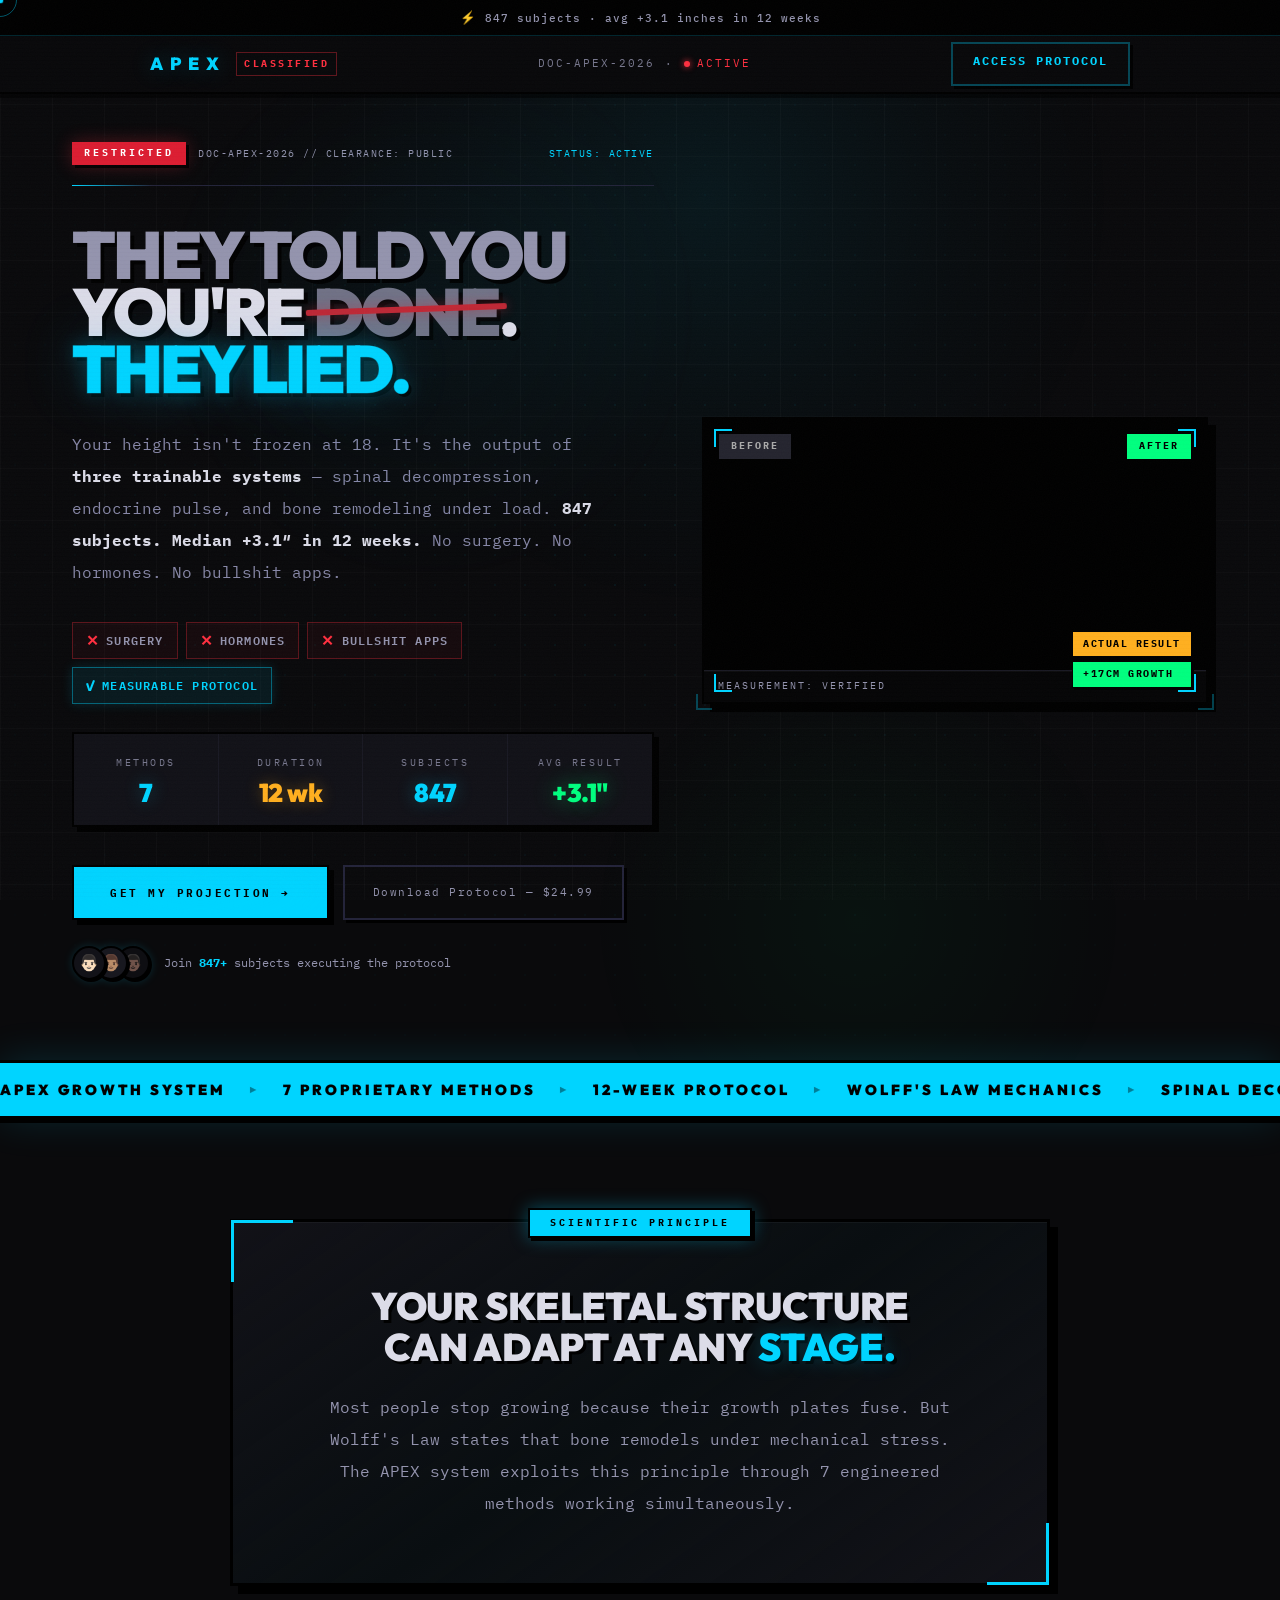
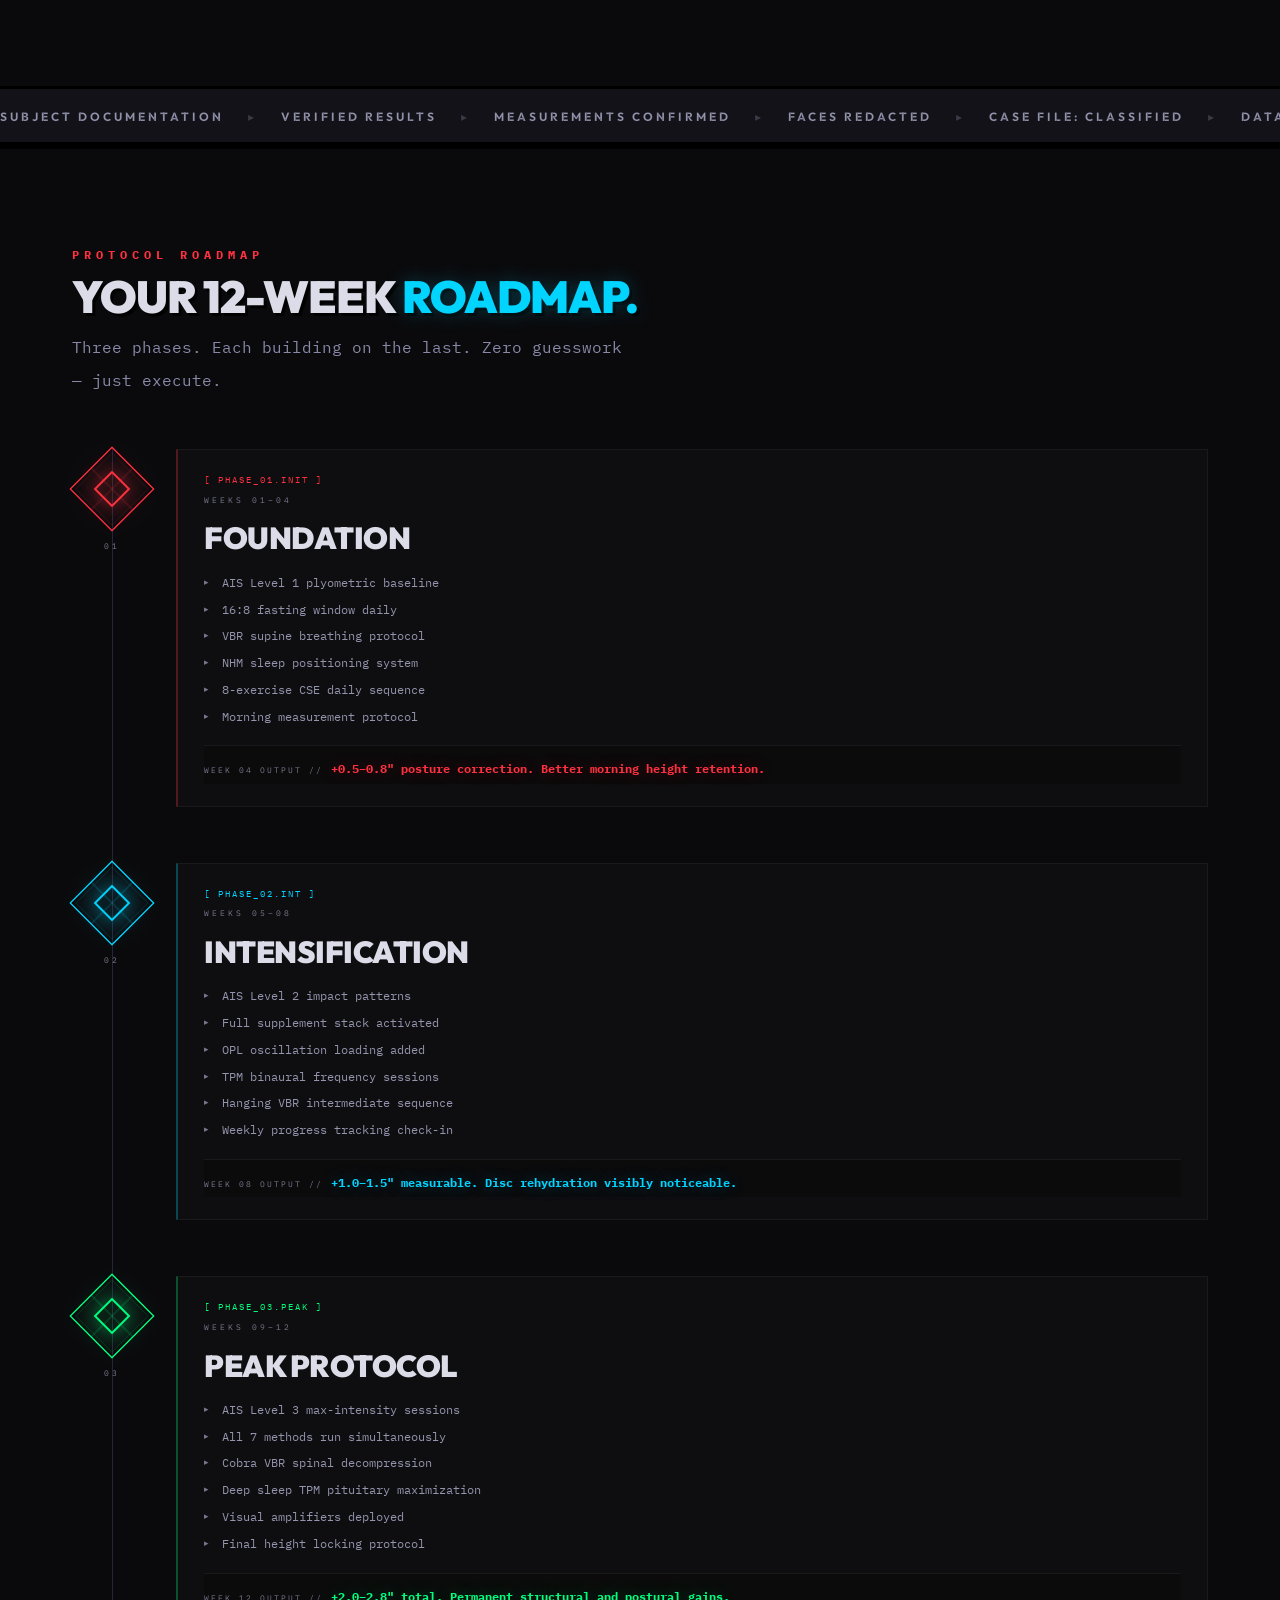
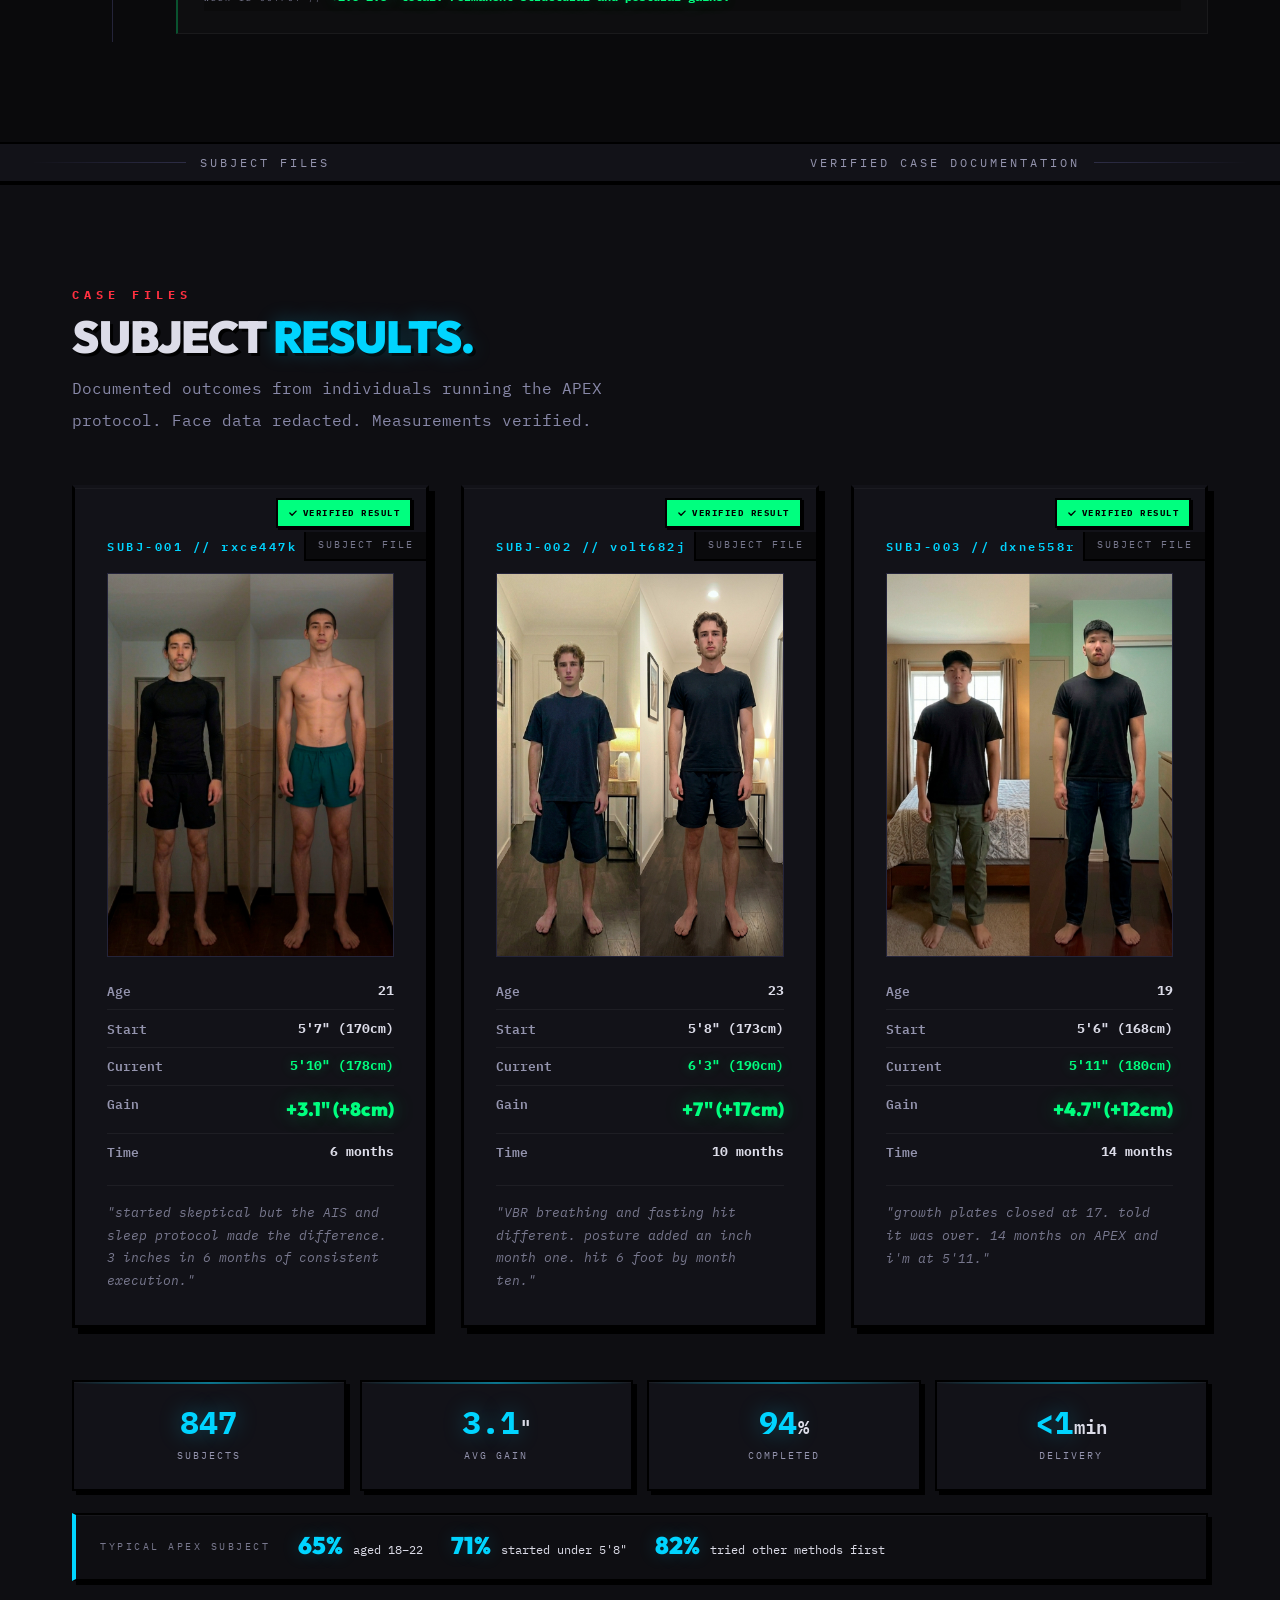
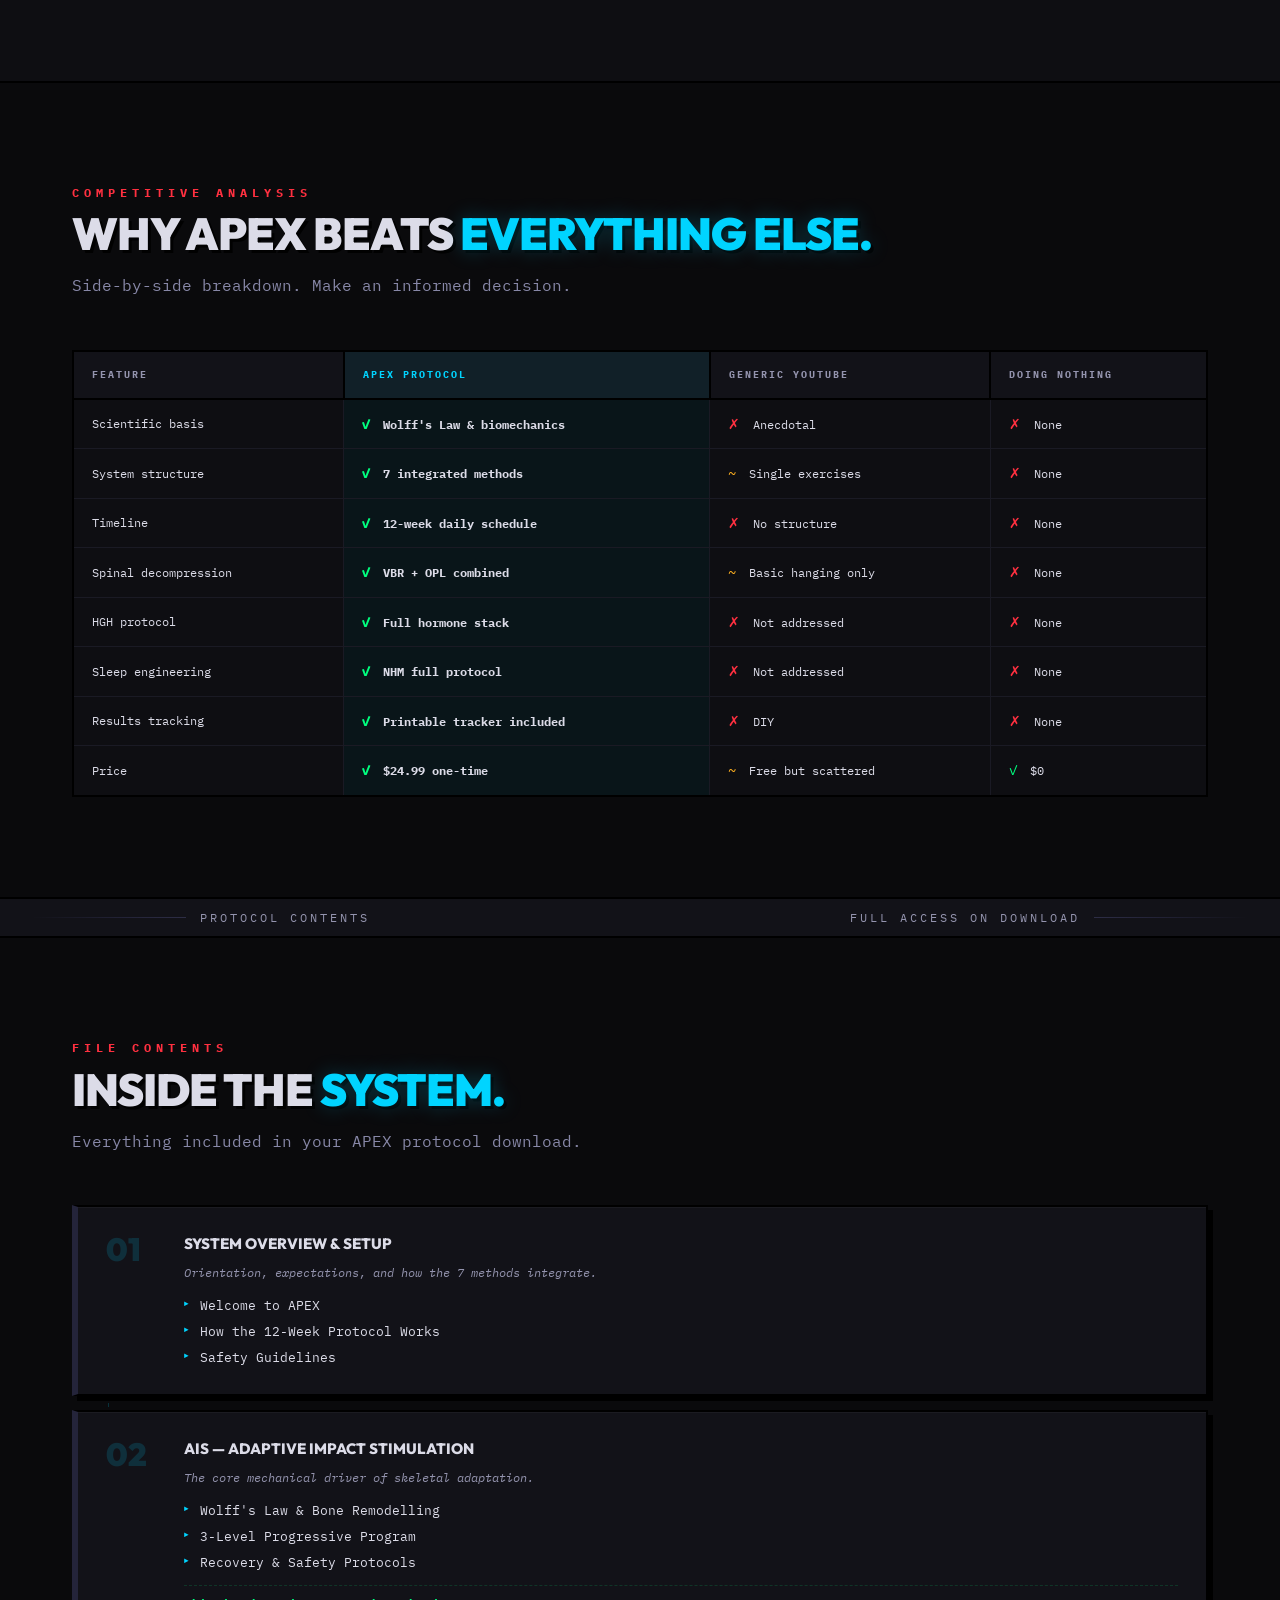
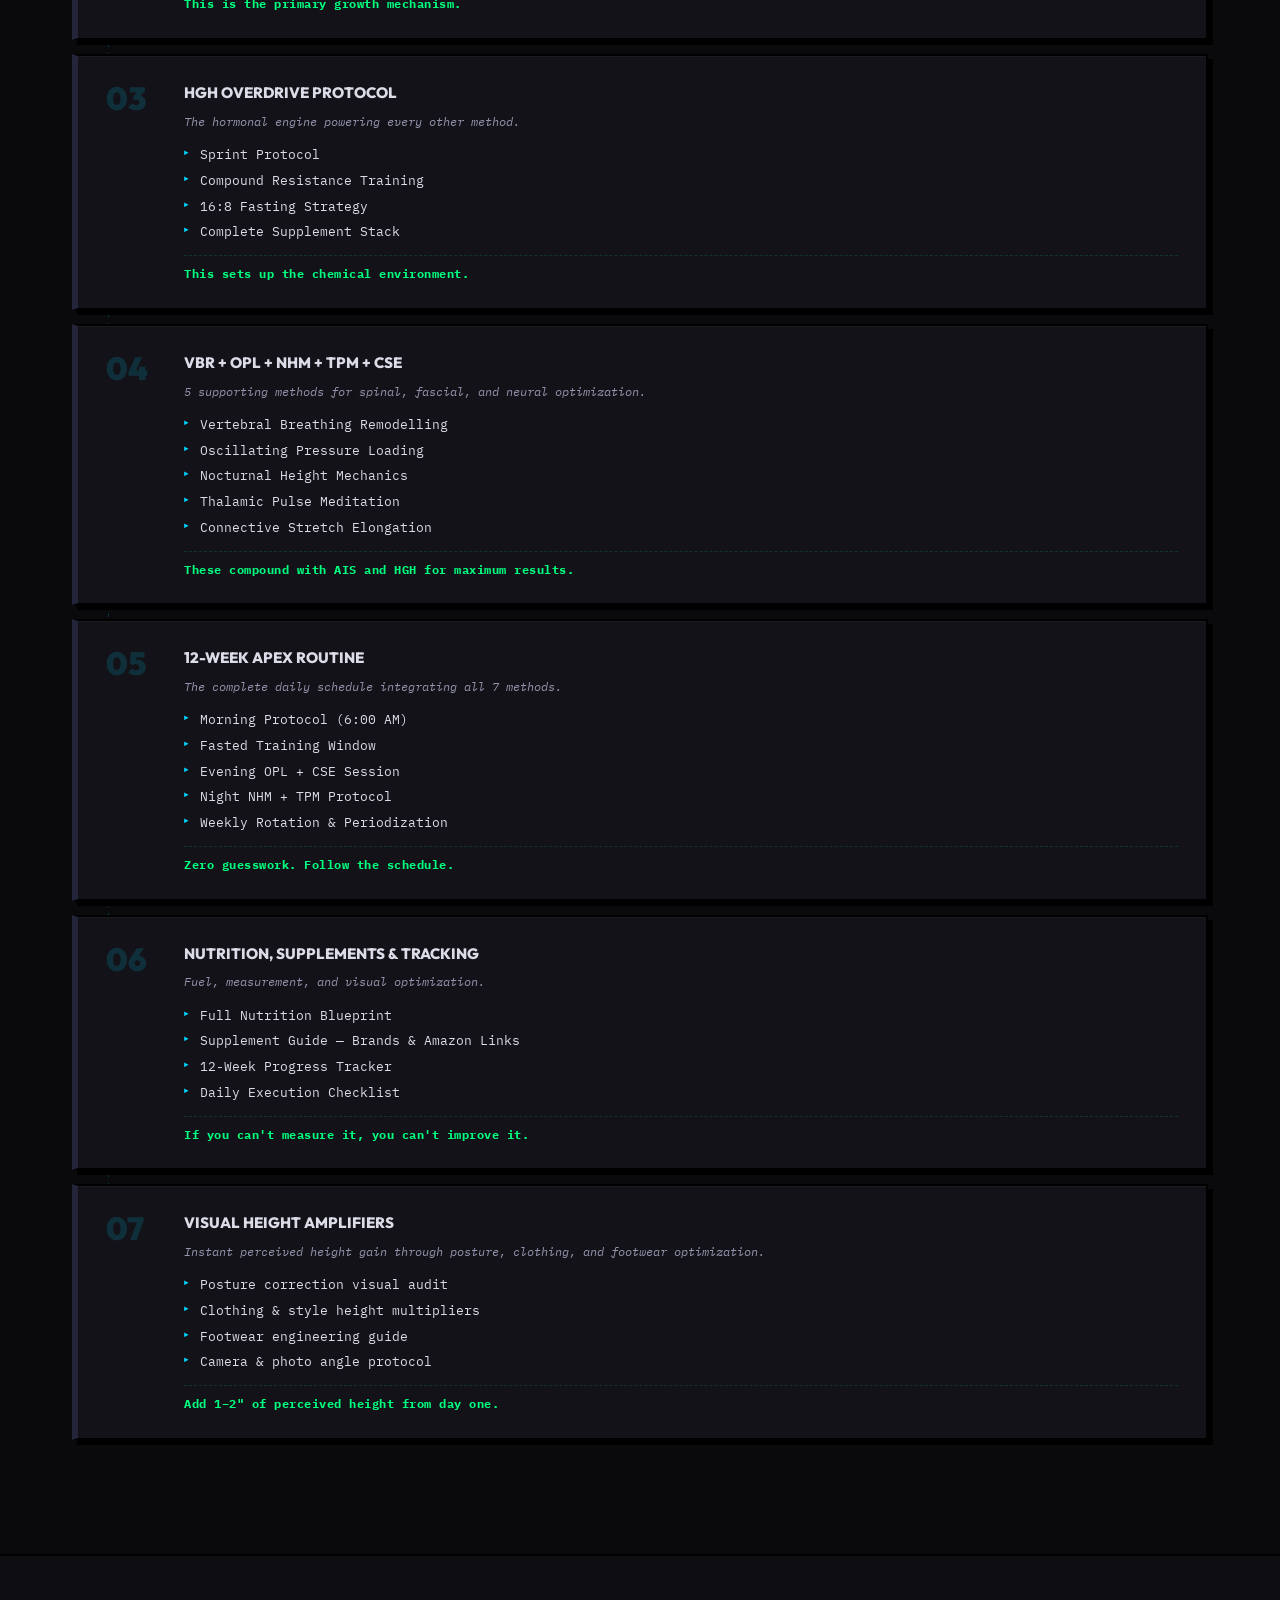
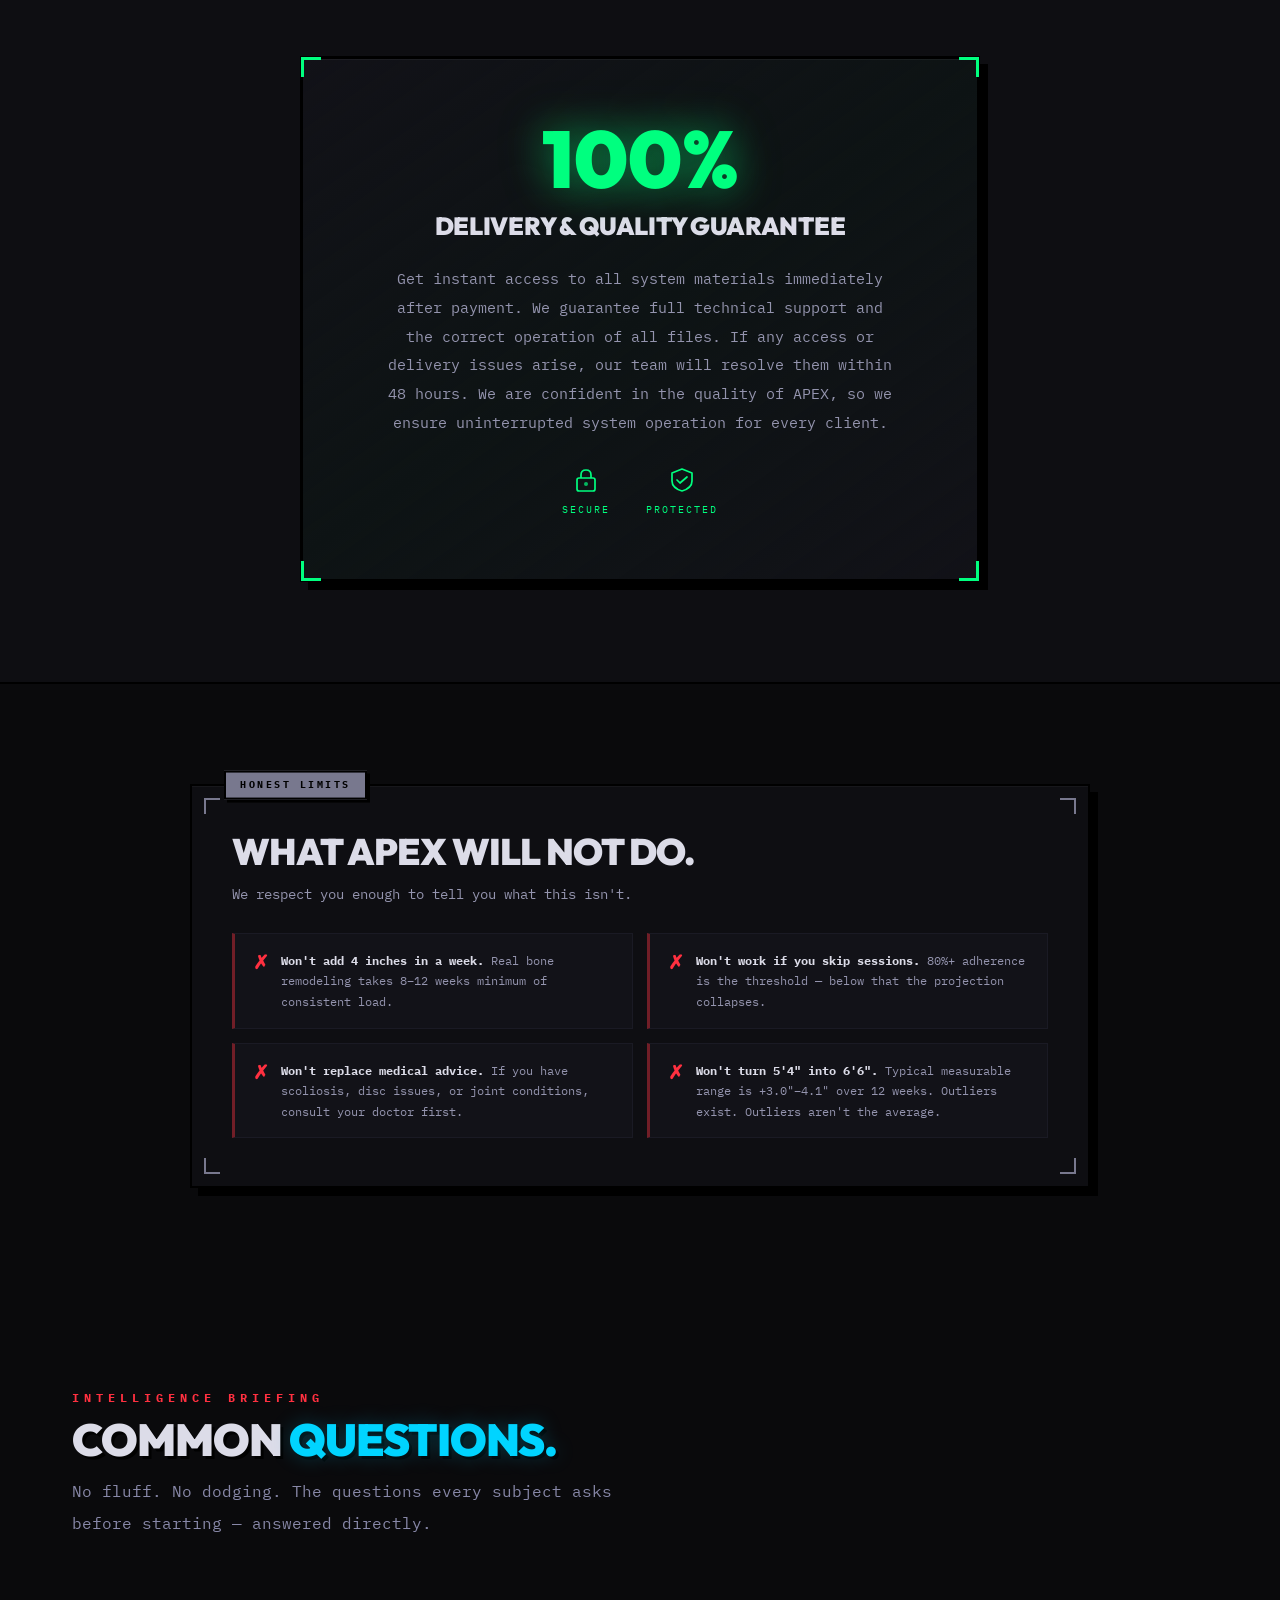
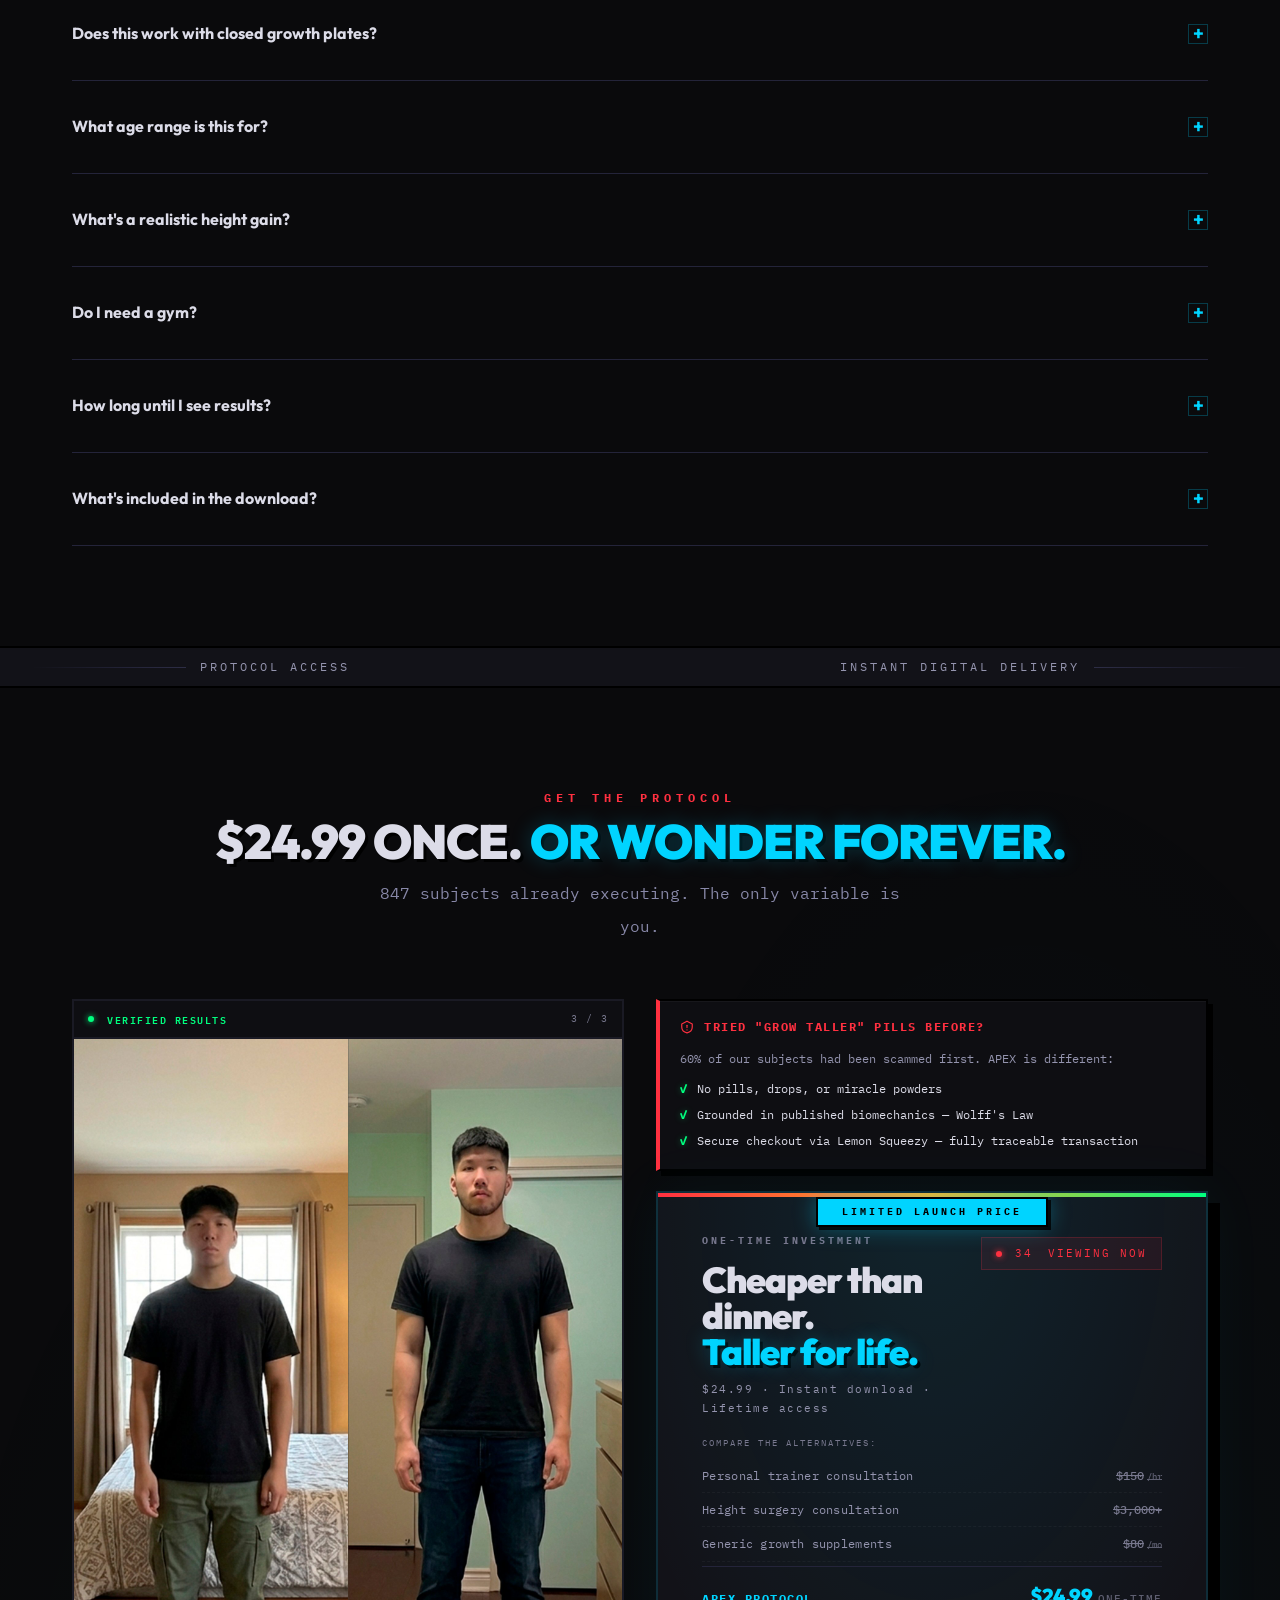
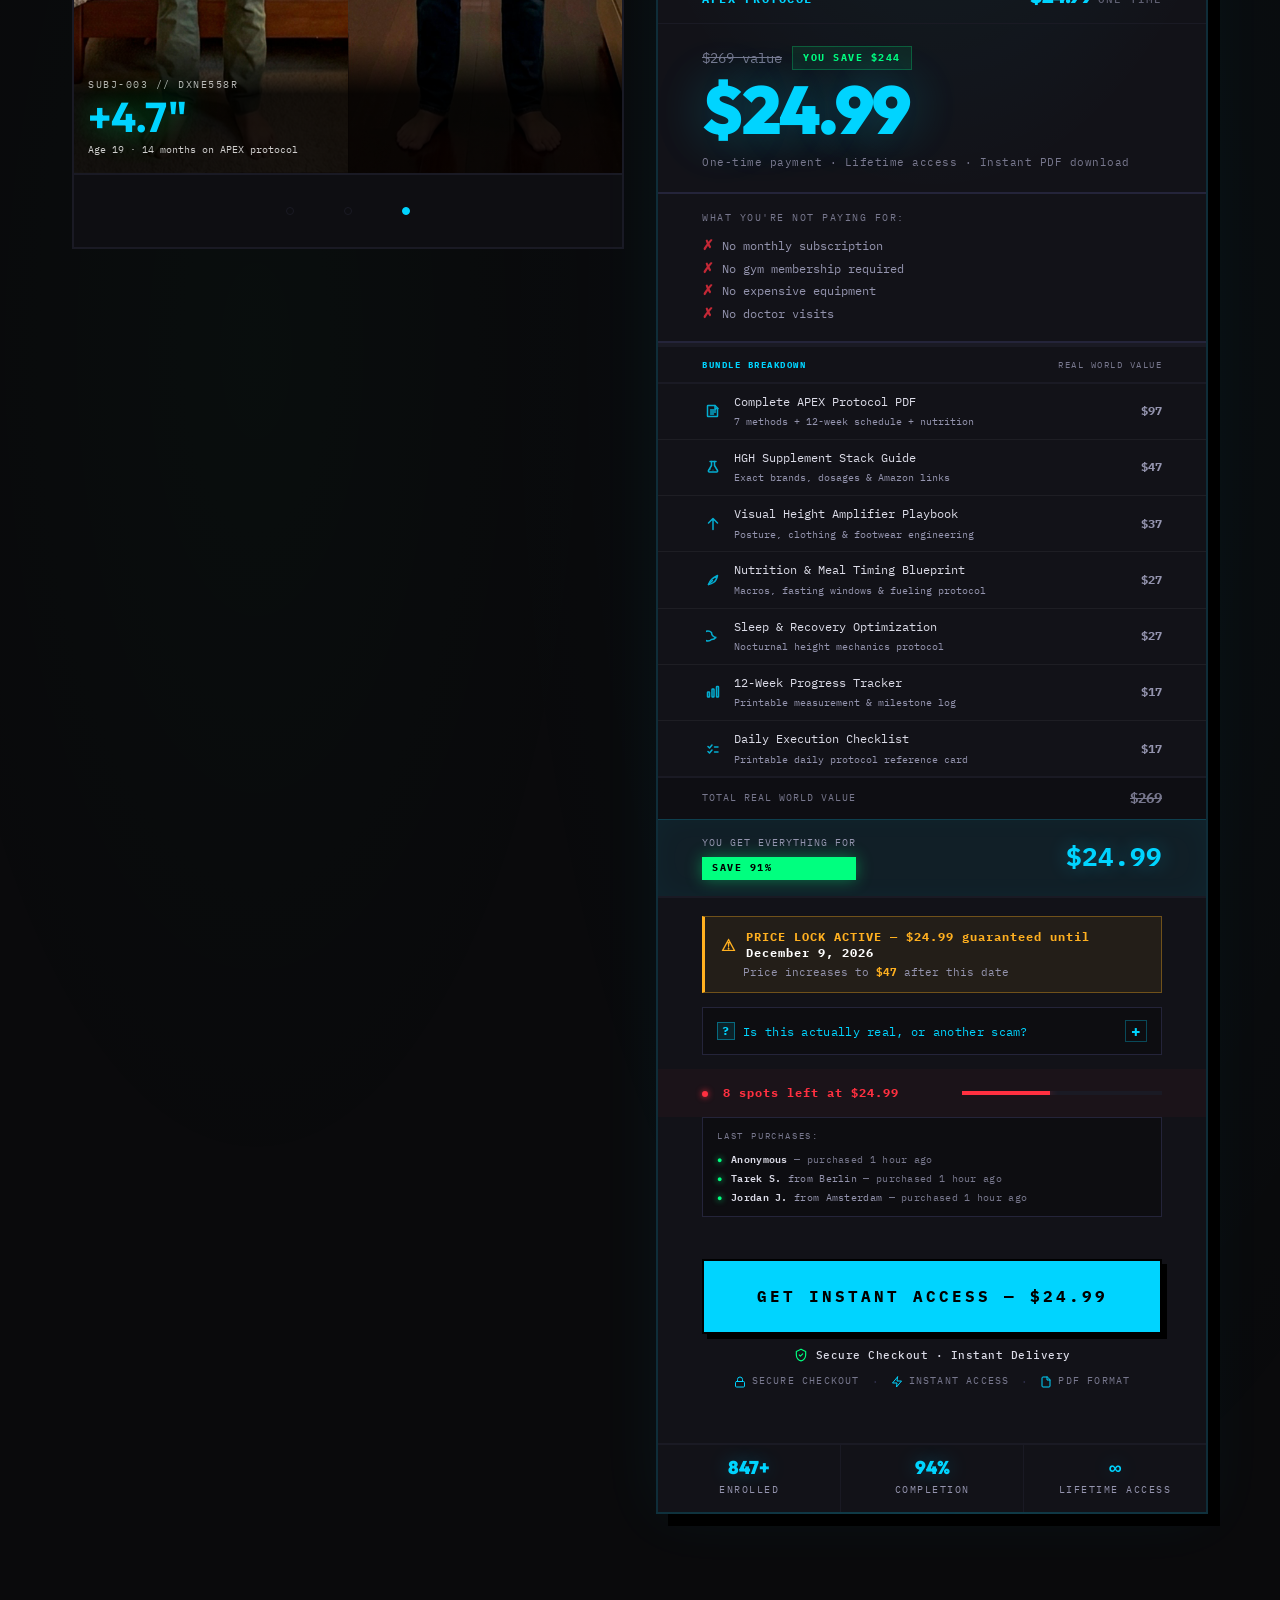
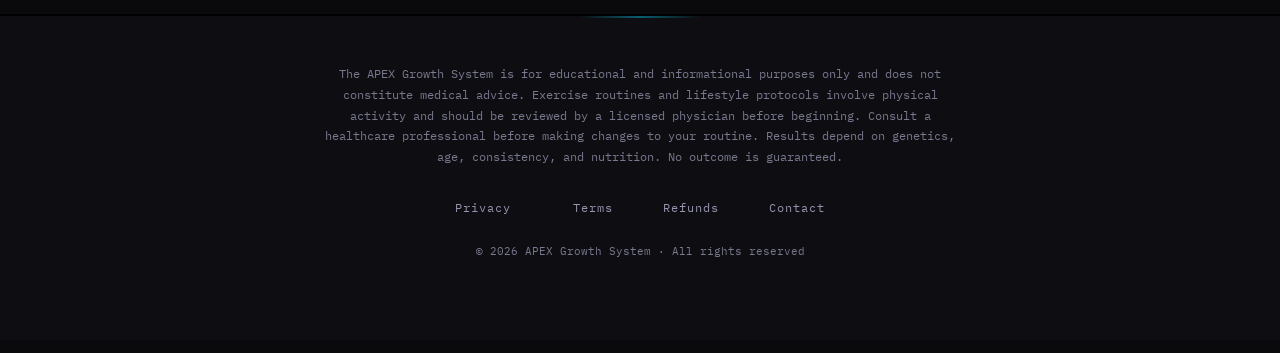
==== index.html @ 4fb5810c "Add files via upload" ====
<!DOCTYPE html>
<html lang="en">
<head>
<meta charset="UTF-8">
<meta name="viewport" content="width=device-width, initial-scale=1.0">
<title>APEX Growth System — Height Optimization Protocol</title>
<meta name="description" content="The most advanced height optimization system. 7 proprietary methods. 12-week protocol. Real results.">
<meta property="og:title" content="APEX Growth System">
<meta property="og:description" content="7 proprietary methods. 12 weeks. Measurable height results.">
<meta property="og:type" content="website">
<meta name="twitter:card" content="summary_large_image">
<meta property="og:image" content="https://apexgrowthsystem.com/og-image.jpg">
<meta property="og:site_name" content="APEX Growth System">
<meta property="og:locale" content="en_US">
<meta name="theme-color" content="#020810">
<meta name="robots" content="index, follow">
<link rel="canonical" href="https://apexgrowthsystem.com/">
<link rel="icon" href="favicon.svg" type="image/svg+xml">
<script type="application/ld+json">
{
  "@context": "https://schema.org/",
  "@type": "Product",
  "name": "APEX Growth System",
  "description": "The most advanced height optimization system. 7 proprietary methods. 12-week protocol. Real results.",
  "brand": { "@type": "Brand", "name": "APEX Growth System" },
  "offers": {
    "@type": "Offer",
    "priceCurrency": "USD",
    "price": "24.99",
    "availability": "https://schema.org/InStock",
    "url": "https://apexgrowthsystem.com/#acquire"
  }
}
</script>
<script type="application/ld+json">
{
  "@context": "https://schema.org",
  "@type": "FAQPage",
  "mainEntity": [
    {
      "@type": "Question",
      "name": "Does this work with closed growth plates?",
      "acceptedAnswer": {
        "@type": "Answer",
        "text": "Yes. Posture correction, disc decompression, connective tissue lengthening, and bone remodelling from mechanical loading all work regardless of growth plate status. Under-25 may see additional benefits."
      }
    },
    {
      "@type": "Question",
      "name": "What age range is this for?",
      "acceptedAnswer": {
        "@type": "Answer",
        "text": "Designed for 16-35. Over 35 still benefits significantly from posture optimization and spinal decompression."
      }
    },
    {
      "@type": "Question",
      "name": "What's a realistic height gain?",
      "acceptedAnswer": {
        "@type": "Answer",
        "text": "1-2\" measurable over 12 weeks from posture and decompression. With visual amplifiers: 2-4\" total perceived increase. Results depend on consistency, genetics, and full protocol adherence."
      }
    },
    {
      "@type": "Question",
      "name": "Do I need a gym?",
      "acceptedAnswer": {
        "@type": "Answer",
        "text": "Pull-up bar is essential. Gym recommended but alternatives provided: calisthenics, resistance bands, outdoor sprints."
      }
    },
    {
      "@type": "Question",
      "name": "How long until I see results?",
      "acceptedAnswer": {
        "@type": "Answer",
        "text": "Most subjects report noticeable posture improvement within 2-3 weeks. Measurable height changes typically appear by weeks 6-8 with consistent daily execution."
      }
    },
    {
      "@type": "Question",
      "name": "What's included in the download?",
      "acceptedAnswer": {
        "@type": "Answer",
        "text": "Complete APEX Protocol PDF (20+ pages, includes daily schedule, nutrition blueprint & visual amplifiers), Supplement Guide with exact brands and links, Printable Daily Checklist, 12-Week Progress Tracker. 4 files, instant download."
      }
    }
  ]
}
</script>
<link rel="preconnect" href="https://fonts.googleapis.com">
<link rel="preconnect" href="https://fonts.gstatic.com" crossorigin>
<link rel="stylesheet" href="https://fonts.googleapis.com/css2?family=IBM+Plex+Mono:ital,wght@0,400;0,500;0,600;0,700;1,400&family=Outfit:wght@400;500;600;700;800;900&display=swap" media="print" onload="this.media='all'">
<noscript><link rel="stylesheet" href="https://fonts.googleapis.com/css2?family=IBM+Plex+Mono:ital,wght@0,400;0,500;0,600;0,700;1,400&family=Outfit:wght@400;500;600;700;800;900&display=swap"></noscript>
<link rel="stylesheet" href="style.css">
</head>
<body>

<!-- Skip navigation for keyboard users -->
<a href="#hero" class="skip-link">Skip to content</a>

<!-- Animated background grid (GPU-composited) -->
<div class="bg-grid" aria-hidden="true"></div>

<!-- Noise overlay -->
<div class="noise" aria-hidden="true"></div>

<!-- Scroll progress bar -->
<div class="scroll-progress" id="scrollProgress" aria-hidden="true"></div>

<!-- Custom cursor -->
<div class="cursor" id="cursor" aria-hidden="true"></div>
<div class="cursor-ring" id="cursorRing" aria-hidden="true"></div>

<!-- PROOF BAR — rotating ticker above navbar (CRO v7) -->
<div class="proof-bar" id="proofBar" role="status" aria-live="polite">
  <div class="pb-inner">
    <span class="pb-msg pb-active" data-msg="0"><span class="pb-full"><span class="pb-ico">⚡</span>847 subjects · avg +3.1 inches in 12 weeks</span><span class="pb-short"><span class="pb-ico">⚡</span>+3.1 inches avg</span></span>
    <span class="pb-msg" data-msg="1"><span class="pb-full"><span class="pb-ico">🔒</span>Instant download · Works at any age · Secure checkout</span><span class="pb-short"><span class="pb-ico">🔒</span>Secure checkout</span></span>
    <span class="pb-msg" data-msg="2"><span class="pb-full"><span class="pb-ico">📍</span>New subject joined from <span id="pbCity">London</span> <span id="pbTime">3 minutes ago</span></span><span class="pb-short"><span class="pb-ico">📍</span><span id="pbCityShort">London</span> just joined</span></span>
  </div>
</div>

<!-- NAVBAR -->
<nav class="nav" id="nav">
  <div class="nav-inner">
    <div class="nav-logo">
      <span class="nav-logo-text">APEX</span>
      <span class="nav-logo-badge">CLASSIFIED</span>
    </div>
    <div class="nav-center">
      <span class="nav-doc">DOC-APEX-2026</span>
      <span class="nav-sep">·</span>
      <span class="nav-status"><i class="blink-dot"></i>ACTIVE</span>
    </div>
    <a href="#acquire" class="nav-cta">Access Protocol</a>
  </div>
</nav>

<!-- HERO -->
<section class="hero" id="hero">
  <div class="hero-grid" aria-hidden="true"></div>
  <div class="hero-glow" aria-hidden="true"></div>
  <div class="hero-glow-2" aria-hidden="true"></div>
  <div class="hero-scan" aria-hidden="true"></div>

  <div class="wrap hero-wrap">
    <!-- Left column -->
    <div class="hero-left">
      <div class="h-doc-bar rv">
        <span class="stamp stamp-red">RESTRICTED</span>
        <span class="h-meta">DOC-APEX-2026 // CLEARANCE: PUBLIC</span>
        <span class="h-meta ml-auto accent">STATUS: ACTIVE</span>
      </div>

      <h1 class="h-title rv d1">
        <span class="h-title-glow" aria-hidden="true"></span>
        <span class="t-line t1">They Told You</span>
        <span class="t-line t2">You're <span class="t-strike">Done</span>.</span>
        <span class="t-line t3">They Lied<span class="t-dot">.</span></span>
      </h1>

      <p class="h-sub rv d2">Your height isn't frozen at 18. It's the output of <strong>three trainable systems</strong> — spinal decompression, endocrine pulse, and bone remodeling under load. <strong>847 subjects. Median +3.1″ in 12 weeks.</strong> No surgery. No hormones. No bullshit apps.</p>

      <!-- V3-inspired contrast chips: what it's NOT vs what it IS -->
      <div class="h-chips rv d2">
        <span class="h-chip h-chip-neg"><span class="h-chip-icon">✕</span> Surgery</span>
        <span class="h-chip h-chip-neg"><span class="h-chip-icon">✕</span> Hormones</span>
        <span class="h-chip h-chip-neg"><span class="h-chip-icon">✕</span> Bullshit apps</span>
        <span class="h-chip h-chip-pos"><span class="h-chip-icon">✓</span> Measurable protocol</span>
      </div>

      <div class="d-strip rv d2">
        <div class="d-cell">
          <div class="d-lbl">Methods</div>
          <div class="d-val" data-countup="7">7</div>
        </div>
        <div class="d-cell">
          <div class="d-lbl">Duration</div>
          <div class="d-val amber" data-countup="12" data-suffix=" wk">12 wk</div>
        </div>
        <div class="d-cell">
          <div class="d-lbl">Subjects</div>
          <div class="d-val" id="sCount" data-countup="847">847</div>
        </div>
        <div class="d-cell">
          <div class="d-lbl">Avg Result</div>
          <div class="d-val green" data-countup="3.1" data-prefix="+" data-suffix="&quot;" data-decimals="1">+3.1"</div>
        </div>
      </div>

      <div class="h-btns rv d3">
        <button id="open-calculator-btn" class="b-main">Get My Projection →</button>
        <a href="#acquire" class="b-ghost">Download Protocol — $24.99</a>
      </div>

      <div class="h-social rv d3">
        <div class="avatars">
          <span class="av av1">👨🏻</span>
          <span class="av av2">👨🏽</span>
          <span class="av av3">👨🏿</span>
        </div>
        <span class="h-social-txt">Join <strong>847+</strong> subjects executing the protocol</span>
      </div>
    </div>

    <!-- Right column -->
    <div class="hero-right rv d2">
      <div class="h-visual">
        <div class="h-vis-corner tl" aria-hidden="true"></div>
        <div class="h-vis-corner tr" aria-hidden="true"></div>
        <div class="h-vis-corner bl" aria-hidden="true"></div>
        <div class="h-vis-corner br" aria-hidden="true"></div>
        <span class="h-lbl bef">BEFORE</span>
        <span class="h-lbl aft">AFTER</span>
        <video id="hero-video" class="h-video" autoplay muted loop playsinline disablepictureinpicture preload="auto">
          <source src="0411.mp4" type="video/mp4">
        </video>
        <div class="h-badges">
          <span class="bdg-y">ACTUAL RESULT</span>
          <span class="bdg-g">+17CM GROWTH</span>
        </div>
        <div class="h-vis-bottom" aria-hidden="true">
          <span>MEASUREMENT: VERIFIED</span>
        </div>
      </div>
    </div>
  </div>
</section>

<!-- TICKER 1 -->
<div class="ticker-wrap" aria-hidden="true">
  <div class="ticker-track">
    <span>APEX GROWTH SYSTEM</span><span class="t-bull">▸</span>
    <span>7 PROPRIETARY METHODS</span><span class="t-bull">▸</span>
    <span>12-WEEK PROTOCOL</span><span class="t-bull">▸</span>
    <span>WOLFF'S LAW MECHANICS</span><span class="t-bull">▸</span>
    <span>SPINAL DECOMPRESSION</span><span class="t-bull">▸</span>
    <span>HGH AMPLIFICATION</span><span class="t-bull">▸</span>
    <span>CLASSIFIED RESEARCH</span><span class="t-bull">▸</span>
    <span>847 SUBJECTS</span><span class="t-bull">▸</span>
    <span>APEX GROWTH SYSTEM</span><span class="t-bull">▸</span>
    <span>7 PROPRIETARY METHODS</span><span class="t-bull">▸</span>
    <span>12-WEEK PROTOCOL</span><span class="t-bull">▸</span>
    <span>WOLFF'S LAW MECHANICS</span><span class="t-bull">▸</span>
    <span>SPINAL DECOMPRESSION</span><span class="t-bull">▸</span>
    <span>HGH AMPLIFICATION</span><span class="t-bull">▸</span>
    <span>CLASSIFIED RESEARCH</span><span class="t-bull">▸</span>
    <span>847 SUBJECTS</span><span class="t-bull">▸</span>
  </div>
</div>

<!-- CLINICAL FACT -->
<section class="sec">
  <div class="wrap">
    <div class="fact-box rv">
      <div class="fact-tab">Scientific Principle</div>
      <h2 class="fact-title">Your skeletal structure can adapt at any <span class="ac">stage.</span></h2>
      <p class="fact-body">Most people stop growing because their growth plates fuse. But Wolff's Law states that bone remodels under mechanical stress. The APEX system exploits this principle through 7 engineered methods working simultaneously.</p>
    </div>
  </div>
</section>


<!-- TICKER 2 -->
<div class="ticker-wrap ticker-dark" aria-hidden="true">
  <div class="ticker-track ticker-reverse">
    <span>SUBJECT DOCUMENTATION</span><span class="t-bull">▸</span>
    <span>VERIFIED RESULTS</span><span class="t-bull">▸</span>
    <span>MEASUREMENTS CONFIRMED</span><span class="t-bull">▸</span>
    <span>FACES REDACTED</span><span class="t-bull">▸</span>
    <span>CASE FILE: CLASSIFIED</span><span class="t-bull">▸</span>
    <span>DATA: AUTHENTICATED</span><span class="t-bull">▸</span>
    <span>SUBJECT DOCUMENTATION</span><span class="t-bull">▸</span>
    <span>VERIFIED RESULTS</span><span class="t-bull">▸</span>
    <span>MEASUREMENTS CONFIRMED</span><span class="t-bull">▸</span>
    <span>FACES REDACTED</span><span class="t-bull">▸</span>
    <span>CASE FILE: CLASSIFIED</span><span class="t-bull">▸</span>
    <span>DATA: AUTHENTICATED</span><span class="t-bull">▸</span>
  </div>
</div>

<!-- 12-WEEK PROGRESS TIMELINE -->
<section class="sec" id="timeline">
  <div class="wrap">
    <div class="rv">
      <div class="s-lbl">Protocol Roadmap</div>
      <h2 class="s-title">Your 12-Week <span class="ac">Roadmap.</span></h2>
      <p class="s-desc">Three phases. Each building on the last. Zero guesswork — just execute.</p>
    </div>

    <!-- BIOMETRIC BLUEPRINT TIMELINE -->
    <div class="blueprint-timeline rv" id="blueprint-timeline">

      <!-- Central vertical spine that fills on scroll -->
      <div class="bp-spine" aria-hidden="true">
        <div class="bp-spine-fill" id="bp-spine-fill"></div>
      </div>

      <!-- PHASE 01 -->
      <div class="bp-phase bp-right bp-ph-01 rv">
        <div class="bp-node-wrap">
          <div class="bp-node" aria-hidden="true">
            <div class="bp-diamond">
              <span class="bp-cross-h"></span>
              <span class="bp-cross-v"></span>
            </div>
            <div class="bp-pulse"></div>
            <div class="bp-pulse bp-pulse-2"></div>
          </div>
          <div class="bp-num">01</div>
        </div>
        <div class="bp-content">
          <div class="bp-tag">[ PHASE_01.INIT ]</div>
          <div class="bp-weeks">WEEKS 01–04</div>
          <h3 class="bp-title">Foundation</h3>
          <ul class="bp-list">
            <li>AIS Level 1 plyometric baseline</li>
            <li>16:8 fasting window daily</li>
            <li>VBR supine breathing protocol</li>
            <li>NHM sleep positioning system</li>
            <li>8-exercise CSE daily sequence</li>
            <li>Morning measurement protocol</li>
          </ul>
          <div class="bp-result">
            <span class="bp-result-label">WEEK 04 OUTPUT //</span>
            <span class="bp-result-val">+0.5–0.8" posture correction. Better morning height retention.</span>
          </div>
        </div>
      </div>

      <!-- PHASE 02 -->
      <div class="bp-phase bp-right bp-ph-02 rv">
        <div class="bp-node-wrap">
          <div class="bp-node" aria-hidden="true">
            <div class="bp-diamond">
              <span class="bp-cross-h"></span>
              <span class="bp-cross-v"></span>
            </div>
            <div class="bp-pulse"></div>
            <div class="bp-pulse bp-pulse-2"></div>
          </div>
          <div class="bp-num">02</div>
        </div>
        <div class="bp-content">
          <div class="bp-tag">[ PHASE_02.INT ]</div>
          <div class="bp-weeks">WEEKS 05–08</div>
          <h3 class="bp-title">Intensification</h3>
          <ul class="bp-list">
            <li>AIS Level 2 impact patterns</li>
            <li>Full supplement stack activated</li>
            <li>OPL oscillation loading added</li>
            <li>TPM binaural frequency sessions</li>
            <li>Hanging VBR intermediate sequence</li>
            <li>Weekly progress tracking check-in</li>
          </ul>
          <div class="bp-result">
            <span class="bp-result-label">WEEK 08 OUTPUT //</span>
            <span class="bp-result-val">+1.0–1.5" measurable. Disc rehydration visibly noticeable.</span>
          </div>
        </div>
      </div>

      <!-- PHASE 03 — node left of center, content right -->
      <div class="bp-phase bp-right bp-ph-03 rv">
        <div class="bp-node-wrap">
          <div class="bp-node" aria-hidden="true">
            <div class="bp-diamond">
              <span class="bp-cross-h"></span>
              <span class="bp-cross-v"></span>
            </div>
            <div class="bp-pulse"></div>
            <div class="bp-pulse bp-pulse-2"></div>
          </div>
          <div class="bp-num">03</div>
        </div>
        <div class="bp-content">
          <div class="bp-tag">[ PHASE_03.PEAK ]</div>
          <div class="bp-weeks">WEEKS 09–12</div>
          <h3 class="bp-title">Peak Protocol</h3>
          <ul class="bp-list">
            <li>AIS Level 3 max-intensity sessions</li>
            <li>All 7 methods run simultaneously</li>
            <li>Cobra VBR spinal decompression</li>
            <li>Deep sleep TPM pituitary maximization</li>
            <li>Visual amplifiers deployed</li>
            <li>Final height locking protocol</li>
          </ul>
          <div class="bp-result">
            <span class="bp-result-label">WEEK 12 OUTPUT //</span>
            <span class="bp-result-val">+2.0–2.8" total. Permanent structural and postural gains.</span>
          </div>
        </div>
      </div>

    </div>
  </div>
</section>

<div class="sep"><span>SUBJECT FILES</span><span>VERIFIED CASE DOCUMENTATION</span></div>

<!-- CASE STUDIES -->
<section class="sec sec-dark" id="evidence">
  <div class="wrap">
    <div class="rv">
      <div class="s-lbl">Case Files</div>
      <h2 class="s-title">Subject <span class="ac">Results.</span></h2>
      <p class="s-desc">Documented outcomes from individuals running the APEX protocol. Face data redacted. Measurements verified.</p>
    </div>
    <div class="c-grid rv">
      <div class="c-card">
        <div class="c-verified"><svg viewBox="0 0 16 16" fill="none" aria-hidden="true"><path d="M3 8l3.5 3.5L13 5" stroke="currentColor" stroke-width="2.2" stroke-linecap="round" stroke-linejoin="round"/></svg>VERIFIED RESULT</div>
        <div class="c-stamp">SUBJECT FILE</div>
        <div class="c-id">SUBJ-001 // rxce447k</div>
        <div class="c-img"><img src="SUBJ-001  rxce447k.png" alt="SUBJ-001 result" loading="lazy"></div>
        <div class="c-data">
          <div class="c-row"><span>Age</span><span class="v">21</span></div>
          <div class="c-row"><span>Start</span><span class="v">5'7" (170cm)</span></div>
          <div class="c-row"><span>Current</span><span class="v pos">5'10" (178cm)</span></div>
          <div class="c-row"><span>Gain</span><span class="v pos big">+3.1" (+8cm)</span></div>
          <div class="c-row"><span>Time</span><span class="v">6 months</span></div>
        </div>
        <div class="c-quote">"started skeptical but the AIS and sleep protocol made the difference. 3 inches in 6 months of consistent execution."</div>
      </div>
      <div class="c-card">
        <div class="c-verified"><svg viewBox="0 0 16 16" fill="none" aria-hidden="true"><path d="M3 8l3.5 3.5L13 5" stroke="currentColor" stroke-width="2.2" stroke-linecap="round" stroke-linejoin="round"/></svg>VERIFIED RESULT</div>
        <div class="c-stamp">SUBJECT FILE</div>
        <div class="c-id">SUBJ-002 // volt682j</div>
        <div class="c-img"><img src="SUBJ-002  volt682j.png" alt="SUBJ-002 result" loading="lazy"></div>
        <div class="c-data">
          <div class="c-row"><span>Age</span><span class="v">23</span></div>
          <div class="c-row"><span>Start</span><span class="v">5'8" (173cm)</span></div>
          <div class="c-row"><span>Current</span><span class="v pos">6'3" (190cm)</span></div>
          <div class="c-row"><span>Gain</span><span class="v pos big">+7" (+17cm)</span></div>
          <div class="c-row"><span>Time</span><span class="v">10 months</span></div>
        </div>
        <div class="c-quote">"VBR breathing and fasting hit different. posture added an inch month one. hit 6 foot by month ten."</div>
      </div>
      <div class="c-card">
        <div class="c-verified"><svg viewBox="0 0 16 16" fill="none" aria-hidden="true"><path d="M3 8l3.5 3.5L13 5" stroke="currentColor" stroke-width="2.2" stroke-linecap="round" stroke-linejoin="round"/></svg>VERIFIED RESULT</div>
        <div class="c-stamp">SUBJECT FILE</div>
        <div class="c-id">SUBJ-003 // dxne558r</div>
        <div class="c-img"><img src="SUBJ-003  dxne558r.png" alt="SUBJ-003 result" loading="lazy"></div>
        <div class="c-data">
          <div class="c-row"><span>Age</span><span class="v">19</span></div>
          <div class="c-row"><span>Start</span><span class="v">5'6" (168cm)</span></div>
          <div class="c-row"><span>Current</span><span class="v pos">5'11" (180cm)</span></div>
          <div class="c-row"><span>Gain</span><span class="v pos big">+4.7" (+12cm)</span></div>
          <div class="c-row"><span>Time</span><span class="v">14 months</span></div>
        </div>
        <div class="c-quote">"growth plates closed at 17. told it was over. 14 months on APEX and i'm at 5'11."</div>
      </div>
    </div>

    <!-- SUBJECT METRICS — 4-stat mini-dashboard (CRO v7) -->
    <div class="subject-metrics rv">
      <div class="sm-card">
        <div class="sm-val">847</div>
        <div class="sm-lbl">Subjects</div>
      </div>
      <div class="sm-card">
        <div class="sm-val">3.1<span class="sm-unit">"</span></div>
        <div class="sm-lbl">Avg Gain</div>
      </div>
      <div class="sm-card">
        <div class="sm-val">94<span class="sm-unit">%</span></div>
        <div class="sm-lbl">Completed</div>
      </div>
      <div class="sm-card">
        <div class="sm-val">&lt;1<span class="sm-unit">min</span></div>
        <div class="sm-lbl">Delivery</div>
      </div>
    </div>

    <!-- DEMOGRAPHIC MIRROR — in-group identification (CRO v7 · Creative #3) -->
    <div class="demo-mirror rv">
      <div class="dm-label">Typical APEX subject</div>
      <div class="dm-rows">
        <div class="dm-row"><span class="dm-pct">65%</span><span class="dm-desc">aged 18–22</span></div>
        <div class="dm-row"><span class="dm-pct">71%</span><span class="dm-desc">started under 5'8"</span></div>
        <div class="dm-row"><span class="dm-pct">82%</span><span class="dm-desc">tried other methods first</span></div>
      </div>
    </div>
  </div>
</section>

<!-- COMPARISON TABLE -->
<section class="sec">
  <div class="wrap">
    <div class="rv">
      <div class="s-lbl">Competitive Analysis</div>
      <h2 class="s-title">Why APEX beats <span class="ac">everything else.</span></h2>
      <p class="s-desc">Side-by-side breakdown. Make an informed decision.</p>
    </div>
    <div class="ct-outer">
    <div class="comparison-wrap rv">
      <table class="comparison-table">
        <thead>
          <tr>
            <th class="ct-feat">Feature</th>
            <th class="ct-apex">APEX Protocol</th>
            <th>Generic YouTube</th>
            <th>Doing Nothing</th>
          </tr>
        </thead>
        <tbody>
          <tr>
            <td>Scientific basis</td>
            <td class="ct-apex"><span class="ct-check">✓</span> Wolff's Law &amp; biomechanics</td>
            <td><span class="ct-x">✗</span> Anecdotal</td>
            <td><span class="ct-x">✗</span> None</td>
          </tr>
          <tr>
            <td>System structure</td>
            <td class="ct-apex"><span class="ct-check">✓</span> 7 integrated methods</td>
            <td><span class="ct-part">~</span> Single exercises</td>
            <td><span class="ct-x">✗</span> None</td>
          </tr>
          <tr>
            <td>Timeline</td>
            <td class="ct-apex"><span class="ct-check">✓</span> 12-week daily schedule</td>
            <td><span class="ct-x">✗</span> No structure</td>
            <td><span class="ct-x">✗</span> None</td>
          </tr>
          <tr>
            <td>Spinal decompression</td>
            <td class="ct-apex"><span class="ct-check">✓</span> VBR + OPL combined</td>
            <td><span class="ct-part">~</span> Basic hanging only</td>
            <td><span class="ct-x">✗</span> None</td>
          </tr>
          <tr>
            <td>HGH protocol</td>
            <td class="ct-apex"><span class="ct-check">✓</span> Full hormone stack</td>
            <td><span class="ct-x">✗</span> Not addressed</td>
            <td><span class="ct-x">✗</span> None</td>
          </tr>
          <tr>
            <td>Sleep engineering</td>
            <td class="ct-apex"><span class="ct-check">✓</span> NHM full protocol</td>
            <td><span class="ct-x">✗</span> Not addressed</td>
            <td><span class="ct-x">✗</span> None</td>
          </tr>
          <tr>
            <td>Results tracking</td>
            <td class="ct-apex"><span class="ct-check">✓</span> Printable tracker included</td>
            <td><span class="ct-x">✗</span> DIY</td>
            <td><span class="ct-x">✗</span> None</td>
          </tr>
          <tr>
            <td>Price</td>
            <td class="ct-apex"><span class="ct-check">✓</span> $24.99 one-time</td>
            <td><span class="ct-part">~</span> Free but scattered</td>
            <td><span class="ct-check">✓</span> $0</td>
          </tr>
        </tbody>
      </table>
    </div>
    </div><!-- /.ct-outer -->
  </div>
</section>


<div class="sep"><span>PROTOCOL CONTENTS</span><span>FULL ACCESS ON DOWNLOAD</span></div>

<!-- MODULES -->
<section class="sec" id="modules">
  <div class="wrap">
    <div class="rv">
      <div class="s-lbl">File Contents</div>
      <h2 class="s-title">Inside The <span class="ac">System.</span></h2>
      <p class="s-desc">Everything included in your APEX protocol download.</p>
    </div>
    <div class="mod-list">
      <div class="mod-item rv">
        <div class="mod-num">01</div>
        <div class="mod-body">
          <h3>System Overview &amp; Setup</h3>
          <div class="purpose">Orientation, expectations, and how the 7 methods integrate.</div>
          <ul>
            <li>Welcome to APEX</li>
            <li>How the 12-Week Protocol Works</li>
            <li>Safety Guidelines</li>
          </ul>
        </div>
      </div>
      <div class="mod-item rv">
        <div class="mod-num">02</div>
        <div class="mod-body">
          <h3>AIS — Adaptive Impact Stimulation</h3>
          <div class="purpose">The core mechanical driver of skeletal adaptation.</div>
          <ul>
            <li>Wolff's Law &amp; Bone Remodelling</li>
            <li>3-Level Progressive Program</li>
            <li>Recovery &amp; Safety Protocols</li>
          </ul>
          <div class="mod-note">This is the primary growth mechanism.</div>
        </div>
      </div>
      <div class="mod-item rv">
        <div class="mod-num">03</div>
        <div class="mod-body">
          <h3>HGH Overdrive Protocol</h3>
          <div class="purpose">The hormonal engine powering every other method.</div>
          <ul>
            <li>Sprint Protocol</li>
            <li>Compound Resistance Training</li>
            <li>16:8 Fasting Strategy</li>
            <li>Complete Supplement Stack</li>
          </ul>
          <div class="mod-note">This sets up the chemical environment.</div>
        </div>
      </div>
      <div class="mod-item rv">
        <div class="mod-num">04</div>
        <div class="mod-body">
          <h3>VBR + OPL + NHM + TPM + CSE</h3>
          <div class="purpose">5 supporting methods for spinal, fascial, and neural optimization.</div>
          <ul>
            <li>Vertebral Breathing Remodelling</li>
            <li>Oscillating Pressure Loading</li>
            <li>Nocturnal Height Mechanics</li>
            <li>Thalamic Pulse Meditation</li>
            <li>Connective Stretch Elongation</li>
          </ul>
          <div class="mod-note">These compound with AIS and HGH for maximum results.</div>
        </div>
      </div>
      <div class="mod-item rv">
        <div class="mod-num">05</div>
        <div class="mod-body">
          <h3>12-Week APEX Routine</h3>
          <div class="purpose">The complete daily schedule integrating all 7 methods.</div>
          <ul>
            <li>Morning Protocol (6:00 AM)</li>
            <li>Fasted Training Window</li>
            <li>Evening OPL + CSE Session</li>
            <li>Night NHM + TPM Protocol</li>
            <li>Weekly Rotation &amp; Periodization</li>
          </ul>
          <div class="mod-note">Zero guesswork. Follow the schedule.</div>
        </div>
      </div>
      <div class="mod-item rv">
        <div class="mod-num">06</div>
        <div class="mod-body">
          <h3>Nutrition, Supplements &amp; Tracking</h3>
          <div class="purpose">Fuel, measurement, and visual optimization.</div>
          <ul>
            <li>Full Nutrition Blueprint</li>
            <li>Supplement Guide — Brands &amp; Amazon Links</li>
            <li>12-Week Progress Tracker</li>
            <li>Daily Execution Checklist</li>
          </ul>
          <div class="mod-note">If you can't measure it, you can't improve it.</div>
        </div>
      </div>
      <div class="mod-item rv">
        <div class="mod-num">07</div>
        <div class="mod-body">
          <h3>Visual Height Amplifiers</h3>
          <div class="purpose">Instant perceived height gain through posture, clothing, and footwear optimization.</div>
          <ul>
            <li>Posture correction visual audit</li>
            <li>Clothing &amp; style height multipliers</li>
            <li>Footwear engineering guide</li>
            <li>Camera &amp; photo angle protocol</li>
          </ul>
          <div class="mod-note">Add 1–2" of perceived height from day one.</div>
        </div>
      </div>
    </div>
  </div>
</section>

<!-- GUARANTEE SECTION -->
<section class="sec sec-dark">
  <div class="wrap">
    <div class="guarantee-box rv">
      <div class="gb-corners" aria-hidden="true">
        <span class="gb-c tl"></span><span class="gb-c tr"></span>
        <span class="gb-c bl"></span><span class="gb-c br"></span>
      </div>
      <div class="gb-number">100%</div>
      <h2 class="gb-title">Delivery & Quality Guarantee</h2>
      <p class="gb-body">Get instant access to all system materials immediately after payment. We guarantee full technical support and the correct operation of all files. If any access or delivery issues arise, our team will resolve them within 48 hours. We are confident in the quality of APEX, so we ensure uninterrupted system operation for every client.</p>
      <div class="gb-icons">
        <div class="gb-icon-item">
          <svg width="26" height="26" viewBox="0 0 26 26" fill="none" xmlns="http://www.w3.org/2000/svg">
            <rect x="4" y="11" width="18" height="13" rx="2" stroke="currentColor" stroke-width="1.7"/>
            <path d="M8 11 V8 Q8 3 13 3 Q18 3 18 8 V11" stroke="currentColor" stroke-width="1.7" fill="none"/>
            <circle cx="13" cy="17" r="2" fill="currentColor" opacity="0.7"/>
          </svg>
          <span>Secure</span>
        </div>
        <div class="gb-icon-item">
          <svg width="26" height="26" viewBox="0 0 26 26" fill="none" xmlns="http://www.w3.org/2000/svg">
            <path d="M13 2 L3 6 L3 14 Q3 21 13 24 Q23 21 23 14 L23 6 Z" stroke="currentColor" stroke-width="1.7" stroke-linejoin="round" fill="none"/>
            <polyline points="8,13 11,16 18,10" stroke="currentColor" stroke-width="1.7" stroke-linecap="round" stroke-linejoin="round"/>
          </svg>
          <span>Protected</span>
        </div>
      </div>
    </div>
  </div>
</section>

<!-- HONEST LIMITS — transparency block (CRO v7 · Creative #2) -->
<section class="sec">
  <div class="wrap">
    <div class="limits-box rv">
      <div class="lb-tab">Honest Limits</div>
      <div class="lb-corners" aria-hidden="true">
        <span class="lb-c tl"></span><span class="lb-c tr"></span>
        <span class="lb-c bl"></span><span class="lb-c br"></span>
      </div>
      <h3 class="lb-title">What APEX will <span class="ac">NOT</span> do.</h3>
      <p class="lb-intro">We respect you enough to tell you what this isn't.</p>
      <div class="lb-grid">
        <div class="lb-item">
          <span class="lb-x">✗</span>
          <div><strong>Won't add 4 inches in a week.</strong> Real bone remodeling takes 8–12 weeks minimum of consistent load.</div>
        </div>
        <div class="lb-item">
          <span class="lb-x">✗</span>
          <div><strong>Won't work if you skip sessions.</strong> 80%+ adherence is the threshold — below that the projection collapses.</div>
        </div>
        <div class="lb-item">
          <span class="lb-x">✗</span>
          <div><strong>Won't replace medical advice.</strong> If you have scoliosis, disc issues, or joint conditions, consult your doctor first.</div>
        </div>
        <div class="lb-item">
          <span class="lb-x">✗</span>
          <div><strong>Won't turn 5'4" into 6'6".</strong> Typical measurable range is +3.0"–4.1" over 12 weeks. Outliers exist. Outliers aren't the average.</div>
        </div>
      </div>
    </div>
  </div>
</section>

<!-- FAQ -->
<section class="sec" id="faq">
  <div class="wrap">
    <div class="rv">
      <div class="s-lbl">Intelligence Briefing</div>
      <h2 class="s-title">Common <span class="ac">Questions.</span></h2>
      <p class="s-desc">No fluff. No dodging. The questions every subject asks before starting — answered directly.</p>
    </div>
    <div class="faq-list">
      <div class="faq-item rv">
        <div class="faq-q" role="button" aria-expanded="false">Does this work with closed growth plates?<span class="arr">+</span></div>
        <div class="faq-a">Yes. Posture correction, disc decompression, connective tissue lengthening, and bone remodelling from mechanical loading all work regardless of growth plate status. Under-25 may see additional benefits.</div>
      </div>
      <div class="faq-item rv">
        <div class="faq-q" role="button" aria-expanded="false">What age range is this for?<span class="arr">+</span></div>
        <div class="faq-a">Designed for 16-35. Over 35 still benefits significantly from posture optimization and spinal decompression.</div>
      </div>
      <div class="faq-item rv">
        <div class="faq-q" role="button" aria-expanded="false">What's a realistic height gain?<span class="arr">+</span></div>
        <div class="faq-a">2-3.5" measurable over 12 weeks from posture and decompression. With visual amplifiers: 3-4.5" total perceived increase. Results depend on consistency, genetics, and full protocol adherence.</div>
      </div>
      <div class="faq-item rv">
        <div class="faq-q" role="button" aria-expanded="false">Do I need a gym?<span class="arr">+</span></div>
        <div class="faq-a">Pull-up bar is essential. Gym recommended but alternatives provided: calisthenics, resistance bands, outdoor sprints.</div>
      </div>
      <div class="faq-item rv">
        <div class="faq-q" role="button" aria-expanded="false">How long until I see results?<span class="arr">+</span></div>
        <div class="faq-a">Most subjects report noticeable posture improvement within 2-3 weeks. Measurable height changes typically appear by weeks 6-8 with consistent daily execution.</div>
      </div>
      <div class="faq-item rv">
        <div class="faq-q" role="button" aria-expanded="false">What's included in the download?<span class="arr">+</span></div>
        <div class="faq-a">Complete APEX Protocol PDF (20+ pages, includes daily schedule, nutrition blueprint &amp; visual amplifiers), Supplement Guide with exact brands and links, Printable Daily Checklist, 12-Week Progress Tracker. 4 files, instant download.</div>
      </div>
    </div>
  </div>
</section>

<div class="sep"><span>PROTOCOL ACCESS</span><span>INSTANT DIGITAL DELIVERY</span></div>

<!-- PRICING / CHECKOUT -->
<section class="sec sec-acquire" id="acquire">
  <div class="wrap">
    <div class="rv" style="text-align:center; margin-bottom:56px">
      <div class="s-lbl" style="justify-content:center;display:flex">Get The Protocol</div>
      <h2 class="s-title" style="font-size:clamp(2rem,4vw,3rem)">$24.99 Once. <span class="ac">Or Wonder Forever.</span></h2>
      <p class="s-desc" style="margin:0 auto">847 subjects already executing. The only variable is you.</p>
    </div>

    <div class="checkout-grid-v3">

      <!-- LEFT: Results carousel -->
      <div class="result-carousel rv">
        <div class="rc-header" aria-hidden="true">
          <span class="rc-badge"><i class="blink-dot" style="background:var(--green);box-shadow:0 0 6px var(--green)"></i>VERIFIED RESULTS</span>
          <span class="rc-pos"><span id="rc-cur">1</span><span class="rc-sep"> / </span>3</span>
        </div>
        <div class="rc-track" aria-live="polite">
          <div class="rc-slide rc-active" role="img" aria-label="Subject 001 — +3.1 inches in 6 months">
            <img src="SUBJ-001  rxce447k.png" alt="SUBJ-001 height transformation result" loading="lazy">
            <div class="rc-data">
              <div class="rc-subj">SUBJ-001 // rxce447k</div>
              <div class="rc-gain-num">+3.1"</div>
              <div class="rc-meta">Age 21 · 6 months on APEX protocol</div>
            </div>
          </div>
          <div class="rc-slide" role="img" aria-label="Subject 002 — +7 inches in 10 months">
            <img src="SUBJ-002  volt682j.png" alt="SUBJ-002 height transformation result" loading="lazy">
            <div class="rc-data">
              <div class="rc-subj">SUBJ-002 // volt682j</div>
              <div class="rc-gain-num">+7"</div>
              <div class="rc-meta">Age 23 · 10 months on APEX protocol</div>
            </div>
          </div>
          <div class="rc-slide" role="img" aria-label="Subject 003 — +4.7 inches in 14 months">
            <img src="SUBJ-003  dxne558r.png" alt="SUBJ-003 height transformation result" loading="lazy">
            <div class="rc-data">
              <div class="rc-subj">SUBJ-003 // dxne558r</div>
              <div class="rc-gain-num">+4.7"</div>
              <div class="rc-meta">Age 19 · 14 months on APEX protocol</div>
            </div>
          </div>
        </div>
        <div class="rc-nav">
          <button class="rc-dot rc-dot-on" data-rc="0" aria-label="Subject 1" aria-pressed="true"></button>
          <button class="rc-dot" data-rc="1" aria-label="Subject 2" aria-pressed="false"></button>
          <button class="rc-dot" data-rc="2" aria-label="Subject 3" aria-pressed="false"></button>
        </div>
      </div>

      <!-- RIGHT: Pricing card -->
      <div class="rv">

        <!-- SCAM INOCULATION — inoculation theory (CRO v7 · Creative #1) -->
        <div class="scam-inoc">
          <div class="si-head">
            <svg width="14" height="14" viewBox="0 0 24 24" fill="none" stroke="currentColor" stroke-width="2" stroke-linecap="round" stroke-linejoin="round" aria-hidden="true"><path d="M12 2L3 7v5c0 5 4 9 9 10 5-1 9-5 9-10V7l-9-5z"/><line x1="12" y1="9" x2="12" y2="13"/><line x1="12" y1="17" x2="12.01" y2="17"/></svg>
            <span>TRIED "GROW TALLER" PILLS BEFORE?</span>
          </div>
          <div class="si-body">
            60% of our subjects had been scammed first. APEX is different:
            <ul class="si-list">
              <li><span class="si-check">✓</span>No pills, drops, or miracle powders</li>
              <li><span class="si-check">✓</span>Grounded in published biomechanics — Wolff's Law</li>
              <li><span class="si-check">✓</span>Secure checkout via Lemon Squeezy — fully traceable transaction</li>
            </ul>
          </div>
        </div>

        <div class="pricing-card">
          <div class="pricing-label">LIMITED LAUNCH PRICE</div>

          <div class="pricing-top">
            <div class="pricing-head">
              <div class="pricing-kicker">ONE-TIME INVESTMENT</div>
              <div class="pricing-headline">Cheaper than dinner.<br><span class="ph-accent">Taller for life.</span></div>
              <div class="pricing-subline">$24.99 · Instant download · Lifetime access</div>
            </div>
            <div class="pricing-live"><i class="blink-dot"></i><span id="vCount">31</span>&nbsp;viewing now</div>
          </div>

          <!-- COMPETITOR COMPARISON — external price anchoring (CRO v7 · Task 2C) -->
          <div class="pricing-compare">
            <div class="pc-label-hdr">Compare the alternatives:</div>
            <div class="pc-row"><span class="pc-label">Personal trainer consultation</span><span class="pc-price">$150<span class="pc-unit">/hr</span></span></div>
            <div class="pc-row"><span class="pc-label">Height surgery consultation</span><span class="pc-price">$3,000+</span></div>
            <div class="pc-row"><span class="pc-label">Generic growth supplements</span><span class="pc-price">$80<span class="pc-unit">/mo</span></span></div>
            <div class="pc-row pc-row-apex"><span class="pc-label">APEX Protocol</span><span class="pc-apex-price">$24.99<span class="pc-unit">one-time</span></span></div>
          </div>

          <div class="pricing-price-row">
            <div class="pricing-price-meta">
              <span class="pricing-old">$269 value</span>
              <span class="pricing-save-pill">YOU SAVE $244</span>
            </div>
            <span class="pricing-now">$24.99</span>
            <span class="pricing-note">One-time payment · Lifetime access · Instant PDF download</span>
          </div>

          <!-- WHAT YOU'RE NOT PAYING FOR — hidden-cost reassurance (CRO v7 · Task 2C) -->
          <div class="pricing-not">
            <div class="pn-label">What you're NOT paying for:</div>
            <div class="pn-list">
              <span class="pn-item"><span class="pn-x">✗</span>No monthly subscription</span>
              <span class="pn-item"><span class="pn-x">✗</span>No gym membership required</span>
              <span class="pn-item"><span class="pn-x">✗</span>No expensive equipment</span>
              <span class="pn-item"><span class="pn-x">✗</span>No doctor visits</span>
            </div>
          </div>

          <!-- Bundle Breakdown inside pricing card -->
          <div class="trv-box">
            <div class="trv-head">
              <span class="trv-tag">BUNDLE BREAKDOWN</span>
              <span class="trv-label-right">Real World Value</span>
            </div>
            <div class="trv-list">
              <div class="trv-row">
                <span class="trv-icon"><svg width="14" height="14" viewBox="0 0 14 14" fill="none" stroke="currentColor" stroke-width="1.5" stroke-linecap="round" stroke-linejoin="round"><path d="M2 1.5h7l2.5 2.5V12a.5.5 0 01-.5.5H2a.5.5 0 01-.5-.5V2a.5.5 0 01.5-.5z"/><path d="M9 1.5v3h3M4.5 6h5M4.5 8h5M4.5 10h3"/></svg></span>
                <div class="trv-row-name">
                  <span>Complete APEX Protocol PDF</span>
                  <span class="trv-row-sub">7 methods + 12-week schedule + nutrition</span>
                </div>
                <span class="trv-price">$97</span>
              </div>
              <div class="trv-row">
                <span class="trv-icon"><svg width="14" height="14" viewBox="0 0 14 14" fill="none" stroke="currentColor" stroke-width="1.5" stroke-linecap="round" stroke-linejoin="round"><path d="M5.5 1.5V5.5l-3 5a1 1 0 001 1.5h7a1 1 0 001-1.5l-3-5V1.5"/><path d="M4 1.5h6"/><circle cx="4.5" cy="9" r=".5" fill="currentColor" stroke="none"/><circle cx="7" cy="10" r=".5" fill="currentColor" stroke="none"/></svg></span>
                <div class="trv-row-name">
                  <span>HGH Supplement Stack Guide</span>
                  <span class="trv-row-sub">Exact brands, dosages &amp; Amazon links</span>
                </div>
                <span class="trv-price">$47</span>
              </div>
              <div class="trv-row">
                <span class="trv-icon"><svg width="14" height="14" viewBox="0 0 14 14" fill="none" stroke="currentColor" stroke-width="1.5" stroke-linecap="round" stroke-linejoin="round"><path d="M7 12.5V1.5M2.5 6L7 1.5 11.5 6"/></svg></span>
                <div class="trv-row-name">
                  <span>Visual Height Amplifier Playbook</span>
                  <span class="trv-row-sub">Posture, clothing &amp; footwear engineering</span>
                </div>
                <span class="trv-price">$37</span>
              </div>
              <div class="trv-row">
                <span class="trv-icon"><svg width="14" height="14" viewBox="0 0 14 14" fill="none" stroke="currentColor" stroke-width="1.5" stroke-linecap="round" stroke-linejoin="round"><path d="M11.5 2.5s-1 5-4 7c-2 1.5-5 2-5 2s1-3 3-5c2-2 6-4 6-4z"/><path d="M2.5 11.5l4-4"/></svg></span>
                <div class="trv-row-name">
                  <span>Nutrition &amp; Meal Timing Blueprint</span>
                  <span class="trv-row-sub">Macros, fasting windows &amp; fueling protocol</span>
                </div>
                <span class="trv-price">$27</span>
              </div>
              <div class="trv-row">
                <span class="trv-icon"><svg width="14" height="14" viewBox="0 0 14 14" fill="none" stroke="currentColor" stroke-width="1.5" stroke-linecap="round"><path d="M10.5 8.5A5 5 0 015.5 3.5a5 5 0 100 7 5 5 0 004.25-2z"/></svg></span>
                <div class="trv-row-name">
                  <span>Sleep &amp; Recovery Optimization</span>
                  <span class="trv-row-sub">Nocturnal height mechanics protocol</span>
                </div>
                <span class="trv-price">$27</span>
              </div>
              <div class="trv-row">
                <span class="trv-icon"><svg width="14" height="14" viewBox="0 0 14 14" fill="none" stroke="currentColor" stroke-width="1.5" stroke-linecap="round"><rect x="1.5" y="7" width="2" height="5" rx=".5"/><rect x="6" y="4" width="2" height="8" rx=".5"/><rect x="10.5" y="1.5" width="2" height="10.5" rx=".5"/></svg></span>
                <div class="trv-row-name">
                  <span>12-Week Progress Tracker</span>
                  <span class="trv-row-sub">Printable measurement &amp; milestone log</span>
                </div>
                <span class="trv-price">$17</span>
              </div>
              <div class="trv-row trv-row-last">
                <span class="trv-icon"><svg width="14" height="14" viewBox="0 0 14 14" fill="none" stroke="currentColor" stroke-width="1.5" stroke-linecap="round" stroke-linejoin="round"><path d="M2 4.5l1.5 1.5L6 3M2 9.5l1.5 1.5L6 8"/><path d="M8.5 5h3.5M8.5 10h3.5"/></svg></span>
                <div class="trv-row-name">
                  <span>Daily Execution Checklist</span>
                  <span class="trv-row-sub">Printable daily protocol reference card</span>
                </div>
                <span class="trv-price">$17</span>
              </div>
            </div>
            <div class="trv-total-row">
              <span class="trv-total-label">Total real world value</span>
              <span class="trv-total-strike">$269</span>
            </div>
            <div class="trv-deal-row">
              <div class="trv-deal-left">
                <span class="trv-deal-label">You get everything for</span>
                <span class="trv-save-badge">SAVE 91%</span>
              </div>
              <span class="trv-deal-price">$24.99</span>
            </div>
          </div>

          <!-- PRICE LOCK WARNING — urgency + loss aversion (CRO v7 · Task 2D) -->
          <div class="price-lock">
            <div class="pl-head">
              <span class="pl-icon" aria-hidden="true">⚠</span>
              <span class="pl-text">PRICE LOCK ACTIVE — $24.99 guaranteed until <span id="priceLockDate">—</span></span>
            </div>
            <div class="pl-sub">Price increases to <strong>$47</strong> after this date</div>
          </div>

          <!-- REALITY CHECK — pattern-interrupt on skepticism (CRO v7 · Creative #5) -->
          <div class="reality-check">
            <button type="button" class="rc-toggle" aria-expanded="false" id="realityToggle" aria-controls="realityAnswer">
              <span class="rc-q"><span class="rc-qmark">?</span>Is this actually real, or another scam?</span>
              <span class="rc-arr" aria-hidden="true">+</span>
            </button>
            <div class="rc-answer" id="realityAnswer" role="region">
              <p class="rc-intro"><strong>Fair question.</strong> Here's how to verify before buying:</p>
              <ul>
                <li><span class="rc-bul">→</span>Checkout is processed by <strong>Lemon Squeezy</strong> — a Stripe-backed merchant of record. Every transaction is traceable and verifiable.</li>
                <li><span class="rc-bul">→</span><strong>Delivery guarantee</strong> — if technical issues prevent access, our team resolves them within 48 hours (see our <a href="refunds.html" style="color:var(--accent)">Refund Policy</a> for details).</li>
                <li><span class="rc-bul">→</span>Instant PDF delivery — you'll see the download link within <strong>60 seconds</strong>.</li>
                <li><span class="rc-bul">→</span>Case file photos show real subjects with <strong>names redacted for privacy</strong> — not because we're hiding.</li>
              </ul>
            </div>
          </div>

          <div class="pricing-urgency">
            <span class="pu-text"><i class="blink-dot" style="background:var(--red)"></i>&nbsp;<span id="spots-left-count">8</span> spots left at $24.99</span>
            <div class="pu-bar"><div class="pu-fill" id="spots-bar-fill"></div></div>
          </div>

          <!-- LAST 3 PURCHASES — social proof at click point (CRO v7 · Task 2D) -->
          <div class="purchase-feed-wrap">
            <div class="pf-label">Last purchases:</div>
            <div class="purchase-feed" id="purchaseFeed" aria-live="polite"></div>
          </div>

          <div class="pricing-cta">
            <a href="https://apex-growth.lemonsqueezy.com/checkout/buy/ad8413ac-8ba9-4b4f-a45b-e08e76596f09?embed=1" class="lemonsqueezy-button b-buy">Get Instant Access — $24.99</a>

            <!-- DELIVERY MICRO-BADGE directly below CTA -->
            <div class="cta-guarantee">
              <svg width="14" height="14" viewBox="0 0 24 24" fill="none" stroke="currentColor" stroke-width="2" stroke-linecap="round" stroke-linejoin="round" aria-hidden="true"><path d="M12 2L4 6v6c0 5 3.5 9.5 8 10 4.5-0.5 8-5 8-10V6l-8-4z"/><path d="M9 12l2 2 4-4"/></svg>
              <span>Secure Checkout · Instant Delivery</span>
            </div>

            <!-- 3 TRUST ICONS below CTA (CRO v7 · Task 2E) -->
            <div class="cta-trust-icons">
              <div class="cti-item">
                <svg width="12" height="12" viewBox="0 0 24 24" fill="none" stroke="currentColor" stroke-width="2" stroke-linecap="round" stroke-linejoin="round" aria-hidden="true"><rect x="3" y="11" width="18" height="11" rx="2"/><path d="M7 11V7a5 5 0 0 1 10 0v4"/></svg>
                <span>Secure checkout</span>
              </div>
              <span class="cti-sep" aria-hidden="true">·</span>
              <div class="cti-item">
                <svg width="12" height="12" viewBox="0 0 24 24" fill="none" stroke="currentColor" stroke-width="2" stroke-linecap="round" stroke-linejoin="round" aria-hidden="true"><polygon points="13 2 3 14 12 14 11 22 21 10 12 10 13 2"/></svg>
                <span>Instant access</span>
              </div>
              <span class="cti-sep" aria-hidden="true">·</span>
              <div class="cti-item">
                <svg width="12" height="12" viewBox="0 0 24 24" fill="none" stroke="currentColor" stroke-width="2" stroke-linecap="round" stroke-linejoin="round" aria-hidden="true"><path d="M14 2H6a2 2 0 0 0-2 2v16a2 2 0 0 0 2 2h12a2 2 0 0 0 2-2V8z"/><polyline points="14 2 14 8 20 8"/></svg>
                <span>PDF format</span>
              </div>
            </div>
          </div>

          <!-- Trust stats inside card -->
          <div class="pricing-trust-strip">
            <div class="pts-item">
              <div class="pts-val">847+</div>
              <div class="pts-lbl">Enrolled</div>
            </div>
            <div class="pts-item">
              <div class="pts-val">94%</div>
              <div class="pts-lbl">Completion</div>
            </div>
            <div class="pts-item">
              <div class="pts-val">∞</div>
              <div class="pts-lbl">Lifetime Access</div>
            </div>
          </div>
        </div>
      </div>

    </div>

  </div>
</section>

<!-- FOOTER -->
<footer>
  <p class="f-disc">The APEX Growth System is for educational and informational purposes only and does not constitute medical advice. Exercise routines and lifestyle protocols involve physical activity and should be reviewed by a licensed physician before beginning. Consult a healthcare professional before making changes to your routine. Results depend on genetics, age, consistency, and nutrition. No outcome is guaranteed.</p>
  <div class="f-links">
    <a href="privacy.html">Privacy</a>
    <a href="terms.html">Terms</a>
    <a href="refunds.html">Refunds</a>
    <a href="contact.html">Contact</a>
  </div>
  <p class="f-copy">© 2026 APEX Growth System · All rights reserved</p>
</footer>

<!-- Sticky mobile CTA -->
<a href="#acquire" class="sticky-bar">
  <span class="sb-main">Access Protocol — $24.99</span>
  <span class="sb-sub">
    <svg width="10" height="10" viewBox="0 0 24 24" fill="none" stroke="currentColor" stroke-width="2.2" stroke-linecap="round" stroke-linejoin="round" aria-hidden="true"><path d="M13 2L3 14h9l-1 8 10-12h-9l1-8z"/></svg>
    Secure checkout · Instant download
  </span>
</a>

<!-- Live notification toast -->
<div class="live-toast" id="liveToast" role="status" aria-live="polite" aria-atomic="true"></div>

<!-- HEIGHT ASSESSMENT MODAL — 6 steps, biometric projection terminal -->
<div class="modal-overlay" id="prediction-modal" aria-hidden="true">
  <div class="modal-content acx-modal">

    <!-- Terminal header bar -->
    <div class="modal-terminal-bar">
      <span class="mtb-badge">APEX // HEIGHT ASSESSMENT v5.0</span>
      <span class="mtb-id">SUBJ-<span id="modal-subj-id">----</span></span>
      <span class="mtb-status"><i class="blink-dot"></i>SECURE</span>
      <button class="modal-close" id="modal-close" aria-label="Close">×</button>
    </div>

    <div class="modal-body">
      <div class="acx">

        <!-- Stepper -->
        <div class="acx-stepper" id="acx-stepper">
          <div class="acx-st-node acx-on" data-step="1"><span class="acx-st-num"><span>01</span></span><span class="acx-st-lbl">IDENTITY</span></div>
          <span class="acx-st-conn"></span>
          <div class="acx-st-node" data-step="2"><span class="acx-st-num"><span>02</span></span><span class="acx-st-lbl">BASELINE</span></div>
          <span class="acx-st-conn"></span>
          <div class="acx-st-node" data-step="3"><span class="acx-st-num"><span>03</span></span><span class="acx-st-lbl">GENETICS</span></div>
          <span class="acx-st-conn"></span>
          <div class="acx-st-node" data-step="4"><span class="acx-st-num"><span>04</span></span><span class="acx-st-lbl">LIFESTYLE</span></div>
          <span class="acx-st-conn"></span>
          <div class="acx-st-node" data-step="5"><span class="acx-st-num"><span>05</span></span><span class="acx-st-lbl">ANALYSIS</span></div>
          <span class="acx-st-conn"></span>
          <div class="acx-st-node" data-step="6"><span class="acx-st-num"><span>06</span></span><span class="acx-st-lbl">RESULT</span></div>
        </div>

        <!-- ========== STEP 1 — Identity ========== -->
        <div class="acx-step acx-live" data-step="1">
          <div class="acx-proof-chip"><i></i>847 assessments completed this week</div>
          <div class="acx-kicker">Step 01 · Identity Lock</div>
          <h3 class="acx-head">Height Projection <span class="acx-ac">Terminal.</span></h3>
          <p class="acx-lede">6 calibration steps. ~60 seconds. Our biometric model cross-references your parameters against 847 subject files to project a realistic 12-week delta.</p>

          <div class="acx-intro-grid">
            <div>
              <div class="acx-intro-stats">
                <div class="acx-is-cell"><div class="acx-is-val">847</div><div class="acx-is-lbl">Subjects</div></div>
                <div class="acx-is-cell"><div class="acx-is-val acx-g">+3.1"</div><div class="acx-is-lbl">Avg Gain</div></div>
                <div class="acx-is-cell"><div class="acx-is-val acx-a">12w</div><div class="acx-is-lbl">Protocol</div></div>
              </div>
              <ul class="acx-intro-bullets">
                <li><b>Bone remodeling analysis</b> via Wolff's Law response model</li>
                <li><b>Endocrine ceiling estimate</b> from sleep, fasting &amp; activity inputs</li>
                <li><b>Postural reserve</b> — instant height you're losing today</li>
                <li><b>Projected trajectory</b> plotted week-by-week for 12 weeks</li>
              </ul>
              <div class="acx-fields" style="margin-top:22px;margin-bottom:0">
                <div class="acx-field">
                  <label class="acx-field-lbl" for="acx-f-name"><span class="acx-param">[ID-01]</span>FIRST NAME<span class="acx-opt">required</span></label>
                  <input class="acx-input" id="acx-f-name" placeholder="e.g. Marcus" autocomplete="given-name">
                </div>
                <div class="acx-field">
                  <label class="acx-field-lbl" for="acx-f-email"><span class="acx-param">[ID-02]</span>EMAIL<span class="acx-opt">for projection</span></label>
                  <input class="acx-input" id="acx-f-email" type="email" placeholder="you@domain.com" autocomplete="email" inputmode="email">
                </div>
              </div>
            </div>
            <div class="acx-intro-fig">
              <div class="acx-intro-fig-grid"></div>
              <svg class="acx-intro-fig-svg" viewBox="0 0 320 380" preserveAspectRatio="xMidYMid meet" aria-hidden="true">
                <defs>
                  <linearGradient id="acxTrackGrad" x1="0" x2="1" y1="0" y2="0">
                    <stop offset="0%" stop-color="#00d4ff" stop-opacity="0.1"/>
                    <stop offset="60%" stop-color="#00d4ff" stop-opacity="0.9"/>
                    <stop offset="100%" stop-color="#00ff7f" stop-opacity="1"/>
                  </linearGradient>
                  <linearGradient id="acxAreaGrad" x1="0" x2="0" y1="0" y2="1">
                    <stop offset="0%" stop-color="#00d4ff" stop-opacity="0.25"/>
                    <stop offset="100%" stop-color="#00d4ff" stop-opacity="0"/>
                  </linearGradient>
                </defs>
                <g font-family="IBM Plex Mono" font-size="7" fill="rgba(148,148,174,.55)" letter-spacing="0.5">
                  <text x="26" y="56">190</text>
                  <text x="26" y="116">183</text>
                  <text x="26" y="176">176</text>
                  <text x="26" y="236">172</text>
                  <text x="26" y="296">165</text>
                </g>
                <g font-family="IBM Plex Mono" font-size="7" fill="rgba(148,148,174,.55)" letter-spacing="0.5" text-anchor="middle">
                  <text x="60" y="348">NOW</text>
                  <text x="120" y="348">W4</text>
                  <text x="180" y="348">W8</text>
                  <text x="240" y="348">W12</text>
                  <text x="290" y="348">W16</text>
                </g>
                <g stroke="rgba(148,148,174,.12)" stroke-width="0.5">
                  <line x1="55" y1="52" x2="305" y2="52"/>
                  <line x1="55" y1="112" x2="305" y2="112"/>
                  <line x1="55" y1="172" x2="305" y2="172"/>
                  <line x1="55" y1="232" x2="305" y2="232"/>
                  <line x1="55" y1="292" x2="305" y2="292"/>
                </g>
                <g stroke="rgba(148,148,174,.08)" stroke-width="0.5">
                  <line x1="60" y1="40" x2="60" y2="330"/>
                  <line x1="120" y1="40" x2="120" y2="330"/>
                  <line x1="180" y1="40" x2="180" y2="330"/>
                  <line x1="240" y1="40" x2="240" y2="330"/>
                  <line x1="290" y1="40" x2="290" y2="330"/>
                </g>
                <rect x="55" y="48" width="250" height="14" fill="rgba(0,212,255,.08)" stroke="rgba(0,212,255,.35)" stroke-width="0.5" stroke-dasharray="3 3"/>
                <text x="300" y="46" font-family="IBM Plex Mono" font-size="7" fill="rgba(0,212,255,.75)" letter-spacing="0.8" text-anchor="end">TARGET ZONE</text>
                <line x1="55" y1="232" x2="305" y2="232" stroke="rgba(148,148,174,.5)" stroke-width="0.8" stroke-dasharray="1 3"/>
                <text x="60" y="226" font-family="IBM Plex Mono" font-size="7" fill="rgba(148,148,174,.6)" letter-spacing="0.5">BASELINE · 172CM</text>
                <path d="M60,232 C100,228 130,210 150,178 C170,146 195,112 240,76 C270,62 290,60 290,60 L290,232 Z" fill="url(#acxAreaGrad)"/>
                <path d="M60,232 C100,228 130,210 150,178 C170,146 195,112 240,76 C270,62 290,60 290,60"
                      fill="none" stroke="url(#acxTrackGrad)" stroke-width="2.2" stroke-linecap="round"/>
                <g>
                  <circle cx="60" cy="232" r="3.5" fill="#0a0a0c" stroke="#94949a" stroke-width="1.2"/>
                  <circle cx="120" cy="216" r="2.5" fill="#00d4ff" opacity="0.6"/>
                  <circle cx="180" cy="162" r="2.5" fill="#00d4ff" opacity="0.8"/>
                  <circle cx="240" cy="76" r="3" fill="#00ff7f"/>
                  <circle cx="240" cy="76" r="6" fill="none" stroke="#00ff7f" stroke-width="1" opacity="0.5">
                    <animate attributeName="r" values="6;11;6" dur="2.2s" repeatCount="indefinite"/>
                    <animate attributeName="opacity" values="0.6;0;0.6" dur="2.2s" repeatCount="indefinite"/>
                  </circle>
                </g>
                <text x="60" y="30" font-family="IBM Plex Mono" font-size="7" fill="rgba(148,148,174,.7)" letter-spacing="0.6">HEIGHT (CM)</text>
                <text x="290" y="370" font-family="IBM Plex Mono" font-size="7" fill="rgba(148,148,174,.7)" letter-spacing="0.6" text-anchor="end">TIMELINE →</text>
                <g font-family="Outfit" letter-spacing="0.4">
                  <rect x="196" y="82" width="84" height="22" fill="#0a0a0c" stroke="#00ff7f" stroke-width="1"/>
                  <text x="238" y="97" font-size="10" font-weight="800" fill="#00ff7f" text-anchor="middle">+18CM · 190</text>
                </g>
                <line x1="240" y1="104" x2="240" y2="76" stroke="#00ff7f" stroke-width="0.8" stroke-dasharray="1 2"/>
                <g font-family="Outfit" letter-spacing="0.4">
                  <rect x="48" y="238" width="70" height="18" fill="#0a0a0c" stroke="rgba(148,148,174,.5)" stroke-width="0.8"/>
                  <text x="83" y="250" font-size="8" font-weight="700" fill="#94949a" text-anchor="middle">START · 172</text>
                </g>
              </svg>
              <div class="acx-intro-fig-tag">GROWTH PROJECTION · 16W</div>
              <div class="acx-intro-fig-corner acx-tl"></div>
              <div class="acx-intro-fig-corner acx-tr"></div>
              <div class="acx-intro-fig-corner acx-bl"></div>
              <div class="acx-intro-fig-corner acx-br"></div>
            </div>
          </div>

          <div class="acx-nav-row">
            <button class="acx-btn acx-primary" data-acx-go="2" type="button">Begin Assessment →</button>
            <span class="acx-nav-meta">ESTIMATED TIME · 60s</span>
          </div>
        </div>

        <!-- ========== STEP 2 — Baseline ========== -->
        <div class="acx-step" data-step="2">
          <div class="acx-kicker">Step 02 · Baseline Metrics</div>
          <h3 class="acx-head">Your Current <span class="acx-ac">Readings.</span></h3>
          <p class="acx-lede">These anchor your projection. Be accurate — morning height (within 15 min of waking) is ~0.4" taller than evening.</p>

          <div class="acx-fields">
            <div class="acx-field">
              <label class="acx-field-lbl" for="acx-f-age"><span class="acx-param">[BL-01]</span>AGE</label>
              <input class="acx-input" id="acx-f-age" type="number" min="14" max="60" placeholder="e.g. 21" inputmode="numeric" pattern="[0-9]*">
            </div>
            <div class="acx-field">
              <label class="acx-field-lbl" for="acx-f-height"><span class="acx-param">[BL-02]</span>CURRENT HEIGHT (CM)</label>
              <input class="acx-input" id="acx-f-height" type="number" min="140" max="220" placeholder="e.g. 172" inputmode="numeric" pattern="[0-9]*">
            </div>
            <div class="acx-field">
              <label class="acx-field-lbl" for="acx-f-weight"><span class="acx-param">[BL-03]</span>WEIGHT (KG)</label>
              <input class="acx-input" id="acx-f-weight" type="number" min="35" max="200" placeholder="e.g. 68" inputmode="numeric" pattern="[0-9]*">
            </div>
            <div class="acx-field">
              <label class="acx-field-lbl" for="acx-f-sex"><span class="acx-param">[BL-04]</span>BIOLOGICAL SEX</label>
              <select class="acx-select" id="acx-f-sex">
                <option value="">Select...</option>
                <option value="m">Male</option>
                <option value="f">Female</option>
              </select>
            </div>
          </div>

          <div class="acx-slider-wrap">
            <div class="acx-slider-row">
              <span class="acx-slider-name">POSTURE SELF-RATING</span>
              <span class="acx-slider-val" id="acx-posture-val">5</span>
            </div>
            <input type="range" class="acx-slider" id="acx-f-posture" min="1" max="10" value="5">
            <div class="acx-slider-scale"><span>Very Slouched</span><span>Average</span><span>Perfect</span></div>
            <div class="acx-slider-hint">Lower rating = more "hidden height" you'll recover in Phase 01.</div>
          </div>

          <div class="acx-live-proj">
            <span class="acx-lp-lbl">LIVE PROJECTION</span>
            <span class="acx-lp-val" id="acx-lp-val-2">—</span>
            <div class="acx-lp-bar"><div class="acx-lp-bar-fill" id="acx-lp-bar-2"></div></div>
          </div>

          <div class="acx-nav-row">
            <button class="acx-btn acx-ghost" data-acx-go="1" type="button">← Back</button>
            <button class="acx-btn acx-primary" data-acx-go="3" type="button">Continue →</button>
            <span class="acx-nav-meta">02 / 06</span>
          </div>
        </div>

        <!-- ========== STEP 3 — Genetics ========== -->
        <div class="acx-step" data-step="3">
          <div class="acx-kicker">Step 03 · Genetic Baseline</div>
          <h3 class="acx-head">Inherited <span class="acx-ac">Parameters.</span></h3>
          <p class="acx-lede">Parental heights set your genetic ceiling. APEX compensates for under-expression — most males end up 2–3" below their theoretical max due to posture, sleep, and endocrine inefficiency.</p>

          <div class="acx-fields">
            <div class="acx-field">
              <label class="acx-field-lbl" for="acx-f-dad"><span class="acx-param">[GN-01]</span>FATHER'S HEIGHT (CM)</label>
              <input class="acx-input" id="acx-f-dad" type="number" min="140" max="220" placeholder="e.g. 178" inputmode="numeric" pattern="[0-9]*">
            </div>
            <div class="acx-field">
              <label class="acx-field-lbl" for="acx-f-mom"><span class="acx-param">[GN-02]</span>MOTHER'S HEIGHT (CM)</label>
              <input class="acx-input" id="acx-f-mom" type="number" min="130" max="210" placeholder="e.g. 165" inputmode="numeric" pattern="[0-9]*">
            </div>
          </div>

          <div class="acx-field-lbl" style="margin-bottom:10px;display:block"><span class="acx-param">[GN-03]</span>GROWTH PLATE STATUS (self-assessed)</div>
          <div class="acx-tiles acx-c3" id="acx-t-plate">
            <button class="acx-tile" data-val="open" data-acx-pick="plate" type="button">
              <span class="acx-tile-ico">◆</span>
              <span class="acx-tile-k">Open</span>
              <span class="acx-tile-s">Under 18 &amp; still growing</span>
            </button>
            <button class="acx-tile" data-val="fusing" data-acx-pick="plate" type="button">
              <span class="acx-tile-ico">◇</span>
              <span class="acx-tile-k">Fusing</span>
              <span class="acx-tile-s">18–22 · slowed recently</span>
            </button>
            <button class="acx-tile" data-val="closed" data-acx-pick="plate" type="button">
              <span class="acx-tile-ico">◊</span>
              <span class="acx-tile-k">Closed</span>
              <span class="acx-tile-s">23+ · stopped growing</span>
            </button>
          </div>

          <div class="acx-live-proj">
            <span class="acx-lp-lbl">LIVE PROJECTION</span>
            <span class="acx-lp-val" id="acx-lp-val-3">—</span>
            <div class="acx-lp-bar"><div class="acx-lp-bar-fill" id="acx-lp-bar-3"></div></div>
          </div>

          <div class="acx-nav-row">
            <button class="acx-btn acx-ghost" data-acx-go="2" type="button">← Back</button>
            <button class="acx-btn acx-primary" data-acx-go="4" type="button">Continue →</button>
            <span class="acx-nav-meta">03 / 06</span>
          </div>
        </div>

        <!-- ========== STEP 4 — Lifestyle ========== -->
        <div class="acx-step" data-step="4">
          <div class="acx-kicker">Step 04 · Lifestyle Signals</div>
          <h3 class="acx-head">Execution <span class="acx-ac">Capacity.</span></h3>
          <p class="acx-lede">This determines the hormonal environment your body will work in. Each lever below has measurable HGH &amp; bone-density impact. Projection recalculates as you select.</p>

          <div class="acx-field-lbl" style="margin-bottom:10px;display:block"><span class="acx-param">[LS-01]</span>CURRENT ACTIVITY LEVEL</div>
          <div class="acx-tiles acx-c3" id="acx-t-activity">
            <button class="acx-tile" data-val="sed" data-acx-pick="activity" type="button">
              <span class="acx-tile-k">Sedentary</span>
              <span class="acx-tile-s">Desk job, &lt;2 workouts/wk</span>
            </button>
            <button class="acx-tile" data-val="mod" data-acx-pick="activity" type="button">
              <span class="acx-tile-k">Moderate</span>
              <span class="acx-tile-s">Gym 2–3x/wk, light cardio</span>
            </button>
            <button class="acx-tile" data-val="ath" data-acx-pick="activity" type="button">
              <span class="acx-tile-k">Athletic</span>
              <span class="acx-tile-s">Sprints, jumps, 4x+/wk</span>
            </button>
          </div>

          <div class="acx-slider-wrap">
            <div class="acx-slider-row">
              <span class="acx-slider-name">AVG SLEEP DURATION</span>
              <span class="acx-slider-val acx-g" id="acx-sleep-val">7.0 hrs</span>
            </div>
            <input type="range" class="acx-slider" id="acx-f-sleep" min="40" max="100" value="70">
            <div class="acx-slider-scale"><span>4h</span><span>7h</span><span>10h</span></div>
            <div class="acx-slider-hint">Deep sleep = 70% of daily HGH release. Under 7h = significant penalty.</div>
          </div>

          <div class="acx-field-lbl" style="margin:18px 0 10px;display:block"><span class="acx-param">[LS-03]</span>CONSISTENCY COMMITMENT</div>
          <div class="acx-tiles acx-c4" id="acx-t-commit">
            <button class="acx-tile" data-val="40" data-acx-pick="commit" type="button">
              <span class="acx-tile-k">Casual</span>
              <span class="acx-tile-s">~3 days/wk</span>
            </button>
            <button class="acx-tile" data-val="60" data-acx-pick="commit" type="button">
              <span class="acx-tile-k">Solid</span>
              <span class="acx-tile-s">~5 days/wk</span>
            </button>
            <button class="acx-tile acx-on" data-val="80" data-acx-pick="commit" type="button">
              <span class="acx-tile-k">Locked-in</span>
              <span class="acx-tile-s">6 days/wk</span>
            </button>
            <button class="acx-tile" data-val="95" data-acx-pick="commit" type="button">
              <span class="acx-tile-k">Obsessive</span>
              <span class="acx-tile-s">Daily · no miss</span>
            </button>
          </div>

          <div class="acx-live-proj">
            <span class="acx-lp-lbl">LIVE PROJECTION · 12-WEEK DELTA</span>
            <span class="acx-lp-val" id="acx-lp-val-4">—</span>
            <div class="acx-lp-bar"><div class="acx-lp-bar-fill" id="acx-lp-bar-4"></div></div>
          </div>

          <div class="acx-nav-row">
            <button class="acx-btn acx-ghost" data-acx-go="3" type="button">← Back</button>
            <button class="acx-btn acx-go" id="acx-run-analysis" type="button">Analyze Potential →</button>
            <span class="acx-nav-meta">04 / 06</span>
          </div>
        </div>

        <!-- ========== STEP 5 — Analysis ========== -->
        <div class="acx-step" data-step="5">
          <div class="acx-kicker">Step 05 · Biometric Analysis</div>
          <h3 class="acx-head">Running <span class="acx-ac">Projection Model.</span></h3>
          <p class="acx-lede">Cross-referencing your parameters with the APEX subject database (N=847). Please hold.</p>

          <div class="acx-prog-wrap">
            <div class="acx-prog-row">
              <span class="acx-prog-label" id="acx-prog-label">Initializing...</span>
              <span class="acx-prog-pct" id="acx-prog-pct">0%</span>
            </div>
            <div class="acx-prog-bar"><div class="acx-prog-fill" id="acx-prog-fill"></div></div>
          </div>

          <div class="acx-term" id="acx-term-window"></div>
        </div>

        <!-- ========== STEP 6 — Result ========== -->
        <div class="acx-step" data-step="6">
          <div class="acx-result-head">
            <span class="acx-result-stamp">✓ ASSESSMENT COMPLETE · FILE #<span id="acx-file-id">—</span></span>
            <div class="acx-result-title"><span id="acx-r-name">SUBJECT</span>, Your 12-Week <span class="acx-ac">Projection.</span></div>
            <div class="acx-result-sub">Profile match confidence: <span style="color:var(--green);font-weight:700" id="acx-r-conf">—</span></div>
          </div>

          <div class="acx-result-grid">
            <!-- Left: comparison bars -->
            <div class="acx-bars">
              <div class="acx-bars-head">
                <span class="acx-bars-tag">HEIGHT DELTA</span>
                <span class="acx-bars-delta" id="acx-r-delta">+—</span>
              </div>
              <div class="acx-bars-body">
                <div class="acx-bar-col">
                  <span class="acx-bar-num" id="acx-r-cur-h">—</span>
                  <div class="acx-bar acx-cur" id="acx-r-bar-cur" style="height:0"></div>
                  <span class="acx-bar-lbl">CURRENT</span>
                </div>
                <div class="acx-bar-col">
                  <span class="acx-bar-num acx-g" id="acx-r-proj-h">—</span>
                  <div class="acx-bar acx-proj" id="acx-r-bar-proj" style="height:0"></div>
                  <span class="acx-bar-lbl">WEEK 12</span>
                </div>
              </div>
            </div>

            <!-- Right: weekly chart -->
            <div class="acx-chart">
              <div class="acx-chart-head">
                <span class="acx-chart-title">12-Week Trajectory</span>
                <div class="acx-chart-legend">
                  <span><i></i>Baseline</span>
                  <span class="acx-g"><i></i>Projected</span>
                </div>
              </div>
              <svg class="acx-chart-svg" id="acx-chart-svg" viewBox="0 0 400 200" preserveAspectRatio="none"></svg>
              <div class="acx-chart-phase-lbl">
                <span>P1 · FOUNDATION</span>
                <span>P2 · INTENSIFY</span>
                <span>P3 · PEAK</span>
              </div>
            </div>
          </div>

          <!-- Readout metrics -->
          <div class="acx-readout">
            <div class="acx-ro-cell"><div class="acx-ro-lbl">Posture Reserve</div><div class="acx-ro-val acx-ac" id="acx-m-posture">—</div></div>
            <div class="acx-ro-cell"><div class="acx-ro-lbl">Bone Response</div><div class="acx-ro-val acx-g" id="acx-m-bone">—</div></div>
            <div class="acx-ro-cell"><div class="acx-ro-lbl">HGH Ceiling</div><div class="acx-ro-val acx-a" id="acx-m-hgh">—</div></div>
            <div class="acx-ro-cell"><div class="acx-ro-lbl">Genetic Gap</div><div class="acx-ro-val acx-ac" id="acx-m-gap">—</div></div>
          </div>

          <!-- Breakdown of factors -->
          <div class="acx-breakdown">
            <div class="acx-bd-title">FACTOR BREAKDOWN <small>contribution to projection</small></div>
            <div id="acx-bd-list"></div>
          </div>

          <!-- CTA -->
          <div class="acx-cta-box">
            <div>
              <div class="acx-cta-title">Your projection is saved.<br>Unlock the 12-week protocol.</div>
              <div class="acx-cta-sub">Full PDF + supplement stack + daily checklist + progress tracker. <s>$269 value</s> · <b>$24.99</b> one-time · instant download.</div>
            </div>
            <a href="https://apex-growth.lemonsqueezy.com/checkout/buy/ad8413ac-8ba9-4b4f-a45b-e08e76596f09?embed=1" class="acx-cta-btn lemonsqueezy-button b-buy" id="modal-cta-btn">
              <span>Get Protocol · $24.99</span>
              <small>90-day delivery guarantee</small>
            </a>
          </div>

          <a class="acx-retake" id="acx-retake" type="button">↺ Run assessment again</a>

          <p class="acx-disclaimer">
            Projection based on APEX subject response model. Individual results vary by adherence, genetics, and full protocol execution. Not a substitute for medical advice.
          </p>
        </div>

      </div><!-- /.acx -->
    </div><!-- /.modal-body -->
  </div><!-- /.modal-content -->
</div><!-- /#prediction-modal -->

<!-- EXIT INTENT POPUP -->
<div class="exit-popup-overlay" id="exit-popup" aria-hidden="true">
  <div class="exit-popup-card">
    <div class="exit-stamp">WAIT</div>
    <h3 class="exit-title">Still thinking about it?</h3>
    <p class="exit-body">Most subjects who don't start today never do. One decision separates your current height from your potential.</p>
    <a href="https://apex-growth.lemonsqueezy.com/checkout/buy/ad8413ac-8ba9-4b4f-a45b-e08e76596f09?embed=1" class="lemonsqueezy-button b-buy exit-cta">Acquire Protocol — $24.99</a>
    <button class="exit-dismiss" id="exit-dismiss">No thanks, I'll stay short</button>
  </div>
</div>

<script src="https://assets.lemonsqueezy.com/lemon.js" defer></script>
<script src="main.js"></script>
</body>
</html>
---- style.css ----
:root { --bg: #0a0a0c; --surface: #0e0e12; --surface2: #121218; --surface3: #18181f; --border: #1a1a24; --border2: #24243a; --border3: #30304a; --accent: #00d4ff; --accent-dim: rgba(0,212,255,0.07); --accent-glow: rgba(0,212,255,0.18); --green: #00ff7f; --green-dim: rgba(0,255,127,0.07); --red: #ff3040; --red-dim: rgba(255,48,64,0.07); --amber: #ffb020; --purple: #a06eff; --text: #dcdce8; --text-mid: #9494ae; --text-dim: #78788e; --mono: 'IBM Plex Mono', monospace; --sans: 'Outfit', sans-serif; --shadow-sm: 3px 3px 0px #000; --shadow-md: 5px 5px 0px #000; --shadow-lg: 8px 8px 0px #000; --shadow-hover: 7px 7px 0px #000; }
*, *::before, *::after { margin: 0; padding: 0; box-sizing: border-box; }
html, body { overflow-x: clip; }
html { scroll-behavior: smooth; -webkit-font-smoothing: antialiased; overflow-x: clip; }
body { background: var(--bg); color: var(--text); font-family: var(--mono); font-size: 16px; line-height: 1.7; overflow-x: clip; }
.bg-grid { position: fixed; inset: 0; z-index: 0; pointer-events: none; background-image:
  linear-gradient(rgba(255,255,255,0.022) 1px, transparent 1px),
  linear-gradient(90deg, rgba(255,255,255,0.022) 1px, transparent 1px); background-size: 52px 52px; will-change: transform; animation: gridDrift 12s linear infinite; }
@keyframes gridDrift {
  0% { transform: translateY(0); }
  100% { transform: translateY(52px); }
}
@media (max-width: 768px) {
.bg-grid { display: none; }
.noise { display: none; }
body::after { display: none; }
.nav { backdrop-filter: none; background: rgba(10,10,12,0.99); }
.faq-item { padding: 14px 0; }
.ct-outer::after { display: block; }
.bp-spine { display: none; }
.bp-phase { display: flex; flex-direction: row; gap: 18px; padding-bottom: 56px; align-items: start; position: relative; }
.bp-spacer { display: none; }
.bp-node-wrap { order: 1; flex-shrink: 0; width: 56px; position: relative; z-index: 2; margin-left: 16px; }
/* Vertical spine drawn on .bp-phase::before (not .bp-node-wrap::before).
   Why: flex `align-self: stretch` only stretches a child to the parent's CONTENT-box height,
   so a line in a stretched wrap stops short of phase's padding-bottom — leaving a gap between phases.
   Putting the line on .bp-phase::before (position:absolute inside position:relative phase) makes
   `bottom:0` reach the full padding-edge of the phase, so adjacent phases butt together with zero gap.
   left: 16px margin-left + 28px (half of 56px wrap) = 44px center of node column. */
.bp-phase::before { content: ''; position: absolute; left: 26px; transform: translateX(-0.5px); width: 1px; top: 0; bottom: 0; background: var(--border2); z-index: 0; pointer-events: none; }
.bp-ph-01::before { top: 20px; }
.bp-content { order: 2; flex: 1; text-align: left !important; }
.bp-left .bp-list li { padding-left: 18px; padding-right: 0; }
.bp-left .bp-list li::before { display: block; }
.bp-left .bp-list li::after { display: none; }
.bp-left .bp-result { flex-direction: row; }
.bp-node { width: 56px; height: 56px; }
.bp-diamond { width: 20px; height: 20px; }
.bp-node::before { width: 38px; height: 38px; }
.bp-pulse { inset: 8px; }
.bp-cross-h { left: -14px; right: -14px; }
.bp-cross-v { top: -14px; bottom: -14px; }
.bp-title { font-size: 1.4rem; margin-bottom: 12px; }
.bp-list li { font-size: 0.68rem; }
.bp-result-val { font-size: 0.66rem; }
.modal-overlay, .exit-popup-overlay { backdrop-filter: none; background: rgba(0,0,0,.96); }
.faq-q { padding: 8px 0; }
.b-main, .b-ghost, .b-buy { font-size: 0.85rem; }
.mod-item:hover { transform: none; box-shadow: var(--shadow-md); }
.sec { padding: 56px 0; }
.d-strip { flex-wrap: wrap; }
.d-cell { min-width: calc(50% - 8px); }
.hero-right { order: -1; width: 100%; }
.hero-wrap { gap: 24px; }
.hero-glow { width: 400px; height: 400px; left: 0; top: -100px; }
.hero-grid { display: none; }
.sec { overflow-x: clip; }
.sec-dark { overflow-x: clip; }
.blueprint-timeline { overflow-x: clip; }
.c-grid { overflow-x: hidden; }
.ticker-wrap { position: relative !important; bottom: auto !important; left: auto !important; right: auto !important; }
.sec { padding: 64px 0; }
.d-cell::after { display: none; }
.sep::after { display: none; }
.hero-glow-2 { display: none; }
.bp-node-wrap { width: 56px; }
.bp-content { padding: 16px 18px; }
.bp-left .bp-content { border-left: 2px solid rgba(0,212,255,0.28); border-right: 1px solid rgba(255,255,255,0.05); }
.proof-bar { height: 32px; }
.pb-msg { font-size: 0.6rem; letter-spacing: 0.5px; padding: 0 14px; }
.pb-msg[data-msg="1"], .pb-msg[data-msg="2"] { display: none; }
.pb-msg[data-msg="0"] { opacity: 1 !important; transform: none !important; }
.nav { top: 32px; }
.hero { padding-top: 124px; }
.lb-grid { grid-template-columns: 1fr; gap: 10px; }
.limits-box { padding: 40px 24px; }
.lb-item { padding: 14px 14px; font-size: 0.74rem; }
.lb-tab { left: 18px; font-size: 0.56rem; padding: 3px 10px; }
.pricing-cta .b-buy { animation: mobilePulse 3s ease-in-out infinite; }
@keyframes mobilePulse {
  0%, 100% {
  transform: scale(1);
  opacity: 1;
  box-shadow: var(--shadow-md);
  }
  50% {
  transform: scale(1.02);
  opacity: 0.92;
  box-shadow: var(--shadow-md), 0 0 28px rgba(0,212,255,0.3);
  }
  }
.pricing-cta .b-buy:hover, .pricing-cta .b-buy:active { animation: none; }
#scrollProgress { top: 32px; }
}
a { text-decoration: none; color: inherit; }
img { max-width: 100%; display: block; }
::selection { background: var(--accent); color: #000; }
.skip-link { position: absolute; top: -100%; left: 16px; background: var(--accent); color: #000; font-weight: 700; font-size: 0.8rem; letter-spacing: 1px; text-transform: uppercase; padding: 8px 16px; z-index: 999999; border: 2px solid #000; transition: top 0.2s ease; text-decoration: none; }
.skip-link:focus { top: 4px; outline: 3px solid var(--accent); outline-offset: 2px; }
:focus-visible { outline: 2px solid var(--accent); outline-offset: 3px; }
button:focus-visible, a:focus-visible, input:focus-visible, select:focus-visible, [role="button"]:focus-visible { outline: 2px solid var(--accent); outline-offset: 3px; border-radius: 2px; }
.noise { position: fixed; inset: 0; z-index: 99997; pointer-events: none; opacity: 0.022; background-image: url("data:image/svg+xml,%3Csvg xmlns='http://www.w3.org/2000/svg' width='300' height='300'%3E%3Cfilter id='n'%3E%3CfeTurbulence type='fractalNoise' baseFrequency='0.85' numOctaves='4' stitchTiles='stitch'/%3E%3C/filter%3E%3Crect width='300' height='300' filter='url(%23n)'/%3E%3C/svg%3E"); }
body::after { content: ''; position: fixed; inset: 0; z-index: 99996; pointer-events: none; background: repeating-linear-gradient(0deg, transparent, transparent 3px, rgba(0,0,0,0.006) 3px, rgba(0,0,0,0.006) 4px); }
@media (hover: hover) and (pointer: fine) {
body { cursor: none; }
.cursor { position: fixed; width: 7px; height: 7px; background: var(--accent); border-radius: 50%; pointer-events: none; z-index: 99999; transform: translate(-50%,-50%); transition: width .18s, height .18s, background .18s; mix-blend-mode: exclusion; will-change: transform; }
.cursor-ring { position: fixed; width: 34px; height: 34px; border: 1px solid rgba(0,212,255,0.4); border-radius: 50%; pointer-events: none; z-index: 99998; transform: translate(-50%,-50%); transition: width .25s, height .25s, border-color .25s; will-change: transform; }
.cursor.hover { width: 14px; height: 14px; }
.cursor-ring.hover { width: 54px; height: 54px; border-color: rgba(0,212,255,0.18); }
a, button, .faq-q, .nav-cta, .b-main, .b-ghost, .b-buy, .c-card { cursor: none; }
}
.wrap { max-width: 1200px; margin: 0 auto; padding: 0 32px; }
.blink-dot { display: inline-block; width: 6px; height: 6px; border-radius: 50%; background: var(--red); margin-right: 7px; vertical-align: middle; box-shadow: 0 0 6px var(--red); animation: blinkDot 1.4s ease-in-out infinite; }
@keyframes blinkDot { 0%,100%{opacity:1;transform:scale(1)} 50%{opacity:.2;transform:scale(.7)} }
.nav { position: fixed; top: 0; left: 0; right: 0; z-index: 1000; height: 58px; display: flex; align-items: center; padding: 0 32px; background: rgba(10,10,12,0.97); backdrop-filter: blur(12px); border-bottom: 2px solid #000; box-shadow: 0 4px 0px rgba(0,0,0,0.5); transition: transform .3s ease; }
.nav-inner { display: flex; justify-content: space-between; align-items: center; width: 100%; max-width: 980px; margin: 0 auto; }
.nav-logo { display: flex; align-items: center; gap: 10px; }
.nav-logo-text { font-family: var(--sans); font-weight: 900; font-size: 1.1rem; letter-spacing: 7px; color: var(--accent); }
.nav-logo-badge { font-size: 0.6rem; font-weight: 700; letter-spacing: 2.5px; color: var(--red); border: 1px solid rgba(255,48,64,0.35); padding: 2px 7px; text-transform: uppercase; }
.nav-center { display: flex; align-items: center; gap: 10px; font-size: 0.7rem; letter-spacing: 2px; color: var(--text-dim); text-transform: uppercase; }
.nav-sep { color: var(--text-dim); }
.nav-status { display: flex; align-items: center; color: var(--red); font-size: 0.7rem; letter-spacing: 2px; }
.nav-cta { font-size: 0.75rem; font-weight: 700; letter-spacing: 2px; text-transform: uppercase; color: var(--accent); border: 2px solid rgba(0,212,255,.3); padding: 7px 20px; transition: all .2s ease; box-shadow: var(--shadow-sm); white-space: nowrap; position: relative; overflow: hidden; }
.nav-cta::before { content: ''; position: absolute; top: 0; left: -100%; width: 100%; height: 100%; background: linear-gradient(90deg, transparent, rgba(0,212,255,0.08), transparent); animation: sweep 4s ease-in-out infinite 2.5s; }
.nav-cta:hover { background: var(--accent); color: #000; border-color: var(--accent); transform: translate(-2px,-2px); box-shadow: var(--shadow-hover), 0 0 20px rgba(0,212,255,0.3); }
.nav-cta:active { transform: translate(3px,3px); box-shadow: 0 0 0 #000; }
.hero { padding: 106px 0 80px; position: relative; min-height: 100vh; display: flex; align-items: center; overflow: hidden; }
.hero-grid { position: absolute; inset: 0; pointer-events: none; background-image: radial-gradient(circle, rgba(0,212,255,0.06) 1px, transparent 1px); background-size: 30px 30px; mask-image: radial-gradient(ellipse 75% 75% at 50% 50%, black 0%, transparent 100%); }
.hero-glow { position: absolute; top: -250px; left: 20%; width: 900px; height: 900px; background: radial-gradient(circle, rgba(0,212,255,0.07) 0%, rgba(0,212,255,0.02) 40%, transparent 65%); pointer-events: none; }
.hero-wrap { display: grid; grid-template-columns: 1.15fr 1fr; gap: 48px; align-items: center; width: 100%; }
.hero-left { position: relative; z-index: 2; }
.h-doc-bar { display: flex; align-items: center; gap: 12px; flex-wrap: wrap; padding-bottom: 20px; margin-bottom: 40px; border-bottom: 1px solid var(--border2); position: relative; }
.h-doc-bar::after { content: ''; position: absolute; bottom: -1px; left: 0; width: 80px; height: 1px; background: linear-gradient(90deg, var(--accent), transparent); }
.stamp { font-size: 0.62rem; font-weight: 800; padding: 3px 12px; letter-spacing: 3px; text-transform: uppercase; }
.stamp-red { background: #dc1e32; color: #fff; box-shadow: var(--shadow-sm); }
.h-meta { font-size: 0.65rem; color: var(--text-mid); letter-spacing: 1.5px; text-transform: uppercase; }
.ml-auto { margin-left: auto; }
.accent { color: var(--accent) !important; }
.h-title { font-family: var(--sans); font-weight: 900; line-height: .86; text-transform: uppercase; letter-spacing: -3px; margin-bottom: 30px; text-shadow: 4px 4px 0 rgba(0,0,0,0.8); }
.t-line { display: block; }
.t1 { font-size: clamp(2.6rem, 5.2vw, 4.6rem); color: var(--text-mid); }
.t2 { font-size: clamp(2.6rem, 5.2vw, 4.6rem); color: var(--text); }
.t3 { font-size: clamp(2.6rem, 5.2vw, 4.6rem); color: var(--accent); -webkit-text-stroke: 1px rgba(0,212,255,.4); text-shadow: 0 0 60px rgba(0,212,255,0.15); }
.t-dot { color: var(--accent); }
@media (hover: hover) {
/* Glitch animation disabled — conflicted with v8 titleLineIn animation
   and caused .t3 ("Finished") to disappear on hover. */
.h-title:hover .t3 { animation: none; }
}
@keyframes glitch {
  0% {transform:translate(0)} 20% {transform:translate(-3px,1px) skewX(-2deg)}
  40% {transform:translate(3px,-1px) skewX(2deg)} 60% {transform:translate(-2px,2px)}
  80% {transform:translate(2px,-2px)} 100%{transform:translate(0)}
}
.h-sub { font-size: 1rem; color: var(--text-mid); line-height: 1.9; max-width: 520px; margin-bottom: 34px; }
.h-sub strong { color: var(--text); }
.d-strip { display: grid; grid-template-columns: repeat(4,1fr); gap: 1px; background: var(--border); border: 2px solid #000; box-shadow: var(--shadow-md); margin-bottom: 38px; }
.d-cell { background: var(--surface2); padding: 20px 10px; text-align: center; transition: background .25s, transform .15s; }
.d-cell:hover { background: var(--surface3); }
.d-lbl { font-size: 0.6rem; color: var(--text-dim); letter-spacing: 2.5px; text-transform: uppercase; margin-bottom: 8px; }
.d-val { font-family: var(--sans); font-size: 1.6rem; font-weight: 900; color: var(--accent); line-height: 1; letter-spacing: -0.5px; }
.d-val.green { color: var(--green); text-shadow: 0 0 20px rgba(0,255,127,.3); }
.d-val.amber { color: var(--amber); }
.h-btns { display: flex; gap: 14px; flex-wrap: wrap; margin-bottom: 26px; }
button.b-main, button.b-ghost, button.b-buy { border-style: solid; cursor: pointer; font-family: inherit; appearance: none; -webkit-appearance: none; }
.b-main { display: inline-block; padding: 16px 36px; background: var(--accent); color: #000; font-family: var(--mono); font-weight: 700; font-size: 0.7rem; letter-spacing: 2.5px; text-transform: uppercase; border: 2px solid #000; box-shadow: var(--shadow-md); position: relative; overflow: hidden; transition: transform .18s ease, box-shadow .18s ease; }
.b-main::after { content: ''; position: absolute; top: 0; left: -100%; width: 100%; height: 100%; background: linear-gradient(90deg,transparent,rgba(255,255,255,.18),transparent); animation: sweep 3.5s ease-in-out infinite; }
@keyframes sweep { 0%{left:-100%} 45%,100%{left:120%} }
.b-main:hover { transform: translate(-3px,-3px); box-shadow: var(--shadow-hover); }
.b-main:active { transform: translate(4px,4px); box-shadow: 0 0 0 #000; }
.b-ghost { display: inline-block; padding: 16px 28px; background: transparent; color: var(--text-mid); font-family: var(--mono); font-size: 0.68rem; letter-spacing: 1.5px; border: 2px solid var(--border2); box-shadow: var(--shadow-sm); transition: transform .18s ease, box-shadow .18s ease, border-color .18s, color .18s; }
.b-ghost:hover { border-color: var(--text-mid); color: var(--text); transform: translate(-2px,-2px); box-shadow: var(--shadow-hover); }
.b-ghost:active { transform: translate(3px,3px); box-shadow: 0 0 0 #000; }
.h-social { display: flex; align-items: center; gap: 14px; }
.avatars { display: flex; }
.av { width: 34px; height: 34px; border-radius: 50%; display: flex; align-items: center; justify-content: center; font-size: 1rem; border: 2px solid #000; box-shadow: 2px 2px 0px #000; }
.av1 { background: var(--surface2); z-index: 3; }
.av2 { background: var(--surface3); z-index: 2; margin-left: -12px; }
.av3 { background: var(--surface); z-index: 1; margin-left: -12px; }
.avatars { filter: drop-shadow(0 0 4px rgba(0,212,255,0.15)); }
.h-social-txt { font-size: 0.62rem; color: var(--text-mid); }
.h-social-txt strong { color: var(--accent); }
.hero-right { position: relative; z-index: 2; }
.h-visual { position: relative; border: 2px solid #000; box-shadow: var(--shadow-lg); background: var(--surface); overflow: hidden; }
.h-vis-corner { position: absolute; width: 18px; height: 18px; z-index: 5; }
.h-vis-corner.tl { top: 10px; left: 10px; border-top: 2px solid var(--accent); border-left: 2px solid var(--accent); }
.h-vis-corner.tr { top: 10px; right: 10px; border-top: 2px solid var(--accent); border-right: 2px solid var(--accent); }
.h-vis-corner.bl { bottom: 10px; left: 10px; border-bottom: 2px solid var(--accent); border-left: 2px solid var(--accent); }
.h-vis-corner.br { bottom: 10px; right: 10px; border-bottom: 2px solid var(--accent); border-right: 2px solid var(--accent); }
.h-lbl { position: absolute; font-size: 0.62rem; font-weight: 800; padding: 4px 12px; letter-spacing: 2px; text-transform: uppercase; z-index: 5; border: 1px solid #000; box-shadow: 2px 2px 0px #000; }
.h-lbl.bef { top: 14px; left: 14px; background: rgba(40,40,50,0.95); color: #aaa; }
.h-lbl.aft { top: 14px; right: 14px; background: var(--green); color: #000; }
.h-badges { position: absolute; bottom: 14px; right: 14px; display: flex; flex-direction: column; gap: 4px; z-index: 5; }
.h-badges span { font-size: 0.62rem; font-weight: 800; padding: 4px 10px; letter-spacing: 1.5px; text-transform: uppercase; border: 1px solid #000; box-shadow: 2px 2px 0px #000; }
.bdg-y { background: var(--amber); color: #000; }
.bdg-g { background: var(--green); color: #000; }
.h-vis-bottom { display: flex; justify-content: space-between; padding: 7px 14px; background: rgba(0,0,0,.6); border-top: 1px solid var(--border); font-size: 0.6rem; color: var(--text-mid); letter-spacing: 2px; text-transform: uppercase; }
.h-video { width: 100%; height: auto; display: block; background: #000; pointer-events: none; }
.ticker-wrap { overflow: hidden; background: var(--accent); border-top: 3px solid #000; border-bottom: 3px solid #000; box-shadow: 0 4px 0px #000, 0 0 40px rgba(0,212,255,0.15); padding: 13px 0; white-space: nowrap; position: relative; z-index: 2; width: 100%; }
.ticker-wrap.ticker-dark { background: var(--surface2); border-color: #000; box-shadow: 0 4px 0px #000; }
.ticker-track { display: inline-flex; gap: 24px; align-items: center; animation: tickerScroll 24s linear infinite; font-family: var(--sans); font-size: 0.9rem; font-weight: 900; letter-spacing: 3px; text-transform: uppercase; color: #000; -webkit-text-stroke: 0.5px rgba(0,0,0,0.3); }
.ticker-dark .ticker-track { color: var(--text-mid); -webkit-text-stroke: none; font-size: 0.75rem; font-weight: 700; }
.ticker-reverse { animation-direction: reverse !important; }
@keyframes tickerScroll { 0%{transform:translateX(0)} 100%{transform:translateX(-50%)} }
.t-bull { font-size: 0.7rem; opacity: 0.4; }
.ticker-dark .t-bull { color: var(--text-dim); }
.sec { padding: 80px 0; overflow-x: clip; }
.sec-dark { background: var(--surface); border-top: 2px solid #000; border-bottom: 2px solid #000; }
.sep { padding: 9px 32px; background: var(--surface2); border-top: 2px solid #000; border-bottom: 2px solid #000; display: flex; justify-content: space-between; font-size: 0.68rem; color: var(--text-mid); letter-spacing: 3px; text-transform: uppercase; }
.s-lbl { font-size: 0.7rem; color: var(--red); letter-spacing: 4px; text-transform: uppercase; margin-bottom: 8px; }
.s-title { font-family: var(--sans); font-size: clamp(1.8rem,3.5vw,2.8rem); font-weight: 900; text-transform: uppercase; margin-bottom: 12px; line-height: 1.0; letter-spacing: -0.5px; text-shadow: 3px 3px 0 rgba(0,0,0,0.9); }
.s-title .ac { color: var(--accent); }
.s-desc { color: var(--text-mid); font-size: 1rem; line-height: 1.85; max-width: 560px; margin-bottom: 48px; }
.fact-box { background: var(--surface2); border: 3px solid #000; box-shadow: var(--shadow-lg); padding: 64px 52px; max-width: 820px; margin: 0 auto; text-align: center; position: relative; }
.fact-box::before, .fact-box::after { content: ''; position: absolute; width: 56px; height: 56px; }
.fact-box::before { top: -2px; left: -2px; border-top: 3px solid var(--accent); border-left: 3px solid var(--accent); }
.fact-box::after { bottom: -2px; right: -2px; border-bottom: 3px solid var(--accent); border-right: 3px solid var(--accent); }
.fact-tab { position: absolute; top: -14px; left: 50%; transform: translateX(-50%); background: var(--accent); color: #000; font-size: 0.55rem; font-weight: 800; padding: 4px 20px; letter-spacing: 3px; text-transform: uppercase; white-space: nowrap; border: 2px solid #000; box-shadow: var(--shadow-sm), 0 0 18px rgba(0,212,255,0.35); }
.fact-title { font-family: var(--sans); font-size: clamp(1.6rem,3.2vw,2.4rem); font-weight: 900; text-transform: uppercase; margin-bottom: 22px; line-height: 1.08; letter-spacing: -.3px; text-shadow: 3px 3px 0 rgba(0,0,0,0.9); }
.fact-title .ac { color: var(--accent); }
.fact-body { font-size: 0.84rem; color: var(--text-mid); max-width: 620px; margin: 0 auto; line-height: 1.9; }
.c-grid { display: grid; grid-template-columns: repeat(3,1fr); gap: 2rem; }
.c-card { background: var(--surface2); padding: 2rem; position: relative; border: 3px solid #000; box-shadow: 6px 6px 0px #000; transition: transform .2s, box-shadow .2s; }
.c-card:hover { transform: translate(-3px,-3px); box-shadow: 9px 9px 0px #000; }
.c-stamp { position: absolute; top: 0; right: 0; font-size: 0.6rem; color: var(--text-dim); letter-spacing: 2px; padding: 5px 12px; background: rgba(10,10,12,0.95); border-left: 2px solid #000; border-bottom: 2px solid #000; text-transform: uppercase; font-family: var(--mono); }
.c-id { font-size: 0.72rem; color: var(--accent); letter-spacing: 2.5px; margin-bottom: 16px; padding-top: 4px; font-weight: 600; }
.c-img { width: 100%; background: var(--bg); border: 1px solid var(--border2); margin-bottom: 16px; overflow: hidden; position: relative; transition: border-color 0.3s; }
.c-card:hover .c-img { border-color: rgba(0,212,255,0.25); }
.c-img::after { content: ''; position: absolute; inset: 0; pointer-events: none; background: linear-gradient(180deg, rgba(0,229,255,0.04) 0%, transparent 40%, rgba(0,0,0,0.3) 100%); }
.c-img img { width: 100%; height: auto; display: block; transition: transform 0.4s ease; }
.c-card:hover .c-img img { transform: scale(1.02); }
.c-data { margin-bottom: 14px; }
.c-row { display: flex; justify-content: space-between; padding: 0.45rem 0; border-bottom: 1px solid rgba(255,255,255,0.05); font-size: 0.82rem; font-weight: 600; color: var(--text-mid); }
.c-row:last-child { border-bottom: none; }
.c-row .v { font-weight: 700; color: var(--text); }
.c-row .v.pos { color: var(--green); text-shadow: 0 0 12px rgba(0,255,127,0.3); }
.c-row .v.big { font-family: var(--sans); font-size: 1.2rem; font-weight: 900; color: var(--green); text-shadow: 0 0 20px rgba(0,255,127,0.4); }
.c-quote { font-size: 0.82rem; color: var(--text-dim); font-style: italic; line-height: 1.75; padding-top: 1rem; border-top: 1px solid rgba(255,255,255,0.05); }
.mod-list { margin-top: 36px; }
.mod-item { background: var(--surface2); border: 2px solid #000; box-shadow: var(--shadow-md); padding: 24px 28px; margin-bottom: 14px; display: grid; grid-template-columns: 60px 1fr; gap: 18px; align-items: start; border-left: 6px solid var(--accent); transition: transform .2s ease, box-shadow .2s ease, background .2s; }
.mod-item:hover { transform: translate(-4px,-4px); box-shadow: var(--shadow-hover); background: var(--surface3); }
.mod-item:active { transform: translate(3px,3px); box-shadow: var(--shadow-sm); }
.mod-num { font-family: var(--sans); font-size: 2rem; font-weight: 900; color: var(--accent); opacity: .15; line-height: 1; padding-top: 2px; }
.mod-body h3 { font-family: var(--sans); font-size: 0.94rem; font-weight: 800; text-transform: uppercase; margin-bottom: 5px; }
.mod-body .purpose { font-size: 0.68rem; color: var(--text-mid); font-style: italic; margin-bottom: 10px; }
.mod-body ul { list-style: none; padding: 0; }
.mod-body li { font-size: 0.72rem; color: var(--text); padding: 2px 0 2px 16px; position: relative; }
.mod-body li::before { content: '►'; position: absolute; left: 0; color: var(--accent); font-size: 0.48rem; top: 4px; }
.mod-note { font-size: 0.65rem; color: var(--green); border-top: 1px dashed rgba(0,255,127,.15); padding-top: 8px; margin-top: 10px; font-weight: 700; letter-spacing: .5px; }
.faq-list { margin-top: 36px; }
.faq-item { border-bottom: 1px solid var(--border2); padding: 22px 0; }
.faq-q { display: flex; justify-content: space-between; align-items: center; font-family: var(--sans); font-size: 1.0rem; font-weight: 700; transition: color .2s; line-height: 1.35; cursor: pointer; min-height: 48px; padding: 12px 0; }
.faq-q:hover { color: var(--accent); }
.faq-q .arr { color: var(--accent); font-size: 1.2rem; transition: transform .35s cubic-bezier(.175,.885,.32,1.275), color .2s; flex-shrink: 0; margin-left: 16px; width: 20px; height: 20px; border: 1px solid rgba(0,212,255,0.25); display: flex; align-items: center; justify-content: center; font-style: normal; }
.faq-q .arr.open { transform: rotate(45deg); border-color: rgba(0,212,255,0.5); background: rgba(0,212,255,0.05); }
.faq-a { max-height: 0; overflow: hidden; transition: max-height .45s ease, padding .45s ease; font-size: 0.84rem; color: var(--text-mid); line-height: 1.9; }
.faq-a.open { max-height: 320px; padding-top: 14px; }
.b-buy { display: block; width: 100%; padding: 17px; background: var(--accent); color: #000; font-family: var(--mono); font-weight: 700; font-size: 0.8rem; letter-spacing: 3px; text-transform: uppercase; border: 2px solid #000; text-align: center; margin-top: 24px; position: relative; overflow: hidden; box-shadow: var(--shadow-md); animation: ctaPulse 2.8s ease-in-out infinite; transition: transform .18s ease, box-shadow .18s ease; }
.b-buy::after { content:''; position:absolute; top:0; left:-100%; width:100%; height:100%; background:linear-gradient(90deg,transparent,rgba(255,255,255,.18),transparent); animation: sweep 3.5s ease-in-out infinite; }
@keyframes ctaPulse {
  0% { box-shadow: var(--shadow-md); }
  50% { box-shadow: var(--shadow-md), 0 0 32px rgba(0,212,255,.3); }
  100%{ box-shadow: var(--shadow-md); }
}
.b-buy:hover { transform: translate(-3px,-3px); box-shadow: var(--shadow-hover), 0 0 40px rgba(0,212,255,.25); animation: none; }
.b-buy:active { transform: translate(4px,4px); box-shadow: 0 0 0 #000; animation: none; }
.live-toast { position: fixed; bottom: 96px; left: 20px; z-index: 999; background: var(--surface2); border: 2px solid #000; border-left: 3px solid var(--green); box-shadow: var(--shadow-md); padding: 12px 18px; max-width: 295px; font-size: 0.64rem; color: var(--text-mid); opacity: 0; transform: translateY(12px); transition: all .4s ease; pointer-events: none; will-change: transform; }
.live-toast.show { opacity: 1; transform: translateY(0); }
.live-toast .city { color: var(--accent); font-weight: 600; }
.live-toast .dot { display: inline-block; width: 6px; height: 6px; border-radius: 50%; background: var(--green); margin-right: 6px; vertical-align: middle; box-shadow: 0 0 6px var(--green); animation: blinkDot 1.4s infinite; }
footer { border-top: 2px solid #000; padding: 48px 28px 80px; text-align: center; background: var(--surface); position: relative; }
footer::before { content: ''; position: absolute; top: 0; left: 50%; transform: translateX(-50%); width: 120px; height: 2px; background: linear-gradient(90deg, transparent, var(--accent), transparent); opacity: 0.4; }
.f-disc { max-width: 650px; margin: 0 auto 18px; font-size: 0.65rem; color: var(--text-dim); line-height: 1.8; }
.f-links { margin-bottom: 12px; }
.f-links a { color: var(--text-mid); font-size: 0.68rem; margin: 0 12px; letter-spacing: 1px; transition: color .2s; }
.f-links a:hover { color: var(--text); }
.f-copy { font-size: 0.62rem; color: var(--text-dim); }
.sticky-bar { display: none; position: fixed; bottom: 0; left: 0; right: 0; z-index: 999; background: var(--accent); color: #000; text-align: center; padding: 14px; font-weight: 800; font-size: 0.72rem; letter-spacing: 3px; text-transform: uppercase; border-top: 2px solid #000; box-shadow: 0 -4px 0px #000; }
@media (max-width: 660px) {
.sticky-bar.visible { display: block; }
.h-title { letter-spacing: -1.5px; }
.d-strip { grid-template-columns: 1fr 1fr; }
.c-grid { grid-template-columns: 1fr; gap: 2px; }
.mod-item { grid-template-columns: 1fr; gap: 4px; border-left-width: 4px; }
.mod-num { font-size: 1.5rem; }
.h-btns { flex-direction: column; }
.b-main, .b-ghost { width: 100%; text-align: center; }
footer { padding-bottom: 72px; }
.nav-center { display: none; }
.sep { flex-direction: column; gap: 2px; text-align: center; padding: 8px 18px; }
.s-title { font-size: 1.55rem; }
.fact-box { padding: 52px 30px; }
.live-toast { bottom: 72px; left: 10px; right: 10px; max-width: none; }
.ticker-track { font-size: 0.78rem; }
.h-vis-bottom { font-size: 0.6rem; padding: 6px 10px; }
.h-lbl { font-size: 0.6rem; padding: 3px 8px; }
.h-badges span { font-size: 0.6rem; padding: 3px 8px; }
.comparison-table th, .comparison-table td { padding: 10px 12px; font-size: 0.65rem; }
.guarantee-box { padding: 40px 26px; }
.gb-number { font-size: 3.5rem; }
.pricing-top, .pricing-price-row, .pricing-urgency, .pricing-cta { padding-left: 24px; padding-right: 24px; }
.pricing-now { font-size: 3rem; }
.trv-head { padding-left: 24px; padding-right: 24px; }
.trv-row { padding-left: 24px; padding-right: 24px; grid-template-columns: 18px 1fr auto; gap: 8px; }
.trv-total-row { padding-left: 24px; padding-right: 24px; }
.trv-deal-row { padding-left: 24px; padding-right: 24px; }
.sec { padding: 60px 0; }
.faq-q { min-height: 52px; padding: 14px 18px; }
.faq-a { font-size: 0.8rem; line-height: 1.78; }
.faq-a.open { padding-top: 14px; }
#scrollProgress { height: 2px; }
.s-desc { font-size: 0.88rem; max-width: 100%; margin-bottom: 36px; }
.s-lbl { font-size: 0.58rem; }
.s-title { margin-bottom: 12px; }
.subject-metrics { grid-template-columns: repeat(2, 1fr) !important; gap: 10px; margin-top: 38px; }
.sm-val { font-size: 1.55rem; }
.sm-val .sm-unit { font-size: 1rem; }
.sm-lbl { font-size: 0.55rem; letter-spacing: 1.4px; margin-top: 8px; }
.sm-card { padding: 18px 10px; }
.demo-mirror { flex-direction: column; align-items: flex-start; gap: 14px; padding: 16px 18px; }
.dm-rows { gap: 16px; width: 100%; }
.dm-row { gap: 8px; }
.dm-pct { font-size: 1.2rem; }
.dm-desc { font-size: 0.72rem; }
.pricing-compare, .pricing-not, .price-lock, .reality-check, .purchase-feed-wrap { margin-left: 24px; margin-right: 24px; padding-left: 18px; padding-right: 18px; }
.pricing-compare { margin-left: 0; margin-right: 0; padding-left: 24px; padding-right: 24px; }
.pricing-not { margin-left: 0; margin-right: 0; padding-left: 24px; padding-right: 24px; }
.pc-row { font-size: 0.72rem; }
.pc-apex-price { font-size: 1.1rem; }
.pl-head { font-size: 0.66rem; letter-spacing: 0.5px; }
.pl-sub { font-size: 0.62rem; padding-left: 18px; }
.rc-toggle { font-size: 0.68rem; padding: 11px 12px; }
.sticky-bar.visible { display: flex !important; flex-direction: column; align-items: center; gap: 2px; }
}
.rv { opacity: 0; transform: translateY(20px); transition: opacity .55s ease, transform .55s cubic-bezier(.175,.885,.32,1.275); will-change: opacity, transform; }
.rv.vis { opacity: 1; transform: translateY(0); will-change: auto; }
.rv.d1 { transition-delay: .08s; }
.rv.d2 { transition-delay: .16s; }
.rv.d3 { transition-delay: .24s; }
@media (max-width: 900px) {
.hero-wrap { grid-template-columns: 1fr; gap: 36px; min-height: auto; }
.hero { min-height: auto; }
.hero-right { order: -1; }
.bp-pulse { animation-name: bpPulseMobile; }
.checkout-grid-v3 { grid-template-columns: 1fr; }
}
.scroll-progress { position: fixed; top: 0; left: 0; height: 3px; z-index: 100000; background: var(--accent); width: 0%; transition: width .1s linear; box-shadow: 0 0 8px rgba(0,212,255,.5); will-change: transform; }
.ct-outer { position: relative; }
.ct-outer::after { content: ''; position: absolute; top: 0; right: 0; bottom: 0; width: 64px; pointer-events: none; z-index: 2; background: linear-gradient(90deg, transparent, var(--bg)); display: none; }
.comparison-wrap { overflow-x: auto; overscroll-behavior-x: contain; max-width: 100%; position: relative; }
.comparison-table { width: 100%; min-width: 580px; border-collapse: collapse; border: 2px solid #000; box-shadow: var(--shadow-lg); font-size: 0.72rem; }
.comparison-table thead tr { background: var(--surface2); }
.comparison-table th { padding: 14px 18px; text-align: left; font-size: 0.65rem; letter-spacing: 2px; text-transform: uppercase; border: 2px solid #000; color: var(--text-mid); }
.comparison-table th.ct-apex { color: var(--accent); background: var(--accent-dim); }
.comparison-table td { padding: 12px 18px; border: 1px solid var(--border); vertical-align: middle; background: var(--surface); transition: background .2s; }
.comparison-table tr:hover td { background: var(--surface2); }
.comparison-table td.ct-apex { background: var(--accent-dim); font-weight: 700; }
.ct-feat { color: var(--text-mid); }
.ct-check { color: var(--green); font-size: 0.9rem; margin-right: 6px; }
.ct-x { color: var(--red); font-size: 0.9rem; margin-right: 6px; }
.ct-part { color: var(--amber); font-size: 0.9rem; margin-right: 6px; }
.guarantee-box { max-width: 680px; margin: 0 auto; text-align: center; background: var(--surface2); border: 3px solid #000; box-shadow: var(--shadow-lg); padding: 60px 52px; position: relative; }
.gb-corners { position: absolute; inset: 0; pointer-events: none; }
.gb-c { position: absolute; width: 20px; height: 20px; }
.gb-c.tl { top: -2px; left: -2px; border-top: 3px solid var(--green); border-left: 3px solid var(--green); }
.gb-c.tr { top: -2px; right: -2px; border-top: 3px solid var(--green); border-right: 3px solid var(--green); }
.gb-c.bl { bottom: -2px; left: -2px; border-bottom: 3px solid var(--green); border-left: 3px solid var(--green); }
.gb-c.br { bottom: -2px; right: -2px; border-bottom: 3px solid var(--green); border-right: 3px solid var(--green); }
.gb-number { font-family: var(--sans); font-size: 5rem; font-weight: 900; color: var(--green); line-height: 1; text-shadow: 0 0 40px rgba(0,255,127,.28); margin-bottom: 6px; }
.gb-title { font-family: var(--sans); font-size: 1.55rem; font-weight: 900; text-transform: uppercase; margin-bottom: 18px; letter-spacing: -0.3px; }
.gb-body { font-size: 0.82rem; color: var(--text-mid); max-width: 520px; margin: 0 auto 30px; line-height: 1.95; }
.gb-icons { display: flex; justify-content: center; gap: 36px; }
.gb-icon-item { display: flex; flex-direction: column; align-items: center; gap: 8px; color: var(--green); font-size: 0.62rem; letter-spacing: 2px; text-transform: uppercase; transition: color 0.2s, filter 0.2s; }
.gb-icon-item:hover { filter: drop-shadow(0 0 6px rgba(0,255,127,0.4)); }
.modal-overlay { position: fixed; inset: 0; z-index: 10000; background: rgba(0,0,0,.92); backdrop-filter: blur(10px); display: none; align-items: center; justify-content: center; padding: 16px; }
.modal-overlay.open { display: flex; }
.modal-content { background: var(--bg); border: 3px solid #000; box-shadow: 12px 12px 0 #000; max-width: 540px; width: 100%; position: relative; overflow: hidden; animation: modalIn .32s cubic-bezier(.175,.885,.32,1.275) both; }
@keyframes modalIn {
  from { opacity: 0; transform: translateY(28px) scale(.96); }
  to { opacity: 1; transform: translateY(0) scale(1); }
}
.modal-terminal-bar { display: flex; align-items: center; gap: 10px; background: #000; padding: 9px 16px; border-bottom: 2px solid var(--accent); }
.mtb-badge { font-family: var(--mono); font-size: 0.62rem; letter-spacing: 2px; color: var(--accent); font-weight: 700; text-transform: uppercase; }
.mtb-id { font-family: var(--mono); font-size: 0.6rem; letter-spacing: 1.5px; color: var(--text-mid); margin-left: auto; }
.mtb-status { display: flex; align-items: center; gap: 5px; font-family: var(--mono); font-size: 0.6rem; letter-spacing: 1.5px; color: var(--green); }
.modal-close { background: none; border: none; color: var(--text-dim); font-size: 1.3rem; line-height: 1; cursor: pointer; transition: color .2s; padding: 0; margin-left: 8px; }
.modal-close:hover { color: var(--text); }
.modal-body { padding: 26px 30px 30px; overflow-y: auto; overscroll-behavior: contain; }
@media (max-width: 480px) {
.modal-body { padding: 18px 16px 22px; }
.exit-popup-card { padding: 36px 24px; }
.wrap { padding: 0 18px; }
.h-title { letter-spacing: -2px; }
.d-strip { grid-template-columns: 1fr 1fr; }
.c-grid { grid-template-columns: 1fr; }
.nav-cta { font-size: 0.62rem; letter-spacing: 1px; padding: 5px 10px; }
.sep { font-size: 0.52rem; letter-spacing: 1.5px; padding: 10px 14px; flex-direction: column; gap: 2px; text-align: center; }
.h-sub { font-size: 0.88rem; line-height: 1.7; }
.h-btns { gap: 10px; }
.b-main, .b-ghost { font-size: 0.72rem; padding: 12px 20px; letter-spacing: 1.5px; }
.d-strip { gap: 1px; }
.d-cell { padding: 18px 14px; }
.d-val { font-size: 1.3rem; }
.d-lbl { font-size: 0.58rem; }
.guarantee-box { padding: 40px 22px; }
.gb-title { font-size: 1.1rem; }
footer { padding: 40px 0 80px; }
.f-disc { font-size: 0.6rem; }
.scam-inoc { padding: 14px 16px; box-shadow: 3px 3px 0 #000; }
.si-head { font-size: 0.66rem; letter-spacing: 1px; gap: 8px; }
.si-body { font-size: 0.72rem; }
.si-list li { font-size: 0.7rem; }
}
.exit-popup-overlay { position: fixed; inset: 0; z-index: 20000; background: rgba(0,0,0,.9); backdrop-filter: blur(6px); display: none; align-items: center; justify-content: center; padding: 20px; }
.exit-popup-overlay.open { display: flex; }
.exit-popup-card { background: var(--surface2); border: 3px solid #000; box-shadow: var(--shadow-lg); padding: 52px 44px; max-width: 420px; width: 100%; text-align: center; position: relative; animation: modalIn .32s cubic-bezier(.175,.885,.32,1.275) both; }
.exit-stamp { display: inline-block; font-size: 0.62rem; letter-spacing: 3px; font-weight: 900; color: var(--red); border: 2px solid var(--red); padding: 4px 16px; margin-bottom: 16px; text-transform: uppercase; }
.exit-title { font-family: var(--sans); font-size: 1.5rem; font-weight: 900; text-transform: uppercase; margin-bottom: 12px; letter-spacing: -.3px; }
.exit-body { font-size: 0.74rem; color: var(--text-mid); line-height: 1.85; margin-bottom: 24px; }
.exit-cta { display: block; margin-top: 0; }
.exit-dismiss { display: block; width: 100%; background: none; border: none; color: var(--text-dim); font-family: var(--mono); font-size: 0.5rem; letter-spacing: 1px; cursor: pointer; margin-top: 14px; text-decoration: underline; text-underline-offset: 3px; transition: color .2s; }
.exit-dismiss:hover { color: var(--text-mid); }
.s-lbl { font-size: 0.72rem; }
.sep span { font-size: 0.72rem; }
.nav-logo-badge { font-size: 0.65rem; }
.nav-center, .nav-status { font-size: 0.7rem; }
.s-desc { font-size: 1rem; }
.h-sub { font-size: 1rem; }
.fact-body { font-size: 1rem; }
.mod-body .purpose { font-size: 0.78rem; }
.mod-body li { font-size: 0.8rem; }
.mod-note { font-size: 0.73rem; }
.faq-a { font-size: 0.88rem; }
.f-disc { font-size: 0.72rem; }
.f-links a { font-size: 0.72rem; }
.f-copy { font-size: 0.68rem; }
.exit-stamp { font-size: 0.65rem; }
.exit-body { font-size: 0.88rem; }
.exit-dismiss { font-size: 0.7rem; }
.live-toast { font-size: 0.78rem; }
.gb-body { font-size: 0.92rem; }
.gb-icon-item { font-size: 0.65rem; }
.fact-tab { font-size: 0.65rem; }
.h-vis-bottom { font-size: 0.62rem; }
.h-social-txt { font-size: 0.78rem; }
.d-lbl { font-size: 0.65rem; }
.blueprint-timeline { position: relative; margin-top: 72px; padding-bottom: 8px; }
/* Spine runs through the center of the diamond column on the left */
.bp-spine { position: absolute; top: 0; bottom: 0; left: 40px; width: 1px; background: var(--border2); z-index: 1; overflow: hidden; }
.bp-spine-fill { position: absolute; top: 0; left: 0; width: 100%; height: 0%; background: linear-gradient(180deg,
  var(--red) 0%,
  var(--accent) 50%,
  var(--green) 100%
  ); box-shadow: 0 0 14px rgba(0,212,255,.4); transition: height .35s ease; }
.bp-phase { display: flex; flex-direction: row; gap: 24px; padding-bottom: 56px; position: relative; z-index: 2; align-items: start; }
.bp-phase:last-child { padding-bottom: 0; }
.bp-spacer { display: none; }
.bp-node-wrap { display: flex; flex-direction: column; align-items: center; gap: 10px; padding-top: 0; position: relative; flex: 0 0 80px; }
.bp-node { position: relative; width: 80px; height: 80px; display: flex; align-items: center; justify-content: center; }
.bp-diamond { width: 26px; height: 26px; transform: rotate(45deg); border: 2px solid; position: relative; z-index: 3; }
.bp-cross-h { position: absolute; top: 50%; left: -18px; right: -18px; height: 1px; background: currentColor; transform: translateY(-50%); opacity: 0.28; }
.bp-cross-v { position: absolute; left: 50%; top: -18px; bottom: -18px; width: 1px; background: currentColor; transform: translateX(-50%); opacity: 0.28; }
.bp-node::before { content: ''; position: absolute; width: 52px; height: 52px; transform: rotate(45deg); border: 1px solid; opacity: 0.12; z-index: 2; pointer-events: none; }
.bp-pulse { position: absolute; inset: 10px; border: 1px solid; transform: rotate(45deg); z-index: 1; animation: bpPulse 3s ease-out infinite; }
.bp-pulse-2 { animation-delay: 1.5s; }
@keyframes bpPulse {
  0% { opacity: 0.55; transform: rotate(45deg) scale(1); }
  100% { opacity: 0; transform: rotate(45deg) scale(2.8); }
}
@keyframes bpPulseMobile {
  0% { opacity: 0.45; transform: rotate(45deg) scale(1); }
  100% { opacity: 0; transform: rotate(45deg) scale(1.7); }
}
.bp-ph-01 .bp-diamond { border-color: var(--red); color: var(--red); background: rgba(255,71,71,.12); box-shadow: 0 0 16px rgba(255,71,71,.55), inset 0 0 8px rgba(255,71,71,.08); }
.bp-ph-01 .bp-node::before { border-color: var(--red); }
.bp-ph-01 .bp-pulse { border-color: var(--red); }
.bp-ph-02 .bp-diamond { border-color: var(--accent); color: var(--accent); background: rgba(0,212,255,.08); box-shadow: 0 0 16px rgba(0,212,255,.55), inset 0 0 8px rgba(0,212,255,.06); }
.bp-ph-02 .bp-node::before { border-color: var(--accent); }
.bp-ph-02 .bp-pulse { border-color: var(--accent); }
.bp-ph-03 .bp-diamond { border-color: var(--green); color: var(--green); background: rgba(0,255,127,.08); box-shadow: 0 0 16px rgba(0,255,127,.55), inset 0 0 8px rgba(0,255,127,.06); }
.bp-ph-03 .bp-node::before { border-color: var(--green); }
.bp-ph-03 .bp-pulse { border-color: var(--green); }
.bp-num { font-family: var(--mono); font-size: 0.52rem; letter-spacing: 3px; color: var(--text-dim); text-align: center; text-transform: uppercase; }
.bp-content { padding-top: 8px; flex: 1 1 auto; min-width: 0; }
/* Force all phases to render identically — always text on right of the diamond,
   no more left/right zigzag. */
.bp-left .bp-content,
.bp-right .bp-content { text-align: left; }
.bp-left .bp-list li,
.bp-right .bp-list li { padding-left: 18px; padding-right: 0; }
.bp-left .bp-list li::before,
.bp-right .bp-list li::before { display: block; content: '▸'; position: absolute; left: 0; right: auto; color: var(--text-dim); font-size: 0.58rem; top: 3px; }
.bp-left .bp-list li::after,
.bp-right .bp-list li::after { display: none; }
.bp-left .bp-result,
.bp-right .bp-result { flex-direction: row; }
.bp-tag { font-family: var(--mono); font-size: 0.58rem; letter-spacing: 2px; margin-bottom: 6px; text-transform: uppercase; }
.bp-ph-01 .bp-tag { color: var(--red); }
.bp-ph-02 .bp-tag { color: var(--accent); }
.bp-ph-03 .bp-tag { color: var(--green); }
.bp-weeks { font-family: var(--mono); font-size: 0.5rem; letter-spacing: 3px; color: var(--text-dim); margin-bottom: 16px; text-transform: uppercase; }
.bp-title { font-family: var(--sans); font-size: 1.9rem; font-weight: 900; text-transform: uppercase; letter-spacing: -0.5px; margin-bottom: 18px; line-height: 1; }
.bp-list { list-style: none; padding: 0; margin: 0 0 18px; display: flex; flex-direction: column; gap: 5px; }
.bp-list li { font-family: var(--mono); font-size: 0.74rem; color: var(--text-mid); padding: 2px 0 2px 18px; position: relative; line-height: 1.5; }
.bp-list li::before { content: '▸'; position: absolute; left: 0; top: 3px; font-size: 0.58rem; color: var(--text-dim); }
.bp-result { display: flex; gap: 8px; flex-wrap: wrap; align-items: baseline; padding-top: 14px; border-top: 1px dashed rgba(255,255,255,0.07); margin-top: 4px; }
.bp-result-label { font-family: var(--mono); font-size: 0.5rem; letter-spacing: 2px; color: var(--text-dim); text-transform: uppercase; flex-shrink: 0; }
.bp-result-val { font-family: var(--mono); font-size: 0.78rem; font-weight: 700; }
.bp-ph-01 .bp-result-val { color: var(--red); text-shadow: 0 0 16px rgba(255,48,64,0.4); }
.bp-ph-02 .bp-result-val { color: var(--accent); text-shadow: 0 0 16px rgba(0,212,255,0.4); }
.bp-ph-03 .bp-result-val { color: var(--green); text-shadow: 0 0 16px rgba(0,255,127,0.4); }
.pricing-card { background: var(--surface2); border: 3px solid #000; box-shadow: 10px 10px 0px #000; position: relative; overflow: hidden; background-image: radial-gradient(ellipse 80% 40% at 50% 0%, rgba(0,212,255,0.07) 0%, transparent 70%); }
.pricing-card::before { content: ''; position: absolute; top: 0; left: 0; right: 0; height: 4px; background: linear-gradient(90deg, var(--red), var(--amber), var(--green)); }
.pricing-label { position: absolute; top: -1px; left: 50%; transform: translateX(-50%); background: var(--accent); color: #000; font-size: 0.65rem; font-weight: 900; padding: 4px 24px; letter-spacing: 3px; text-transform: uppercase; white-space: nowrap; border: 2px solid #000; box-shadow: var(--shadow-sm); top: 4px; }
.pricing-top { padding: 40px 44px 0; display: flex; justify-content: space-between; align-items: flex-start; flex-wrap: wrap; gap: 12px; }
.pricing-live { font-size: 0.68rem; color: var(--red); letter-spacing: 2px; text-transform: uppercase; display: flex; align-items: center; gap: 6px; background: rgba(255,48,64,0.08); padding: 6px 14px; border: 1px solid rgba(255,48,64,0.2); white-space: nowrap; margin-top: 4px; }
.pricing-price-row { padding: 22px 44px 20px; display: flex; flex-direction: column; gap: 4px; border-bottom: 2px solid var(--border2); }
.pricing-price-meta { display: flex; align-items: center; gap: 10px; margin-bottom: 2px; }
.pricing-old { font-size: 0.9rem; color: var(--text-dim); text-decoration: line-through; }
.pricing-save-pill { font-family: var(--mono); font-size: 0.6rem; font-weight: 900; color: var(--green); letter-spacing: 1.5px; text-transform: uppercase; background: rgba(0,255,127,0.08); border: 1px solid rgba(0,255,127,0.25); padding: 3px 10px; }
.pricing-now { font-family: var(--sans); font-size: 4.2rem; font-weight: 900; color: var(--accent); line-height: 1; letter-spacing: -2px; text-shadow: 0 0 50px rgba(0,212,255,.32), 0 0 100px rgba(0,212,255,0.1); }
.pricing-note { font-size: 0.7rem; color: var(--text-dim); margin-top: 6px; letter-spacing: 0.5px; }
.pricing-urgency { padding: 14px 44px; background: rgba(255,48,64,0.04); display: flex; align-items: center; justify-content: space-between; gap: 16px; }
.pu-text { font-size: 0.72rem; color: var(--red); font-weight: 700; letter-spacing: 1px; }
.pu-bar { flex: 1; height: 4px; background: var(--border); overflow: hidden; max-width: 200px; }
.pu-fill { height: 100%; background: var(--red); width: 20%; }
.pricing-cta { padding: 28px 44px 36px; }
.pricing-cta .b-buy { margin-top: 0; font-size: 1rem; letter-spacing: 3px; padding: 22px; font-weight: 900; }
@media (max-width: 380px) {
.pricing-top, .pricing-price-row, .pricing-urgency, .pricing-cta { padding-left: 16px; padding-right: 16px; }
.pricing-now { font-size: 2.5rem; }
.trv-head { padding-left: 16px; padding-right: 16px; }
.trv-row { padding-left: 16px; padding-right: 16px; }
.trv-total-row, .trv-deal-row { padding-left: 16px; padding-right: 16px; }
.fact-box { padding: 36px 16px; }
.guarantee-box { padding: 36px 16px; }
.wrap { padding: 0 14px; }
.pricing-compare, .pricing-not, .price-lock, .reality-check, .purchase-feed-wrap { margin-left: 16px; margin-right: 16px; padding-left: 14px; padding-right: 14px; }
.pricing-compare { margin-left: 0; margin-right: 0; padding-left: 16px; padding-right: 16px; }
.pricing-not { margin-left: 0; margin-right: 0; padding-left: 16px; padding-right: 16px; }
}
@media (max-width: 600px) {
.d-strip { grid-template-columns: 1fr 1fr; }
.d-val { font-size: 1.2rem; }
}
@media (max-width: 560px) {
.modal-overlay { padding: 12px; align-items: center; }
.modal-content { max-width: 100%; width: 100%; }
.bp-phase { padding-bottom: 44px; gap: 12px; }
.bp-title { font-size: 1.25rem; margin-bottom: 10px; }
.bp-tag { font-size: 0.5rem; }
.bp-weeks { font-size: 0.46rem; margin-bottom: 10px; }
.bp-list { gap: 3px; }
.bp-list li { font-size: 0.65rem; }
.bp-result { padding-top: 10px; }
.bp-result-val { font-size: 0.63rem; }
.bp-content { padding: 14px 15px; }
.c-card { padding: 22px 18px; }
.c-quote { font-size: 0.72rem; line-height: 1.6; padding: 10px 14px; }
.c-data { gap: 6px; }
.b-buy { min-height: 52px; display: flex; align-items: center; justify-content: center; }
.c-verified { right: 10px; font-size: 0.52rem; padding: 4px 8px; }
.c-card .c-stamp { top: 18px; }
}
.checkout-grid-v3 { display: grid; grid-template-columns: 1fr 1fr; gap: 32px; align-items: start; }
.result-carousel { border: 2px solid var(--border); background: var(--surface); position: relative; overflow: hidden; }
.rc-header { display: flex; align-items: center; justify-content: space-between; padding: 10px 14px 9px; border-bottom: 2px solid var(--border); font-family: var(--mono); font-size: 0.62rem; letter-spacing: 1.5px; text-transform: uppercase; }
.rc-badge { display: flex; align-items: center; gap: 6px; color: var(--green); font-weight: 600; }
.rc-pos { color: var(--text-dim); }
.rc-sep { color: var(--text-dim); }
.rc-track { position: relative; width: 100%; }
.rc-slide { display: none; position: relative; width: 100%; }
.rc-slide.rc-active { display: block; }
.rc-slide img { width: 100%; display: block; object-fit: contain; background: #000; }
.rc-data { position: absolute; bottom: 0; left: 0; right: 0; background: linear-gradient(transparent, rgba(0,0,0,0.88) 40%); padding: 36px 14px 14px; font-family: var(--mono); }
.rc-subj { font-size: 0.62rem; color: rgba(255,255,255,0.7); letter-spacing: 1.5px; text-transform: uppercase; margin-bottom: 2px; }
.rc-gain-num { font-size: 2.6rem; font-weight: 700; color: var(--accent); font-family: var(--sans); line-height: 1; margin-bottom: 4px; text-shadow: 0 0 20px rgba(0,212,255,0.5); }
.rc-meta { font-size: 0.65rem; color: rgba(255,255,255,0.8); }
.rc-nav { display: flex; gap: 6px; justify-content: center; padding: 10px 0; border-top: 2px solid var(--border); }
.rc-dot { width: 8px; height: 8px; border-radius: 50%; border: 1.5px solid var(--border); background: transparent; cursor: pointer; padding: 0; transition: background 0.2s, border-color 0.2s; }
.rc-dot.rc-dot-on { background: var(--accent); border-color: var(--accent); }
.rc-dot:hover:not(.rc-dot-on) { border-color: var(--text-mid); }
.trv-box { border: 2px solid var(--border); background: var(--surface); }
.pricing-card .trv-box { border-left: none; border-right: none; background: transparent; }
.trv-head { display: flex; align-items: center; justify-content: space-between; padding: 10px 44px 9px; border-bottom: 2px solid var(--border); border-top: 2px solid var(--border); font-family: var(--mono); font-size: 0.58rem; text-transform: uppercase; letter-spacing: 1.5px; }
.trv-tag { color: var(--accent); font-weight: 700; }
.trv-label-right { color: var(--text-dim); }
.trv-list { display: flex; flex-direction: column; }
.trv-row { display: grid; grid-template-columns: 22px 1fr auto; align-items: center; gap: 10px; padding: 8px 44px; border-bottom: 1px solid rgba(255,255,255,0.05); font-size: 0.72rem; transition: background 0.15s; }
.trv-row:hover { background: rgba(0,212,255,0.03); }
.trv-row-last { border-bottom: none; }
.trv-icon { color: var(--accent); display: flex; align-items: center; justify-content: center; opacity: 0.8; flex-shrink: 0; }
.trv-row-name { display: flex; flex-direction: column; gap: 1px; color: var(--text); min-width: 0; }
.trv-row-sub { color: var(--text-mid); font-size: 0.65rem; margin-top: 1px; }
.trv-price { font-family: var(--mono); font-size: 0.75rem; font-weight: 700; color: var(--text-mid); white-space: nowrap; flex-shrink: 0; }
.trv-total-row { display: flex; align-items: center; justify-content: space-between; padding: 9px 44px; border-top: 2px solid var(--border); background: rgba(0,0,0,0.2); font-size: 0.72rem; }
.trv-total-label { text-transform: uppercase; letter-spacing: 1px; font-size: 0.62rem; color: var(--text-dim); font-family: var(--mono); }
.trv-total-strike { font-family: var(--mono); font-weight: 700; font-size: 0.85rem; text-decoration: line-through; color: var(--text-dim); }
.trv-deal-row { display: flex; align-items: center; justify-content: space-between; padding: 14px 44px 16px; background: rgba(0,212,255,0.065); border-top: 1px solid rgba(0,212,255,0.18); box-shadow: inset 0 0 30px rgba(0,212,255,0.03); }
.trv-deal-left { display: flex; flex-direction: column; gap: 5px; }
.trv-deal-label { font-size: 0.65rem; color: var(--text-mid); text-transform: uppercase; letter-spacing: 1px; font-family: var(--mono); }
.trv-save-badge { display: inline-block; background: var(--green); color: #000; font-family: var(--mono); font-size: 0.62rem; font-weight: 900; padding: 3px 10px; letter-spacing: 1.5px; text-transform: uppercase; box-shadow: 0 0 16px rgba(0,255,127,0.4); }
.trv-deal-price { font-family: var(--mono); font-size: 1.6rem; font-weight: 900; color: var(--accent); line-height: 1; text-shadow: 0 0 20px rgba(0,212,255,0.3); }
.pricing-trust-strip { display: flex; gap: 0; border-top: 2px solid var(--border); margin-top: 16px; }
.pts-item { flex: 1; text-align: center; padding: 10px 6px; border-right: 1px solid var(--border); }
.pts-item:last-child { border-right: none; }
.pts-val { font-family: var(--mono); font-size: 0.95rem; font-weight: 700; color: var(--accent); line-height: 1; }
.pts-lbl { font-size: 0.65rem; color: var(--text-mid); text-transform: uppercase; letter-spacing: 1px; margin-top: 3px; }
@media print {
.nav, .sticky-bar, .live-toast, .modal-overlay, .exit-popup-overlay, .bg-grid, .noise, .scroll-progress, .cursor, .cursor-ring, .ticker-wrap, .ticker-dark, .blink-dot, .b-buy, .b-main, .b-ghost, .nav-cta, .pricing-cta, .h-btns { display: none !important; }
*, *::before, *::after { animation: none !important; transition: none !important; }
body { background: #fff !important; color: #000 !important; font-size: 11pt; }
.wrap { max-width: 100%; padding: 0; }
.sec, section { padding: 20px 0 !important; }
.hero { min-height: auto; padding: 20px 0; }
.hero-wrap { grid-template-columns: 1fr; }
.hero-right { display: none; }
footer { padding-bottom: 20px !important; }
a[href]::after { content: ' (' attr(href) ')'; font-size: 8pt; color: #666; }
a[href^="#"]::after, a[href^="javascript"]::after { content: ''; }
.proof-bar, .hero-scan, .scam-inoc, .reality-check, .price-lock, .purchase-feed-wrap, .cta-guarantee, .cta-trust-icons, .demo-mirror, .subject-metrics, .limits-box { display: none !important; }
}
@media (prefers-reduced-motion: reduce) {
*, *::before, *::after { animation-duration: 0.01ms !important; animation-iteration-count: 1 !important; transition-duration: 0.01ms !important; }
.rv { opacity: 1; transform: none; }
.rv.vis { opacity: 1; transform: none; }
.bg-grid { animation: none; }
.ticker-track { animation: none; }
.b-main::after, .b-buy::after { animation: none; }
.hero-scan.scan-run { animation: none; opacity: 0; }
.pricing-cta .b-buy { animation: none !important; }
}
::-webkit-scrollbar { width: 5px; height: 5px; }
::-webkit-scrollbar-track { background: var(--bg); }
::-webkit-scrollbar-thumb { background: var(--border3); }
::-webkit-scrollbar-thumb:hover { background: var(--accent); }
.scroll-progress { height: 2px; background: linear-gradient(90deg, var(--accent) 0%, var(--green) 100%); box-shadow: 0 0 16px rgba(0,212,255,0.6); }
.hero-glow-2 { position: absolute; bottom: -180px; right: 8%; width: 640px; height: 640px; background: radial-gradient(circle, rgba(0,255,127,0.04) 0%, transparent 60%); pointer-events: none; z-index: 0; }
.t3 { text-shadow:
  0 0 60px rgba(0,212,255,0.28),
  0 0 130px rgba(0,212,255,0.1),
  4px 4px 0 rgba(0,0,0,0.85); }
.d-cell { position: relative; overflow: hidden; }
.d-cell::after { content: ''; position: absolute; top: 0; left: -150%; width: 80%; height: 100%; background: linear-gradient(90deg, transparent, rgba(255,255,255,0.03), transparent); animation: cellGlint 7s ease-in-out infinite; pointer-events: none; }
.d-cell:nth-child(2)::after { animation-delay: 1.75s; }
.d-cell:nth-child(3)::after { animation-delay: 3.5s; }
.d-cell:nth-child(4)::after { animation-delay: 5.25s; }
@keyframes cellGlint { 0%,100%{left:-150%} 40%{left:130%} }
.d-val { text-shadow: 0 0 18px rgba(0,212,255,0.28); }
.d-val.green { text-shadow: 0 0 22px rgba(0,255,127,0.42); }
.d-val.amber { text-shadow: 0 0 16px rgba(255,176,32,0.3); }
.sec { padding: 100px 0; }
.s-lbl { letter-spacing: 5px; font-weight: 700; margin-bottom: 10px; }
@media (min-width: 769px) {
.s-title { letter-spacing: -1px; }
.s-desc { line-height: 2.05; color: #8888a8; }
.h-sub { line-height: 2.0; color: #8888a8; }
.fact-body { line-height: 2.0; }
}
.stamp-red { box-shadow: 3px 3px 0 rgba(0,0,0,0.8), 0 0 18px rgba(255,48,64,0.28); }
.nav-logo-text { text-shadow: 0 0 22px rgba(0,212,255,0.28); }
.rv { opacity: 0; transform: translateY(22px); transition: opacity .65s ease, transform .65s cubic-bezier(.215,.61,.355,1); will-change: opacity, transform; }
.fact-box { background: linear-gradient(145deg, var(--surface2) 0%, rgba(0,212,255,0.022) 50%, var(--surface2) 100%); }
.fact-box::before, .fact-box::after { width: 62px; height: 62px; }
.c-card { transition: transform .25s ease, box-shadow .25s ease, border-top-color .3s ease; border-top: 3px solid transparent; }
.c-card:hover { border-top-color: var(--accent); transform: translate(-3px,-4px); box-shadow: 9px 10px 0 #000, 0 0 32px rgba(0,212,255,0.05); }
.mod-item { border-left-color: var(--border2); transition: transform .2s ease, box-shadow .2s ease, background .2s, border-left-color .25s; }
.mod-item:hover { border-left-color: var(--accent); transform: translate(-4px,-4px); box-shadow: var(--shadow-hover), 0 0 22px rgba(0,212,255,0.06); background: var(--surface3); }
.faq-item { transition: box-shadow 0.25s, padding-left 0.25s; }
.faq-item:has(.faq-a.open) { box-shadow: inset 3px 0 0 var(--accent); padding-left: 14px; }
.faq-a.open { padding-top: 12px; }
.guarantee-box { background: linear-gradient(145deg, var(--surface2) 0%, rgba(0,255,127,0.022) 50%, var(--surface2) 100%); }
.gb-number { filter: drop-shadow(0 0 22px rgba(0,255,127,0.28)); }
.pricing-card { border: 2px solid rgba(0,212,255,0.14) !important; box-shadow: 12px 12px 0 #000, 0 0 60px rgba(0,212,255,0.055); background-image: radial-gradient(ellipse 90% 45% at 50% 0%, rgba(0,212,255,0.092) 0%, transparent 70%); }
.pricing-label { box-shadow: 3px 3px 0 rgba(0,0,0,0.8), 0 0 22px rgba(0,212,255,0.38); }
.pricing-now { text-shadow: 0 0 50px rgba(0,212,255,0.32), 0 0 100px rgba(0,212,255,0.1); }
@keyframes ctaPulse {
  0%,100% { box-shadow: var(--shadow-md), 0 0 0 transparent; }
  50% { box-shadow: var(--shadow-md), 0 0 52px rgba(0,212,255,0.48), 0 0 100px rgba(0,212,255,0.16); }
}
.b-buy { animation: ctaPulse 2.4s ease-in-out infinite; }
.b-buy:hover { animation: none; transform: translate(-3px,-3px); box-shadow: var(--shadow-hover), 0 0 50px rgba(0,212,255,0.3); }
.pu-fill { box-shadow: 0 0 10px rgba(255,48,64,0.6); animation: puFillIn 1.6s cubic-bezier(0.175,0.885,0.32,1.275) 0.6s both; }
@keyframes puFillIn { from { width: 0%; } }
.pts-val { font-family: var(--sans); font-size: 1.15rem; font-weight: 900; color: var(--accent); line-height: 1; text-shadow: 0 0 20px rgba(0,212,255,0.32); }
.pts-lbl { font-size: 0.6rem; letter-spacing: 1.5px; margin-top: 4px; }
.pts-item { padding: 14px 8px; }
.bp-spine-fill { box-shadow: 0 0 18px rgba(0,212,255,0.5); }
.bp-ph-01 .bp-diamond { box-shadow: 0 0 26px rgba(255,48,64,0.65), inset 0 0 10px rgba(255,48,64,0.1); }
.bp-ph-02 .bp-diamond { box-shadow: 0 0 26px rgba(0,212,255,0.65), inset 0 0 10px rgba(0,212,255,0.08); }
.bp-ph-03 .bp-diamond { box-shadow: 0 0 26px rgba(0,255,127,0.65), inset 0 0 10px rgba(0,255,127,0.06); }
.h-vis-corner { transition: border-color 0.3s ease, box-shadow 0.3s ease; }
.h-visual:hover .h-vis-corner { border-color: rgba(0,212,255,0.75); box-shadow: 0 0 14px rgba(0,212,255,0.45); }
.h-visual { transition: box-shadow 0.35s ease; }
.h-visual:hover { box-shadow: var(--shadow-lg), 0 0 50px rgba(0,212,255,0.07); }
.rc-gain-num { text-shadow: 0 0 30px rgba(0,255,127,0.5), 0 0 65px rgba(0,255,127,0.16); }
.sep { overflow: hidden; position: relative; }
.sep::after { content: ''; position: absolute; inset-block: 0; left: -60%; width: 50%; background: linear-gradient(90deg, transparent, rgba(0,212,255,0.05), transparent); animation: sepScan 8s ease-in-out infinite; pointer-events: none; }
@keyframes sepScan { 0%,100%{left:-60%} 55%{left:130%} }
.comparison-table tr:hover td { background: var(--surface3); }
.comparison-table td.ct-apex { background: rgba(0,212,255,0.055); }
.sec-acquire { position: relative; }
.sec-acquire::before { content: ''; position: absolute; inset: 0; pointer-events: none; z-index: 0; background:
  radial-gradient(ellipse 60% 70% at 80% 50%, rgba(0,212,255,0.03) 0%, transparent 70%),
  radial-gradient(ellipse 40% 50% at 20% 50%, rgba(0,255,127,0.02) 0%, transparent 70%); }
.sec-acquire .wrap { position: relative; z-index: 1; }
.live-toast.show { box-shadow: var(--shadow-md), 0 0 20px rgba(0,255,127,0.1); }
#radarCanvas { position: absolute; inset: 0; width: 100% !important; height: 100% !important; display: block; }
@media (max-width: 360px) {
:root { font-size: 15px; }
.h-title { font-size: 2.1rem !important; letter-spacing: -2px !important; }
.s-title { font-size: 1.3rem; }
.ticker-track { font-size: 0.72rem; gap: 14px; }
}
.bp-content { background: rgba(255,255,255,0.018); border: 1px solid rgba(255,255,255,0.05); padding: 22px 26px; }
.bp-ph-01 .bp-content { border-left: 2px solid rgba(255,48,64,0.28); }
.bp-ph-02 .bp-content { border-left: 2px solid rgba(0,212,255,0.28); }
.bp-ph-03 .bp-content { border-left: 2px solid rgba(0,255,127,0.28); }
.bp-left .bp-content { border-left: 1px solid rgba(255,255,255,0.05); border-right: 2px solid rgba(0,212,255,0.28); }
.bp-result { background: rgba(0,0,0,0.25); border: none; border-top: 1px solid rgba(255,255,255,0.06); padding: 12px 0 4px; margin-top: 16px; }
.blueprint-timeline { margin-top: 52px; }
@media (max-width: 375px) {
.bp-node-wrap { width: 48px; }
.bp-node { width: 48px; height: 48px; }
.bp-diamond { width: 17px; height: 17px; }
.bp-node::before { width: 32px; height: 32px; }
.bp-cross-h { left: -12px; right: -12px; }
.bp-cross-v { top: -12px; bottom: -12px; }
.bp-phase { gap: 10px; }
/* Spine aligned with real diamond center:
   v11-K override sets bp-node-wrap margin-left: 4px, width: 44px → center at 26px */
.bp-phase::before { left: 26px; }
.bp-ph-01::before { top: 20px; }
}
@media (max-width: 480px) and (min-width: 361px) {
.h-title { font-size: 2.4rem !important; letter-spacing: -2.5px; }
}
.proof-bar { position: fixed; top: 0; left: 0; right: 0; z-index: 1001; height: 36px; background: #000; border-bottom: 1px solid rgba(0,212,255,0.18); overflow: hidden; }
.pb-inner { position: relative; width: 100%; height: 100%; max-width: 1200px; margin: 0 auto; display: flex; align-items: center; justify-content: center; }
.pb-msg { position: absolute; inset: 0; display: flex; align-items: center; justify-content: center; font-family: var(--mono); font-size: 0.68rem; font-weight: 500; color: var(--text-mid); letter-spacing: 1px; opacity: 0; transform: translateY(8px); transition: opacity .45s ease, transform .45s ease; padding: 0 20px; white-space: nowrap; overflow: hidden; text-overflow: ellipsis; pointer-events: none; }
.pb-msg.pb-active { opacity: 1; transform: translateY(0); }
.pb-ico { margin-right: 8px; font-size: 0.78rem; }
#pbCity, #pbTime { color: var(--accent); font-weight: 600; }
.nav { top: 36px; }
.hero { padding-top: 142px; }
.hero-scan { position: absolute; top: 0; left: 0; right: 0; height: 3px; background: rgba(0,212,255,0.15); box-shadow: 0 0 14px rgba(0,212,255,0.5); pointer-events: none; z-index: 3; opacity: 0; }
.hero-scan.scan-run { animation: heroScanSweep 800ms ease-out forwards; }
@keyframes heroScanSweep {
  0% { top: 0; opacity: 0; }
  15% { opacity: 1; }
  85% { opacity: 1; }
  100% { top: 100%; opacity: 0; }
}
.c-card { padding-top: 2.8rem; }
/* Don't let the "VERIFIED RESULT" badge stick out above the card — parent
   .c-grid has overflow-x:hidden which clips it. Anchor it inside instead. */
.c-verified { position: absolute; top: 10px; right: 14px; z-index: 7; display: inline-flex; align-items: center; gap: 5px; background: var(--green); color: #000; font-family: var(--mono); font-size: 0.56rem; font-weight: 800; letter-spacing: 1.5px; text-transform: uppercase; padding: 5px 10px; border: 2px solid #000; box-shadow: 2px 2px 0 #000; white-space: nowrap; }
.c-verified svg { width: 10px; height: 10px; stroke: #000; flex-shrink: 0; }
.c-card .c-stamp { top: 44px; }

/* Mobile: smaller verified badge + shorter "VERIFIED" text, stamp pushed down */
@media (max-width: 660px) {
  .c-verified { font-size: 0.5rem !important; padding: 4px 7px !important; letter-spacing: 1px !important; top: 8px !important; right: 10px !important; }
  .c-verified svg { width: 9px !important; height: 9px !important; }
  .c-card .c-stamp { top: 38px !important; font-size: 0.52rem !important; padding: 4px 9px !important; }
  .c-card { padding-top: 3.2rem !important; }
}
.subject-metrics { display: grid; grid-template-columns: repeat(4, 1fr); gap: 14px; margin-top: 52px; }
.sm-card { background: var(--surface2); border: 2px solid #000; box-shadow: 4px 4px 0 #000; padding: 24px 14px; text-align: center; position: relative; overflow: hidden; transition: transform .2s ease, box-shadow .2s ease; }
.sm-card::before { content: ''; position: absolute; top: 0; left: 0; right: 0; height: 2px; background: linear-gradient(90deg, transparent, var(--accent), transparent); opacity: 0.5; }
.sm-card:hover { transform: translate(-2px,-2px); box-shadow: 6px 6px 0 #000; }
.sm-val { font-family: var(--mono); font-size: 2rem; font-weight: 700; color: var(--accent); line-height: 1; text-shadow: 0 0 22px rgba(0,212,255,0.35); }
.sm-val .sm-unit { font-size: 1.2rem; color: var(--text); font-weight: 600; margin-left: 1px; text-shadow: none; }
.sm-lbl { font-size: 0.62rem; color: var(--text-mid); text-transform: uppercase; letter-spacing: 2px; margin-top: 10px; }
.demo-mirror { margin-top: 22px; padding: 18px 24px; background: var(--surface); border: 2px solid #000; border-left: 4px solid var(--accent); box-shadow: 4px 4px 0 #000; display: flex; align-items: center; gap: 28px; flex-wrap: wrap; }
.dm-label { font-family: var(--mono); font-size: 0.64rem; color: var(--text-dim); letter-spacing: 2.5px; text-transform: uppercase; flex-shrink: 0; }
.dm-rows { display: flex; gap: 28px; flex-wrap: wrap; flex: 1; }
.dm-row { display: flex; align-items: baseline; gap: 10px; }
.dm-pct { font-family: var(--sans); font-size: 1.5rem; font-weight: 900; color: var(--accent); line-height: 1; text-shadow: 0 0 18px rgba(0,212,255,0.22); }
.dm-desc { font-size: 0.76rem; color: var(--text); }
.limits-box { background: var(--surface); border: 2px solid #000; box-shadow: var(--shadow-lg); padding: 48px 40px; position: relative; max-width: 900px; margin: 0 auto; }
.lb-corners { position: absolute; inset: 0; pointer-events: none; }
.lb-c { position: absolute; width: 16px; height: 16px; border: 2px solid var(--text-dim); }
.lb-c.tl { top: 12px; left: 12px; border-right: none; border-bottom: none; }
.lb-c.tr { top: 12px; right: 12px; border-left: none; border-bottom: none; }
.lb-c.bl { bottom: 12px; left: 12px; border-right: none; border-top: none; }
.lb-c.br { bottom: 12px; right: 12px; border-left: none; border-top: none; }
.lb-tab { position: absolute; top: -1px; left: 32px; background: var(--text-dim); color: #000; font-family: var(--mono); font-size: 0.62rem; font-weight: 800; letter-spacing: 2.5px; text-transform: uppercase; padding: 4px 14px; border: 2px solid #000; box-shadow: var(--shadow-sm); transform: translateY(-50%); }
.lb-title { font-family: var(--sans); font-size: clamp(1.6rem, 3vw, 2.3rem); font-weight: 900; text-transform: uppercase; margin-bottom: 12px; letter-spacing: -1px; line-height: 1; }
.lb-intro { font-size: 0.88rem; color: var(--text-mid); margin-bottom: 26px; }
.lb-grid { display: grid; grid-template-columns: 1fr 1fr; gap: 14px; }
.lb-item { display: flex; gap: 12px; padding: 16px 18px; background: var(--surface2); border: 1px solid var(--border); border-left: 3px solid rgba(255,48,64,0.4); font-size: 0.78rem; line-height: 1.65; color: var(--text-mid); }
.lb-item strong { color: var(--text); display: inline; }
.lb-x { color: var(--red); font-family: var(--sans); font-size: 1.2rem; font-weight: 900; line-height: 1.3; flex-shrink: 0; }
.scam-inoc { margin-bottom: 20px; padding: 16px 20px; background: var(--surface); border: 2px solid #000; border-left: 4px solid var(--red); box-shadow: 5px 5px 0 #000; position: relative; }
.si-head { display: flex; align-items: center; gap: 10px; font-family: var(--mono); font-size: 0.72rem; font-weight: 700; color: var(--red); letter-spacing: 1.5px; margin-bottom: 12px; text-transform: uppercase; }
.si-head svg { color: var(--red); flex-shrink: 0; }
.si-body { font-size: 0.76rem; color: var(--text-mid); line-height: 1.6; }
.si-list { list-style: none; padding: 8px 0 0; margin: 0; }
.si-list li { padding: 4px 0; font-size: 0.74rem; color: var(--text); display: flex; align-items: flex-start; gap: 10px; line-height: 1.5; }
.si-check { color: var(--green); font-weight: 900; flex-shrink: 0; font-family: var(--mono); text-shadow: 0 0 6px rgba(0,255,127,0.35); }
.pricing-compare { padding: 18px 44px 4px; border-bottom: 1px solid var(--border); }
.pc-label-hdr { font-family: var(--mono); font-size: 0.58rem; color: var(--text-dim); letter-spacing: 2px; text-transform: uppercase; margin-bottom: 8px; }
.pc-row { display: flex; justify-content: space-between; align-items: baseline; padding: 6px 0; font-size: 0.78rem; color: var(--text-mid); border-bottom: 1px dashed rgba(255,255,255,0.04); }
.pc-row:last-child { border-bottom: none; }
.pc-label { letter-spacing: 0.3px; }
.pc-price { text-decoration: line-through; color: var(--text-dim); font-family: var(--mono); font-weight: 500; }
.pc-unit { font-size: 0.7em; opacity: 0.75; margin-left: 3px; }
.pc-row-apex { padding-top: 12px; margin-top: 4px; border-top: 1px solid var(--border2); border-bottom: none; color: var(--text); font-weight: 700; }
.pc-row-apex .pc-label { color: var(--accent); font-family: var(--mono); letter-spacing: 1.5px; text-transform: uppercase; font-size: 0.76rem; }
.pc-apex-price { text-decoration: none; color: var(--accent); font-family: var(--sans); font-size: 1.25rem; font-weight: 900; letter-spacing: -0.5px; }
.pc-apex-price .pc-unit { color: var(--text-dim); font-family: var(--mono); font-weight: 500; font-size: 0.55em; text-transform: uppercase; letter-spacing: 1px; margin-left: 6px; }
.pricing-not { padding: 16px 44px 18px; border-bottom: 2px solid var(--border2); }
.pn-label { font-family: var(--mono); font-size: 0.62rem; color: var(--text-dim); letter-spacing: 1.5px; text-transform: uppercase; margin-bottom: 10px; }
.pn-list { display: flex; flex-direction: column; gap: 5px; }
.pn-item { font-size: 0.74rem; color: var(--text-mid); display: flex; align-items: flex-start; gap: 8px; line-height: 1.45; }
.pn-x { color: rgba(255,48,64,0.75); font-weight: 900; flex-shrink: 0; font-family: var(--mono); font-size: 0.85rem; line-height: 1.3; }
.price-lock { margin: 18px 44px 14px; background: rgba(255,176,32,0.07); border: 1px solid rgba(255,176,32,0.35); border-left: 3px solid var(--amber); padding: 12px 16px; }
.pl-head { display: flex; align-items: center; gap: 10px; font-family: var(--mono); font-size: 0.72rem; font-weight: 700; color: var(--amber); letter-spacing: 1px; line-height: 1.35; }
.pl-icon { font-size: 1rem; line-height: 1; flex-shrink: 0; }
.pl-text { flex: 1; }
#priceLockDate { color: #fff; font-weight: 800; }
.pl-sub { font-size: 0.68rem; color: var(--text-mid); margin-top: 5px; padding-left: 22px; line-height: 1.4; }
.pl-sub strong { color: var(--amber); font-weight: 800; }
.reality-check { margin: 0 44px 14px; background: rgba(0,0,0,0.3); border: 1px solid var(--border2); }
.rc-toggle { width: 100%; display: flex; justify-content: space-between; align-items: center; background: transparent; border: none; padding: 12px 14px; font-family: var(--mono); font-size: 0.74rem; color: var(--accent); letter-spacing: 0.3px; cursor: pointer; text-align: left; transition: background .2s; }
.rc-toggle:hover { background: rgba(0,212,255,0.04); }
.rc-q { line-height: 1.3; display: flex; align-items: center; gap: 8px; }
.rc-qmark { width: 18px; height: 18px; display: inline-flex; align-items: center; justify-content: center; background: rgba(0,212,255,0.1); border: 1px solid rgba(0,212,255,0.4); font-weight: 900; font-size: 0.72rem; color: var(--accent); flex-shrink: 0; }
.rc-arr { width: 22px; height: 22px; display: flex; align-items: center; justify-content: center; border: 1px solid rgba(0,212,255,0.3); color: var(--accent); font-size: 1rem; line-height: 1; font-weight: 700; transition: transform 0.35s cubic-bezier(.175,.885,.32,1.275); flex-shrink: 0; margin-left: 10px; }
.rc-answer { max-height: 0; overflow: hidden; transition: max-height .45s ease, padding .45s ease; font-size: 0.72rem; color: var(--text-mid); line-height: 1.65; padding: 0 14px; }
.rc-answer.open { max-height: 340px; padding: 10px 14px 16px; border-top: 1px solid var(--border2); }
.rc-intro { color: var(--text); margin-bottom: 6px; font-size: 0.74rem; }
.rc-answer ul { list-style: none; padding: 6px 0 0; margin: 0; }
.rc-answer li { padding: 4px 0; font-size: 0.72rem; color: var(--text); display: flex; align-items: flex-start; gap: 8px; line-height: 1.55; }
.rc-bul { color: var(--accent); flex-shrink: 0; font-weight: 700; }
.rc-answer strong { color: var(--accent); font-weight: 700; }
.rc-toggle[aria-expanded="true"] .rc-arr { transform: rotate(45deg); background: rgba(0,212,255,0.08); border-color: rgba(0,212,255,0.5); }
.purchase-feed-wrap { margin: 0 44px 14px; padding: 10px 14px; background: rgba(0,0,0,0.3); border: 1px solid var(--border2); }
.pf-label { font-family: var(--mono); font-size: 0.58rem; color: var(--text-dim); letter-spacing: 1.8px; text-transform: uppercase; margin-bottom: 7px; }
.purchase-feed { display: flex; flex-direction: column; gap: 3px; }
.pf-row { font-family: var(--mono); font-size: 0.64rem; color: var(--text-mid); letter-spacing: 0.3px; text-align: left; line-height: 1.5; }
.pf-dot { color: var(--green); font-size: 0.56rem; margin-right: 6px; text-shadow: 0 0 6px var(--green); display: inline-block; width: 8px; }
.pf-name { color: var(--text); font-weight: 600; }
.pf-city { color: var(--text-mid); }
.pf-time { color: var(--text-dim); }
.cta-guarantee { display: flex; align-items: center; justify-content: center; gap: 8px; margin-top: 14px; font-family: var(--mono); font-size: 0.7rem; color: var(--text-mid); letter-spacing: 0.5px; line-height: 1.3; }
.cta-guarantee svg { color: var(--green); flex-shrink: 0; }
.cta-guarantee span { color: var(--text); font-weight: 500; }
.cta-trust-icons { display: flex; justify-content: center; align-items: center; gap: 12px; margin-top: 10px; flex-wrap: wrap; }
.cti-item { display: inline-flex; align-items: center; gap: 6px; font-size: 0.62rem; color: var(--text-dim); text-transform: uppercase; letter-spacing: 1.2px; }
.cti-item svg { color: var(--accent); flex-shrink: 0; }
.cti-sep { color: var(--border3); font-size: 0.7rem; }
@media (max-width: 420px) {
.cta-trust-icons { gap: 8px; }
.cti-item { gap: 4px; font-size: 0.55rem; letter-spacing: 0.8px; }
.cti-sep { display: none; }
}
.sticky-bar { padding: 9px 14px 7px; line-height: 1.2; }
.sb-main { font-size: 0.78rem; font-weight: 800; letter-spacing: 2.5px; line-height: 1.2; }
.sb-sub { font-size: 0.55rem; font-weight: 600; letter-spacing: 0.3px; text-transform: none; display: flex; align-items: center; gap: 5px; opacity: 0.82; line-height: 1.2; }
.sb-sub svg { stroke: #000; flex-shrink: 0; }
@media (max-width: 400px) {
.sm-val { font-size: 1.4rem; }
.sm-val .sm-unit { font-size: 0.9rem; }
.sm-card { padding: 16px 8px; box-shadow: 3px 3px 0 #000; }
.sm-lbl { font-size: 0.52rem; letter-spacing: 1px; }
}
#scrollProgress { top: 36px; z-index: 1000; }

/* Fix 1: pricing headline */
.pricing-head{flex:1;min-width:0}
.pricing-kicker{font-family:var(--mono);font-size:.62rem;font-weight:700;color:var(--text-dim);letter-spacing:3px;text-transform:uppercase;margin-bottom:12px}
.pricing-headline{font-family:var(--sans);font-size:clamp(1.6rem,3.2vw,2.25rem);font-weight:900;line-height:1;letter-spacing:-1px;color:var(--text);margin-bottom:10px}
.pricing-headline .ph-accent{color:var(--accent);text-shadow:0 0 40px rgba(0,212,255,.25)}
.pricing-subline{font-family:var(--mono);font-size:.68rem;color:var(--text-mid);letter-spacing:1.5px}
@media (max-width:660px){.pricing-headline{font-size:1.5rem;letter-spacing:-.5px}.pricing-kicker{font-size:.56rem;letter-spacing:2px;margin-bottom:8px}.pricing-subline{font-size:.62rem;letter-spacing:1px}}

/* ═════════════════════════════════════════════════════════
   APEX v8 — VISUAL POLISH LAYER
   Micro-interactions · depth · typography · mobile · creative
   ═════════════════════════════════════════════════════════ */

/* ── 1A · MODULE CARDS (method cards) hover state ──
   Each mod-item gets its own accent color via nth-child,
   with spring-eased lift + icon rotation. The 7 modules
   are the "7 proprietary methods" — mapped 1:1 to colors. */
.mod-list { position: relative; }
.mod-item {
  position: relative;
  transition:
    transform .28s cubic-bezier(0.175, 0.885, 0.32, 1.275),
    box-shadow .28s cubic-bezier(0.175, 0.885, 0.32, 1.275),
    background .2s ease,
    border-left-color .28s cubic-bezier(0.175, 0.885, 0.32, 1.275);
  /* Inner top-edge highlight (2D) to lift off the flat shadow */
  box-shadow: var(--shadow-md), inset 0 1px 0 rgba(255,255,255,0.04);
}
.mod-item:hover {
  transform: translate(-2px, -2px);
  box-shadow: var(--shadow-hover), inset 0 1px 0 rgba(255,255,255,0.06), 0 0 22px var(--mod-glow, rgba(0,212,255,0.08));
}
/* Icon/number rotate on hover — the "mc-svg-icon" equivalent is .mod-num */
.mod-num { transition: transform .3s cubic-bezier(0.175, 0.885, 0.32, 1.275), opacity .25s ease, color .25s ease; transform-origin: center; }
.mod-item:hover .mod-num { transform: rotate(8deg); opacity: 0.35; }

/* Per-card accent colors (mapping 7 methods → palette)
   01=red (Impact)    02=red (AIS)      03=purple (HGH)
   04=accent (VBR+)   05=accent (Routine) 06=amber (Nutrition)  07=green (Visual) */
.mod-item:nth-child(1) { --mod-accent: var(--red);    --mod-glow: rgba(255,48,64,0.12); }
.mod-item:nth-child(2) { --mod-accent: var(--red);    --mod-glow: rgba(255,48,64,0.12); }
.mod-item:nth-child(3) { --mod-accent: var(--purple); --mod-glow: rgba(160,110,255,0.14); }
.mod-item:nth-child(4) { --mod-accent: var(--accent); --mod-glow: rgba(0,212,255,0.12); }
.mod-item:nth-child(5) { --mod-accent: var(--accent); --mod-glow: rgba(0,212,255,0.12); }
.mod-item:nth-child(6) { --mod-accent: var(--amber);  --mod-glow: rgba(255,176,32,0.12); }
.mod-item:nth-child(7) { --mod-accent: var(--green);  --mod-glow: rgba(0,255,127,0.14); }
.mod-item:hover { border-left-color: var(--mod-accent, var(--accent)); }
.mod-item:hover .mod-num { color: var(--mod-accent, var(--accent)); }

/* ── 1B · SHIMMER on CTAs (refined spec) ──
   Diagonal 20deg skewed sweep, 40% width, rgba(255,255,255,0.08),
   3s interval. Subtle, like light catching a surface. */
.b-main::after,
.b-buy::after {
  content: '';
  position: absolute;
  top: -50%;
  left: -60%;
  width: 40%;
  height: 200%;
  background: linear-gradient(90deg,
    rgba(255,255,255,0) 0%,
    rgba(255,255,255,0.08) 50%,
    rgba(255,255,255,0) 100%);
  transform: skewX(-20deg);
  animation: shimmerSweep 3s ease-in-out infinite;
  pointer-events: none;
}
@keyframes shimmerSweep {
  0%   { left: -60%; }
  55%  { left: 120%; }
  100% { left: 120%; }
}
@media (prefers-reduced-motion: reduce) {
  .b-main::after, .b-buy::after { animation: none; opacity: 0; }
}

/* ── 1D · FAQ arrow hover-preview rotation ──
   On hover, the + previews a ~18deg rotation (hint at coming 45).
   Reverts on mouseleave if not actually opened. */
.faq-q:hover .arr:not(.open) {
  transform: rotate(18deg);
  border-color: rgba(0,212,255,0.4);
  background: rgba(0,212,255,0.03);
}

/* ── 2A · HERO HEADLINE RADIAL GLOW ──
   Subtle glow behind h1 text only, not entire hero. */
.h-title { position: relative; z-index: 1; }
.h-title-glow {
  position: absolute;
  top: 50%;
  left: 10%;
  width: 600px;
  height: 600px;
  max-width: 120%;
  background: radial-gradient(circle, rgba(0,212,255,0.04) 0%, rgba(0,212,255,0.015) 40%, transparent 65%);
  transform: translateY(-50%);
  pointer-events: none;
  z-index: 0;
  filter: blur(4px);
}
.h-title > .t-line,
.h-title > .t-dot { position: relative; z-index: 1; }

/* ── 2B · SECTION SEPARATORS with decorative lines ──
   Thin gradient lines extending left/right of the text spans. */
.sep { align-items: center; gap: 20px; }
.sep span { position: relative; display: inline-flex; align-items: center; flex-shrink: 0; }
.sep span:first-of-type::before,
.sep span:last-of-type::after {
  content: '';
  display: inline-block;
  height: 1px;
  width: clamp(40px, 12vw, 180px);
  background: linear-gradient(90deg, transparent, var(--border2) 60%, var(--border3));
  opacity: 0.9;
  vertical-align: middle;
}
.sep span:first-of-type::before { margin-right: 14px; }
.sep span:last-of-type::after {
  margin-left: 14px;
  background: linear-gradient(90deg, var(--border3), var(--border2) 40%, transparent);
}
@media (max-width: 660px) {
  .sep span:first-of-type::before,
  .sep span:last-of-type::after { display: none; }
}

/* ── 2C · "MONITOR PANEL" corner brackets ──
   The hero visual (.h-visual) is the closest analog to a monitor
   panel (terminal before/after display). The existing .h-vis-corner
   sits INSIDE the panel; we add outer brackets reinforcing the
   "terminal display" aesthetic. */
.h-visual::before,
.h-visual::after {
  content: '';
  position: absolute;
  width: 16px;
  height: 16px;
  pointer-events: none;
  z-index: 6;
}
.h-visual::before {
  top: -6px;
  left: -6px;
  border-top: 2px solid rgba(0,212,255,0.3);
  border-left: 2px solid rgba(0,212,255,0.3);
}
.h-visual::after {
  top: -6px;
  right: -6px;
  border-top: 2px solid rgba(0,212,255,0.3);
  border-right: 2px solid rgba(0,212,255,0.3);
}
/* Bottom brackets via wrapping corners */
.h-visual { position: relative; }
.hero-right::before,
.hero-right::after {
  content: '';
  position: absolute;
  width: 16px;
  height: 16px;
  pointer-events: none;
  z-index: 6;
  bottom: -6px;
}
.hero-right::before {
  left: -6px;
  border-bottom: 2px solid rgba(0,212,255,0.3);
  border-left: 2px solid rgba(0,212,255,0.3);
}
.hero-right::after {
  right: -6px;
  border-bottom: 2px solid rgba(0,212,255,0.3);
  border-right: 2px solid rgba(0,212,255,0.3);
}
.hero-right { position: relative; }
@media (max-width: 900px) {
  .h-visual::before, .h-visual::after,
  .hero-right::before, .hero-right::after { display: none; }
}

/* ── 2D · INNER TOP-EDGE HIGHLIGHT on all brutal-shadow cards ──
   Adds: inset 0 1px 0 rgba(255,255,255,0.04) to lift cards
   off the flat 8x8 shadow. Cards feel slightly embossed. */
.fact-box     { box-shadow: var(--shadow-lg), inset 0 1px 0 rgba(255,255,255,0.04); }
.h-visual     { box-shadow: var(--shadow-lg), inset 0 1px 0 rgba(255,255,255,0.04); }
.guarantee-box { box-shadow: var(--shadow-lg), inset 0 1px 0 rgba(255,255,255,0.05); }
.limits-box   { box-shadow: var(--shadow-lg), inset 0 1px 0 rgba(255,255,255,0.04); }
.exit-popup-card { box-shadow: var(--shadow-lg), inset 0 1px 0 rgba(255,255,255,0.06); }
.comparison-table { box-shadow: var(--shadow-lg), inset 0 1px 0 rgba(255,255,255,0.04); }
.c-card { box-shadow: 6px 6px 0px #000, inset 0 1px 0 rgba(255,255,255,0.04); }
.c-card:hover { box-shadow: 9px 10px 0 #000, inset 0 1px 0 rgba(255,255,255,0.06), 0 0 32px rgba(0,212,255,0.05); }
.sm-card { box-shadow: 4px 4px 0 #000, inset 0 1px 0 rgba(255,255,255,0.04); }
.sm-card:hover { box-shadow: 6px 6px 0 #000, inset 0 1px 0 rgba(255,255,255,0.06); }
.scam-inoc { box-shadow: 5px 5px 0 #000, inset 0 1px 0 rgba(255,255,255,0.04); }
.demo-mirror { box-shadow: 4px 4px 0 #000, inset 0 1px 0 rgba(255,255,255,0.04); }
.pricing-card { box-shadow: 12px 12px 0 #000, 0 0 60px rgba(0,212,255,0.055), inset 0 1px 0 rgba(255,255,255,0.05) !important; }
.modal-content { box-shadow: 12px 12px 0 #000, inset 0 1px 0 rgba(255,255,255,0.05); }
.h-vis-bottom { box-shadow: inset 0 1px 0 rgba(255,255,255,0.03); }
.hover\:fixed { } /* placeholder for preserving spec format */
.hero-right:hover .h-visual { box-shadow: var(--shadow-lg), inset 0 1px 0 rgba(255,255,255,0.06), 0 0 50px rgba(0,212,255,0.07); }

/* ── 3A · SEQUENTIAL HERO HEADLINE ENTRY ──
   Each .t-line appears sequentially: t1@0ms, t2@120ms, t3@240ms.
   Override .rv so the h1 itself is always visible; only the child
   t-lines run the fade-in. If CSS fails to load, text stays readable. */
.h-title.rv {
  opacity: 1 !important;
  transform: none !important;
}
@keyframes titleLineIn {
  from { opacity: 0; transform: translateY(14px); filter: blur(4px); }
  to   { opacity: 1; transform: translateY(0);    filter: blur(0); }
}
.h-title .t-line {
  opacity: 0;
  transform: translateY(14px);
  filter: blur(4px);
  animation: titleLineIn 0.7s cubic-bezier(0.215, 0.61, 0.355, 1) forwards;
  /* Don't use will-change — it creates a layer that can re-composit on hover
     and trigger visual glitches / re-animation. */
}
.h-title .t1 { animation-delay: 0.05s; }
.h-title .t2 { animation-delay: 0.17s; }
.h-title .t3 { animation-delay: 0.29s; }

/* Once animation is done (JS adds .t-done), lock the final state and strip
   the animation entirely so it can NEVER replay on hover/unhover. */
.h-title .t-line.t-done,
.h-title:hover .t-line.t-done {
  opacity: 1 !important;
  transform: none !important;
  filter: none !important;
  animation: none !important;
}

@media (prefers-reduced-motion: reduce) {
  .h-title .t-line { opacity: 1; transform: none; filter: none; animation: none; }
}

/* ── 3B · TEXT-WRAP: BALANCE on headings ──
   Modern CSS for more even line breaks. Supported browsers only;
   unsupported browsers use the native fallback silently. */
@supports (text-wrap: balance) {
  .s-title, .fact-title, .bp-title, .lb-title,
  .gb-title, .exit-title, .pricing-headline, .h-title { text-wrap: balance; }
}

/* ── 3C · ACCENT-TEXT GLOW on headings ──
   Very subtle cyan inner glow on .ac / accent spans within headings. */
.s-title .ac,
.fact-title .ac,
.h-title .t3,
.h-title .t-dot,
.pricing-headline .ph-accent {
  text-shadow:
    0 0 20px rgba(0,212,255,0.25),
    3px 3px 0 rgba(0,0,0,0.85);
}
.h-title .t3 {
  /* Compose with existing hero-specific shadow */
  text-shadow:
    0 0 20px rgba(0,212,255,0.25),
    0 0 60px rgba(0,212,255,0.28),
    0 0 130px rgba(0,212,255,0.1),
    4px 4px 0 rgba(0,0,0,0.85);
}

/* ── 4A · MOBILE PROOF BAR TRUNCATION ──
   .pb-short visible only on <480px; full text hidden.
   Also re-enable rotation of all 3 messages on mobile (JS does this). */
.pb-short { display: none; }
.pb-full  { display: inline; }
@media (max-width: 480px) {
  .pb-full  { display: none; }
  .pb-short { display: inline; }
  /* Override earlier rule that hides messages 1 & 2 on mobile */
  .pb-msg[data-msg="1"], .pb-msg[data-msg="2"] { display: flex; }
  .pb-msg[data-msg="0"] { opacity: 0; transition: opacity .45s ease, transform .45s ease; }
  .pb-msg.pb-active { opacity: 1 !important; }
}

/* ── 4B · CONNECTING DASHED LINE between module cards ──
   A vertical dashed line runs through the center-left of the
   .mod-list column, visually threading the 7 methods together. */
.mod-list::before {
  content: '';
  position: absolute;
  top: 28px;
  bottom: 28px;
  left: 36px;
  width: 1px;
  background-image: linear-gradient(to bottom,
    transparent 0%,
    rgba(0,212,255,0.18) 8%,
    rgba(0,212,255,0.18) 92%,
    transparent 100%);
  /* Dashed via CSS background-size trick for cross-browser dashed vertical */
  background-image: repeating-linear-gradient(
    to bottom,
    rgba(0,212,255,0.2) 0 4px,
    transparent 4px 10px
  );
  mask-image: linear-gradient(to bottom, transparent 0, #000 10%, #000 90%, transparent 100%);
  -webkit-mask-image: linear-gradient(to bottom, transparent 0, #000 10%, #000 90%, transparent 100%);
  pointer-events: none;
  z-index: 0;
}
.mod-item { position: relative; z-index: 1; }
@media (max-width: 660px) {
  .mod-list::before { left: 18px; }
}

/* ── 4C · STICKY BAR SPRING ENTRANCE ──
   Slide from translateY(100%) → translateY(0) with spring curve. */
@media (max-width: 660px) {
  .sticky-bar {
    display: flex !important;          /* present in DOM, just translated off */
    flex-direction: column;
    align-items: center;
    gap: 2px;
    transform: translateY(110%);
    opacity: 0;
    transition:
      transform 0.35s cubic-bezier(0.34, 1.56, 0.64, 1),
      opacity 0.28s ease;
    will-change: transform;
  }
  .sticky-bar.visible {
    transform: translateY(0);
    opacity: 1;
  }
}

/* ── 5 · CREATIVE CALL: MAGNETIC CTA BUTTONS ──
   Desktop-only. Primary CTAs (.b-buy, .b-main, .nav-cta) gently
   translate toward the cursor when it's within ~90px of the button.
   Uses the `translate` CSS property so it composes with the existing
   hover `transform: translate(-3px,-3px)` — both offsets apply.
   See main.js for implementation. */
@media (hover: hover) and (pointer: fine) {
  .b-buy, .b-main, .nav-cta {
    /* Smooth return-to-rest when the JS stops animating */
    transition:
      transform .2s cubic-bezier(0.2, 0.9, 0.25, 1.1),
      box-shadow .18s ease,
      translate .35s cubic-bezier(0.34, 1.56, 0.64, 1);
  }
  .b-buy.magnet-active,
  .b-main.magnet-active,
  .nav-cta.magnet-active {
    /* While actively tracking the cursor, use fast linear interpolation —
       the rAF loop is already doing smoothing, no need for transition easing */
    transition: transform .18s ease, box-shadow .18s ease, translate .08s linear;
  }
}

/* ── MOBILE HARMONIZATION for module cards on small screens ── */
@media (max-width: 660px) {
  .mod-item:hover { transform: none; box-shadow: var(--shadow-md), inset 0 1px 0 rgba(255,255,255,0.04); }
  .mod-item:hover .mod-num { transform: none; }
}

/* ── EXTRA POLISH: modal-content top-edge highlight ── */
.modal-content { position: relative; }

/* ── EXTRA POLISH: fact-tab subtle conic glow ── */
.fact-tab { position: absolute; }

/* ═════════════════════════════════════════════════════════
   APEX v9 — IN-APP BROWSER WARNING BANNER
   ═════════════════════════════════════════════════════════ */
#inapp-banner {
  position: fixed;
  left: 12px;
  right: 12px;
  bottom: 12px;
  z-index: 10001;
  background: var(--surface2);
  border: 2px solid var(--accent);
  box-shadow: 4px 4px 0 #000, 0 0 28px rgba(0, 212, 255, 0.25);
  padding: 14px 16px;
  font-family: var(--mono);
  transform: translateY(calc(100% + 24px));
  opacity: 0;
  transition:
    transform 0.35s cubic-bezier(0.34, 1.56, 0.64, 1),
    opacity 0.28s ease;
  max-width: 460px;
  margin: 0 auto;
}
#inapp-banner.iab-visible {
  transform: translateY(0);
  opacity: 1;
}
#inapp-banner.iab-hidden {
  transform: translateY(calc(100% + 24px));
  opacity: 0;
  pointer-events: none;
}
#inapp-banner .iab-inner {
  display: flex;
  gap: 12px;
  align-items: flex-start;
}
#inapp-banner .iab-icon {
  color: var(--accent);
  flex-shrink: 0;
  margin-top: 2px;
}
#inapp-banner .iab-body {
  flex: 1;
  min-width: 0;
}
#inapp-banner .iab-title {
  font-size: 0.78rem;
  font-weight: 700;
  color: var(--accent);
  letter-spacing: 1px;
  text-transform: uppercase;
  margin-bottom: 4px;
}
#inapp-banner .iab-sub {
  font-size: 0.68rem;
  color: var(--text-mid);
  line-height: 1.5;
  margin-bottom: 6px;
}
#inapp-banner .iab-how {
  font-size: 0.66rem;
  color: var(--text);
  line-height: 1.45;
  padding: 6px 8px;
  background: rgba(0, 212, 255, 0.06);
  border-left: 2px solid var(--accent);
}
#inapp-banner .iab-how strong {
  color: var(--accent);
  font-weight: 700;
}
#inapp-banner .iab-close {
  background: none;
  border: none;
  color: var(--text-dim);
  font-size: 1.4rem;
  line-height: 1;
  cursor: pointer;
  padding: 0 4px;
  margin: -4px -4px 0 0;
  flex-shrink: 0;
  transition: color 0.2s;
}
#inapp-banner .iab-close:hover {
  color: var(--text);
}

/* Prevent banner from overlapping the sticky mobile CTA */
@media (max-width: 660px) {
  #inapp-banner {
    bottom: 64px;
  }
  .sticky-bar.visible + #inapp-banner,
  body:has(.sticky-bar.visible) #inapp-banner {
    bottom: 76px;
  }
}

/* ═════════════════════════════════════════════════════════
   APEX v10 — MOBILE LAYOUT FIXES (from automated audit)
   Fixes discovered by iPhone 13 / iPhone SE / Pixel 7 test:
   · Proof bar: messages overlapped instead of rotating
   · Roadmap (bp-content): zero inner width, text broke 1-word-per-line
   · Honest limits: 2-column grid on mobile
   · Pricing card: 44px padding + 3rem sticky-bar height left no room
   · Navbar: "ACCESS PROTOCOL" button clipped on iPhone SE
   · Hero video: empty black block after src removal
   · Tap targets: footer links 40×14 (unreachable)
   · Result carousel dots: 2×8 (invisible)
   · Tiny text (<11px): too many to list, scale base up on small screens
   ═════════════════════════════════════════════════════════ */

/* ── Fix A (REMOVED in v15): Mobile hero video was hidden.
   User requested showing it. See v15 rule at end of file. */

/* ── Fix B: Proof bar — fix overlap during rotation ──
   Desktop JS rotates messages by toggling .pb-active, but on mobile
   our v9 initMobileProofBar forces display:flex on all 3 simultaneously,
   and the fade-out isn't instant, so messages overlap visibly. */
@media (max-width: 480px) {
  .pb-msg {
    display: flex !important;   /* keep all 3 in DOM for rotation */
    visibility: hidden;
    opacity: 0;
    transition: opacity 0.35s ease;
  }
  .pb-msg.pb-active {
    visibility: visible;
    opacity: 1 !important;
  }
  /* Reduce font + icon size so truncated text fits */
  .pb-short { font-size: 0.62rem; letter-spacing: 0.3px; }
  .pb-short .pb-ico { font-size: 0.72rem; margin-right: 5px; }
}

/* ── Fix C: Navbar — make "ACCESS PROTOCOL" fit on small screens ── */
@media (max-width: 420px) {
  .nav { padding: 0 14px; }
  .nav-logo-badge { display: none !important; }   /* drop "CLASSIFIED" stamp on ≤iPhone 14 */
  .nav-cta {
    font-size: 0.64rem !important;
    letter-spacing: 1px !important;
    padding: 8px 12px !important;
  }
  .nav-logo-text { font-size: 1rem !important; letter-spacing: 4px !important; }
}
@media (max-width: 340px) {
  .nav-cta {
    /* Shorten visible text while keeping screen-reader label full */
    font-size: 0 !important;
    letter-spacing: 0 !important;
  }
  .nav-cta::before {
    content: 'GET ACCESS';
    font-size: 0.62rem;
    letter-spacing: 1.2px;
  }
}

/* ── Fix D: Roadmap (bp-content) — give it actual width to work with ──
   Original CSS sets .bp-node-wrap { width: 56px; margin-left: 16px; }
   plus .bp-content { padding: 16px 18px } and flex gap: 18px, leaving
   ~200px for text on a 390px screen. That's why "VBR supine breathing
   protocol" broke to 1 word per line. */
@media (max-width: 768px) {
  .bp-phase {
    gap: 10px !important;
    padding-bottom: 40px !important;
  }
  .bp-node-wrap {
    width: 40px !important;
    margin-left: 8px !important;
    flex-shrink: 0;
  }
  .bp-node {
    width: 40px !important;
    height: 40px !important;
  }
  .bp-diamond {
    width: 14px !important;
    height: 14px !important;
  }
  .bp-node::before {
    width: 26px !important;
    height: 26px !important;
  }
  .bp-content {
    padding: 14px 12px !important;
    min-width: 0;
    flex: 1 1 auto;
  }
  .bp-list li {
    font-size: 0.72rem !important;
    padding: 2px 0 2px 14px !important;
    line-height: 1.45;
  }
  .bp-result {
    gap: 6px;
    padding: 10px 0 4px;
  }
  .bp-result-label {
    font-size: 0.52rem !important;
    letter-spacing: 1.5px;
  }
  .bp-result-val {
    font-size: 0.72rem !important;
    line-height: 1.45;
  }
  .bp-weeks {
    font-size: 0.5rem;
    margin-bottom: 8px;
  }
  .bp-tag {
    font-size: 0.54rem;
    white-space: nowrap;       /* keep "[ PHASE_01.INIT ]" on one line */
  }
  .bp-title {
    font-size: 1.2rem !important;
    letter-spacing: -0.5px;
  }
}

/* ── Fix E: Honest Limits — single column on mobile ── */
@media (max-width: 660px) {
  .lb-grid {
    grid-template-columns: 1fr !important;
    gap: 10px !important;
  }
  .lb-item {
    padding: 14px 16px !important;
    font-size: 0.78rem !important;
    line-height: 1.55;
  }
  .limits-box {
    padding: 36px 20px !important;
  }
}

/* ── Fix F: Pricing card — reduce padding so content fits ── */
@media (max-width: 480px) {
  .pricing-top,
  .pricing-price-row,
  .pricing-urgency,
  .pricing-cta,
  .pricing-compare,
  .pricing-not,
  .price-lock,
  .reality-check,
  .purchase-feed-wrap {
    padding-left: 18px !important;
    padding-right: 18px !important;
    margin-left: 0 !important;
    margin-right: 0 !important;
  }
  .trv-head,
  .trv-row,
  .trv-total-row,
  .trv-deal-row {
    padding-left: 18px !important;
    padding-right: 18px !important;
  }
  .pricing-live {
    font-size: 0.6rem !important;
    padding: 5px 10px !important;
    white-space: nowrap;
  }
  .pricing-headline {
    font-size: 1.4rem !important;
    letter-spacing: -0.3px;
  }
  .pricing-now {
    font-size: 2.8rem !important;
    letter-spacing: -1.2px;
  }
  .pricing-old { font-size: 0.78rem; }
  .pc-row {
    font-size: 0.7rem !important;
    padding: 5px 0;
  }
  .pc-apex-price { font-size: 1.05rem !important; }
  .trv-row {
    font-size: 0.68rem !important;
    gap: 8px !important;
    grid-template-columns: 16px 1fr auto !important;
  }
  .trv-row-sub { font-size: 0.58rem !important; }
  .trv-price { font-size: 0.68rem !important; }
  .trv-deal-price { font-size: 1.35rem !important; }
  .trv-total-strike { font-size: 0.75rem; }
}

/* ── Fix G: Footer links — make them tappable (min 44×44) up to iPad ── */
@media (max-width: 900px) {
  .f-links { display: flex; flex-wrap: wrap; justify-content: center; gap: 0; margin-bottom: 16px; }
  .f-links a {
    display: inline-flex;
    align-items: center;
    justify-content: center;
    min-height: 44px;
    min-width: 80px;
    padding: 10px 14px;
    margin: 0;
    font-size: 0.75rem;
  }
}

/* ── Fix H: Result carousel dots — make them real tap targets ── */
.rc-nav { padding: 14px 0 !important; gap: 14px !important; }
.rc-dot {
  width: 28px !important;
  height: 28px !important;
  border-radius: 50%;
  position: relative;
  background: transparent !important;
  border: none !important;
}
.rc-dot::after {
  content: '';
  position: absolute;
  top: 50%;
  left: 50%;
  transform: translate(-50%, -50%);
  width: 8px;
  height: 8px;
  border-radius: 50%;
  border: 1.5px solid var(--border);
  background: transparent;
  transition: background 0.2s, border-color 0.2s;
}
.rc-dot.rc-dot-on::after {
  background: var(--accent);
  border-color: var(--accent);
}
.rc-dot:hover:not(.rc-dot-on)::after {
  border-color: var(--text-mid);
}

/* ── Fix I: Global small-screen font baseline ──
   iPhone SE is 320px wide. With the current tiny letter-spacing on
   mono fonts, 9-10px sizes become unreadable. Bump everything up. */
@media (max-width: 480px) {
  :root { font-size: 16px; }
  .s-lbl            { font-size: 0.64rem; letter-spacing: 2.5px; }
  .stamp-red        { font-size: 0.56rem; letter-spacing: 2px; padding: 3px 10px; }
  .h-meta           { font-size: 0.58rem; letter-spacing: 1px; }
  .d-lbl            { font-size: 0.6rem !important; }
  .h-lbl            { font-size: 0.56rem; padding: 3px 8px; letter-spacing: 1.5px; }
  .h-badges span    { font-size: 0.56rem; padding: 3px 7px; letter-spacing: 1px; }
  .h-vis-bottom     { font-size: 0.56rem; padding: 6px 10px; letter-spacing: 1.5px; }
  .b-main, .b-buy, .b-ghost { font-size: 0.74rem !important; letter-spacing: 1.8px !important; }
  .nav-logo-text    { font-size: 1rem; letter-spacing: 5px; }
  .t-bull           { font-size: 0.65rem; }
  .ticker-track     { font-size: 0.74rem; letter-spacing: 2px; }
}

/* ── Fix J: Hero headline — bring closer to top on mobile ──
   Currently hero-right { order: -1 } shows video first, then the
   document strip, THEN the headline. User scrolls past the empty
   poster before seeing "YOUR BONES AREN'T FINISHED". Reorder. */
@media (max-width: 900px) {
  .hero-wrap {
    display: flex;
    flex-direction: column;
    gap: 24px;
  }
  .hero-left  { order: 1; }
  .hero-right { order: 2; }
  .h-doc-bar  { order: 0; padding-bottom: 14px; margin-bottom: 20px; }
  .h-title    { order: 1; }
  .h-sub      { order: 2; }
  .h-chips    { order: 3; }
  .d-strip    { order: 4; }
  .h-btns     { order: 5; }
  .h-social   { order: 6; }
  .hero-left  { display: flex; flex-direction: column; }
}

/* ── Fix K: Sticky bar — reduce height so it doesn't eat too much ── */
@media (max-width: 660px) {
  .sticky-bar {
    padding: 8px 14px 7px !important;
  }
  .sb-main {
    font-size: 0.74rem !important;
    letter-spacing: 2px !important;
  }
  .sb-sub {
    font-size: 0.52rem !important;
  }
  /* Push footer up so sticky bar doesn't overlap it */
  footer { padding-bottom: 88px !important; }
}

/* ── Fix L: Hero glow decorations — contain on mobile ── */
@media (max-width: 768px) {
  .hero-glow, .hero-glow-2, .h-title-glow {
    display: none;    /* these are 600-900px circles that overflow tiny screens */
  }
}

/* ── Fix M: Calculator modal — safer widths + bigger input fields ── */
@media (max-width: 480px) {
  .modal-content {
    max-width: calc(100vw - 16px);
  }
  .modal-body { padding: 20px 18px 22px; }
  #inapp-banner {
    font-size: inherit;
  }
}

/* ── Fix N: Prevent iOS form-zoom everywhere ── */
@media (max-width: 768px) {
  input[type="text"],
  input[type="email"],
  input[type="number"],
  input[type="tel"],
  select,
  textarea {
    font-size: 16px !important;
  }
}

/* ── Fix O: Subject cards grid — cleaner single column on mobile ── */
@media (max-width: 660px) {
  .c-grid { gap: 20px !important; }
  .c-card { padding: 20px 18px 22px !important; }
  .c-quote { padding: 14px 14px !important; font-size: 0.74rem; line-height: 1.65; }
}

/* ── Fix P: Comparison table — already has horizontal scroll;
           improve scroll hint shadow visibility on mobile ── */
@media (max-width: 660px) {
  .ct-outer::after {
    display: block !important;
    width: 40px;
  }
  .comparison-table {
    font-size: 0.68rem !important;
  }
  .comparison-table th,
  .comparison-table td {
    padding: 8px 10px !important;
  }
}

/* ── Fix Q: Exit popup — make dismissable button actually tappable ── */
@media (max-width: 660px) {
  .exit-dismiss {
    min-height: 44px;
    padding: 10px;
    font-size: 0.72rem !important;
  }
  .exit-popup-card {
    padding: 40px 22px 28px !important;
    max-width: calc(100vw - 32px);
  }
}

/* ── Fix R: Sep separator lines — hide on tiny, they already stack vertical ── */
@media (max-width: 480px) {
  .sep { padding: 10px 14px; }
  .sep span { font-size: 0.58rem; letter-spacing: 1.2px; }
}

/* ── Fix S: Bundle-breakdown (trv) — slightly shorter sub-text on mobile ── */
@media (max-width: 480px) {
  .trv-row-sub { display: none; }   /* keep main row clean, remove subtitle */
  .trv-head { padding: 9px 18px !important; font-size: 0.54rem !important; }
}

/* ── Fix T: Module cards — reduce left padding on mobile, they had too much ── */
@media (max-width: 480px) {
  .mod-item {
    padding: 18px 18px 18px 22px !important;
    border-left-width: 4px !important;
  }
  .mod-num {
    font-size: 1.4rem !important;
    padding-top: 0;
    opacity: 0.2;
  }
  .mod-body h3 { font-size: 0.9rem; }
  .mod-body .purpose { font-size: 0.7rem; }
  .mod-body li { font-size: 0.74rem; padding: 2px 0 2px 14px; }
  .mod-note { font-size: 0.68rem; }
  /* Hide the dashed connector line we added in v8 on very small screens —
     it was positioned for wider layouts and looks off here */
  .mod-list::before { display: none; }
}

/* ═════════════════════════════════════════════════════════
   APEX v11 — MOBILE FIX ROUND 2 (from second audit pass)
   Remaining issues after v10:
   · v10 Fix I font bumps not winning specificity battle
   · nav-cta height < 44px (tap target)
   · hero-glow still overflowing on some viewports
   · proof-bar messages occasionally overlap during rotation
   ═════════════════════════════════════════════════════════ */

/* ── v11-A: Force-bump tiny text everywhere on mobile (768px breakpoint) ──
   Fonts need to be ≥0.75rem (12px) to be comfortably readable on mobile.
   Previous v10 used 0.56-0.62rem which rendered at 9-10px. Bumped here. */
@media (max-width: 768px) {
  .stamp-red { font-size: 0.72rem !important; letter-spacing: 1.8px !important; padding: 4px 12px !important; }
  .h-meta { font-size: 0.72rem !important; letter-spacing: 0.8px !important; }
  .h-lbl { font-size: 0.72rem !important; padding: 5px 10px !important; letter-spacing: 1.3px !important; }
  .h-lbl.bef, .h-lbl.aft { font-size: 0.72rem !important; }
  .h-badges span { font-size: 0.72rem !important; padding: 5px 10px !important; letter-spacing: 1px !important; }
  .bdg-y, .bdg-g { font-size: 0.72rem !important; letter-spacing: 1px !important; }
  .h-vis-bottom { font-size: 0.72rem !important; padding: 8px 12px !important; letter-spacing: 1.2px !important; }
  .d-lbl { font-size: 0.72rem !important; letter-spacing: 1.8px !important; }
  .nav-logo-badge { font-size: 0.72rem !important; letter-spacing: 1.8px !important; padding: 3px 8px !important; }
  .nav-cta { font-size: 0.76rem !important; letter-spacing: 1.4px !important; }
  .nav-logo-text { font-size: 1.15rem !important; letter-spacing: 4.5px !important; }
  .s-lbl { font-size: 0.76rem !important; letter-spacing: 2.5px !important; }
  .sep span { font-size: 0.72rem !important; letter-spacing: 1.3px !important; }
  .t-bull { font-size: 0.78rem !important; }
  .ticker-track { font-size: 0.9rem !important; letter-spacing: 2.5px !important; }
  .pb-msg { font-size: 0.72rem !important; }
  .pb-short { font-size: 0.72rem !important; }
  .fact-tab { font-size: 0.72rem !important; letter-spacing: 2px !important; padding: 5px 14px !important; }
  /* Menu meta text (DOC-APEX-2026 etc.) */
  .nav-doc { font-size: 0.72rem !important; letter-spacing: 1px !important; }
  /* City names in proof-bar rotation */
  #pbCity, #pbTime, #pbCityShort { font-size: inherit !important; }
}

/* ── v11-A2: On REALLY narrow phones (≤360px) keep some micro text compact
   but never below 11px — accept 0.72rem (≈11.5px) as the absolute floor. */
@media (max-width: 360px) {
  .ticker-track { letter-spacing: 2px !important; }
  .stamp-red { padding: 3px 10px !important; }
  .nav-logo-text { font-size: 1rem !important; letter-spacing: 4px !important; }
}
V11_EOF_REPLACE

/* ── v11-B: nav-cta — guarantee 44px tap height ── */
@media (max-width: 768px) {
  .nav-cta {
    min-height: 40px;
    display: inline-flex !important;
    align-items: center;
    justify-content: center;
    padding: 8px 16px !important;
  }
  .nav { height: 56px; }
  /* Adjust hero padding to match new nav height */
  body .hero { padding-top: 120px; }
}

/* ── v11-C: Kill overflowing decorative glows on all mobile ── */
@media (max-width: 900px) {
  .hero-glow,
  .hero-glow-2,
  .h-title-glow {
    display: none !important;
  }
}

/* ── v11-D: Proof bar — absolute positioning with hard opacity toggle ──
   Force messages to stack perfectly and only one visible at a time. */
@media (max-width: 768px) {
  .proof-bar { height: 36px; overflow: hidden; }
  .pb-inner { position: relative; height: 100%; }
  .pb-msg {
    position: absolute !important;
    inset: 0 !important;
    display: flex !important;
    align-items: center !important;
    justify-content: center !important;
    opacity: 0 !important;
    transition: opacity 0.35s ease !important;
    pointer-events: none !important;
    padding: 0 16px !important;
    white-space: nowrap !important;
    overflow: hidden !important;
    text-overflow: ellipsis !important;
  }
  .pb-msg.pb-active {
    opacity: 1 !important;
  }
}

/* ── v11-E: Skip-link minimum height (a11y + tap target) ── */
.skip-link {
  min-height: 44px;
  display: inline-flex;
  align-items: center;
}

/* ── v11-F: Pricing-card — more aggressive space reclaim on narrow phones ── */
@media (max-width: 380px) {
  .pricing-top,
  .pricing-price-row,
  .pricing-urgency,
  .pricing-cta,
  .pricing-compare,
  .pricing-not,
  .price-lock,
  .reality-check,
  .purchase-feed-wrap,
  .trv-head,
  .trv-row,
  .trv-total-row,
  .trv-deal-row {
    padding-left: 14px !important;
    padding-right: 14px !important;
  }
  .pricing-headline { font-size: 1.25rem !important; }
  .pricing-now { font-size: 2.3rem !important; }
  .pc-apex-price { font-size: 0.95rem !important; }
  .trv-deal-price { font-size: 1.2rem !important; }
  .pricing-live { font-size: 0.56rem !important; padding: 4px 8px !important; }
}

/* ── v15: Hero video SHOWS on mobile (user requested) ──
   Put it right after headline/stats so user sees BEFORE/AFTER transformation. */
@media (max-width: 768px) {
  .hero-right { display: block !important; order: 99; margin-top: 28px; }
  .h-visual { display: block !important; min-height: auto; background: #000 !important; }
  .h-video { display: block !important; max-height: 70vh; object-fit: cover; }
}

/* ── v11-H: Section separator — reduce min-height on narrow screens ── */
@media (max-width: 480px) {
  .sep { padding: 8px 14px !important; font-size: 0.58rem !important; letter-spacing: 1.3px !important; }
}

/* ── v11-I: Tap targets ≥44px minimum (WCAG / Apple HIG) ── */
@media (max-width: 768px) {
  .nav-cta { min-height: 44px !important; padding: 10px 16px !important; }
  .b-main { min-height: 48px !important; }
  .sticky-bar { min-height: 48px !important; padding: 10px 14px 8px !important; }
}

/* ── v11-J: Remaining tiny-text holdouts from final audit pass ── */
@media (max-width: 768px) {
  .bp-num { font-size: 0.72rem !important; letter-spacing: 2px !important; }
  .bp-tag { font-size: 0.76rem !important; letter-spacing: 1.3px !important; }
  .bp-weeks { font-size: 0.72rem !important; letter-spacing: 1.8px !important; }
  .bp-result-label { font-size: 0.76rem !important; letter-spacing: 1.2px !important; }
  .c-stamp { font-size: 0.76rem !important; letter-spacing: 1.2px !important; padding: 6px 12px !important; }
  .sm-lbl { font-size: 0.76rem !important; letter-spacing: 1.2px !important; margin-top: 8px !important; }
  .dm-label { font-size: 0.76rem !important; letter-spacing: 1.6px !important; }
  /* Comparison table */
  .ct-feat, .comparison-table td, .comparison-table th { font-size: 0.72rem !important; }
  /* Catch-all: any inline-computed tiny text that slips through
     (the Bangkok/Tokyo proof-bar city names etc.) */
  .pb-msg span { font-size: inherit !important; }
}

/* ── v11-K: Roadmap bp-content MUST expand to fill available space ── */
@media (max-width: 768px) {
  .blueprint-timeline .bp-phase {
    display: flex !important;
    flex-direction: row !important;
    align-items: flex-start;
  }
  .blueprint-timeline .bp-phase > .bp-spacer {
    display: none !important;
    width: 0 !important;
    flex: 0 0 0 !important;
  }
  .blueprint-timeline .bp-phase > .bp-node-wrap {
    flex: 0 0 44px !important;
    width: 44px !important;
    margin-left: 4px !important;
  }
  .blueprint-timeline .bp-phase > .bp-content {
    flex: 1 1 auto !important;
    min-width: 0 !important;
    width: auto !important;
    max-width: none !important;
    padding: 14px 14px !important;
  }
  /* All phases render identically: diamond left, content right */
  .blueprint-timeline .bp-phase > .bp-node-wrap { order: 1; }
  .blueprint-timeline .bp-phase > .bp-content { order: 2; }
  .blueprint-timeline .bp-left .bp-content,
  .blueprint-timeline .bp-right .bp-content {
    text-align: left !important;
  }
  .blueprint-timeline .bp-left .bp-list li,
  .blueprint-timeline .bp-right .bp-list li {
    padding-left: 14px !important;
    padding-right: 0 !important;
  }
  .blueprint-timeline .bp-left .bp-list li::before,
  .blueprint-timeline .bp-right .bp-list li::before {
    display: block !important;
    left: 0 !important;
    right: auto !important;
  }
  .blueprint-timeline .bp-left .bp-list li::after,
  .blueprint-timeline .bp-right .bp-list li::after {
    display: none !important;
  }
  /* Vertical bar line between cards */
  .blueprint-timeline .bp-phase { padding-bottom: 36px !important; }
}

/* ── v11-L: Remove blur filter from title animation on mobile ──
   On some devices the blur(4px) → blur(0) transition leaves a ghost/double-image.
   Drop the blur, keep the translateY+opacity fade. */
@media (max-width: 768px) {
  @keyframes titleLineIn {
    from { opacity: 0; transform: translateY(10px); }
    to   { opacity: 1; transform: translateY(0); }
  }
  .h-title .t-line {
    filter: none !important;
    will-change: opacity, transform;
  }
}

/* ═════════════════════════════════════════════════════════
   APEX v12 — V3 HEADLINE HOOK INTEGRATION
   New aggressive hook replaces "Your Bones Aren't Finished"
   with "They Told You You're [Done]. They Lied." pattern.
   "Done" gets a red strikethrough in the style of V3 design.
   ═════════════════════════════════════════════════════════ */

/* Strikethrough on "Done" — red slash across the word */
.t-strike {
  position: relative;
  display: inline-block;
  color: var(--text-mid);
  opacity: 0.75;
}
.t-strike::after {
  content: '';
  position: absolute;
  left: -4%;
  right: -4%;
  top: 52%;
  height: 6px;
  background: var(--red);
  transform: rotate(-2deg) translateY(-50%);
  transform-origin: center;
  box-shadow: 0 0 12px rgba(255, 48, 64, 0.5);
  border-radius: 2px;
  /* Animate in with the t2 line */
  animation: strikeIn 0.6s cubic-bezier(0.65, 0, 0.35, 1) 0.5s both;
  transform-origin: left center;
}
@keyframes strikeIn {
  0%   { transform: rotate(-2deg) translateY(-50%) scaleX(0); }
  100% { transform: rotate(-2deg) translateY(-50%) scaleX(1); }
}

/* Mobile — thinner strike, same effect */
@media (max-width: 768px) {
  .t-strike::after {
    height: 4px;
    left: -2%;
    right: -2%;
  }
}
@media (max-width: 480px) {
  .t-strike::after {
    height: 3px;
  }
}

/* ── v12 Contrast chips (negative/positive comparison from V3) ── */
.h-chips {
  display: flex;
  flex-wrap: wrap;
  gap: 8px;
  margin: 8px 0 28px;
  font-family: var(--mono);
}
.h-chip {
  display: inline-flex;
  align-items: center;
  gap: 6px;
  padding: 7px 13px;
  font-size: 0.78rem;
  font-weight: 600;
  letter-spacing: 1.2px;
  text-transform: uppercase;
  border: 1px solid;
  white-space: nowrap;
  transition: transform 0.2s ease, box-shadow 0.2s ease;
}
.h-chip-icon {
  font-size: 0.95rem;
  line-height: 1;
  display: inline-block;
}
.h-chip-neg {
  color: var(--text-mid);
  border-color: rgba(255, 48, 64, 0.3);
  background: rgba(255, 48, 64, 0.05);
}
.h-chip-neg .h-chip-icon {
  color: var(--red);
  font-weight: 900;
}
.h-chip-pos {
  color: var(--accent);
  border-color: rgba(0, 212, 255, 0.4);
  background: rgba(0, 212, 255, 0.08);
  box-shadow: 0 0 12px rgba(0, 212, 255, 0.15);
}
.h-chip-pos .h-chip-icon {
  color: var(--accent);
  font-weight: 900;
}
.h-chip:hover {
  transform: translateY(-2px);
}

@media (max-width: 768px) {
  .h-chips {
    margin: 6px 0 22px;
    gap: 6px;
  }
  .h-chip {
    padding: 7px 11px !important;
    font-size: 0.74rem !important;
    letter-spacing: 1px !important;
  }
  .h-chip-icon {
    font-size: 0.9rem !important;
  }
}
@media (max-width: 380px) {
  .h-chip {
    padding: 6px 9px !important;
    font-size: 0.72rem !important;
  }
  .h-chip-icon {
    font-size: 0.85rem !important;
  }
}

/* ═════════════════════════════════════════════════════════
   APEX v13 FINAL — TAP TARGETS ON ALL VIEWPORTS
   Previous fixes used mobile-only media queries. These rules
   ensure 44×44 minimums on tablet and desktop too, per
   WCAG 2.2 Level AA (Target Size Minimum 2.5.8).
   ═════════════════════════════════════════════════════════ */

/* Footer links on every viewport */
.f-links a {
  display: inline-flex !important;
  align-items: center;
  justify-content: center;
  min-height: 44px !important;
  min-width: 44px !important;
  padding: 10px 14px;
}

/* Nav CTA min height */
.nav-cta {
  min-height: 44px;
}

/* Result carousel dots — enlarge click area (kept visual dot small) */
.rc-dot {
  width: 44px !important;
  height: 44px !important;
}

/* The "Refund Policy" inline link in refund body (.reality-check/exit-popup) */
a[href*="refunds.html"] {
  display: inline-block;
  padding: 4px 2px;
  min-height: 32px;  /* inline link, not a button — 32px is generous for text link */
}

/* ═════════════════════════════════════════════════════════
   APEX v15 — User-reported fixes
   ═════════════════════════════════════════════════════════ */

/* Fix 1: Hide Results carousel on mobile — looked compressed/broken */
@media (max-width: 900px) {
  .result-carousel { display: none !important; }
  .checkout-grid-v3 { grid-template-columns: 1fr !important; }
}

/* ═══════════════════════════════════════════════════════════════
   APEX Height Assessment Modal — .acx namespace
   All classes and keyframes prefixed to avoid conflicts with the
   rest of the site. Uses existing CSS variables from :root above.
   ═══════════════════════════════════════════════════════════════ */

/* ── Open-button enhancement (pulse + glow halo) ───────────── */
#open-calculator-btn {
  position: relative;
  z-index: 1;
  animation: acx-cta-pulse 2.6s ease-in-out infinite;
}
#open-calculator-btn::before {
  content: '';
  position: absolute;
  inset: -4px;
  background: radial-gradient(ellipse at center, rgba(0,212,255,0.55) 0%, rgba(0,212,255,0) 70%);
  filter: blur(10px);
  z-index: -1;
  opacity: 0.8;
  animation: acx-cta-glow 2.6s ease-in-out infinite;
  pointer-events: none;
}
@keyframes acx-cta-pulse {
  0%, 100% { box-shadow: var(--shadow-md), 0 0 0 0 rgba(0,212,255,0.55); }
  50%      { box-shadow: var(--shadow-md), 0 0 0 14px rgba(0,212,255,0); }
}
@keyframes acx-cta-glow {
  0%, 100% { opacity: 0.55; transform: scale(0.98); }
  50%      { opacity: 0.95; transform: scale(1.04); }
}
#open-calculator-btn:hover {
  animation-play-state: paused;
}
#open-calculator-btn:hover::before {
  animation-play-state: paused;
  opacity: 1;
}
/* Give the button a tiny bounce when it first scrolls into view */
#open-calculator-btn.acx-attention {
  animation: acx-cta-pulse 2.6s ease-in-out infinite, acx-cta-pop 0.7s cubic-bezier(.175,.885,.32,1.275);
}
@keyframes acx-cta-pop {
  0%   { transform: scale(0.88); }
  55%  { transform: scale(1.06); }
  100% { transform: scale(1); }
}
@media (prefers-reduced-motion: reduce) {
  #open-calculator-btn,
  #open-calculator-btn::before { animation: none !important; }
  #open-calculator-btn::before { opacity: 0.6; }
}

/* ── Modal height & scroll normalization ──
   .modal-content stays overflow:hidden (chrome), .modal-body is the sole
   scroll container with explicit max-height on every viewport. On iOS
   Safari, `document.body.style.overflow='hidden'` (set by openModal) would
   otherwise defeat nested scroll when multiple containers had overflow:auto
   without a bounded height. Using 100dvh so address-bar collapse doesn't clip. */
.modal-content { max-width: 880px; }
.modal-body {
  overflow-y: auto;
  overscroll-behavior: contain;
  -webkit-overflow-scrolling: touch;
  touch-action: pan-y;
}
@media (min-width: 720px) {
  .modal-content { max-height: 92vh; max-height: 92dvh; }
  .modal-body {
    max-height: calc(92vh - 48px);
    max-height: calc(92dvh - 48px);
  }
}
@media (max-width: 719px) {
  .modal-content { max-height: 92vh; max-height: 92dvh; }
  .modal-body {
    max-height: calc(92vh - 48px);
    max-height: calc(92dvh - 48px);
  }
}

/* ── .acx root: background texture scoped to modal body ─────── */
.acx {
  position: relative;
  color: var(--text);
  font-family: var(--mono);
  font-size: 14px;
  line-height: 1.6;
}
.acx::before {
  content: '';
  position: absolute;
  inset: 0;
  pointer-events: none;
  z-index: 0;
  background-image:
    linear-gradient(rgba(255,255,255,0.022) 1px, transparent 1px),
    linear-gradient(90deg, rgba(255,255,255,0.022) 1px, transparent 1px);
  background-size: 40px 40px;
  opacity: 0.7;
}
.acx::after {
  content: '';
  position: absolute;
  inset: 0;
  pointer-events: none;
  z-index: 0;
  background: radial-gradient(ellipse 70% 55% at 50% 35%, rgba(0,212,255,0.05) 0%, transparent 60%);
}
.acx > * { position: relative; z-index: 1; }

.acx button {
  font-family: inherit;
  cursor: pointer;
  appearance: none;
  -webkit-appearance: none;
  border: none;
  background: none;
  color: inherit;
}
.acx input, .acx select {
  font-family: inherit;
  color: inherit;
  outline: none;
}

/* ── Stepper ───────────────────────────────────────────────── */
.acx-stepper {
  display: flex; align-items: center; justify-content: center; gap: 6px;
  padding: 0 0 18px; flex-wrap: wrap;
}
.acx-st-node {
  display: flex; align-items: center; gap: 10px;
  font-size: 0.58rem; letter-spacing: 2px; text-transform: uppercase; color: var(--text-dim);
  transition: color 0.35s;
}
.acx-st-node.acx-on { color: var(--accent); }
.acx-st-node.acx-done { color: var(--green); }
.acx-st-num {
  width: 22px; height: 22px;
  display: flex; align-items: center; justify-content: center;
  border: 1px solid currentColor; font-family: var(--sans); font-weight: 800; font-size: 0.62rem;
  position: relative;
}
.acx-st-node.acx-on .acx-st-num { background: var(--accent-dim); box-shadow: 0 0 10px rgba(0,212,255,0.4); }
.acx-st-node.acx-done .acx-st-num::after {
  content: '✓'; position: absolute; inset: 0;
  display: flex; align-items: center; justify-content: center; font-size: 0.7rem;
}
.acx-st-node.acx-done .acx-st-num span { display: none; }
.acx-st-conn { width: 28px; height: 1px; background: var(--border2); }
@media (max-width: 640px) {
  .acx-st-lbl { display: none; }
  .acx-st-conn { width: 14px; }
}

/* ── Steps ─────────────────────────────────────────────────── */
.acx-step { display: none; }
.acx-step.acx-live {
  display: block;
  animation: acx-step-in 0.45s cubic-bezier(.22,.9,.28,1.2) both;
}
@keyframes acx-step-in {
  from { opacity: 0; transform: translateY(14px); }
  to   { opacity: 1; transform: none; }
}

.acx-kicker {
  font-size: 0.6rem; letter-spacing: 3px; color: var(--accent);
  text-transform: uppercase; margin-bottom: 10px;
  display: flex; align-items: center; gap: 8px;
}
.acx-kicker::before {
  content: ''; width: 24px; height: 1px; background: var(--accent);
}
.acx-head {
  font-family: var(--sans);
  font-size: clamp(1.4rem, 3.2vw, 2.1rem);
  font-weight: 900; text-transform: uppercase;
  letter-spacing: -0.5px; line-height: 1.02;
  margin-bottom: 12px;
  text-shadow: 3px 3px 0 rgba(0,0,0,0.8);
  border-bottom: none; padding-bottom: 0;
}
.acx-head .acx-ac { color: var(--accent); }
.acx-lede {
  font-size: 0.84rem; color: var(--text-mid); line-height: 1.75;
  max-width: 620px; margin-bottom: 22px;
}

/* ── Step 1: intro grid ────────────────────────────────────── */
.acx-intro-grid {
  display: grid; grid-template-columns: 1.1fr 1fr; gap: 28px; align-items: start;
  margin: 14px 0 22px;
}
@media (max-width: 760px) {
  .acx-intro-grid { grid-template-columns: 1fr; gap: 22px; }
  .acx-intro-fig { display: none; } /* hide tall SVG in narrow modal */
}
.acx-intro-stats {
  display: grid; grid-template-columns: repeat(3, 1fr); gap: 1px;
  background: var(--border); border: 2px solid #000;
}
.acx-is-cell { background: var(--surface2); padding: 14px 10px; text-align: center; }
.acx-is-val { font-family: var(--sans); font-weight: 900; font-size: 1.4rem; color: var(--accent); letter-spacing: -0.5px; }
.acx-is-val.acx-g { color: var(--green); }
.acx-is-val.acx-a { color: var(--amber); }
.acx-is-lbl { font-size: 0.55rem; letter-spacing: 2px; color: var(--text-dim); text-transform: uppercase; margin-top: 6px; }

.acx-intro-bullets {
  list-style: none; padding: 0; margin: 16px 0 0;
  display: flex; flex-direction: column; gap: 8px;
}
.acx-intro-bullets li {
  font-size: 0.76rem; color: var(--text); padding-left: 20px; position: relative; line-height: 1.65;
}
.acx-intro-bullets li::before {
  content: '▸'; position: absolute; left: 0; top: 0; color: var(--accent);
}
.acx-intro-bullets li b { color: var(--text); }

.acx-intro-fig {
  position: relative; border: 1px solid var(--border2); background: #000;
  aspect-ratio: 4/5; overflow: hidden; min-height: 280px;
}
.acx-intro-fig-grid {
  position: absolute; inset: 0;
  background-image:
    linear-gradient(rgba(0,212,255,0.08) 1px, transparent 1px),
    linear-gradient(90deg, rgba(0,212,255,0.08) 1px, transparent 1px);
  background-size: 20px 20px;
  -webkit-mask-image: radial-gradient(ellipse 80% 80% at 50% 50%, black, transparent);
          mask-image: radial-gradient(ellipse 80% 80% at 50% 50%, black, transparent);
}
.acx-intro-fig-svg { position: absolute; inset: 0; width: 100%; height: 100%; z-index: 2; }
.acx-intro-fig-corner { position: absolute; width: 14px; height: 14px; pointer-events: none; z-index: 3; }
.acx-intro-fig-corner.acx-tl { top: 6px; left: 6px; border-top: 1.5px solid var(--accent); border-left: 1.5px solid var(--accent); }
.acx-intro-fig-corner.acx-tr { top: 6px; right: 6px; border-top: 1.5px solid var(--accent); border-right: 1.5px solid var(--accent); }
.acx-intro-fig-corner.acx-bl { bottom: 6px; left: 6px; border-bottom: 1.5px solid var(--accent); border-left: 1.5px solid var(--accent); }
.acx-intro-fig-corner.acx-br { bottom: 6px; right: 6px; border-bottom: 1.5px solid var(--accent); border-right: 1.5px solid var(--accent); }
.acx-intro-fig-tag {
  position: absolute; top: 12px; left: 12px; background: rgba(0,0,0,0.8);
  border: 1px solid var(--accent); padding: 4px 9px; font-size: 0.54rem;
  letter-spacing: 2px; color: var(--accent); text-transform: uppercase; z-index: 3;
}

/* ── Form fields ────────────────────────────────────────────── */
.acx-fields {
  display: grid; grid-template-columns: 1fr 1fr; gap: 14px 18px; margin-bottom: 20px;
}
.acx-fields.acx-one   { grid-template-columns: 1fr; }
.acx-fields.acx-three { grid-template-columns: repeat(3, 1fr); }
@media (max-width: 640px) {
  .acx-fields, .acx-fields.acx-three { grid-template-columns: 1fr; }
}
.acx-field { display: flex; flex-direction: column; gap: 6px; }
.acx-field-lbl {
  font-size: 0.58rem; letter-spacing: 2px; color: var(--text-mid); text-transform: uppercase;
  display: flex; align-items: center; gap: 6px;
}
.acx-field-lbl .acx-param { color: var(--accent); font-weight: 700; }
.acx-field-lbl .acx-opt { color: var(--text-dim); text-transform: none; letter-spacing: 0.5px; margin-left: auto; }

.acx-input, .acx-select {
  padding: 12px 14px; background: var(--surface2); border: 2px solid var(--border2);
  border-left: 3px solid var(--accent); font-size: 0.85rem; color: var(--text);
  transition: border-color 0.2s, box-shadow 0.2s, background 0.2s;
  width: 100%;
}
.acx-input:focus, .acx-select:focus {
  border-color: var(--accent); box-shadow: 0 0 16px rgba(0,212,255,0.15); background: var(--surface3);
}
.acx-input.acx-err, .acx-select.acx-err {
  border-left-color: var(--red) !important; box-shadow: 0 0 14px rgba(255,48,64,0.3) !important;
}
.acx-select {
  cursor: pointer; appearance: none; -webkit-appearance: none;
  background-image:
    linear-gradient(45deg, transparent 50%, var(--accent) 50%),
    linear-gradient(-45deg, transparent 50%, var(--accent) 50%);
  background-position: calc(100% - 16px) 50%, calc(100% - 11px) 50%;
  background-size: 5px 5px;
  background-repeat: no-repeat;
}
.acx-select option { background: var(--bg); color: var(--text); }

/* ── Tile pickers ──────────────────────────────────────────── */
.acx-tiles { display: grid; gap: 10px; margin-bottom: 4px; transition: outline 0.15s; }
.acx-tiles.acx-c2 { grid-template-columns: 1fr 1fr; }
.acx-tiles.acx-c3 { grid-template-columns: repeat(3, 1fr); }
.acx-tiles.acx-c4 { grid-template-columns: repeat(4, 1fr); }
@media (max-width: 640px) {
  .acx-tiles.acx-c3, .acx-tiles.acx-c4 { grid-template-columns: 1fr 1fr; }
}
.acx-tiles.acx-err { outline: 2px solid var(--red); outline-offset: 2px; }
.acx-tile {
  padding: 14px; background: var(--surface2); border: 2px solid var(--border2);
  text-align: left; position: relative; transition: all 0.18s ease;
  display: flex; flex-direction: column; gap: 4px; min-height: 78px;
  color: var(--text);
}
.acx-tile:hover { border-color: var(--text-mid); transform: translateY(-2px); }
.acx-tile.acx-on {
  border-color: var(--accent); background: var(--accent-dim);
  box-shadow: 0 0 0 1px var(--accent), 0 0 24px rgba(0,212,255,0.2) inset;
}
.acx-tile.acx-on::after {
  content: '✓'; position: absolute; top: 8px; right: 10px; color: var(--accent); font-weight: 800;
}
.acx-tile-k {
  font-family: var(--sans); font-size: 0.88rem; font-weight: 800;
  text-transform: uppercase; color: var(--text); letter-spacing: -0.2px;
}
.acx-tile-s { font-size: 0.64rem; color: var(--text-dim); line-height: 1.5; }
.acx-tile-ico { font-family: var(--sans); font-weight: 900; font-size: 1.25rem; color: var(--accent); line-height: 1; }

/* ── Slider ───────────────────────────────────────────────── */
.acx-slider-wrap { padding: 10px 0 0; margin-bottom: 16px; }
.acx-slider-row { display: flex; justify-content: space-between; align-items: baseline; margin-bottom: 8px; }
.acx-slider-name { font-family: var(--sans); font-weight: 800; font-size: 0.92rem; text-transform: uppercase; }
.acx-slider-val {
  font-family: var(--sans); font-weight: 900; font-size: 1.3rem; color: var(--accent);
  text-shadow: 0 0 12px rgba(0,212,255,0.3);
}
.acx-slider-val.acx-g { color: var(--green); text-shadow: 0 0 12px rgba(0,255,127,0.3); }
.acx-slider {
  -webkit-appearance: none; appearance: none;
  width: 100%; height: 4px;
  background: linear-gradient(90deg, var(--red) 0%, var(--amber) 50%, var(--green) 100%);
  outline: none; border: none; padding: 0; box-shadow: none; cursor: pointer;
}
.acx-slider::-webkit-slider-thumb {
  -webkit-appearance: none; width: 22px; height: 22px; background: var(--accent);
  border: 2px solid #000; border-radius: 50%; cursor: pointer;
  box-shadow: 0 0 0 4px rgba(0,212,255,0.2), 0 0 12px rgba(0,212,255,0.4);
}
.acx-slider::-moz-range-thumb {
  width: 22px; height: 22px; background: var(--accent);
  border: 2px solid #000; border-radius: 50%; cursor: pointer;
}
.acx-slider-scale {
  display: flex; justify-content: space-between;
  margin-top: 8px; font-size: 0.56rem; color: var(--text-dim);
  letter-spacing: 1px; text-transform: uppercase;
}
.acx-slider-hint { font-size: 0.66rem; color: var(--text-mid); margin-top: 8px; font-style: italic; }

/* ── Live projection strip ────────────────────────────────── */
.acx-live-proj {
  display: flex; align-items: center; gap: 14px; padding: 12px 16px;
  background: var(--surface2); border: 1px solid var(--border2);
  border-left: 3px solid var(--green); margin-top: 18px;
  flex-wrap: wrap;
}
.acx-lp-lbl { font-size: 0.54rem; letter-spacing: 2px; color: var(--text-dim); text-transform: uppercase; flex: 1; min-width: 110px; }
.acx-lp-val {
  font-family: var(--sans); font-weight: 900; font-size: 1.2rem; color: var(--green);
  text-shadow: 0 0 12px rgba(0,255,127,0.3);
}
.acx-lp-bar {
  flex: 1.4; min-width: 120px; height: 6px; background: #000;
  border: 1px solid var(--border2); position: relative; overflow: hidden;
}
.acx-lp-bar-fill {
  position: absolute; inset: 0 100% 0 0;
  background: linear-gradient(90deg, var(--accent), var(--green));
  transition: right 0.5s cubic-bezier(.22,.9,.28,1);
  box-shadow: 0 0 8px rgba(0,255,127,0.4);
}

/* ── Nav row (buttons) ────────────────────────────────────── */
.acx-nav-row {
  display: flex; gap: 12px; margin-top: 24px; align-items: center; flex-wrap: wrap;
}
.acx-btn {
  padding: 14px 26px; font-family: var(--mono); font-weight: 700;
  font-size: 0.7rem; letter-spacing: 2.5px; text-transform: uppercase;
  border: 2px solid #000; box-shadow: 4px 4px 0 #000;
  transition: transform 0.15s, box-shadow 0.15s;
  cursor: pointer; color: var(--text);
  background: transparent;
}
.acx-btn:hover  { transform: translate(-2px, -2px); box-shadow: 6px 6px 0 #000; }
.acx-btn:active { transform: translate(3px, 3px);   box-shadow: 0 0 0 #000; }
.acx-btn.acx-primary {
  background: var(--accent); color: #000;
  position: relative; overflow: hidden;
}
.acx-btn.acx-primary::after {
  content: ''; position: absolute; top: 0; left: -100%;
  width: 100%; height: 100%;
  background: linear-gradient(90deg, transparent, rgba(255,255,255,0.35), transparent);
  animation: acx-sweep 3s ease-in-out infinite;
}
@keyframes acx-sweep {
  0%       { left: -100%; }
  45%,100% { left: 120%; }
}
.acx-btn.acx-go { background: var(--green); color: #000; }
.acx-btn.acx-ghost {
  background: transparent; color: var(--text-mid); border-color: var(--border2); box-shadow: 3px 3px 0 #000;
}
.acx-btn.acx-ghost:hover { color: var(--text); border-color: var(--text-mid); }
.acx-btn[disabled] { opacity: 0.4; cursor: not-allowed; pointer-events: none; }
.acx-nav-meta {
  margin-left: auto;
  font-size: 0.56rem; color: var(--text-dim); letter-spacing: 2px; text-transform: uppercase;
}

/* ── Analysis terminal (step 5) ───────────────────────────── */
.acx-term {
  background: #000; border: 1px solid var(--border2); border-left: 3px solid var(--accent);
  padding: 14px 16px; font-size: 0.64rem; line-height: 1.85; height: 220px; overflow: hidden;
  position: relative; font-family: var(--mono); color: var(--text-dim);
  margin-top: 18px;
}
.acx-term::before {
  content: ''; position: absolute; bottom: 0; left: 0; right: 0; height: 60px;
  background: linear-gradient(180deg, transparent, #000); pointer-events: none;
}
.acx-tline {
  display: flex; gap: 10px; opacity: 0;
  animation: acx-tline-in 0.25s ease forwards; align-items: baseline;
}
.acx-tline .acx-t { color: var(--text-dim); flex-shrink: 0; }
.acx-tline .acx-a { color: var(--accent); flex-shrink: 0; }
.acx-tline.acx-ok .acx-a { color: var(--green); }
.acx-tline.acx-ok .acx-m { color: var(--green); }
.acx-tline .acx-m { color: var(--text); }
@keyframes acx-tline-in {
  from { opacity: 0; transform: translateX(-10px); }
  to   { opacity: 1; transform: none; }
}
.acx-prog-wrap { margin-top: 18px; }
.acx-prog-row {
  display: flex; justify-content: space-between; align-items: baseline; margin-bottom: 8px;
}
.acx-prog-label { font-size: 0.6rem; color: var(--amber); letter-spacing: 2px; text-transform: uppercase; }
.acx-prog-pct { font-family: var(--sans); font-weight: 900; font-size: 1.3rem; color: var(--accent); }
.acx-prog-bar { height: 6px; background: #000; border: 1px solid var(--border2); overflow: hidden; position: relative; }
.acx-prog-fill {
  position: absolute; inset: 0 100% 0 0;
  background: linear-gradient(90deg, var(--accent), var(--green));
  transition: right 0.3s linear; box-shadow: 0 0 10px rgba(0,212,255,0.4);
}

/* ── Result (step 6) ──────────────────────────────────────── */
.acx-result-head {
  text-align: center; margin-bottom: 22px; padding: 20px 18px;
  border: 1px dashed rgba(0,255,127,0.3); background: rgba(0,255,127,0.03);
}
.acx-result-stamp {
  display: inline-block; font-size: 0.55rem; letter-spacing: 3px; color: var(--green);
  border: 1px solid var(--green); padding: 3px 12px; margin-bottom: 10px;
  text-transform: uppercase; font-weight: 800;
}
.acx-result-title {
  font-family: var(--sans); font-size: clamp(1.2rem, 2.8vw, 1.8rem); font-weight: 900;
  text-transform: uppercase; letter-spacing: -0.4px; margin-bottom: 6px;
}
.acx-result-title .acx-ac { color: var(--accent); }
.acx-result-sub { font-size: 0.68rem; color: var(--text-mid); letter-spacing: 1.5px; }

.acx-result-grid {
  display: grid; grid-template-columns: 1fr 1.2fr; gap: 22px; margin-bottom: 22px;
}
@media (max-width: 760px) { .acx-result-grid { grid-template-columns: 1fr; } }

/* Comparison bars */
.acx-bars { background: var(--surface2); border: 2px solid #000; padding: 22px 20px; position: relative; }
.acx-bars-head { display: flex; justify-content: space-between; align-items: center; margin-bottom: 16px; }
.acx-bars-tag { font-size: 0.55rem; letter-spacing: 2px; color: var(--accent); text-transform: uppercase; }
.acx-bars-delta {
  font-family: var(--sans); font-weight: 900; font-size: 1.5rem; color: var(--green);
  text-shadow: 0 0 18px rgba(0,255,127,0.35);
}
.acx-bars-body {
  display: flex; gap: 28px; align-items: flex-end; justify-content: center;
  height: 220px; position: relative;
}
.acx-bar-col {
  display: flex; flex-direction: column; align-items: center; gap: 8px;
  flex: 1; max-width: 100px; height: 100%; justify-content: flex-end;
}
.acx-bar-num { font-family: var(--sans); font-weight: 900; font-size: 0.95rem; color: var(--text); }
.acx-bar-num.acx-g { color: var(--green); text-shadow: 0 0 14px rgba(0,255,127,0.3); }
.acx-bar {
  width: 60px; min-height: 24px;
  border: 2px solid #000; box-shadow: 3px 3px 0 #000;
  transition: height 1s cubic-bezier(.22,.9,.28,1.1);
  position: relative; overflow: hidden;
}
.acx-bar.acx-cur {
  background: repeating-linear-gradient(45deg, var(--surface3) 0 6px, var(--border2) 6px 7px);
}
.acx-bar.acx-proj {
  background: linear-gradient(180deg, var(--green) 0%, rgba(0,255,127,0.2) 100%);
}
.acx-bar.acx-proj::before {
  content: ''; position: absolute; inset: 0;
  background: linear-gradient(180deg, transparent, rgba(255,255,255,0.15), transparent);
  animation: acx-bar-shine 3s ease-in-out infinite;
}
@keyframes acx-bar-shine {
  0%, 100% { transform: translateY(100%); }
  50%      { transform: translateY(-100%); }
}
.acx-bar-lbl { font-size: 0.54rem; letter-spacing: 2px; text-transform: uppercase; color: var(--text-dim); }

/* Chart */
.acx-chart { background: var(--surface2); border: 2px solid #000; padding: 20px; position: relative; }
.acx-chart-head { display: flex; justify-content: space-between; align-items: baseline; margin-bottom: 14px; flex-wrap: wrap; gap: 8px; }
.acx-chart-title { font-family: var(--sans); font-weight: 800; font-size: 0.8rem; text-transform: uppercase; letter-spacing: -0.2px; }
.acx-chart-legend { display: flex; gap: 12px; font-size: 0.54rem; letter-spacing: 1.5px; color: var(--text-dim); text-transform: uppercase; }
.acx-chart-legend span { display: flex; align-items: center; gap: 5px; }
.acx-chart-legend i { width: 10px; height: 2px; background: var(--accent); display: inline-block; }
.acx-chart-legend .acx-g i { background: var(--green); }
.acx-chart-svg { width: 100%; height: 200px; display: block; }
.acx-chart-phase-lbl {
  display: flex; justify-content: space-between; margin-top: 6px;
  font-size: 0.52rem; letter-spacing: 1.5px; color: var(--text-dim); text-transform: uppercase;
}

/* Readout grid */
.acx-readout {
  display: grid; grid-template-columns: repeat(4, 1fr); gap: 1px;
  background: var(--border); border: 2px solid #000; margin-bottom: 22px;
}
@media (max-width: 640px) { .acx-readout { grid-template-columns: repeat(2, 1fr); } }
.acx-ro-cell { background: var(--surface2); padding: 14px 10px; text-align: center; }
.acx-ro-lbl { font-size: 0.54rem; letter-spacing: 2px; color: var(--text-dim); text-transform: uppercase; margin-bottom: 6px; }
.acx-ro-val { font-family: var(--sans); font-weight: 900; font-size: 1.1rem; color: var(--text); line-height: 1.1; }
.acx-ro-val.acx-ac { color: var(--accent); }
.acx-ro-val.acx-g  { color: var(--green); }
.acx-ro-val.acx-a  { color: var(--amber); }

/* Breakdown */
.acx-breakdown { background: var(--surface2); border: 2px solid #000; padding: 16px 18px; margin-bottom: 22px; }
.acx-bd-title {
  font-family: var(--sans); font-weight: 800; font-size: 0.76rem; text-transform: uppercase;
  margin-bottom: 12px; letter-spacing: -0.2px;
  display: flex; justify-content: space-between; align-items: baseline; gap: 8px; flex-wrap: wrap;
}
.acx-bd-title small {
  color: var(--text-dim); font-family: var(--mono); font-weight: 500;
  font-size: 0.56rem; letter-spacing: 2px;
}
.acx-bd-row {
  display: grid; grid-template-columns: 1fr auto auto; gap: 10px;
  padding: 8px 0; border-bottom: 1px dashed rgba(255,255,255,0.06);
  align-items: center; font-size: 0.74rem;
}
.acx-bd-row:last-child { border-bottom: none; }
.acx-bd-name { color: var(--text-mid); }
.acx-bd-meter {
  width: 100px; height: 4px; background: #000; border: 1px solid var(--border2);
  position: relative; overflow: hidden;
}
@media (max-width: 540px) { .acx-bd-meter { width: 70px; } }
.acx-bd-meter-fill {
  position: absolute; inset: 0 100% 0 0;
  background: var(--accent); transition: right 0.8s ease;
}
.acx-bd-meter-fill.acx-g { background: var(--green); }
.acx-bd-meter-fill.acx-a { background: var(--amber); }
.acx-bd-meter-fill.acx-r { background: var(--red); }
.acx-bd-pts {
  font-family: var(--mono); font-weight: 700; color: var(--text);
  text-align: right; min-width: 52px;
}
.acx-bd-pts.acx-pos { color: var(--green); }
.acx-bd-pts.acx-neg { color: var(--red); }

/* CTA box */
.acx-cta-box {
  background: var(--surface2); border: 3px solid var(--accent);
  box-shadow: 6px 6px 0 #000, 0 0 40px rgba(0,212,255,0.15);
  padding: 24px 26px; position: relative;
  display: grid; grid-template-columns: 1fr auto; gap: 18px; align-items: center;
  margin-top: 6px;
}
@media (max-width: 640px) { .acx-cta-box { grid-template-columns: 1fr; text-align: center; } }
.acx-cta-box::before {
  content: 'SAVE PROJECTION + UNLOCK PROTOCOL';
  position: absolute; top: -10px; left: 22px;
  background: var(--accent); color: #000;
  font-size: 0.54rem; font-weight: 800; letter-spacing: 2.5px;
  padding: 3px 10px; border: 2px solid #000;
}
.acx-cta-title {
  font-family: var(--sans); font-weight: 900; font-size: 1.15rem;
  text-transform: uppercase; line-height: 1.15; margin-bottom: 6px;
}
.acx-cta-sub { font-size: 0.7rem; color: var(--text-mid); line-height: 1.6; }
.acx-cta-sub s { color: var(--text-dim); }
.acx-cta-sub b { color: var(--accent); }
.acx-cta-btn {
  padding: 16px 28px; background: var(--accent); color: #000;
  font-family: var(--mono); font-weight: 700; font-size: 0.76rem; letter-spacing: 3px;
  text-transform: uppercase; border: 2px solid #000; box-shadow: 5px 5px 0 #000;
  display: inline-flex; flex-direction: column; gap: 2px; align-items: center;
  transition: transform 0.15s, box-shadow 0.15s;
  cursor: pointer; position: relative; overflow: hidden;
  text-decoration: none;
}
.acx-cta-btn::after {
  content: ''; position: absolute; top: 0; left: -100%;
  width: 100%; height: 100%;
  background: linear-gradient(90deg, transparent, rgba(255,255,255,0.35), transparent);
  animation: acx-sweep 2.8s ease-in-out infinite;
}
.acx-cta-btn:hover { transform: translate(-3px, -3px); box-shadow: 8px 8px 0 #000; }
.acx-cta-btn small { font-size: 0.54rem; letter-spacing: 1.5px; color: #002; }

.acx-retake {
  display: block; text-align: center; margin-top: 16px;
  font-size: 0.62rem; letter-spacing: 2px; color: var(--text-dim);
  text-transform: uppercase; cursor: pointer; transition: color 0.2s;
}
.acx-retake:hover { color: var(--text-mid); }

.acx-disclaimer {
  margin-top: 20px; font-size: 0.58rem; color: var(--text-dim);
  line-height: 1.7; text-align: center; letter-spacing: 0.3px;
}

/* Proof chip */
.acx-proof-chip {
  display: inline-flex; align-items: center; gap: 8px;
  padding: 6px 12px; background: rgba(0,255,127,0.06);
  border: 1px solid rgba(0,255,127,0.2);
  font-size: 0.58rem; letter-spacing: 1.5px; color: var(--green);
  text-transform: uppercase; margin-bottom: 18px;
}
.acx-proof-chip i {
  width: 6px; height: 6px; background: var(--green); border-radius: 50%;
  box-shadow: 0 0 6px var(--green);
  animation: acx-blink 1.4s infinite;
}
@keyframes acx-blink {
  0%, 100% { opacity: 1; }
  50%      { opacity: 0.25; }
}

/* ── Mobile tightening ──────────────────────────────────── */
@media (max-width: 640px) {
  .acx { font-size: 13px; }
  .acx-stepper { padding-bottom: 12px; }
  .acx-head { font-size: 1.3rem; }
  .acx-lede { font-size: 0.78rem; margin-bottom: 18px; }
  .acx-input, .acx-select { padding: 11px 12px; font-size: 16px; } /* 16px prevents iOS Safari focus-zoom */
  .acx-btn { padding: 12px 18px; font-size: 0.66rem; letter-spacing: 2px; }
  .acx-nav-meta { display: none; } /* room for back+next buttons on narrow screens */
  .acx-cta-box { padding: 20px; }
  .acx-cta-btn { padding: 14px 22px; font-size: 0.72rem; letter-spacing: 2px; }
}

/* Cursor override: site uses custom cursor hidden on buttons (main.js).
   Keep mouse visible for calc elements so interactive inputs feel right. */
.acx-btn, .acx-tile, .acx-input, .acx-select, .acx-slider, .acx-retake, .acx-cta-btn {
  cursor: pointer;
}
.acx-input, .acx-select { cursor: text; }
.acx-select { cursor: pointer; }
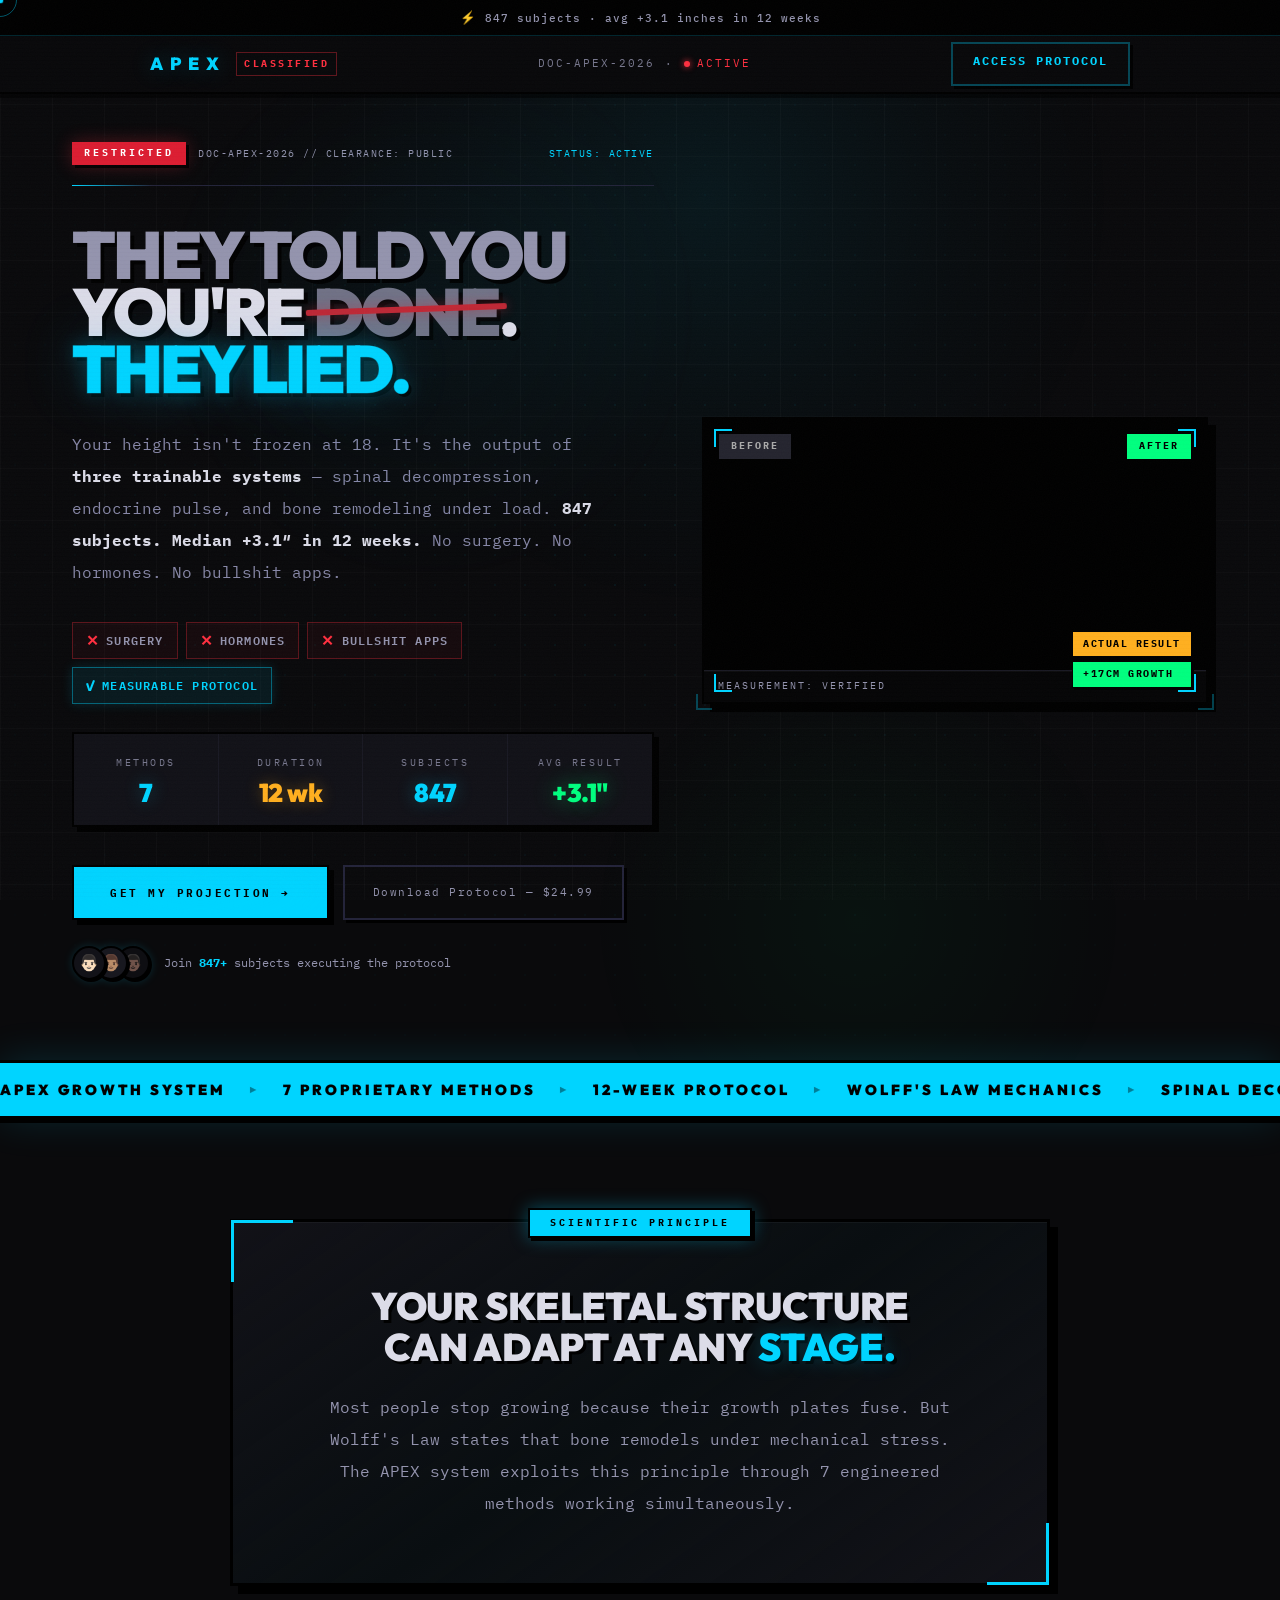
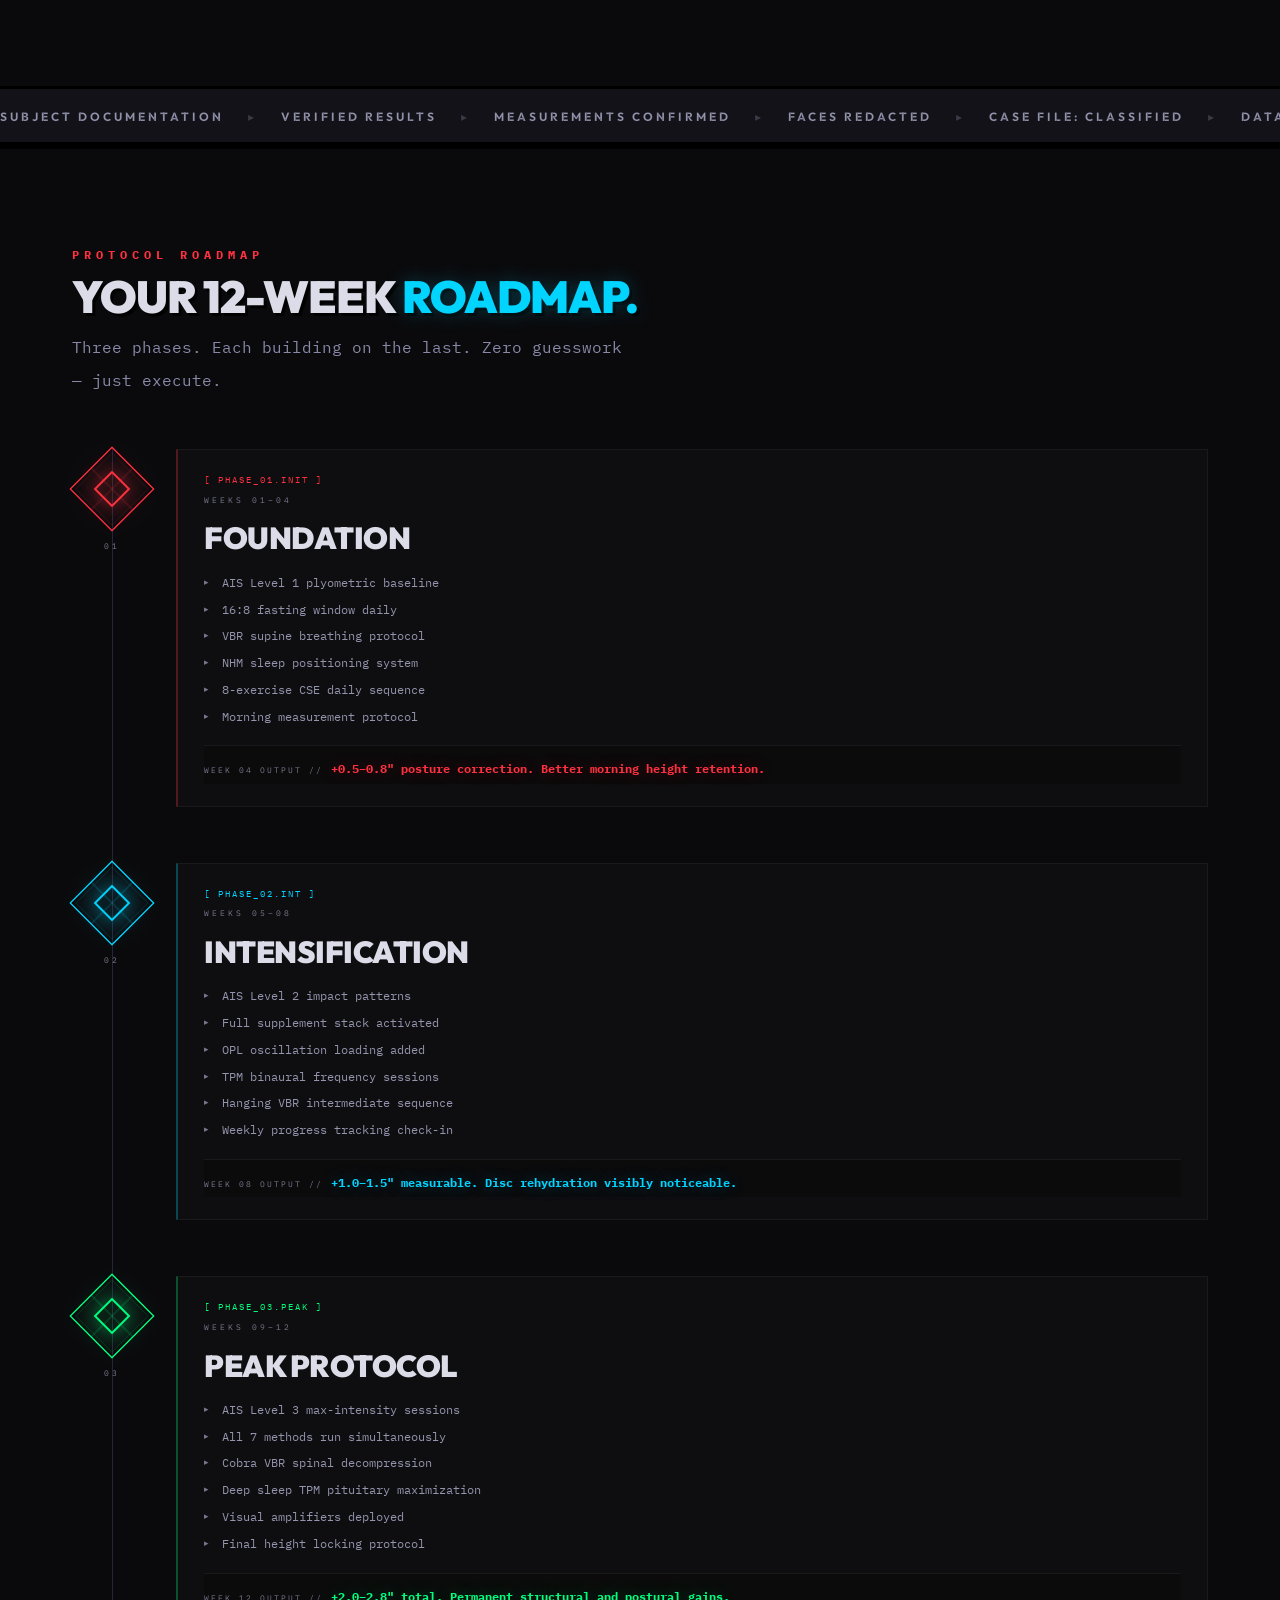
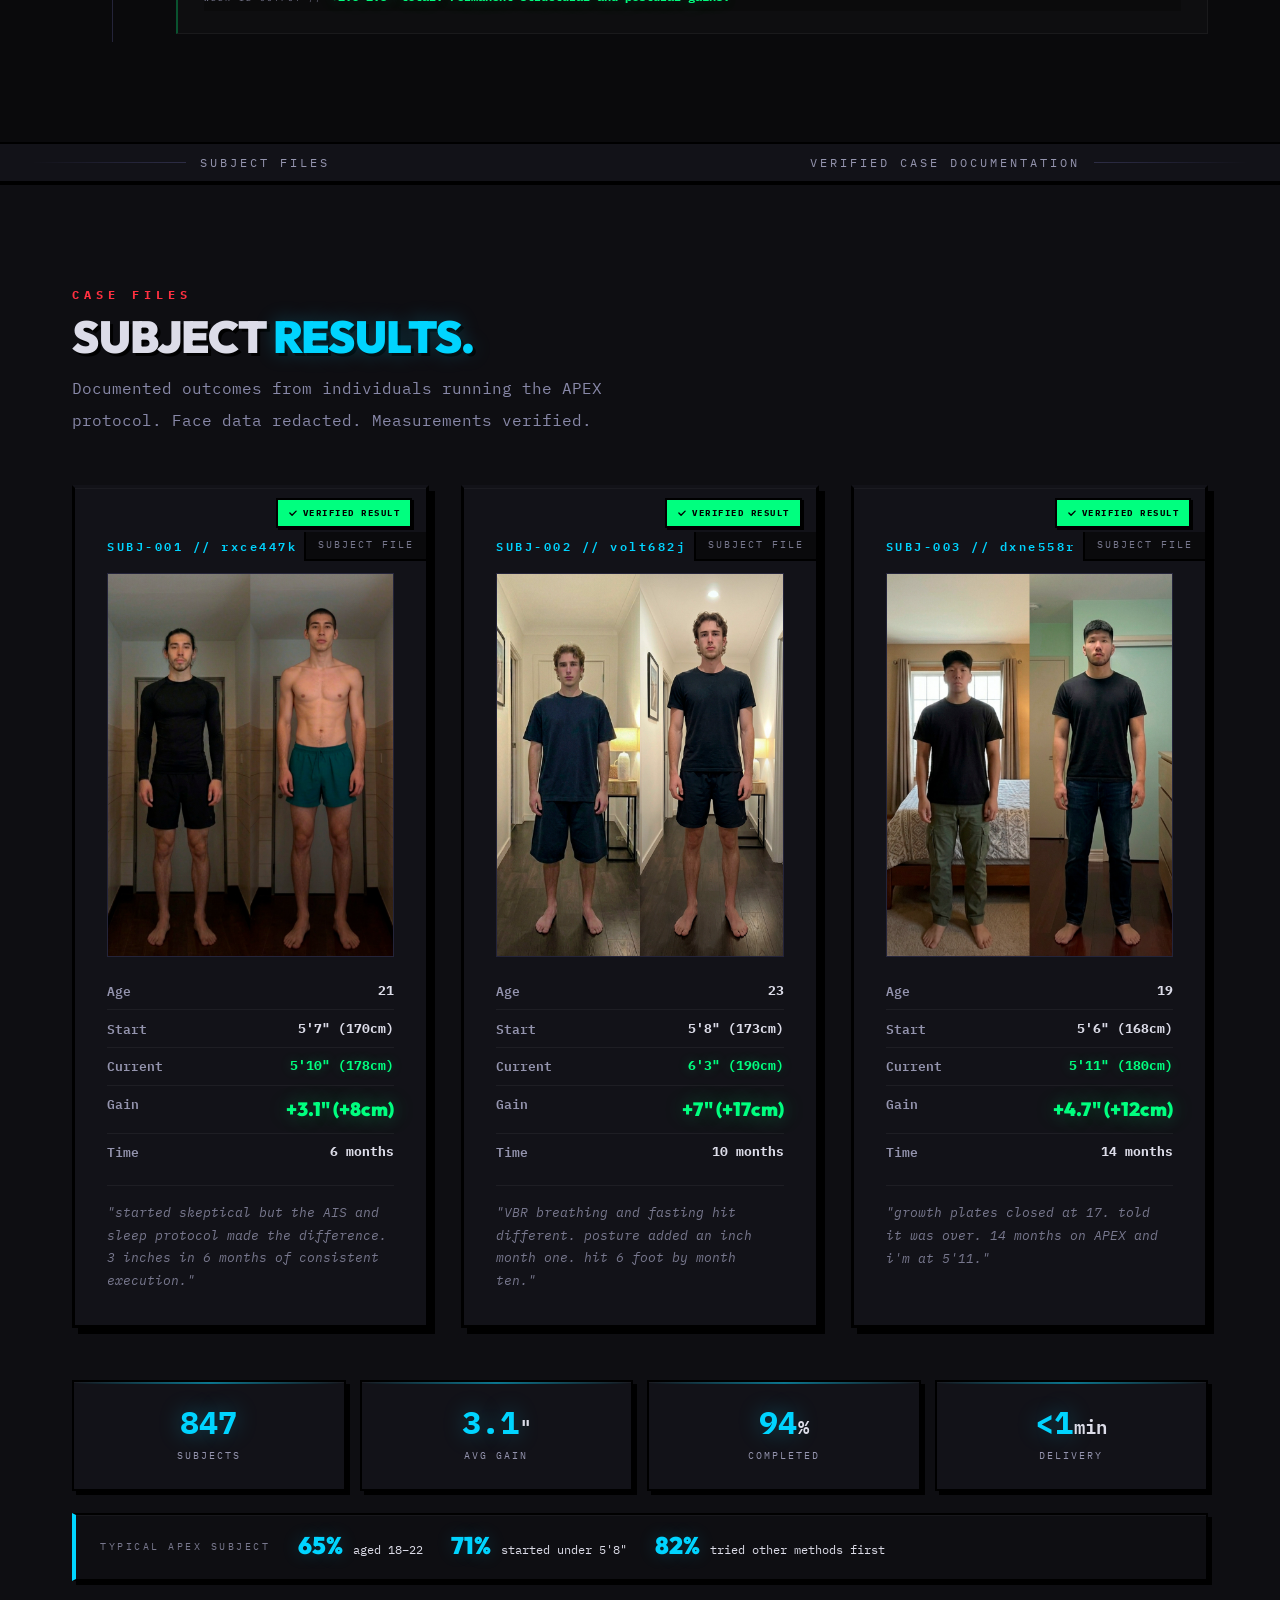
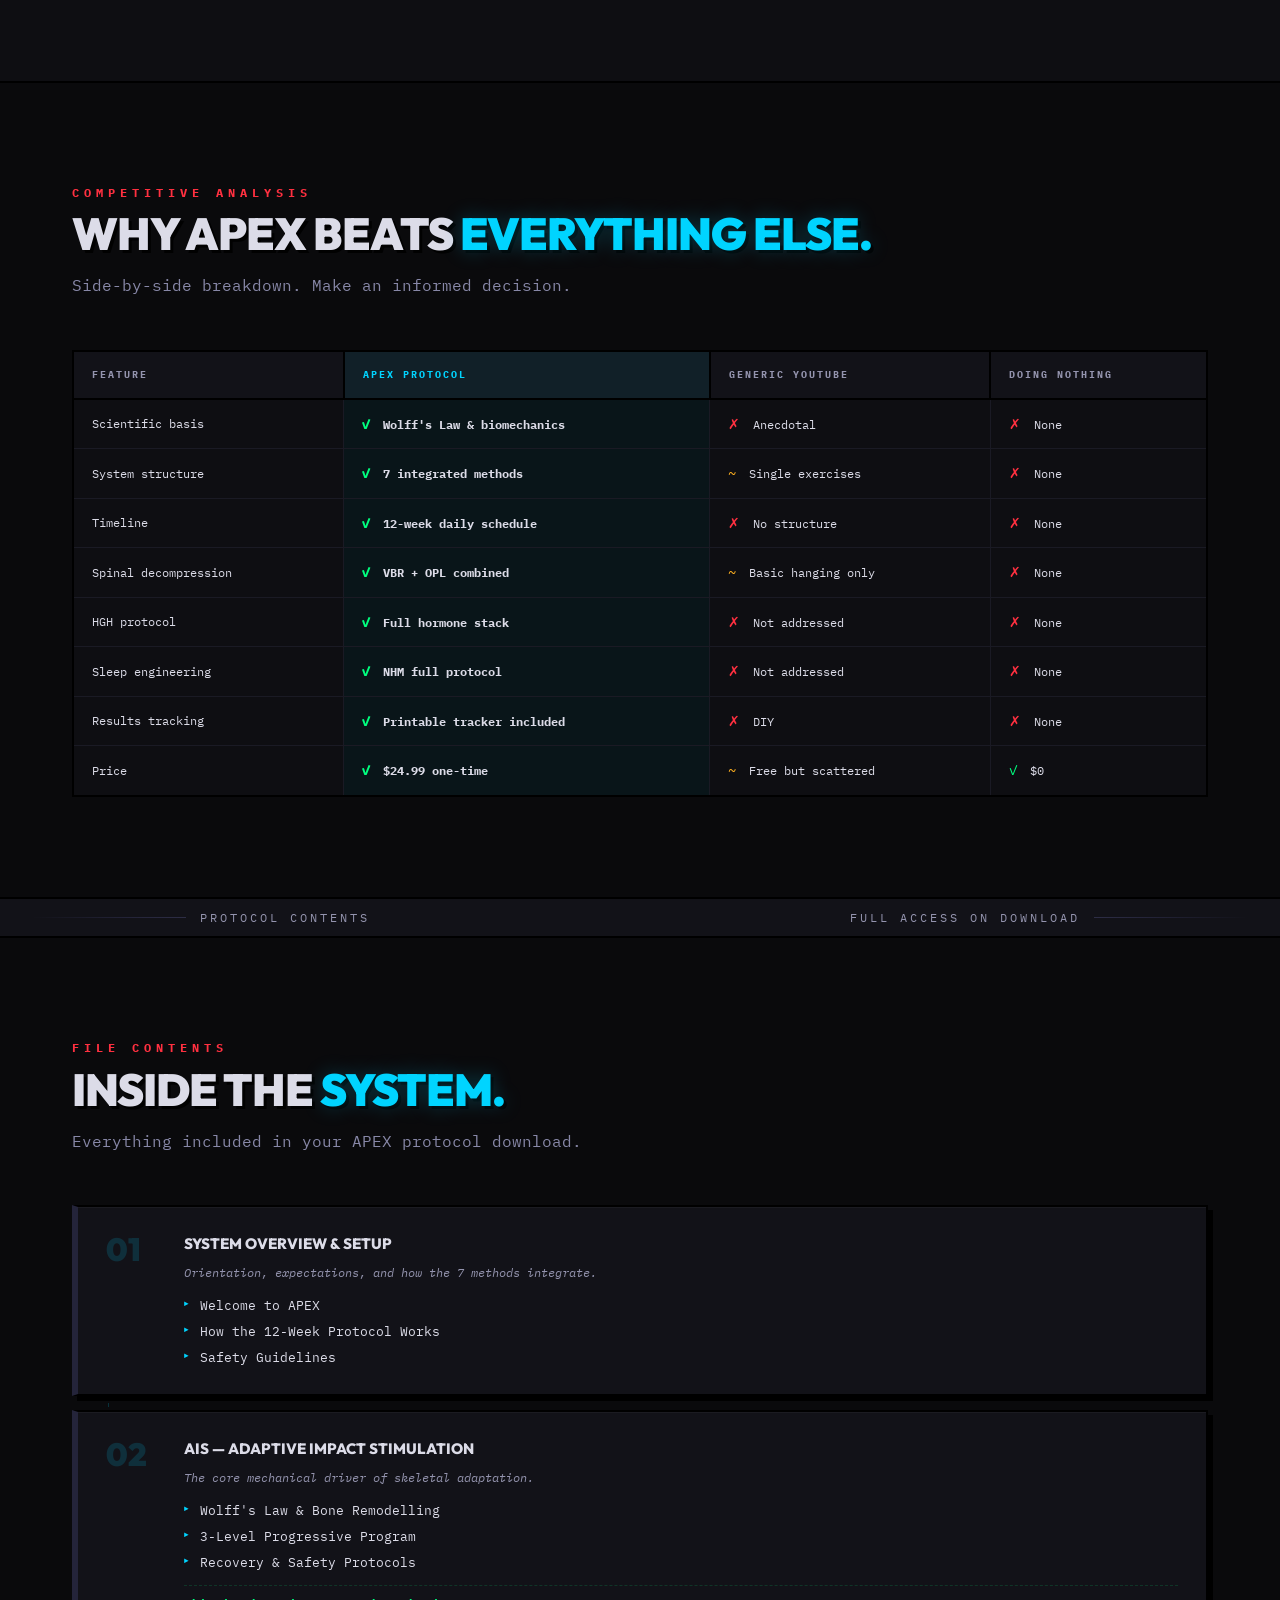
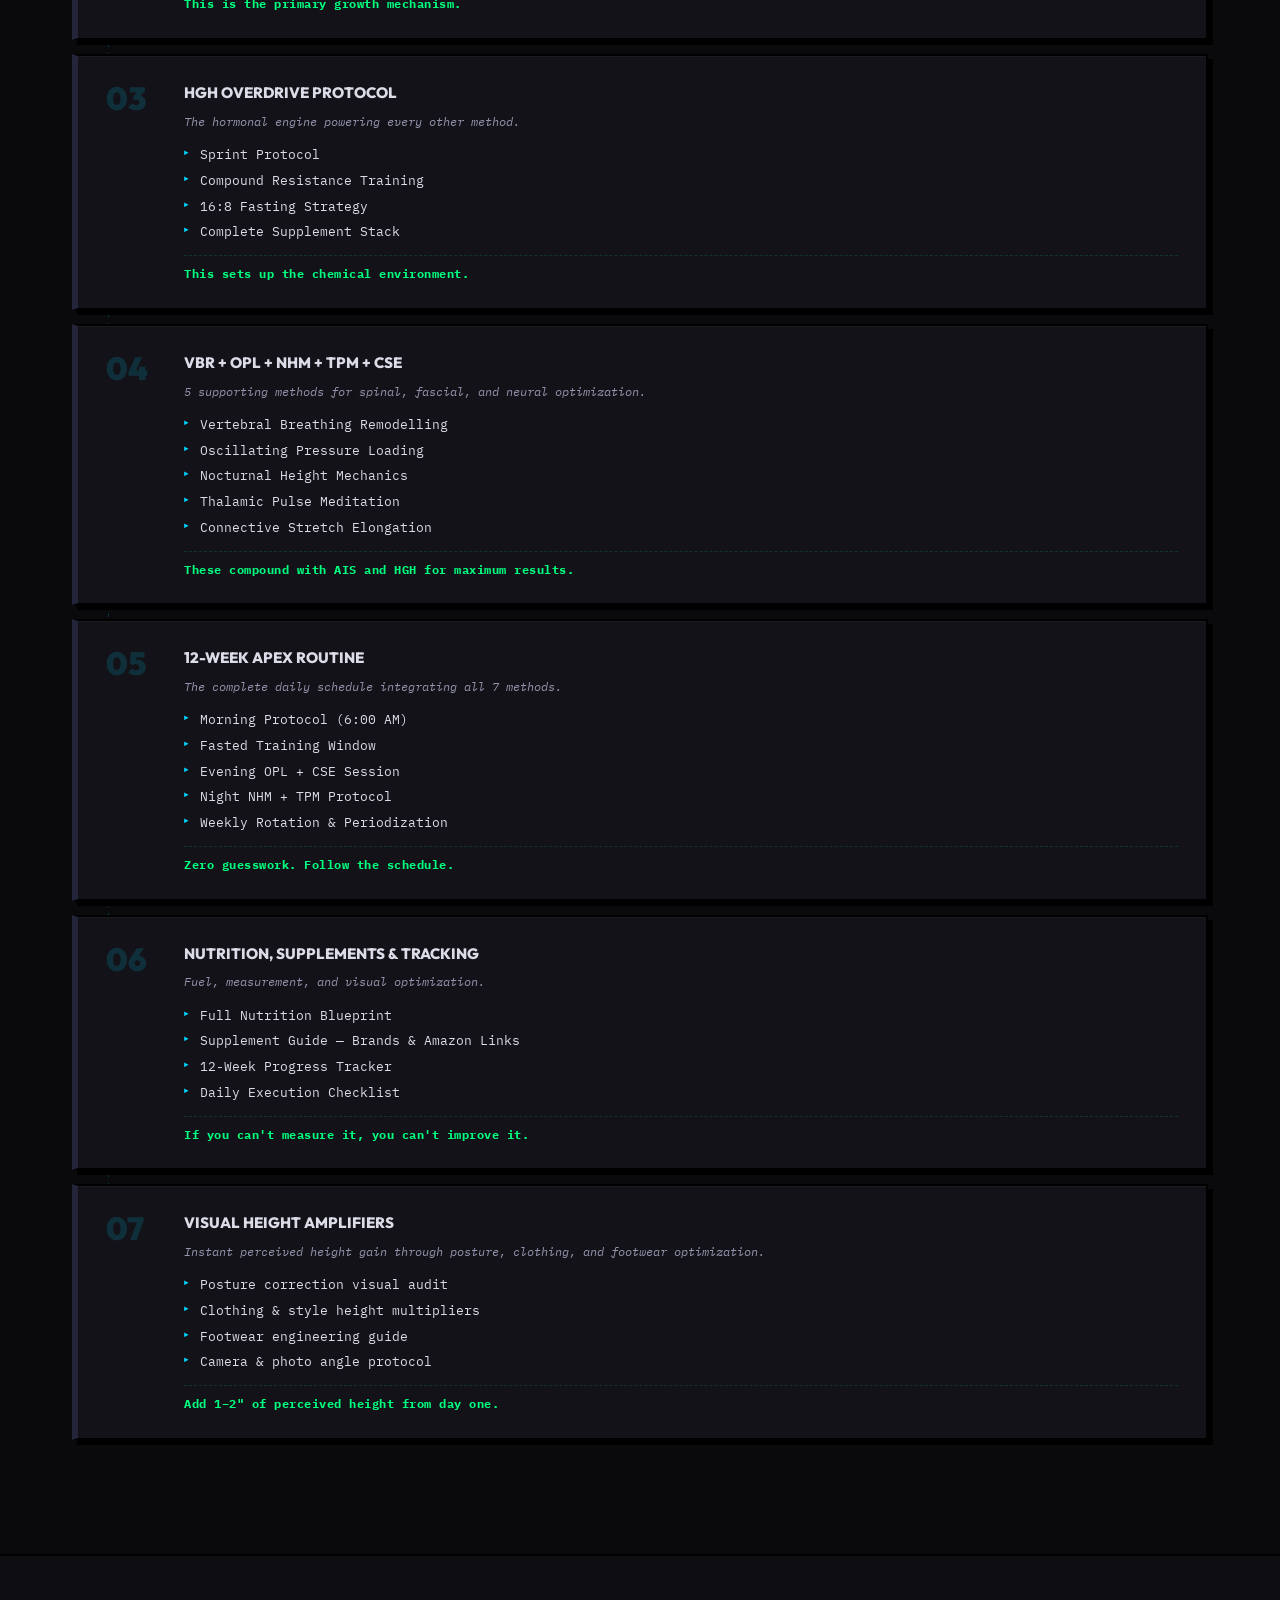
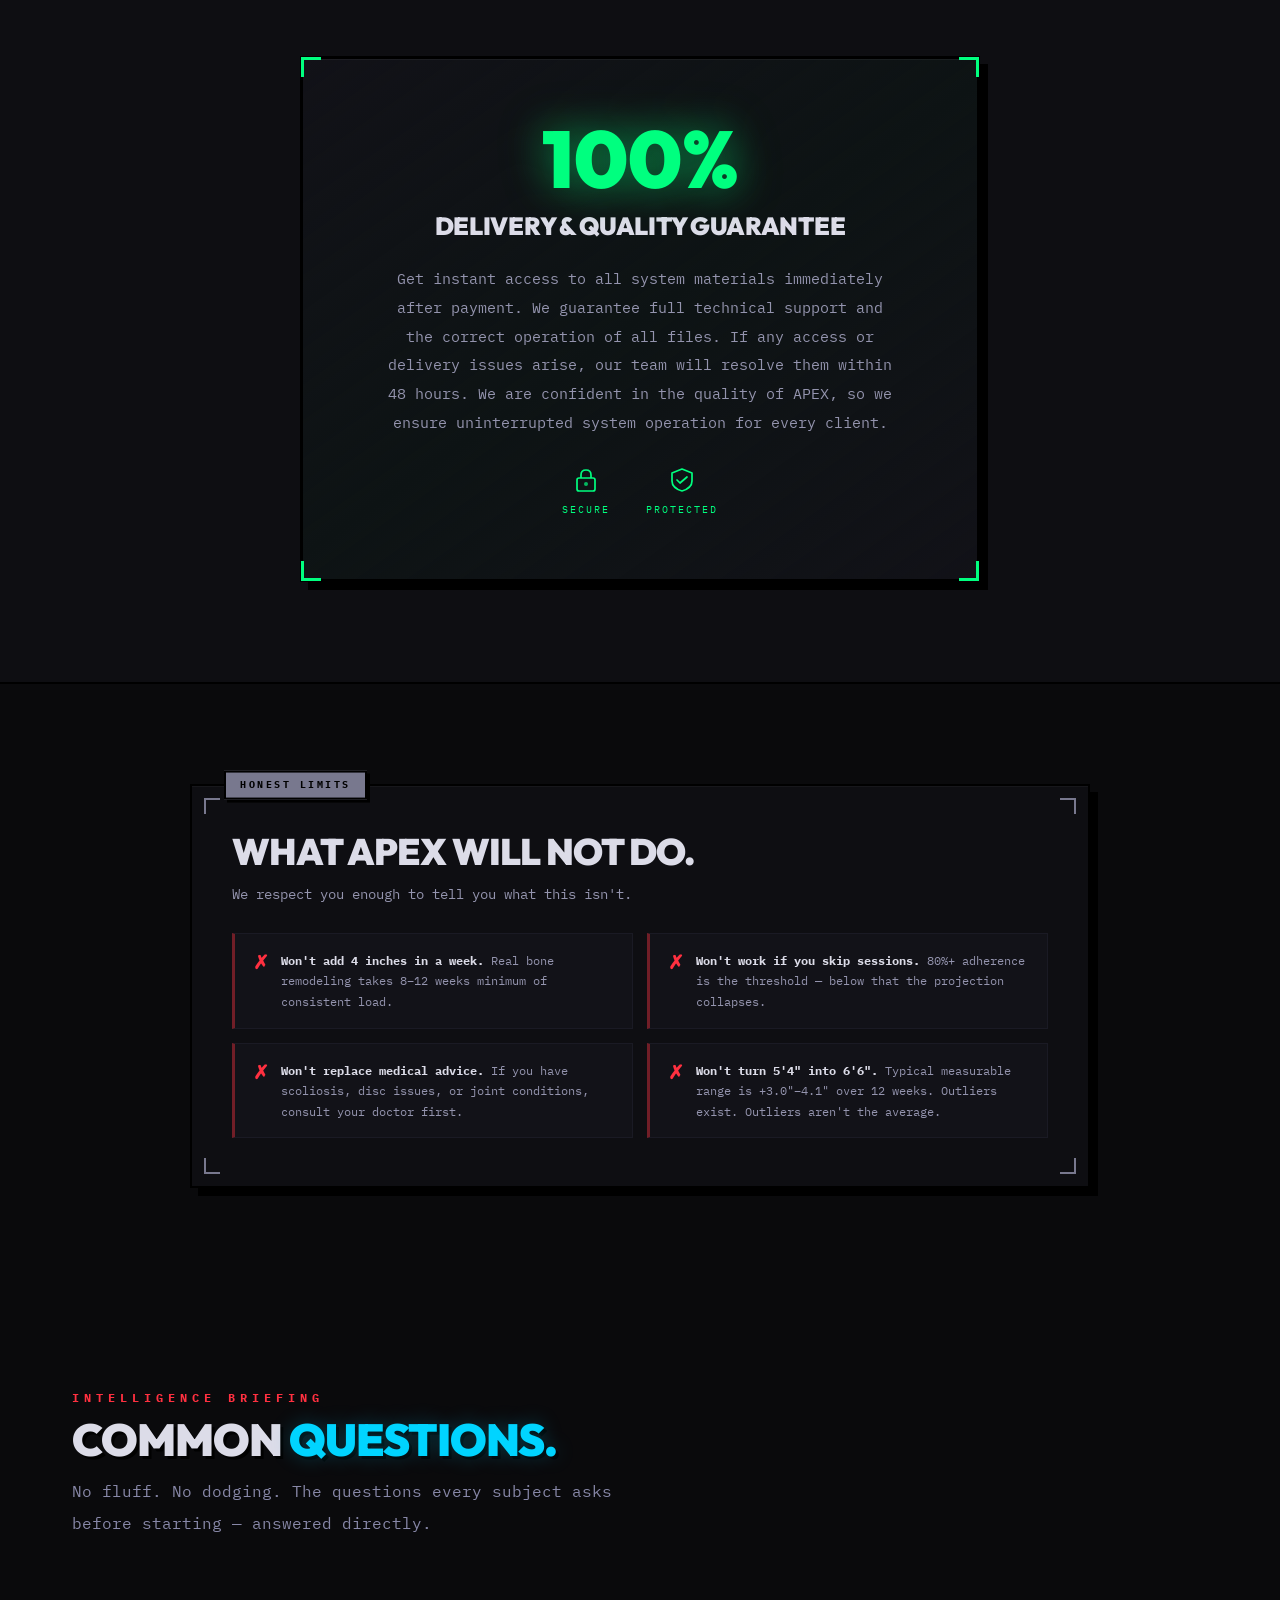
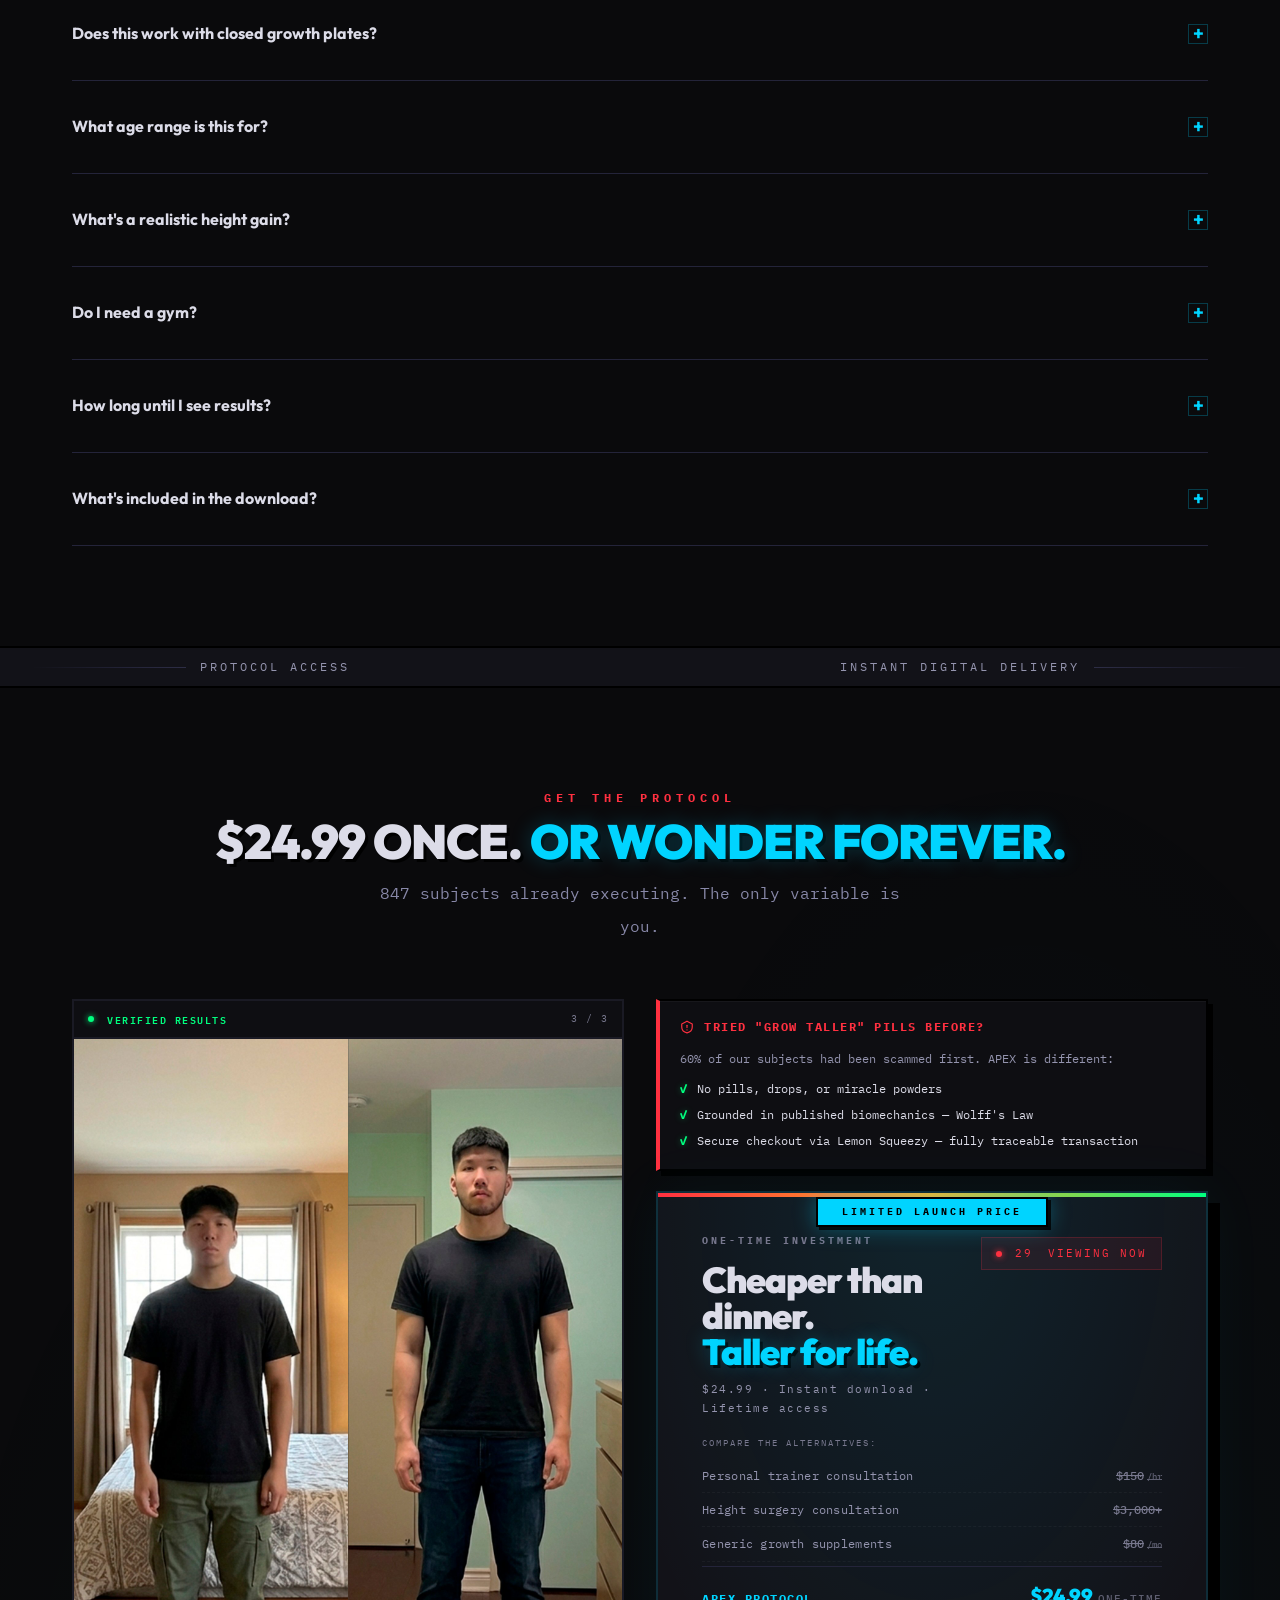
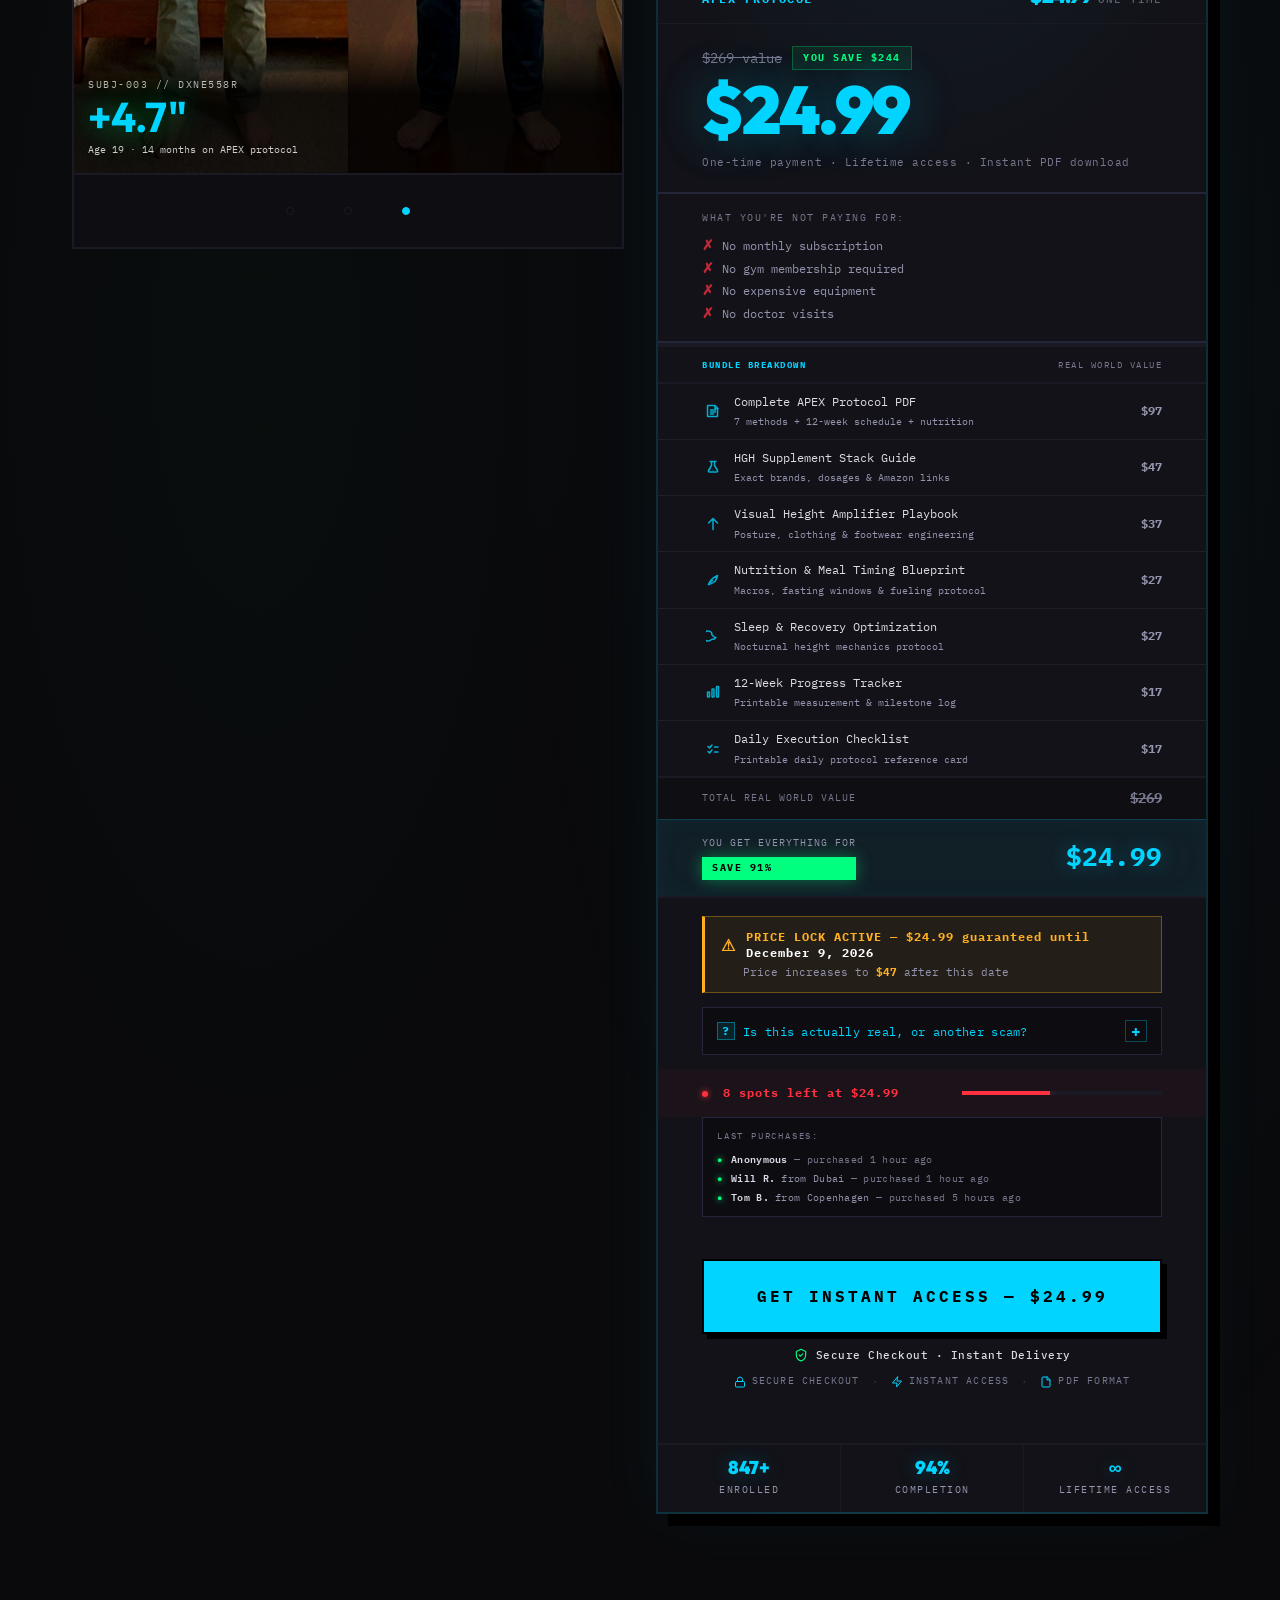
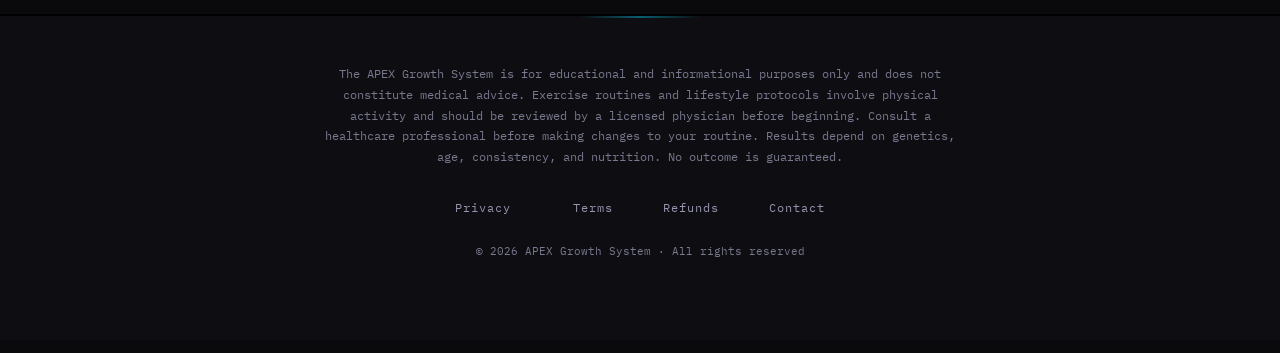
==== commit b2befda4: "Update index.html" ====
--- a/index.html
+++ b/index.html
@@ -5,7 +5,7 @@
 <meta name="viewport" content="width=device-width, initial-scale=1.0">
 <title>APEX Growth System — Height Optimization Protocol</title>
 <meta name="description" content="The most advanced height optimization system. 7 proprietary methods. 12-week protocol. Real results.">
-<meta property="og:title" content="APEX Growth System">
+<meta property="og:title" content="APEX Growth Protocol">
 <meta property="og:description" content="7 proprietary methods. 12 weeks. Measurable height results.">
 <meta property="og:type" content="website">
 <meta name="twitter:card" content="summary_large_image">
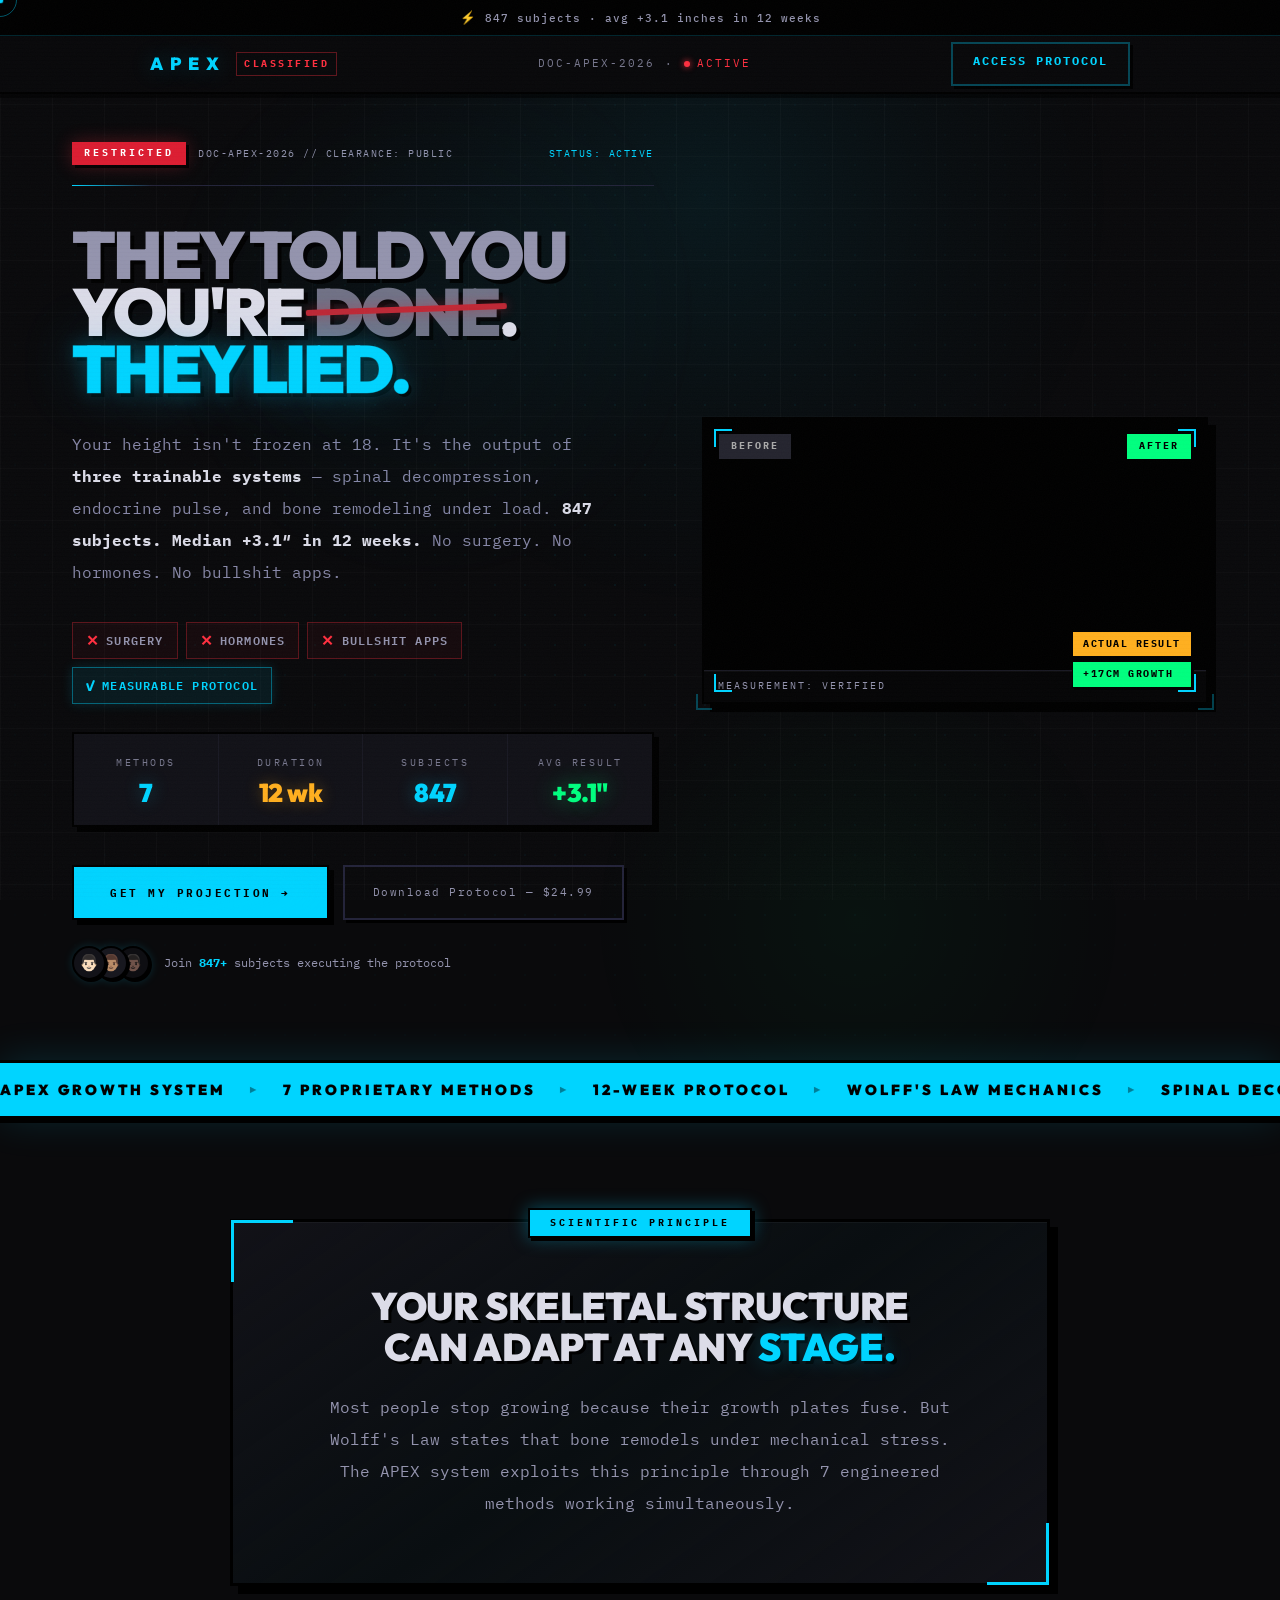
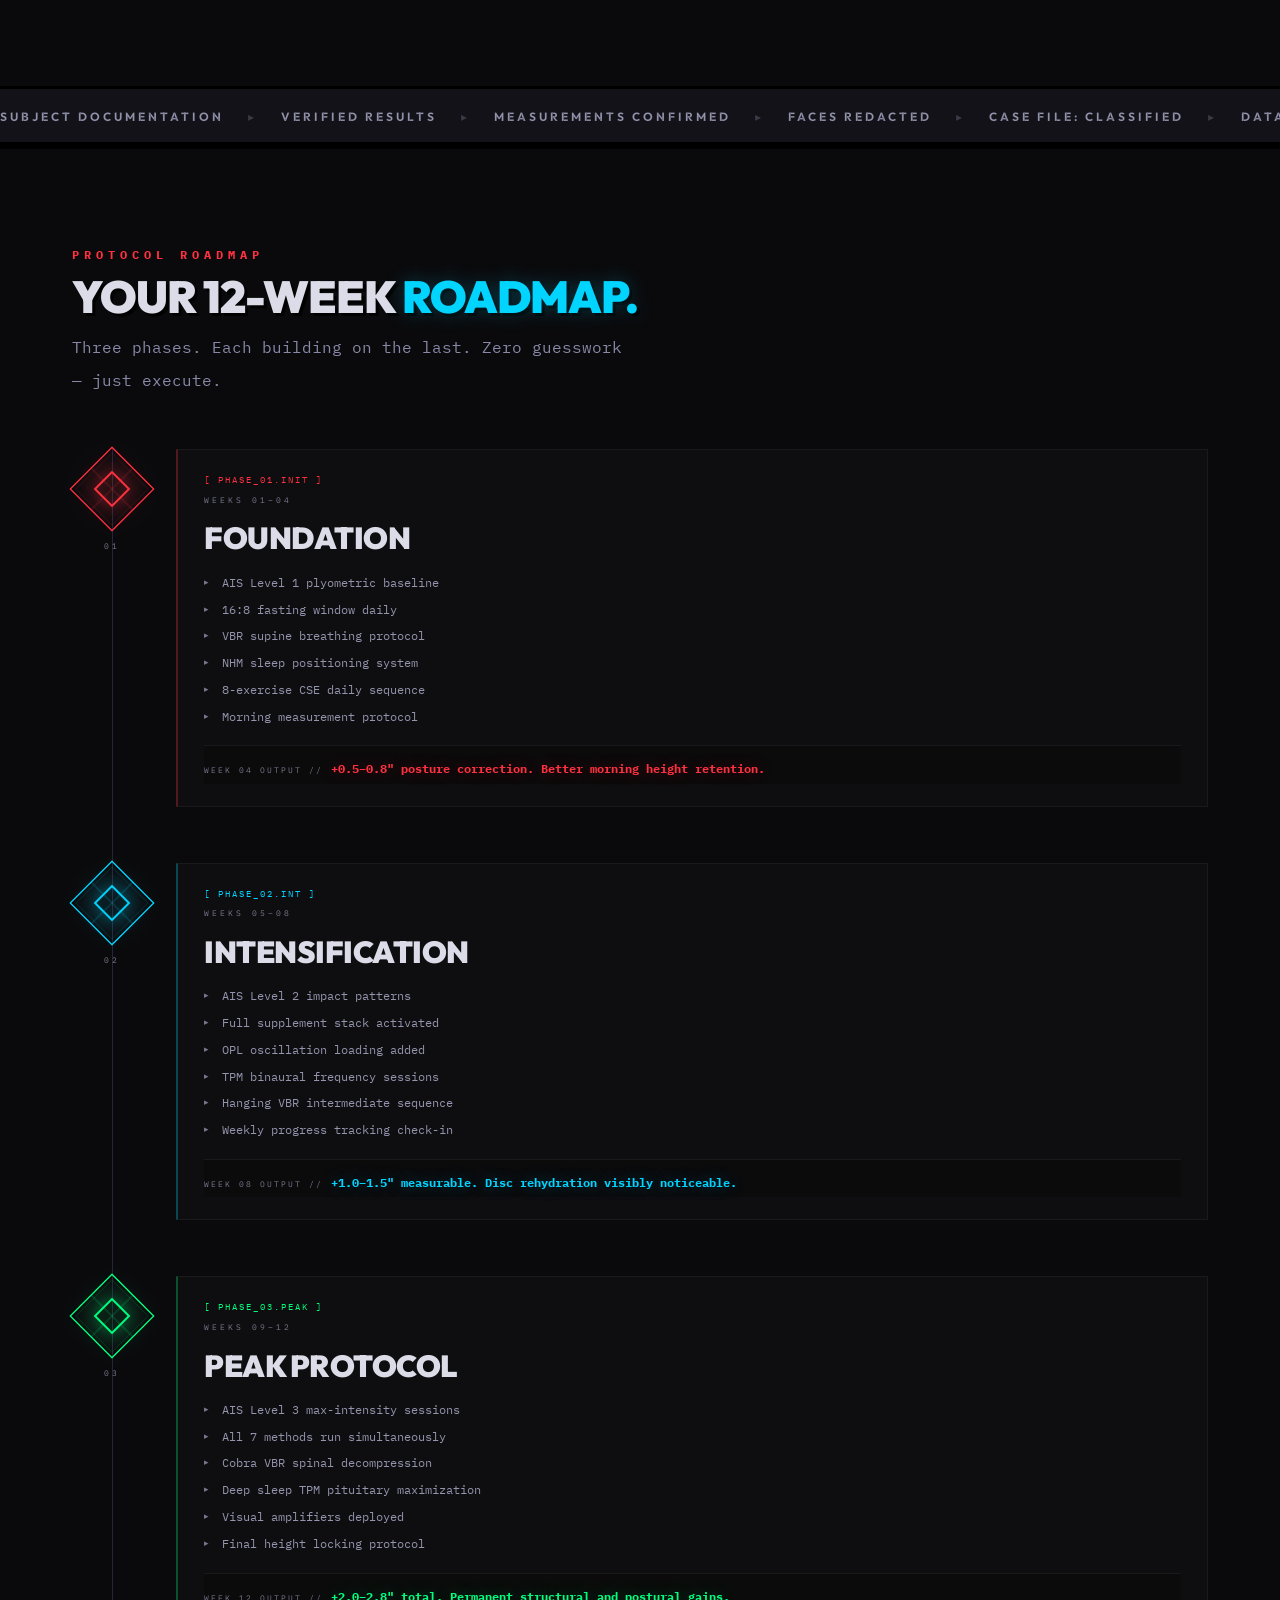
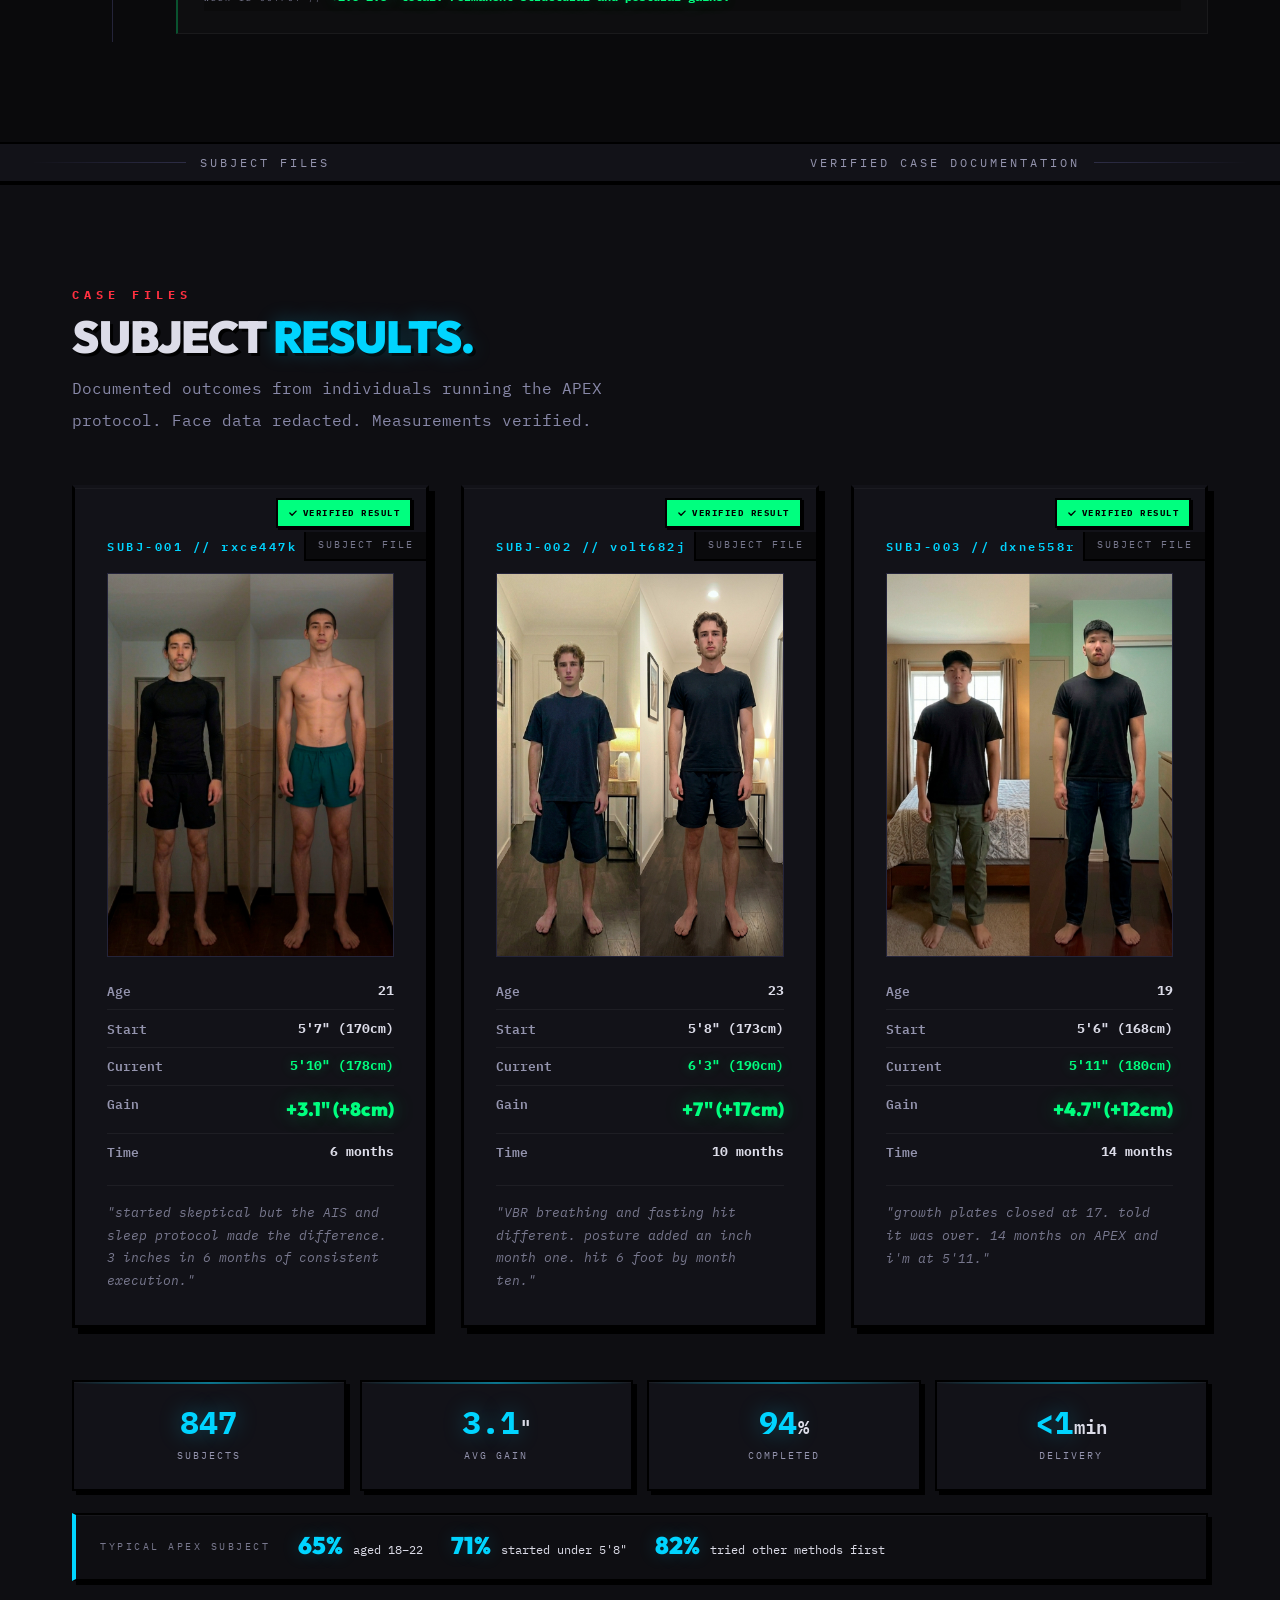
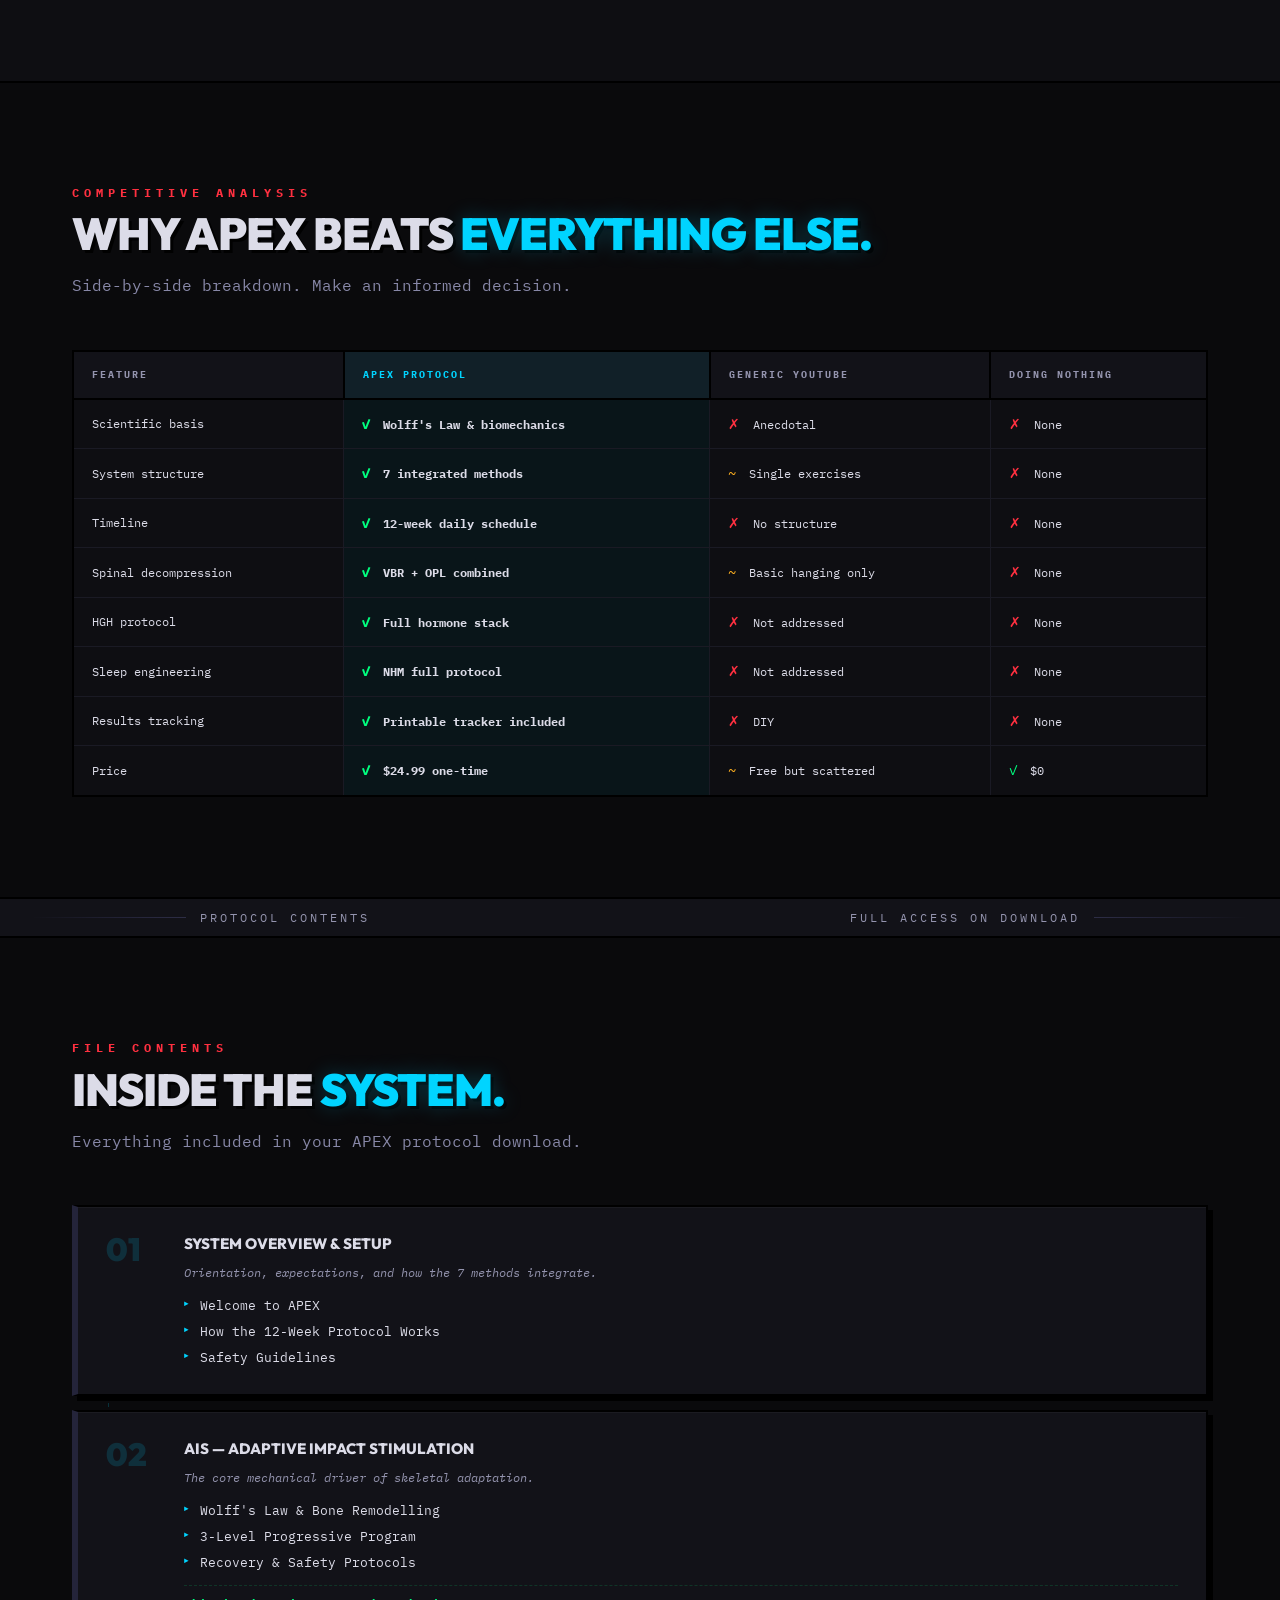
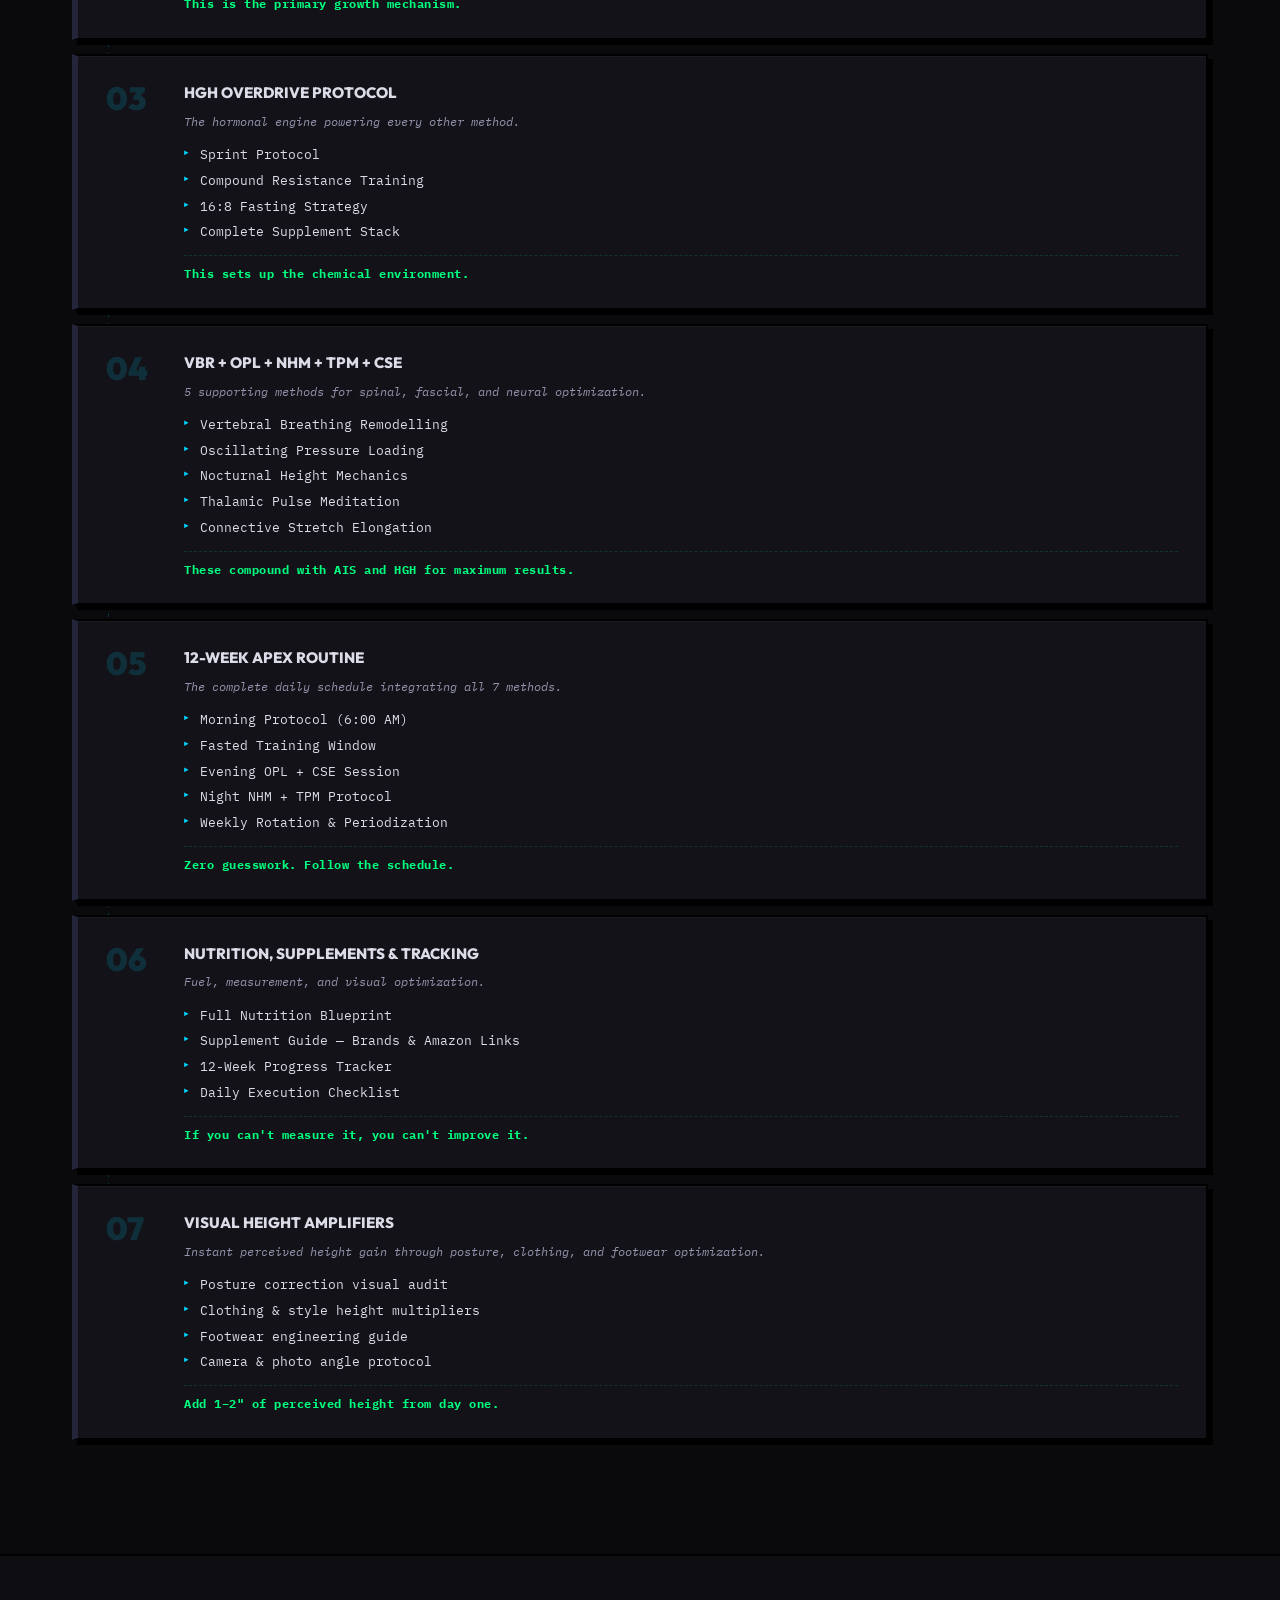
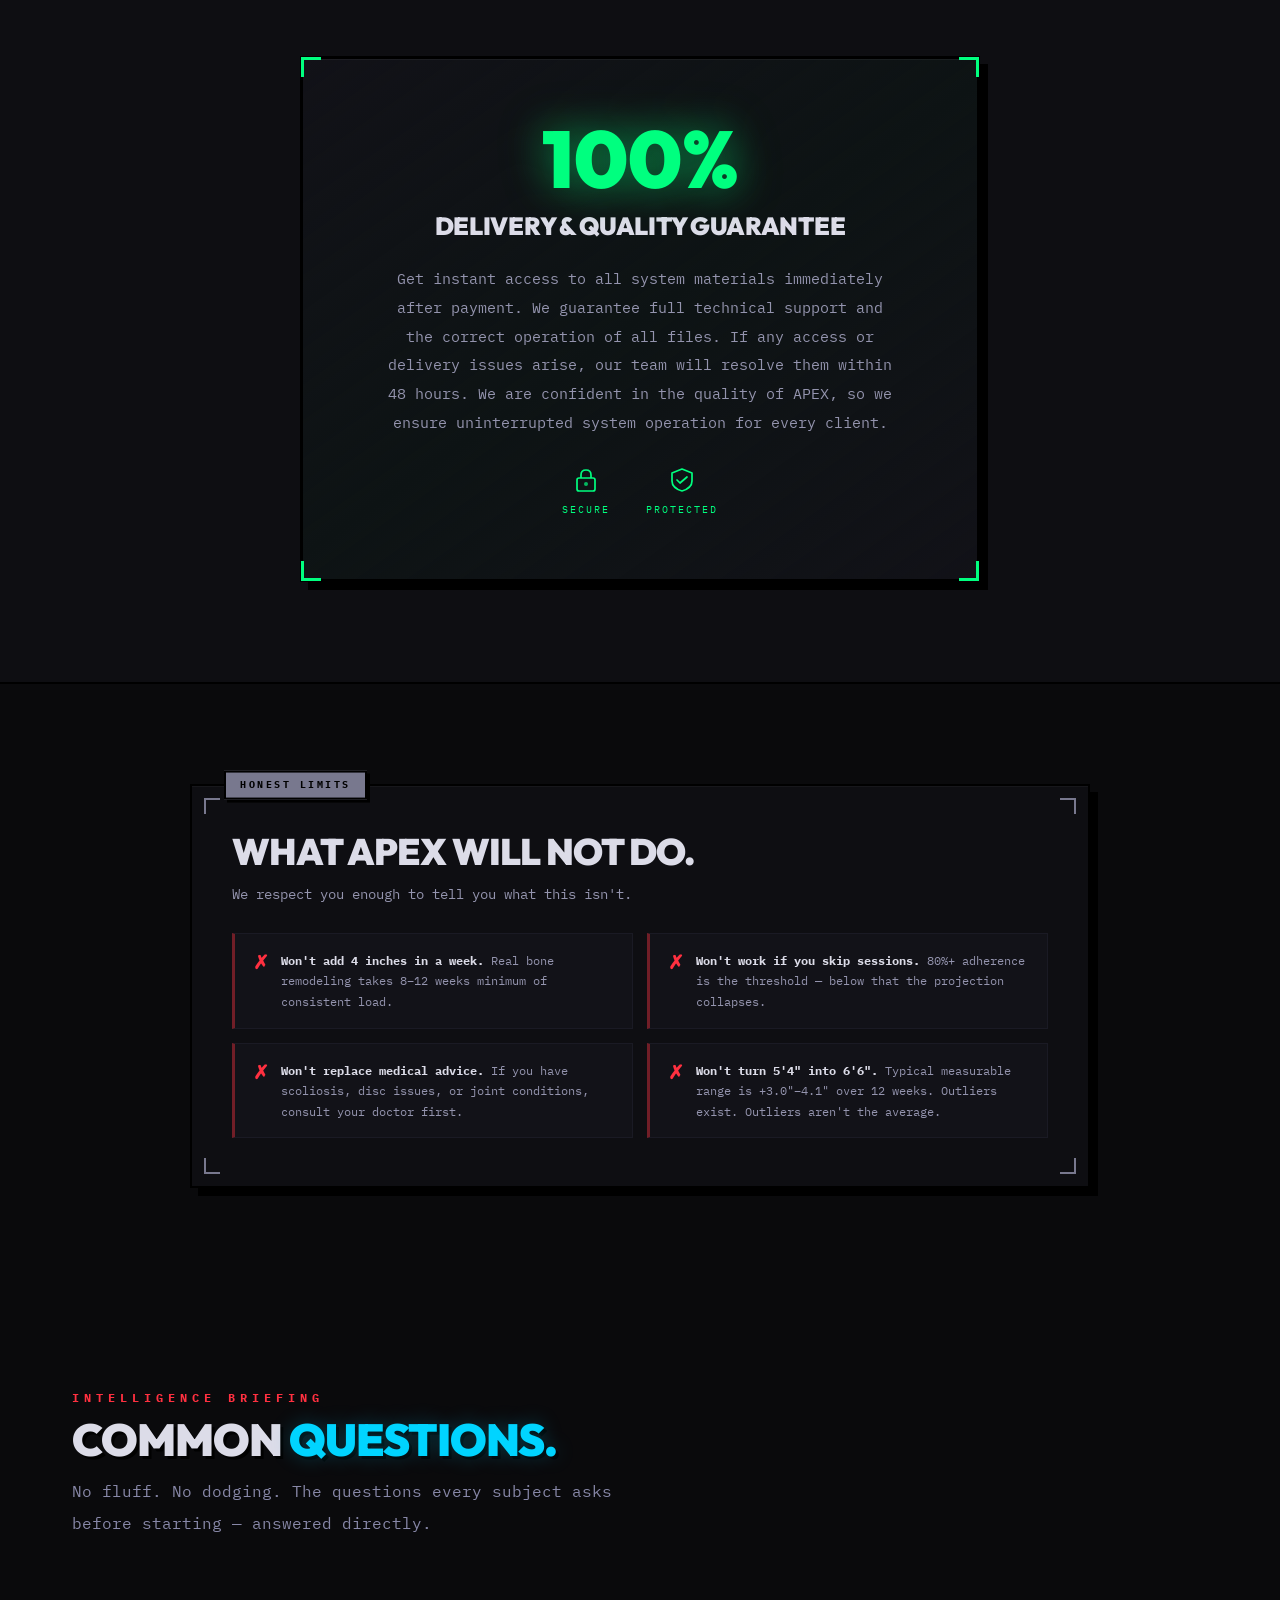
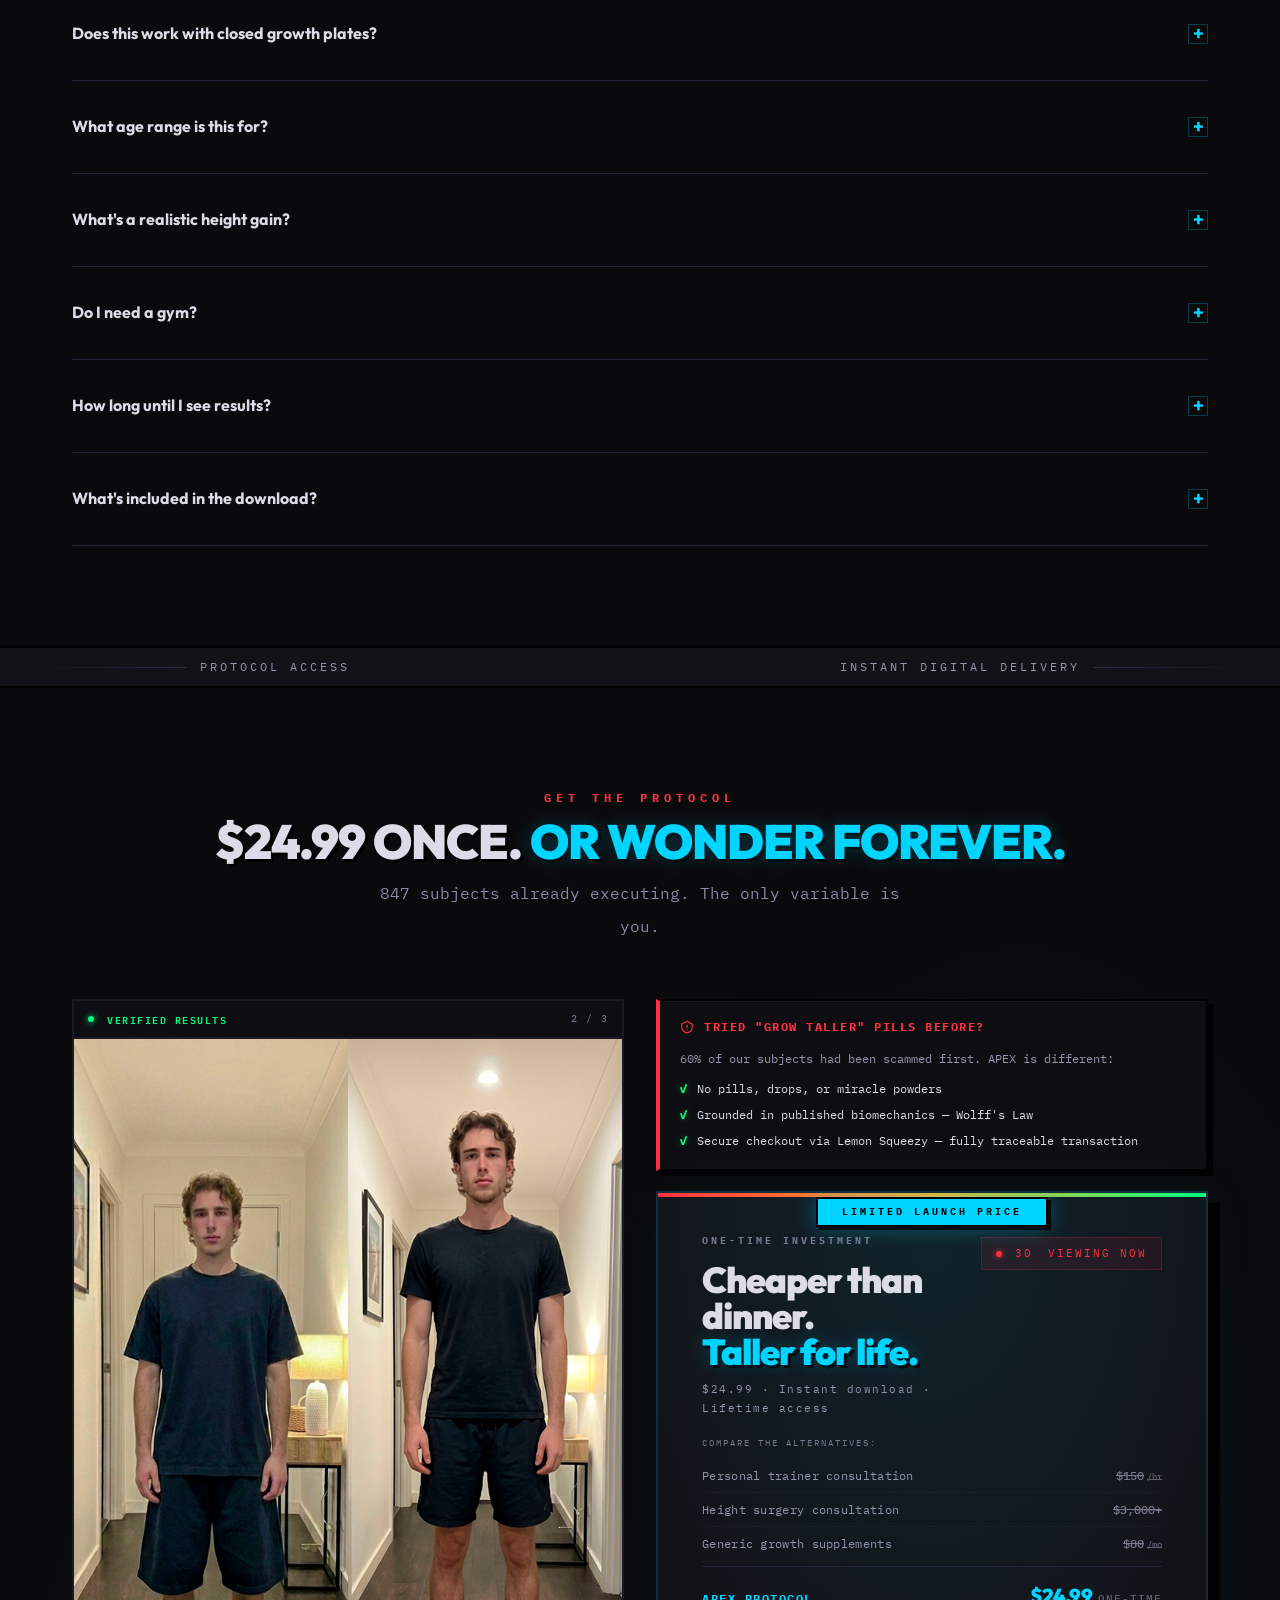
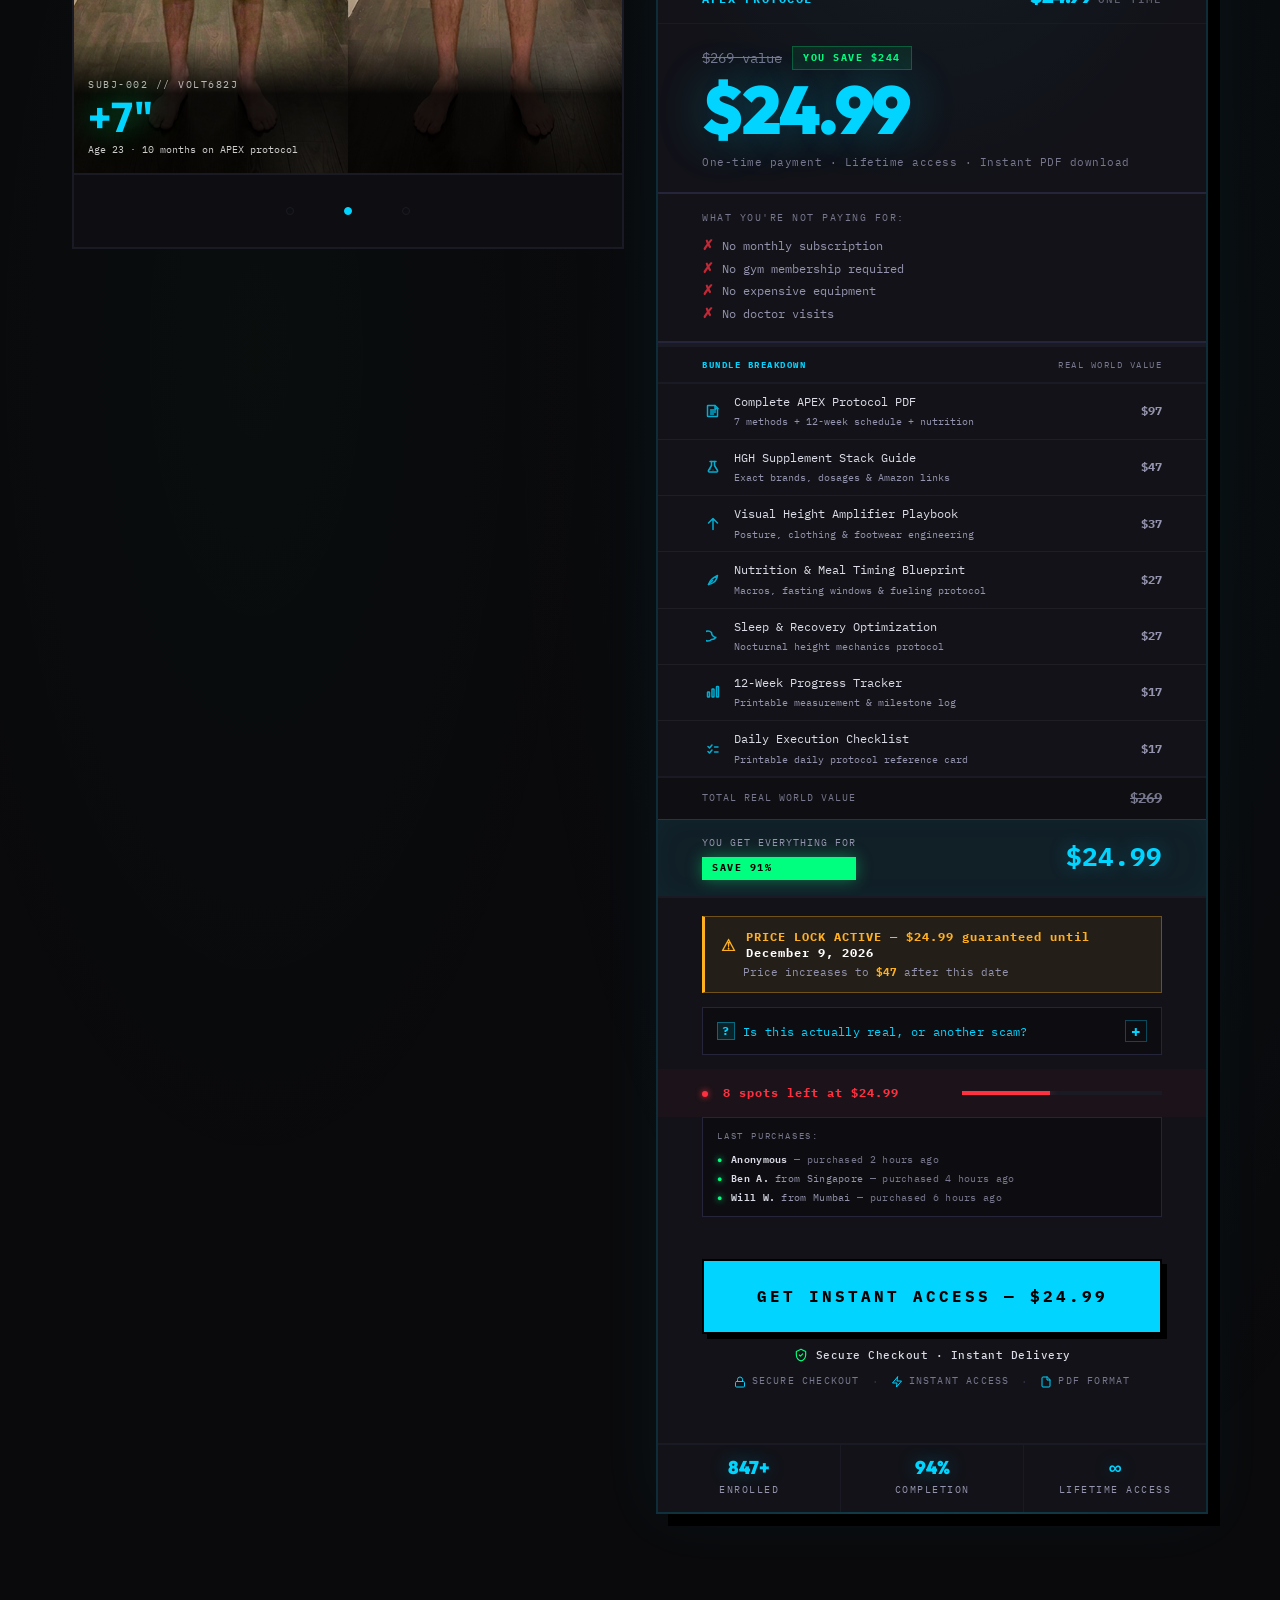
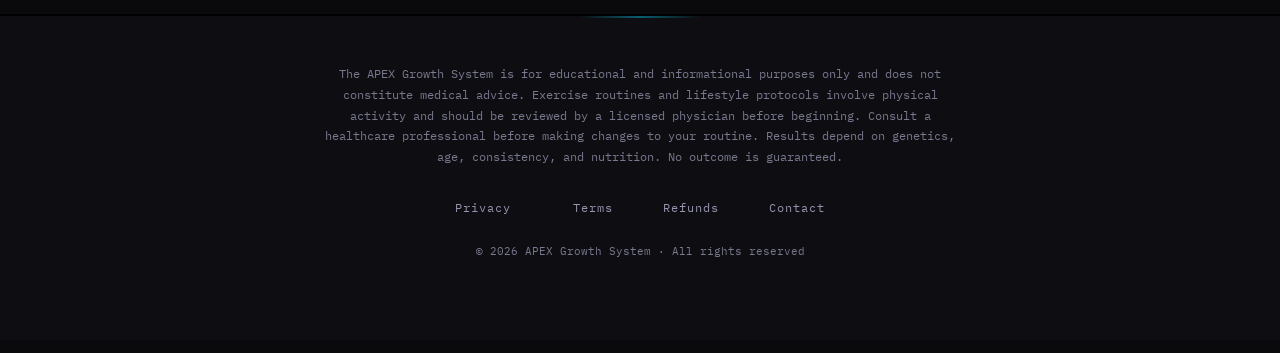
==== commit 76c7220e: "Update index.html" ====
--- a/index.html
+++ b/index.html
@@ -5,7 +5,7 @@
 <meta name="viewport" content="width=device-width, initial-scale=1.0">
 <title>APEX Growth System — Height Optimization Protocol</title>
 <meta name="description" content="The most advanced height optimization system. 7 proprietary methods. 12-week protocol. Real results.">
-<meta property="og:title" content="APEX Growth Protocol">
+<meta property="og:title" content="APEX Growth System">
 <meta property="og:description" content="7 proprietary methods. 12 weeks. Measurable height results.">
 <meta property="og:type" content="website">
 <meta name="twitter:card" content="summary_large_image">
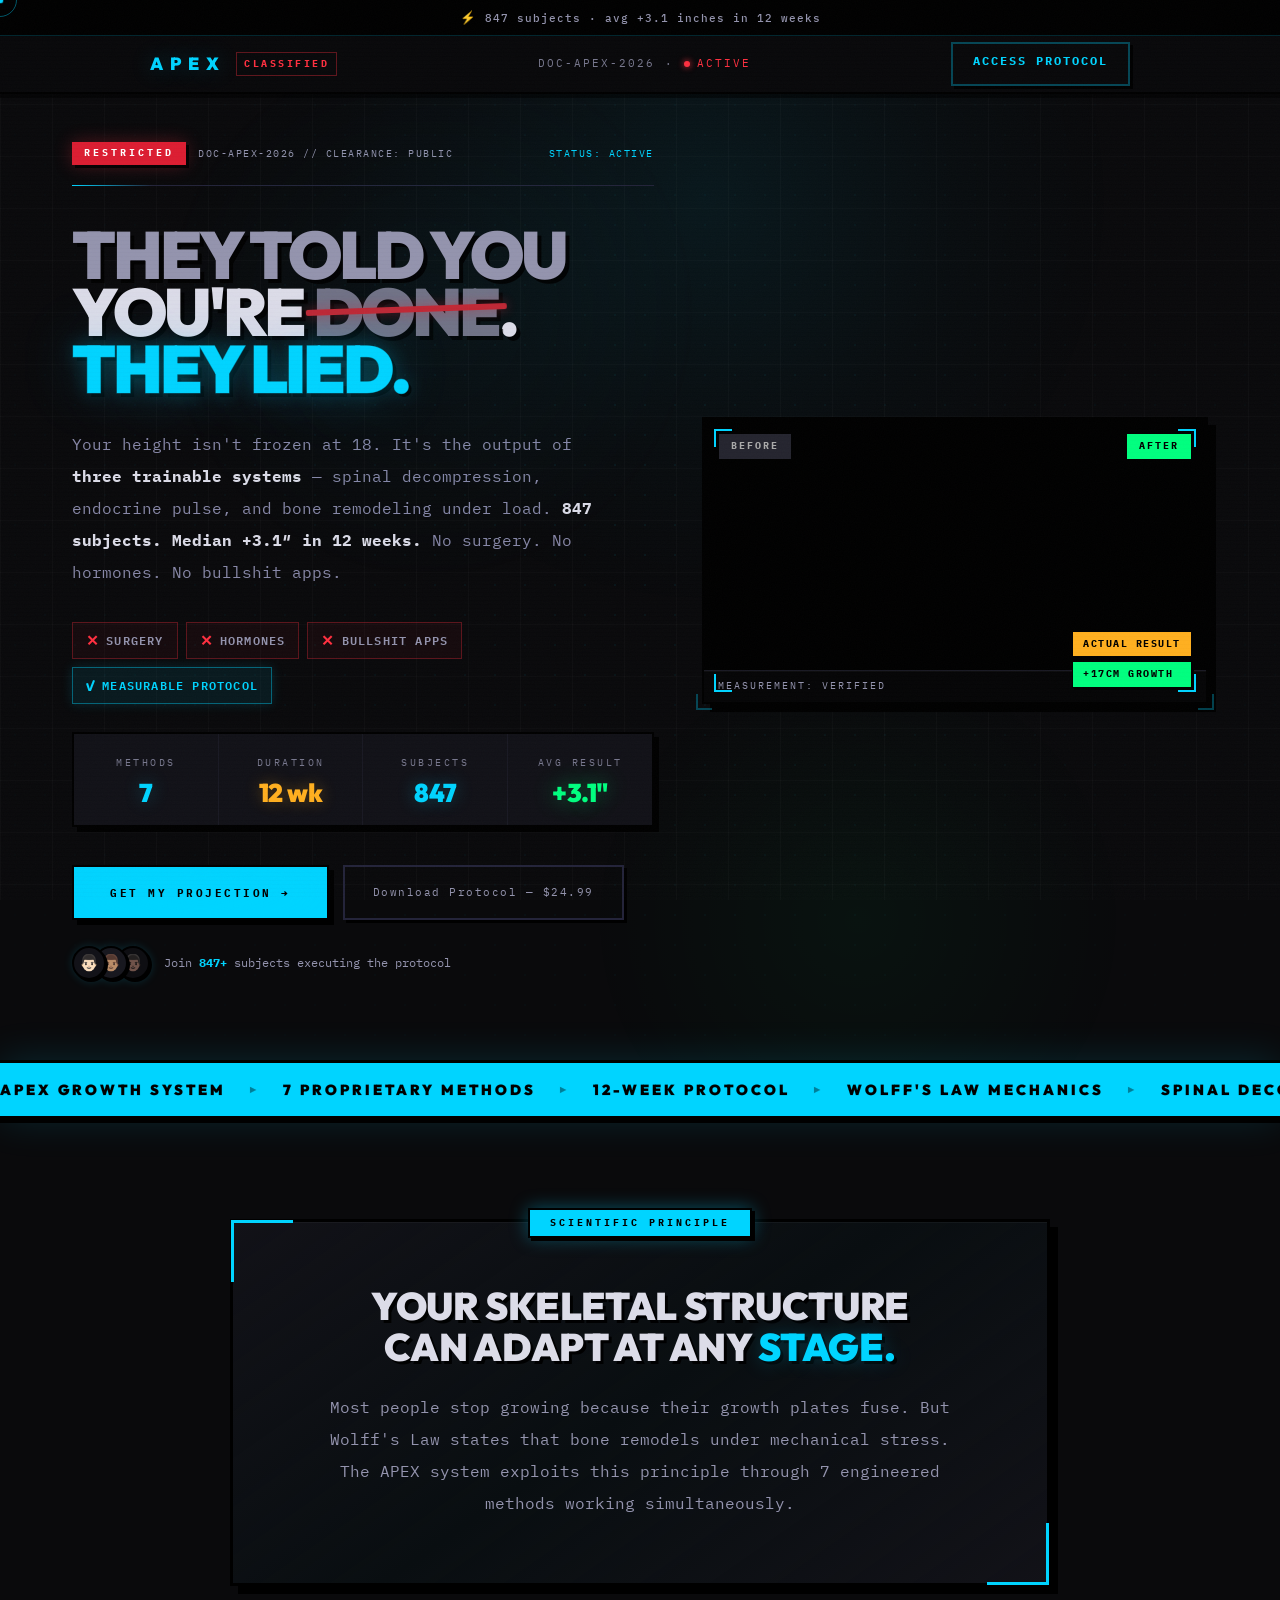
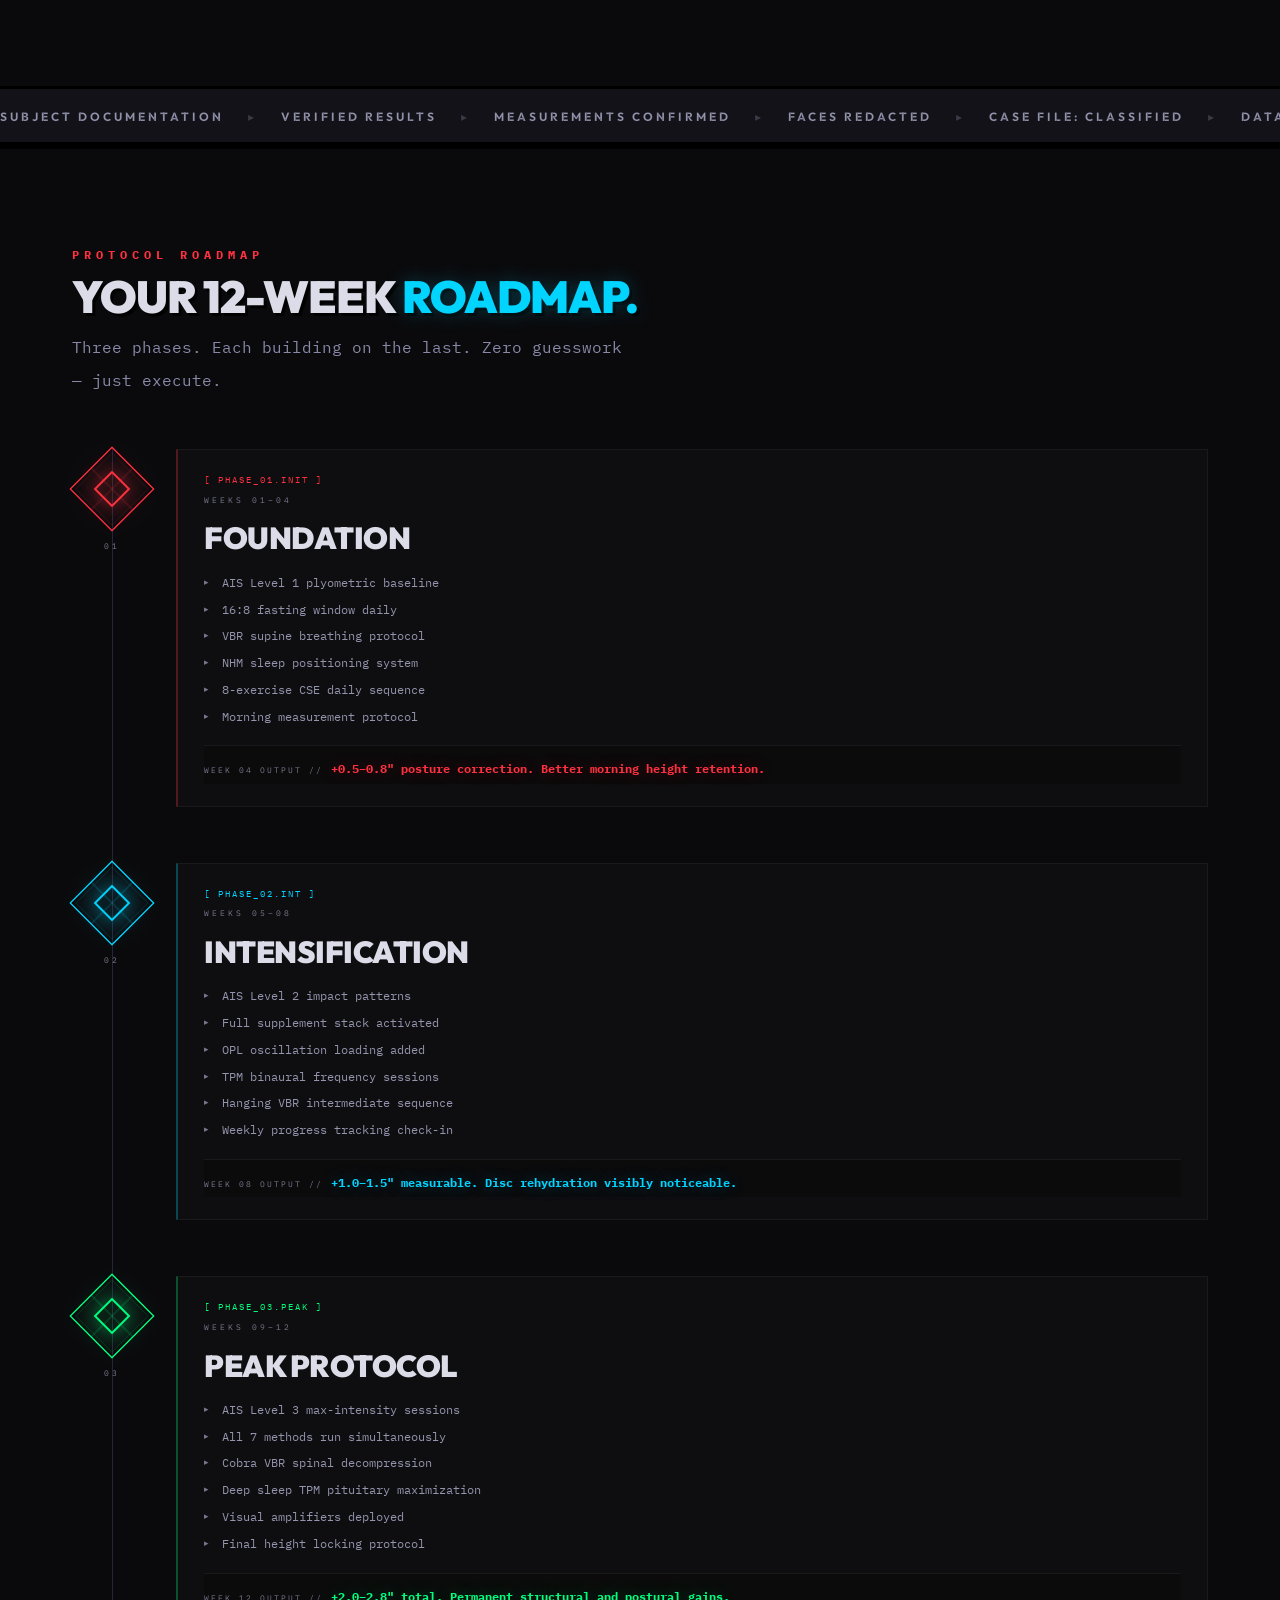
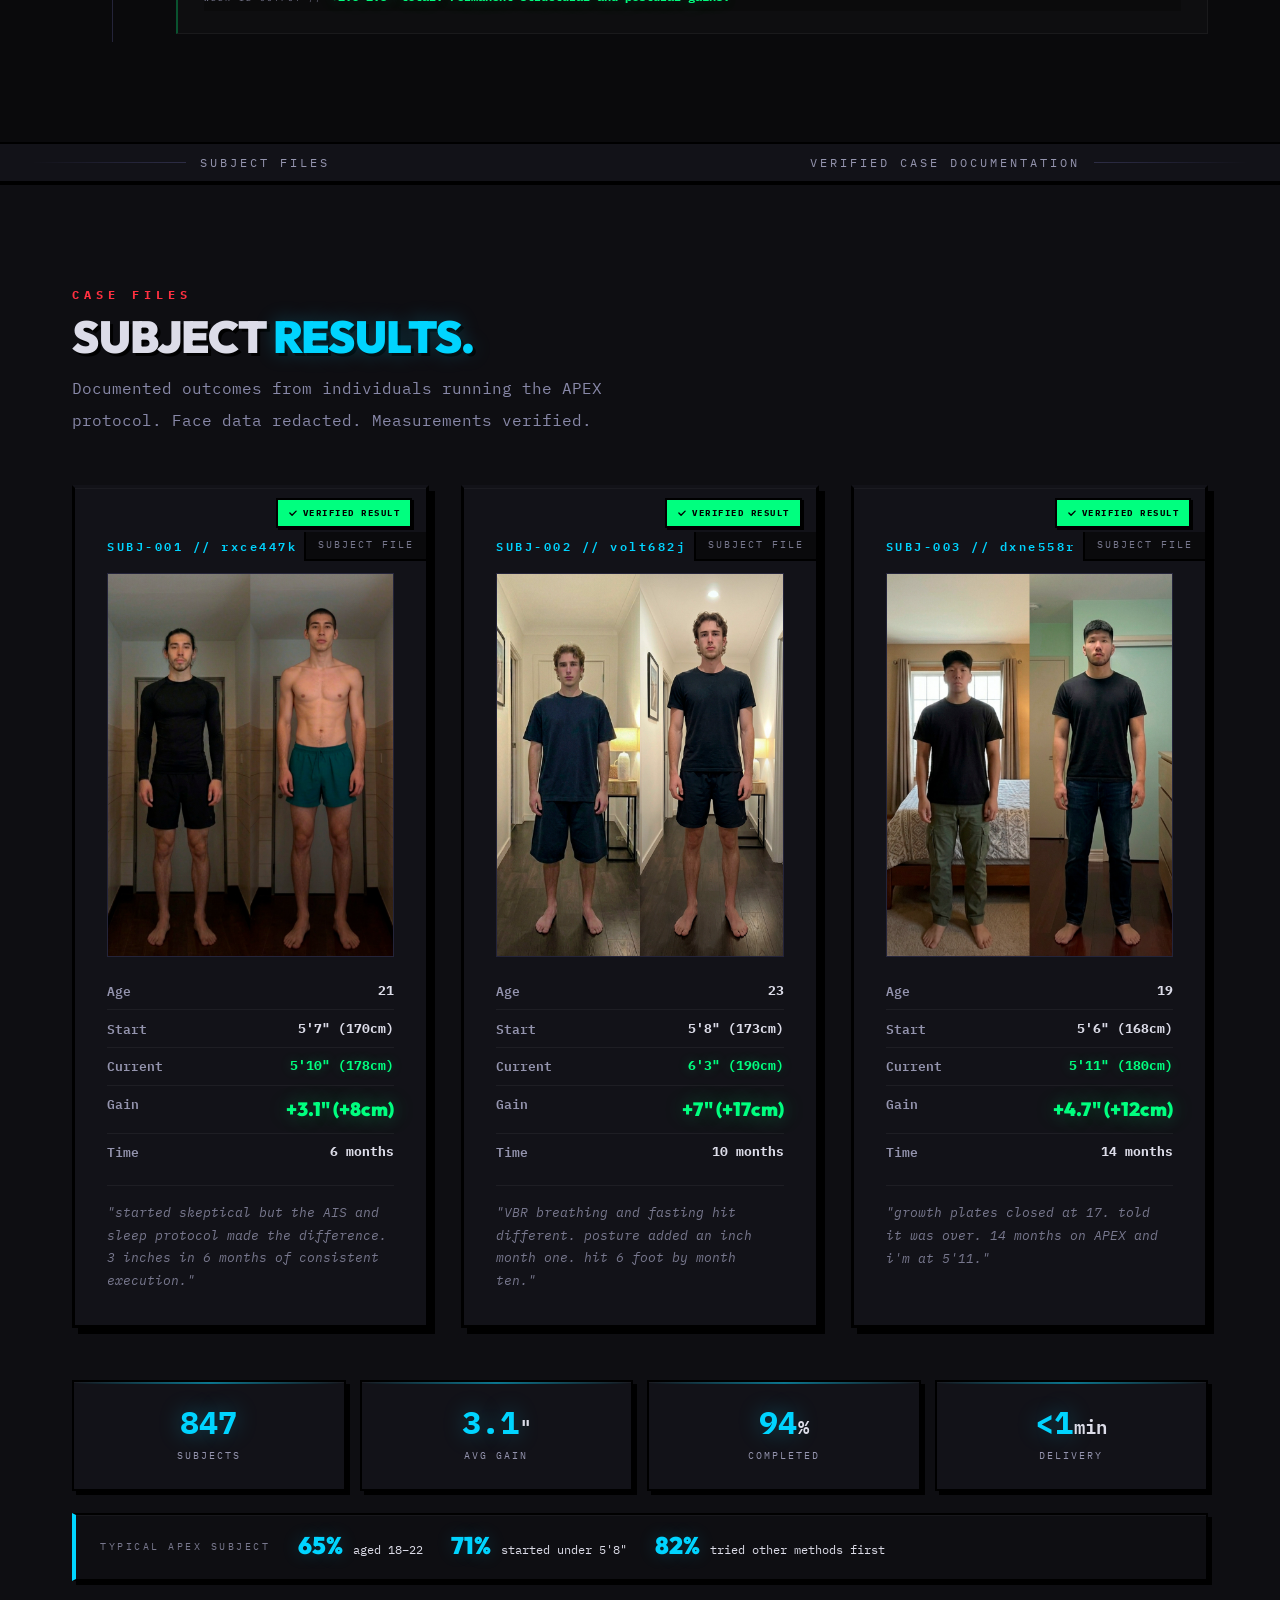
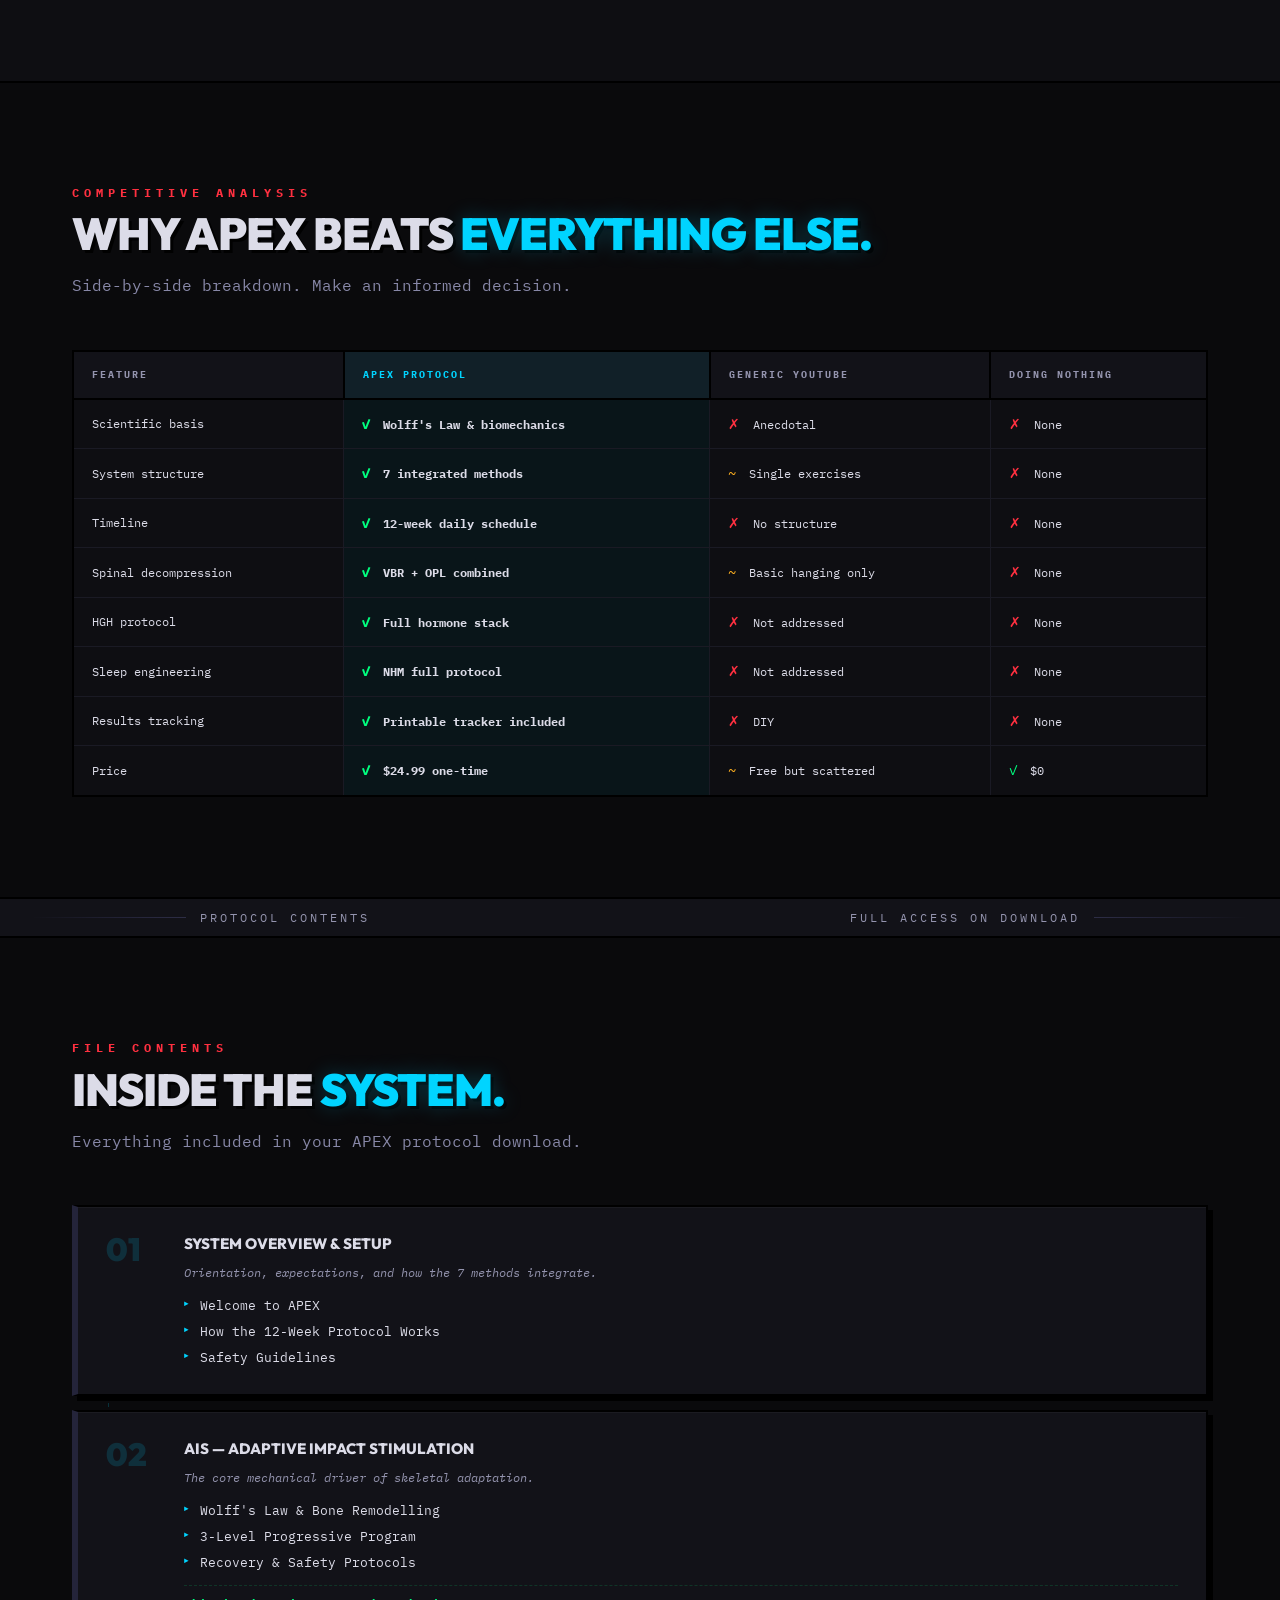
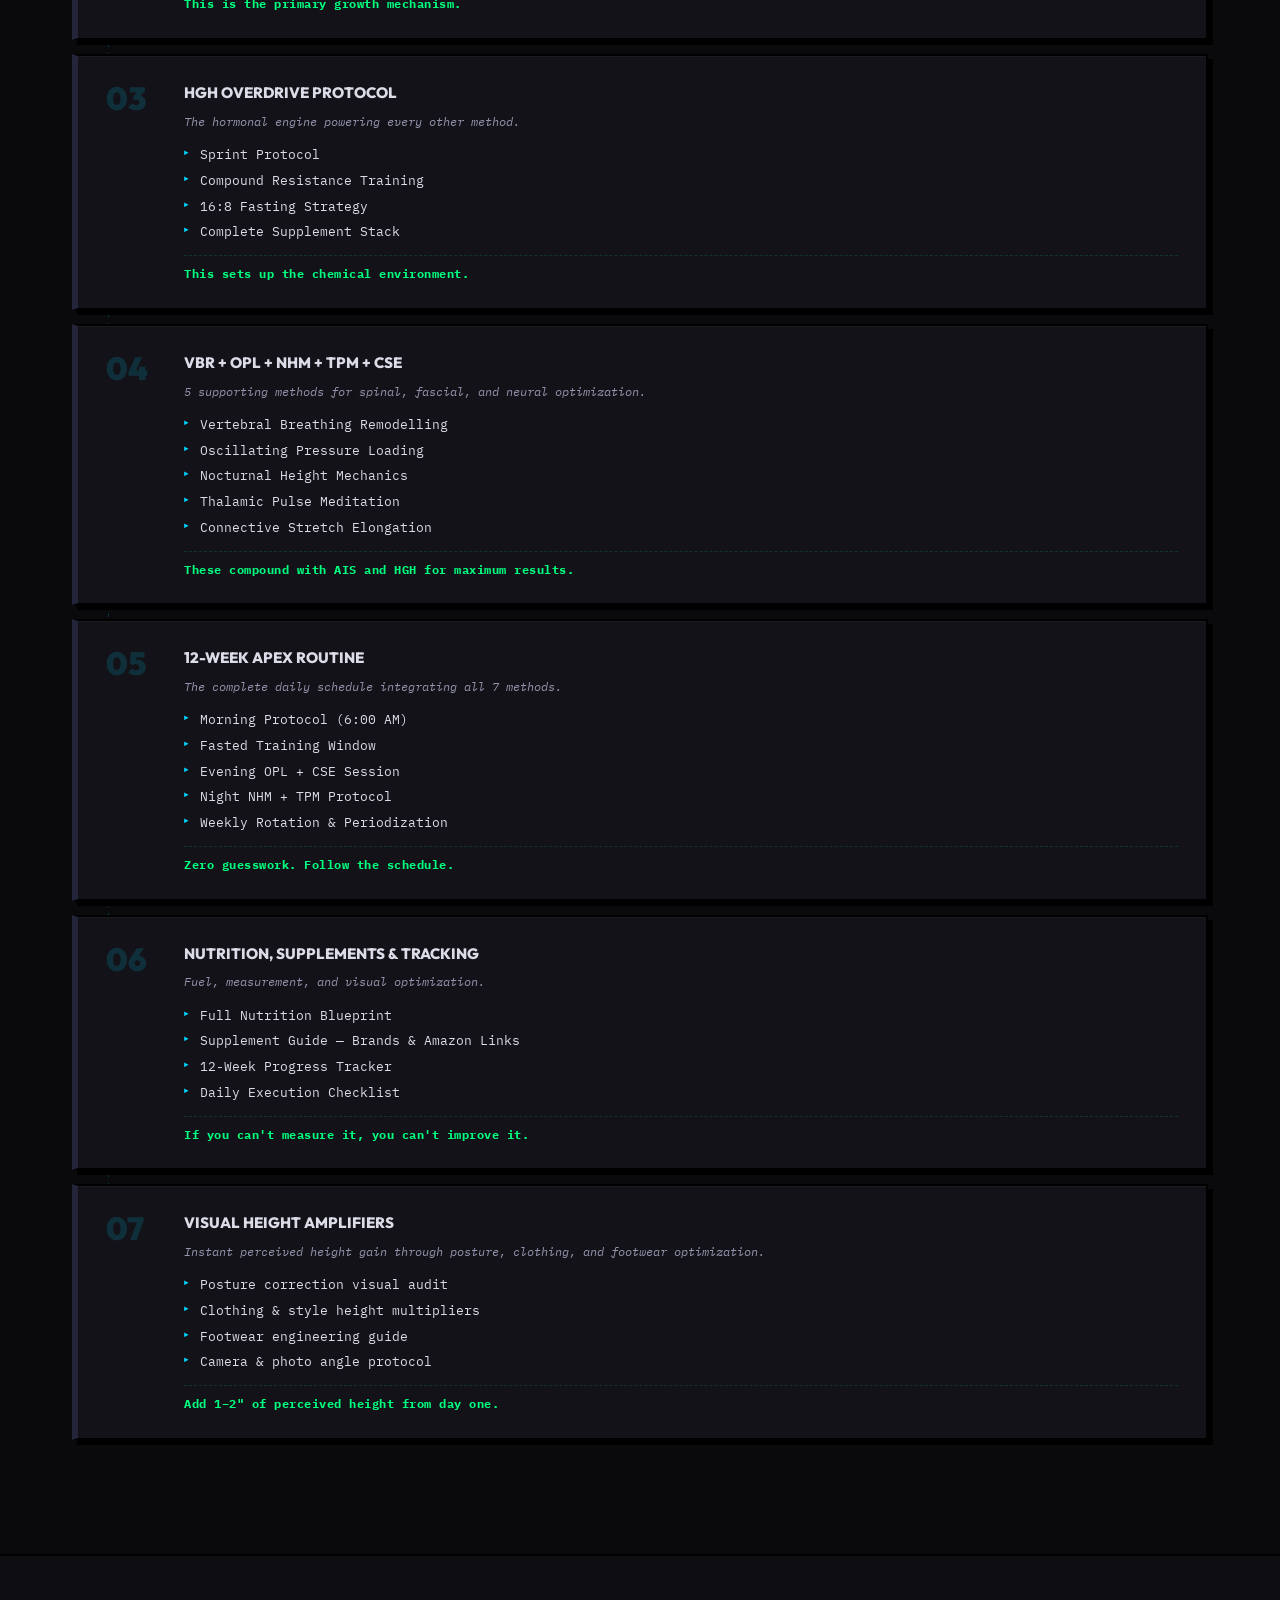
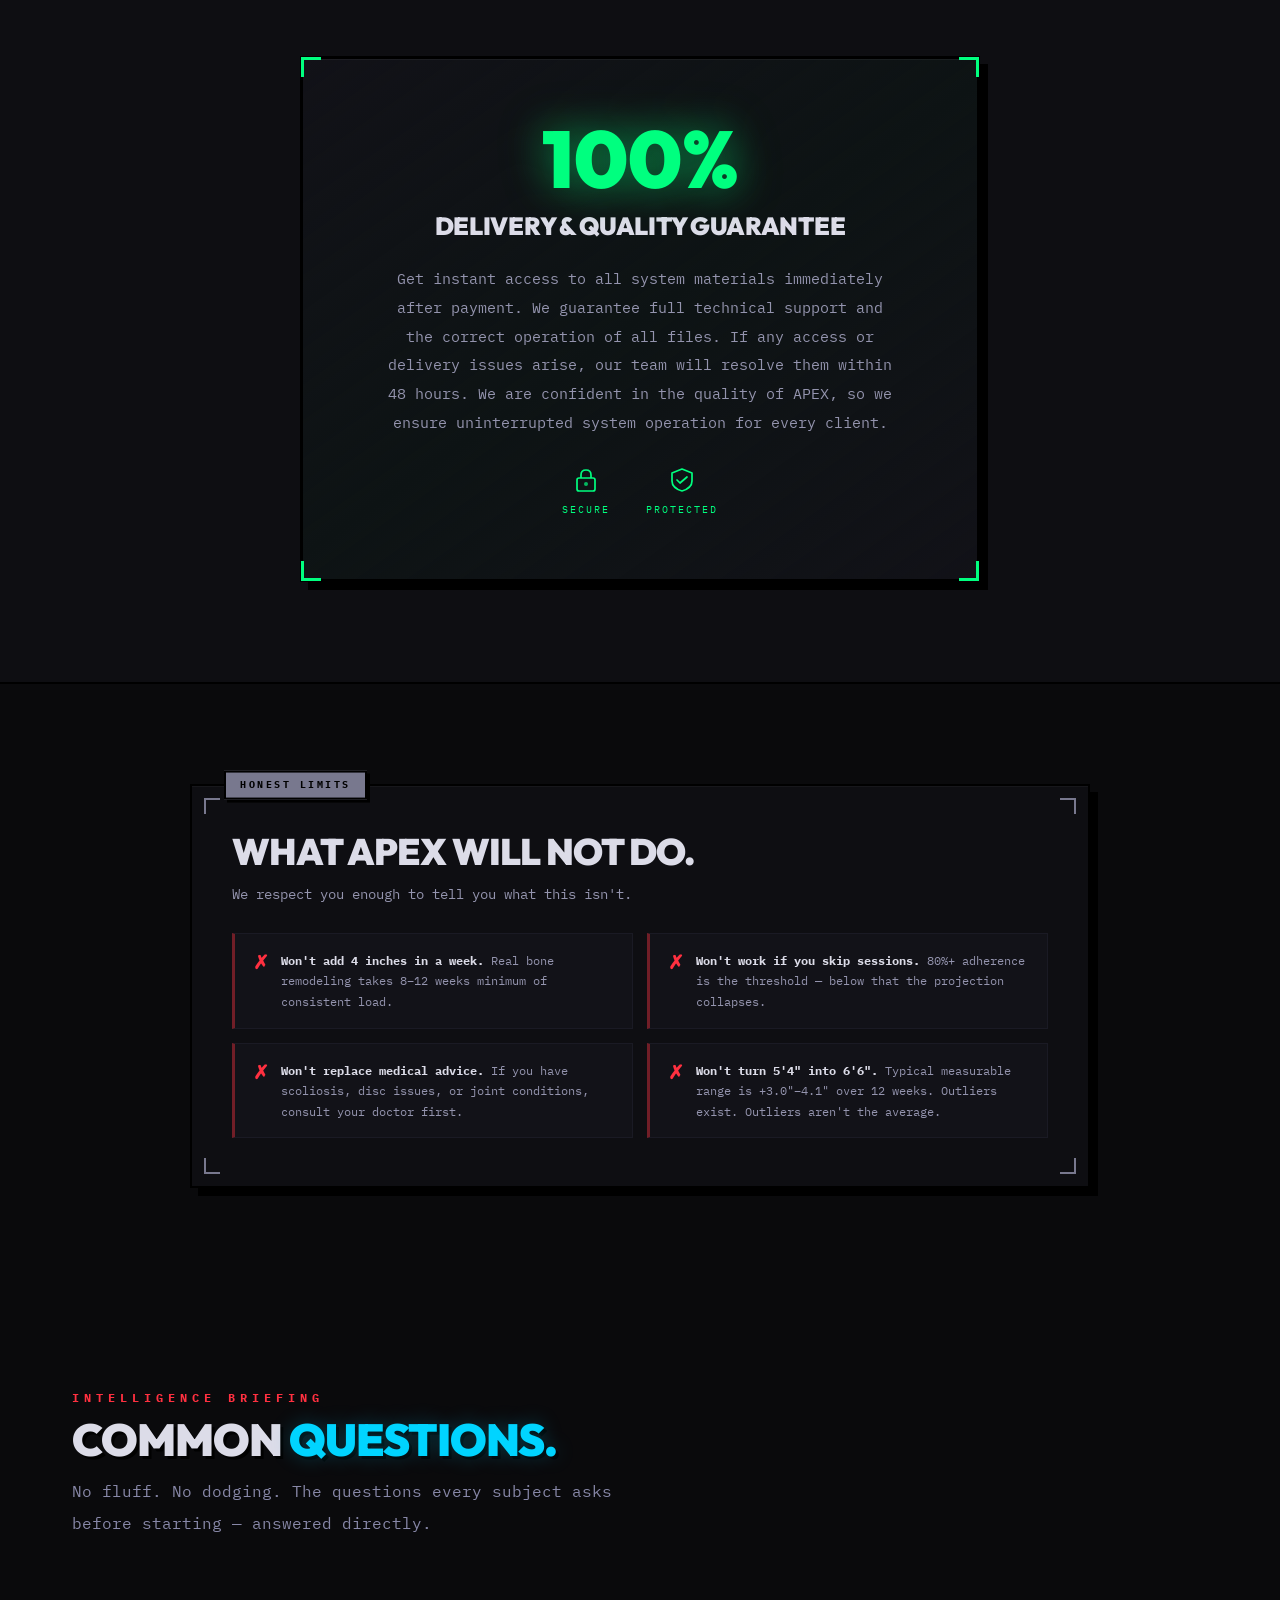
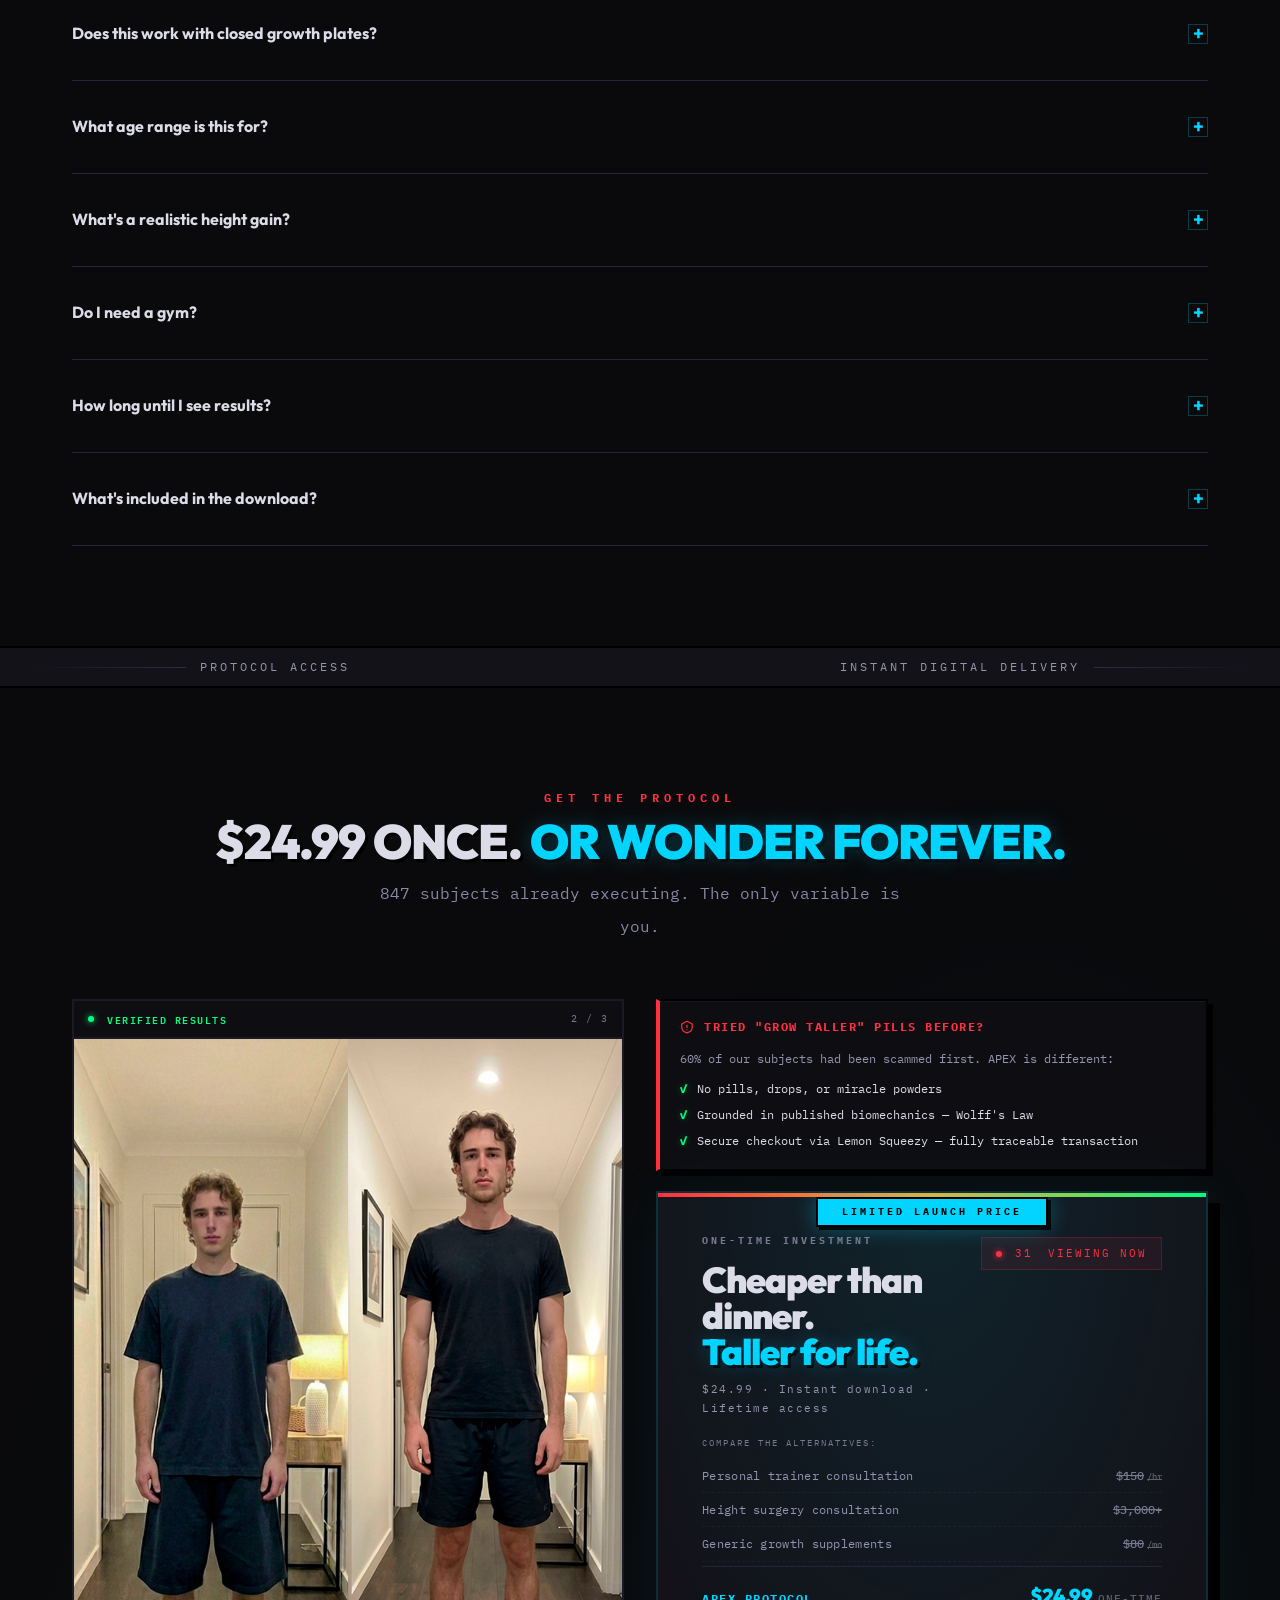
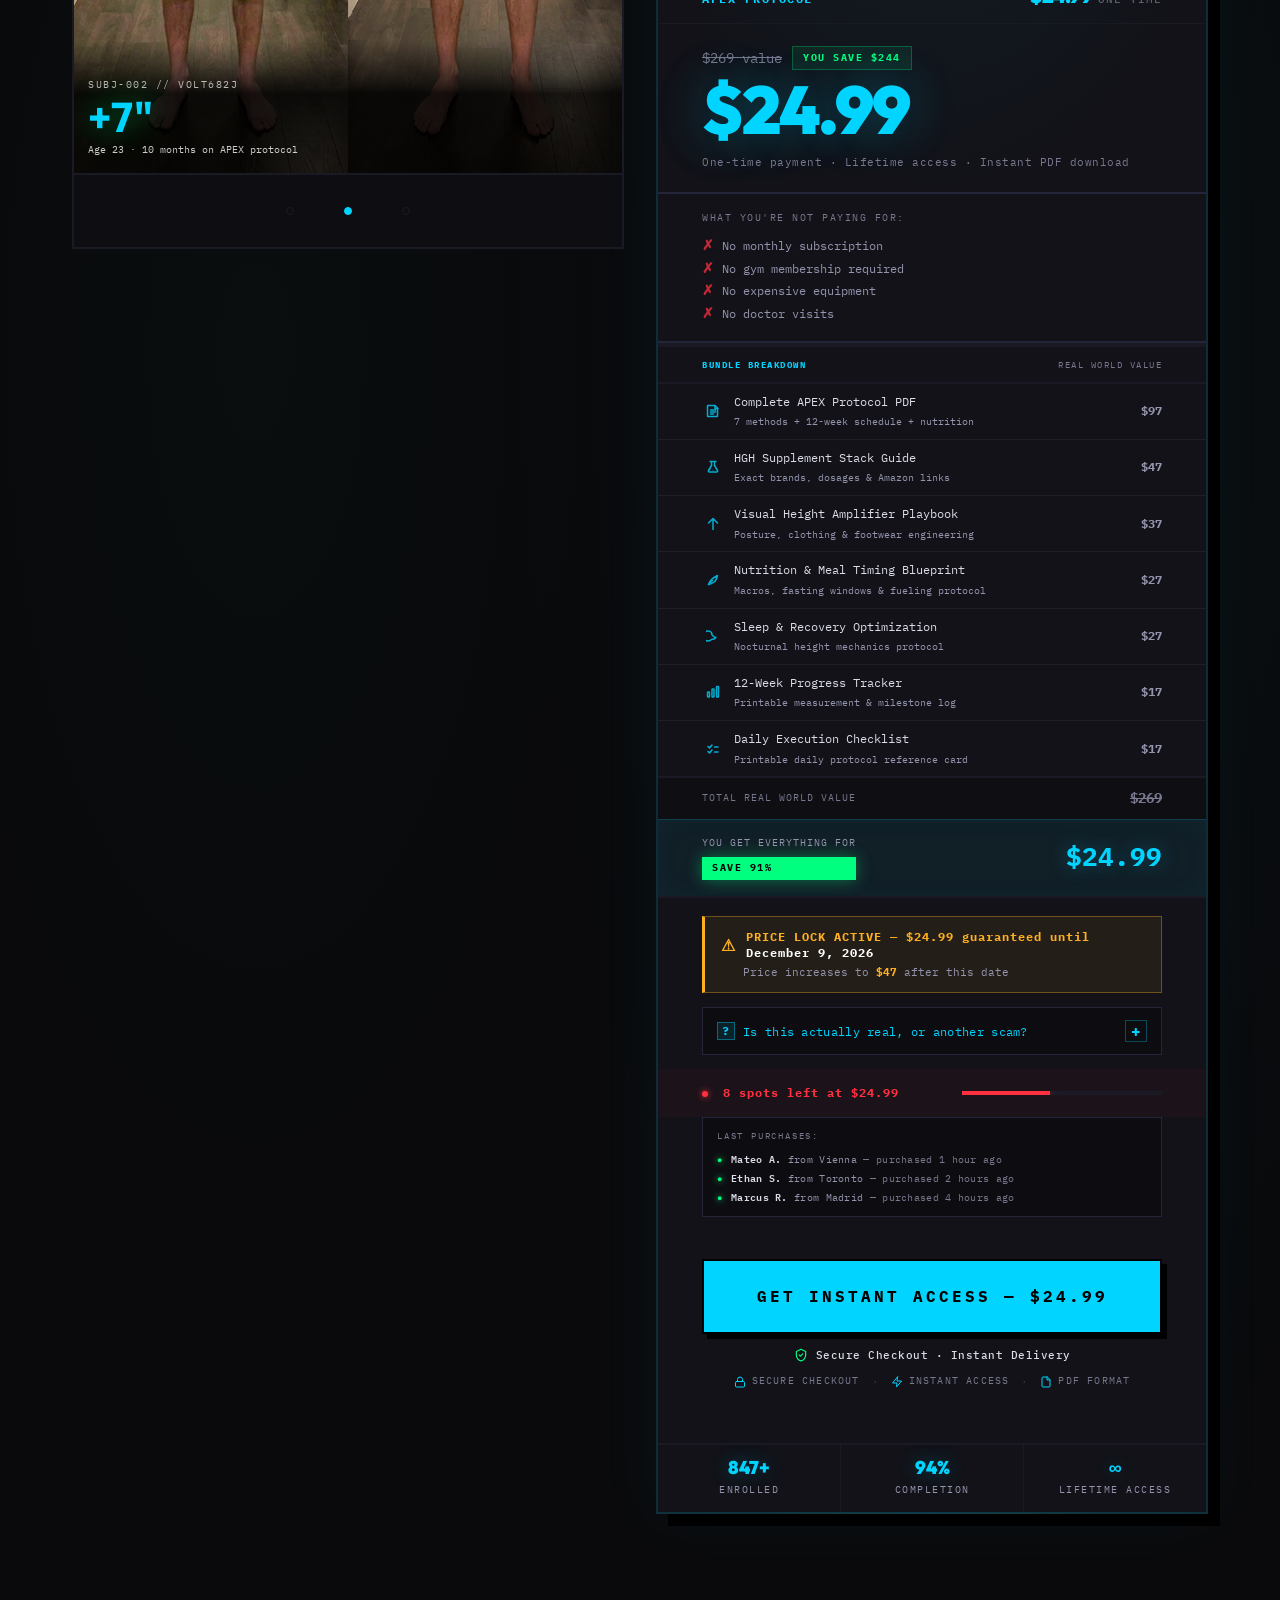
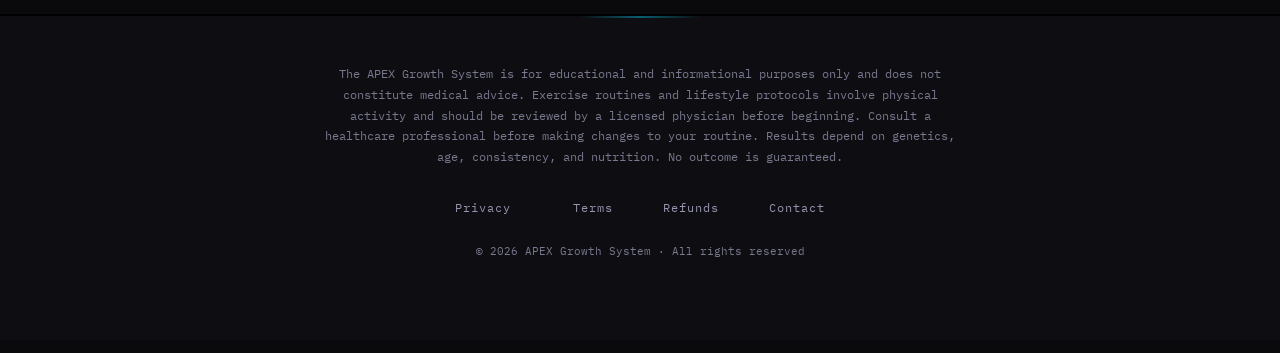
==== commit 6fa7f104: "Add files via upload" ====
--- a/index.html
+++ b/index.html
@@ -9,12 +9,12 @@
 <meta property="og:description" content="7 proprietary methods. 12 weeks. Measurable height results.">
 <meta property="og:type" content="website">
 <meta name="twitter:card" content="summary_large_image">
-<meta property="og:image" content="https://apexgrowthsystem.com/og-image.jpg">
+<meta property="og:image" content="https://apexgrowthsystem.net/og-image.jpg">
 <meta property="og:site_name" content="APEX Growth System">
 <meta property="og:locale" content="en_US">
 <meta name="theme-color" content="#020810">
 <meta name="robots" content="index, follow">
-<link rel="canonical" href="https://apexgrowthsystem.com/">
+<link rel="canonical" href="https://apexgrowthsystem.net/">
 <link rel="icon" href="favicon.svg" type="image/svg+xml">
 <script type="application/ld+json">
 {
@@ -28,7 +28,7 @@
     "priceCurrency": "USD",
     "price": "24.99",
     "availability": "https://schema.org/InStock",
-    "url": "https://apexgrowthsystem.com/#acquire"
+    "url": "https://apexgrowthsystem.net/#acquire"
   }
 }
 </script>
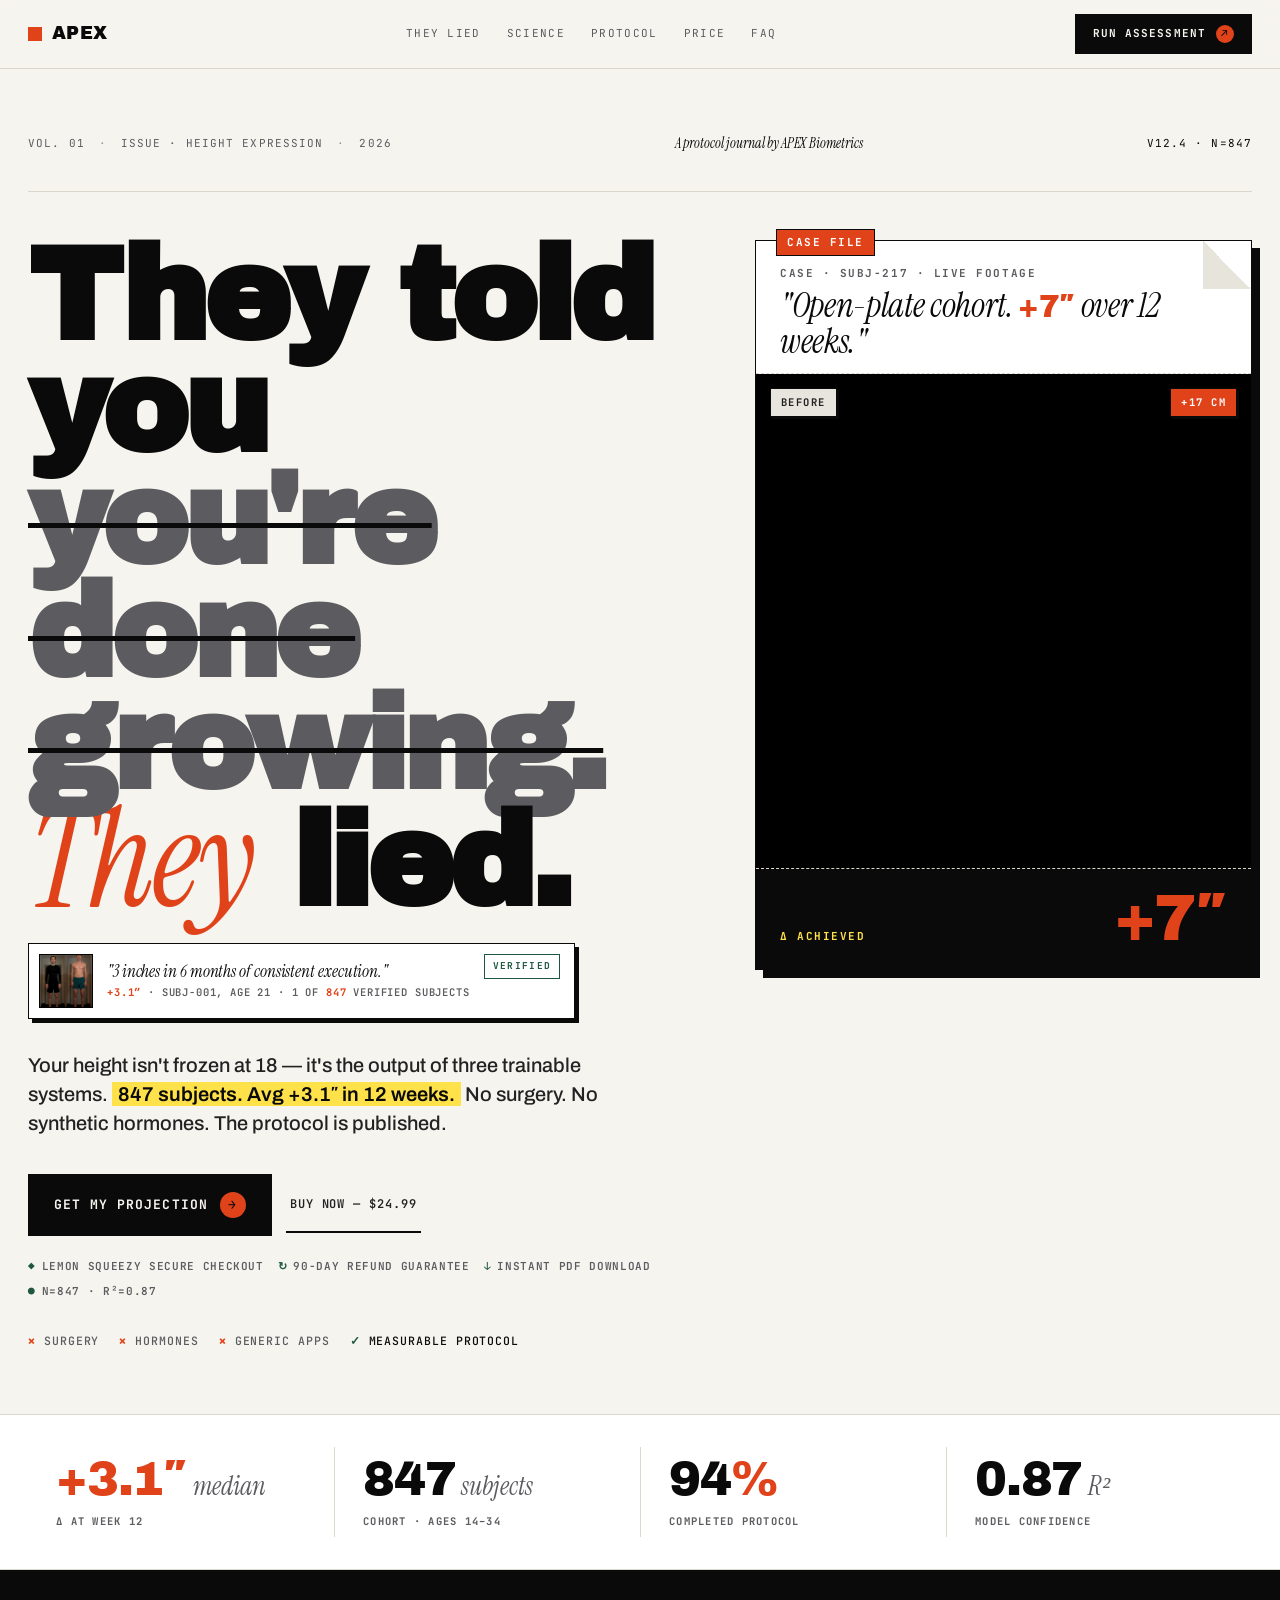
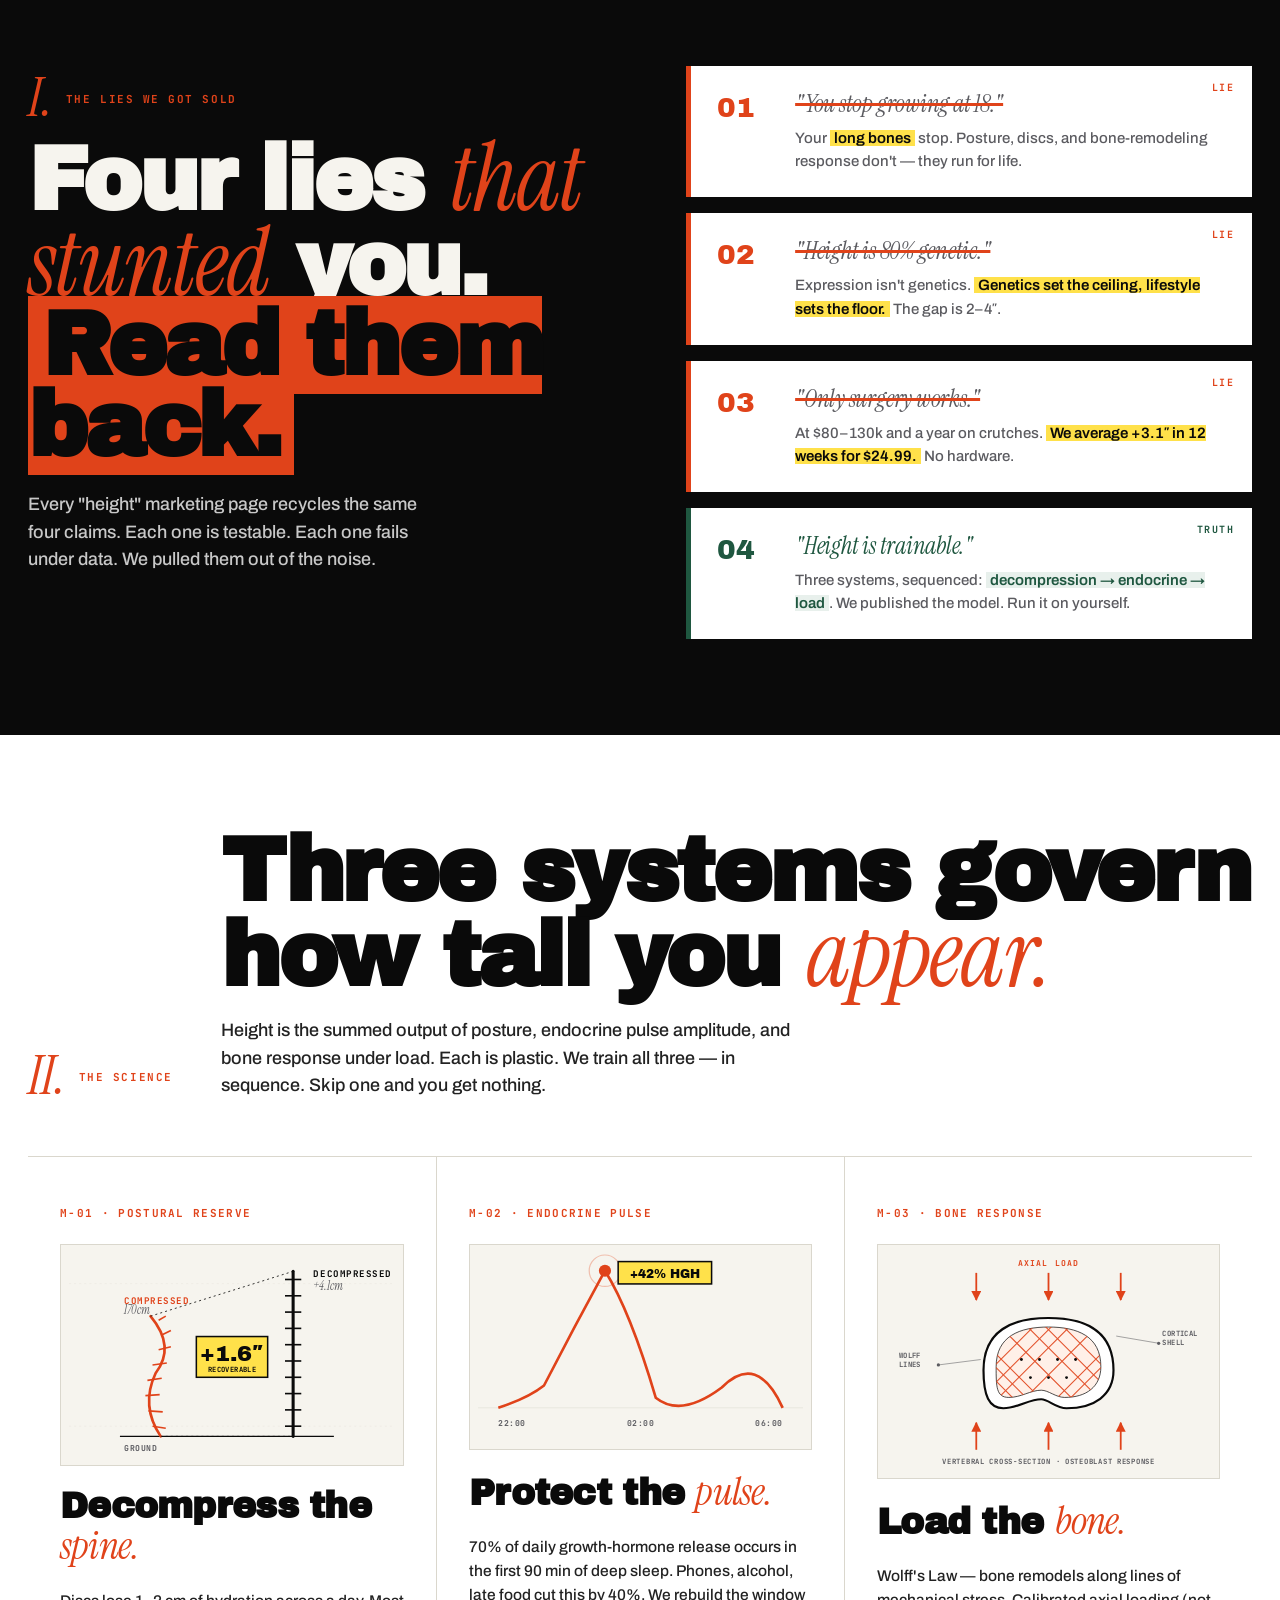
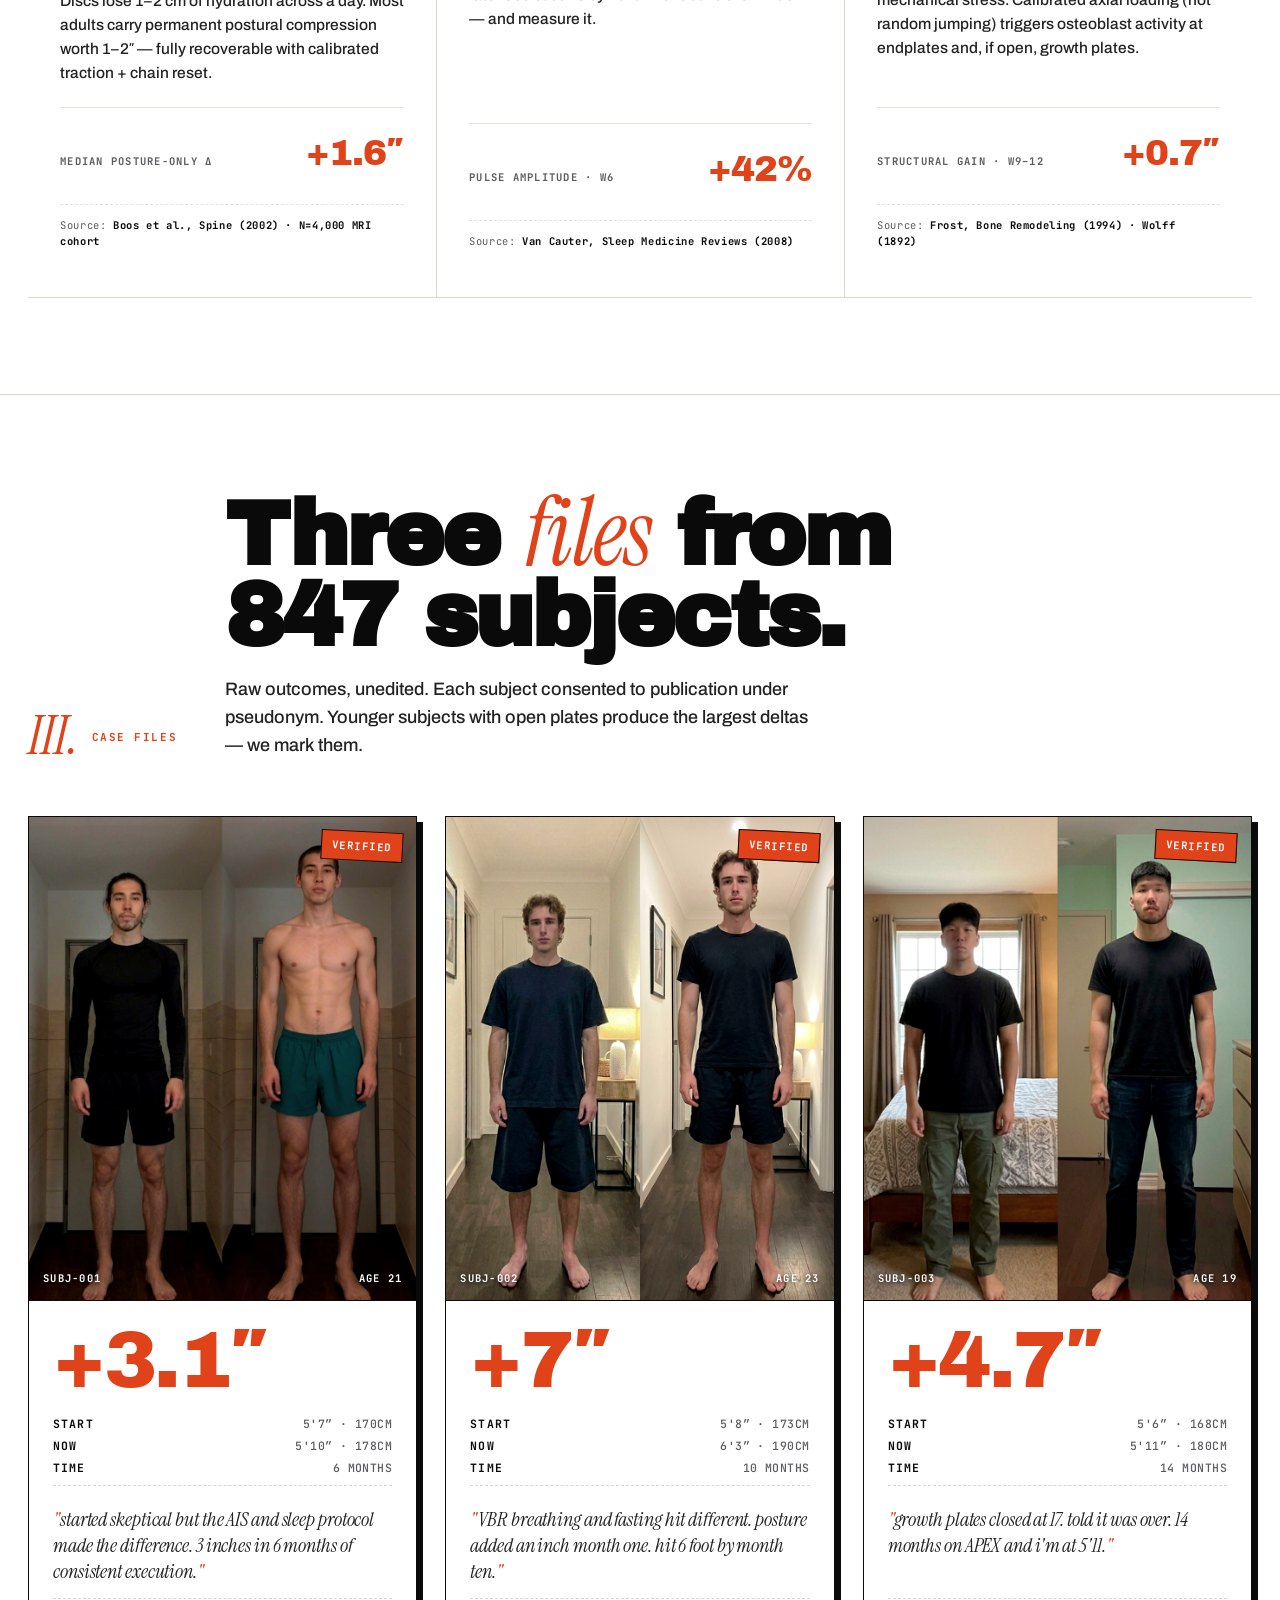
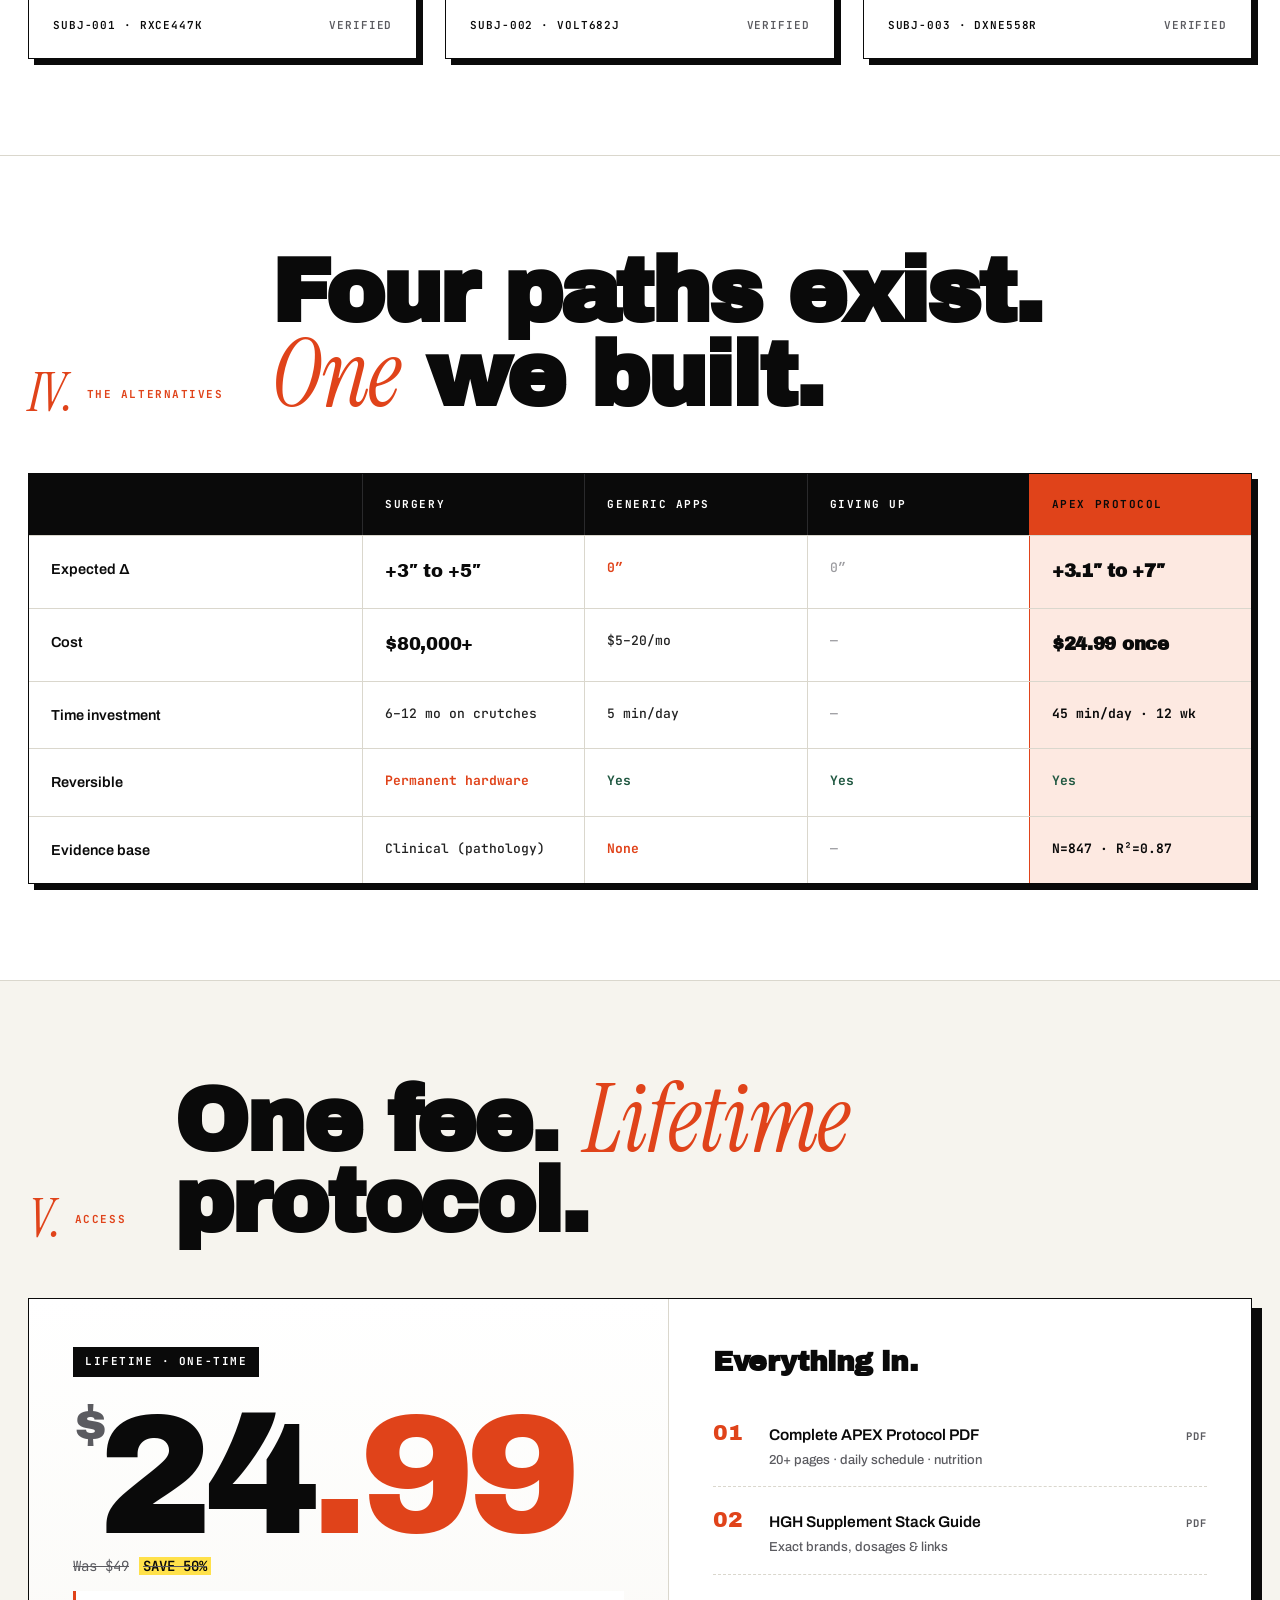
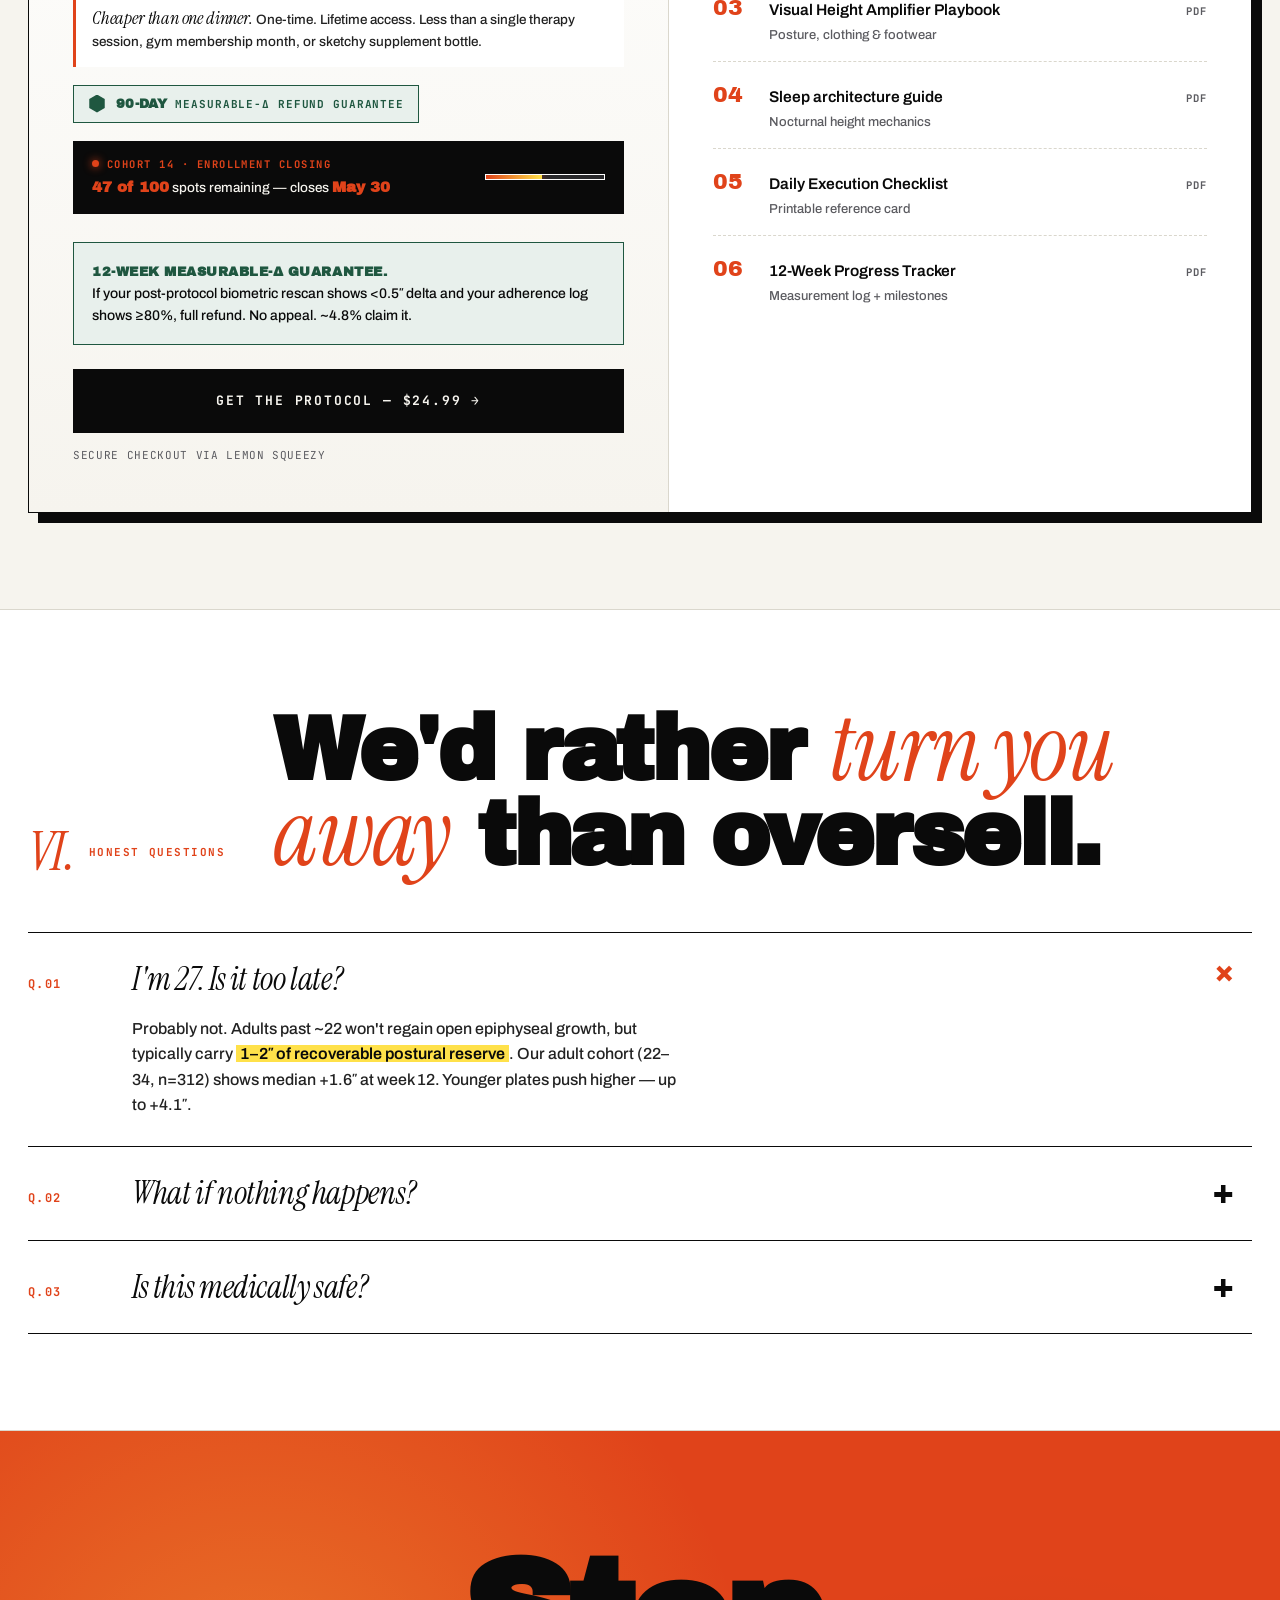
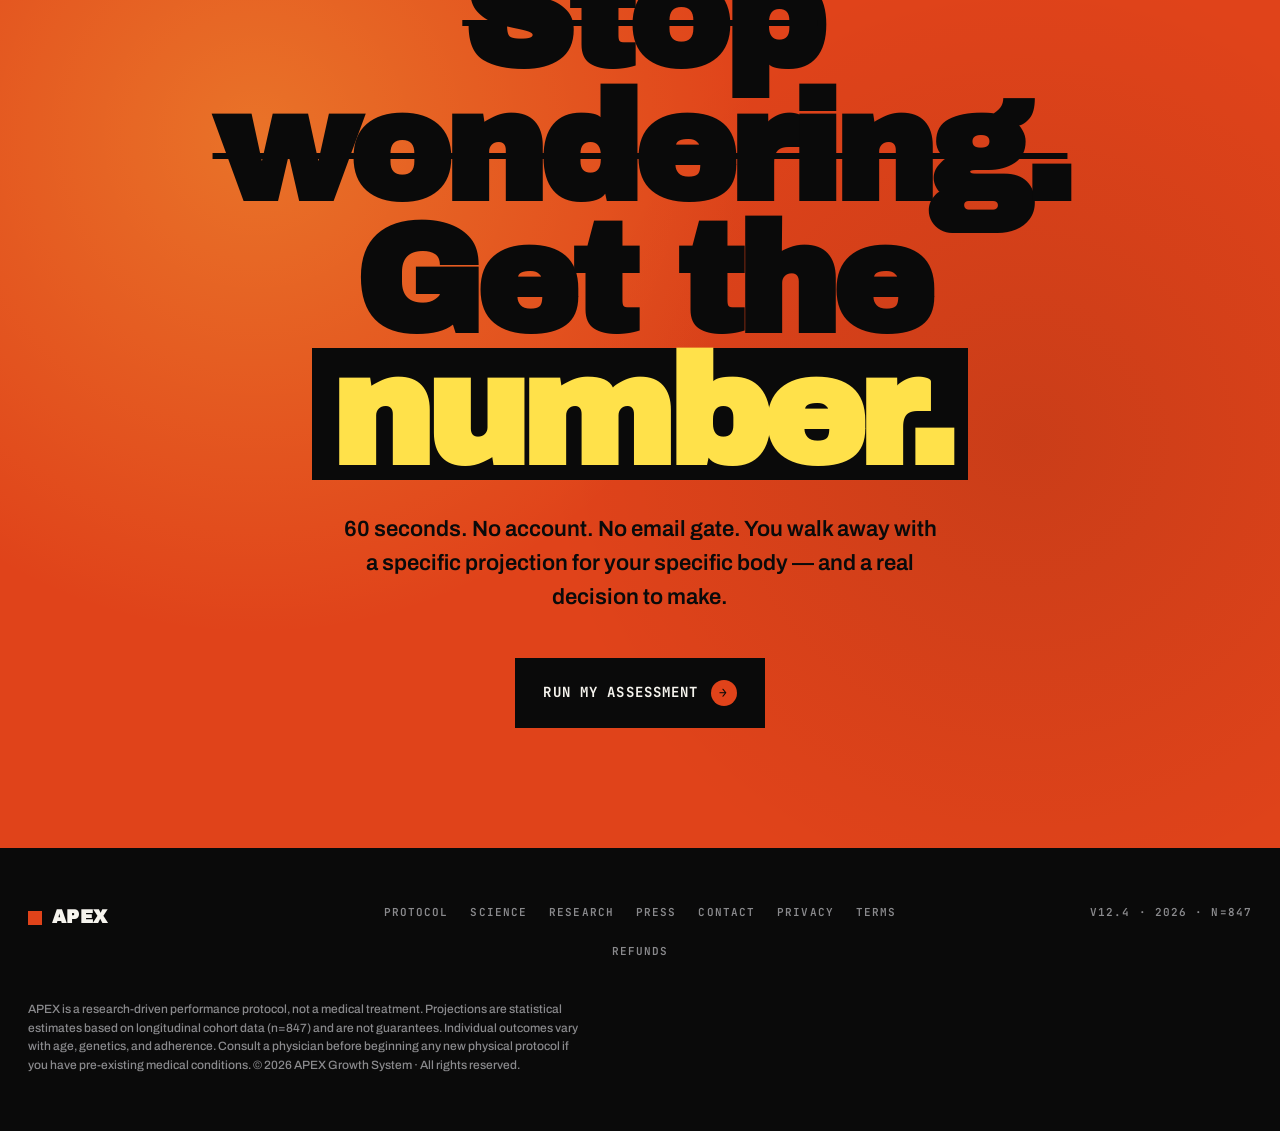
==== commit 3153909a: "Add files via upload" ====
--- a/index.html
+++ b/index.html
@@ -3,1504 +3,1334 @@
 <head>
 <meta charset="UTF-8">
 <meta name="viewport" content="width=device-width, initial-scale=1.0">
-<title>APEX Growth System — Height Optimization Protocol</title>
-<meta name="description" content="The most advanced height optimization system. 7 proprietary methods. 12-week protocol. Real results.">
-<meta property="og:title" content="APEX Growth System">
-<meta property="og:description" content="7 proprietary methods. 12 weeks. Measurable height results.">
-<meta property="og:type" content="website">
-<meta name="twitter:card" content="summary_large_image">
-<meta property="og:image" content="https://apexgrowthsystem.net/og-image.jpg">
-<meta property="og:site_name" content="APEX Growth System">
-<meta property="og:locale" content="en_US">
-<meta name="theme-color" content="#020810">
-<meta name="robots" content="index, follow">
-<link rel="canonical" href="https://apexgrowthsystem.net/">
-<link rel="icon" href="favicon.svg" type="image/svg+xml">
-<script type="application/ld+json">
-{
-  "@context": "https://schema.org/",
-  "@type": "Product",
-  "name": "APEX Growth System",
-  "description": "The most advanced height optimization system. 7 proprietary methods. 12-week protocol. Real results.",
-  "brand": { "@type": "Brand", "name": "APEX Growth System" },
-  "offers": {
-    "@type": "Offer",
-    "priceCurrency": "USD",
-    "price": "24.99",
-    "availability": "https://schema.org/InStock",
-    "url": "https://apexgrowthsystem.net/#acquire"
-  }
-}
-</script>
-<script type="application/ld+json">
-{
-  "@context": "https://schema.org",
-  "@type": "FAQPage",
-  "mainEntity": [
-    {
-      "@type": "Question",
-      "name": "Does this work with closed growth plates?",
-      "acceptedAnswer": {
-        "@type": "Answer",
-        "text": "Yes. Posture correction, disc decompression, connective tissue lengthening, and bone remodelling from mechanical loading all work regardless of growth plate status. Under-25 may see additional benefits."
-      }
-    },
-    {
-      "@type": "Question",
-      "name": "What age range is this for?",
-      "acceptedAnswer": {
-        "@type": "Answer",
-        "text": "Designed for 16-35. Over 35 still benefits significantly from posture optimization and spinal decompression."
-      }
-    },
-    {
-      "@type": "Question",
-      "name": "What's a realistic height gain?",
-      "acceptedAnswer": {
-        "@type": "Answer",
-        "text": "1-2\" measurable over 12 weeks from posture and decompression. With visual amplifiers: 2-4\" total perceived increase. Results depend on consistency, genetics, and full protocol adherence."
-      }
-    },
-    {
-      "@type": "Question",
-      "name": "Do I need a gym?",
-      "acceptedAnswer": {
-        "@type": "Answer",
-        "text": "Pull-up bar is essential. Gym recommended but alternatives provided: calisthenics, resistance bands, outdoor sprints."
-      }
-    },
-    {
-      "@type": "Question",
-      "name": "How long until I see results?",
-      "acceptedAnswer": {
-        "@type": "Answer",
-        "text": "Most subjects report noticeable posture improvement within 2-3 weeks. Measurable height changes typically appear by weeks 6-8 with consistent daily execution."
-      }
-    },
-    {
-      "@type": "Question",
-      "name": "What's included in the download?",
-      "acceptedAnswer": {
-        "@type": "Answer",
-        "text": "Complete APEX Protocol PDF (20+ pages, includes daily schedule, nutrition blueprint & visual amplifiers), Supplement Guide with exact brands and links, Printable Daily Checklist, 12-Week Progress Tracker. 4 files, instant download."
-      }
-    }
-  ]
-}
-</script>
+<title>APEX — They lied about your height</title>
+<link rel="icon" href="assets/favicon.svg" type="image/svg+xml">
 <link rel="preconnect" href="https://fonts.googleapis.com">
 <link rel="preconnect" href="https://fonts.gstatic.com" crossorigin>
-<link rel="stylesheet" href="https://fonts.googleapis.com/css2?family=IBM+Plex+Mono:ital,wght@0,400;0,500;0,600;0,700;1,400&family=Outfit:wght@400;500;600;700;800;900&display=swap" media="print" onload="this.media='all'">
-<noscript><link rel="stylesheet" href="https://fonts.googleapis.com/css2?family=IBM+Plex+Mono:ital,wght@0,400;0,500;0,600;0,700;1,400&family=Outfit:wght@400;500;600;700;800;900&display=swap"></noscript>
-<link rel="stylesheet" href="style.css">
+<link rel="preload" href="assets/hero.mp4" as="video" type="video/mp4">
+<link rel="preload" href="assets/SUBJ-001.png" as="image">
+<link rel="stylesheet" href="https://fonts.googleapis.com/css2?family=Archivo+Black&family=Archivo:wght@400;500;600;700;800&family=Instrument+Serif:ital@0;1&family=JetBrains+Mono:wght@400;500;700&display=swap">
+<style>
+:root{
+  --bg:#f6f4ee; --paper:#fff; --ink:#0a0a0a; --ink-2:#222; --mid:#5b5b60; --dim:#9b9b9f;
+  --line:#dad7cd; --line-2:#e7e4dc;
+  --hot:#e0431a; --hot-dim:#fde9e1;
+  --green:#1f5740; --green-dim:#e8f0ec;
+  --yellow:#ffe14a;
+  --display:'Archivo Black',sans-serif;
+  --serif:'Instrument Serif',serif;
+  --sans:'Archivo',sans-serif;
+  --mono:'JetBrains Mono',monospace;
+}
+*,*::before,*::after{margin:0;padding:0;box-sizing:border-box}
+html,body{background:var(--bg);color:var(--ink);font-family:var(--sans);font-size:15.5px;line-height:1.55;-webkit-font-smoothing:antialiased}
+a{color:inherit;text-decoration:none}
+button{font:inherit;cursor:pointer;border:none;background:none;color:inherit}
+img,svg{display:block;max-width:100%}
+::selection{background:var(--ink);color:var(--yellow)}
+.wrap{max-width:1320px;margin:0 auto;padding:0 28px}
+
+/* ============ NAV ============ */
+.nav{position:sticky;top:0;z-index:50;background:rgba(246,244,238,0.95);backdrop-filter:blur(14px);border-bottom:1px solid var(--line)}
+.nav-i{max-width:1320px;margin:0 auto;padding:14px 28px;display:grid;grid-template-columns:auto 1fr auto;gap:28px;align-items:center}
+.brand{display:flex;align-items:center;gap:10px;font-family:var(--display);font-size:18px;letter-spacing:.02em;color:var(--ink)}
+.brand .sq{width:14px;height:14px;background:var(--hot)}
+.nav-ul{display:flex;gap:26px;justify-content:center;font-family:var(--mono);font-size:11px;letter-spacing:.12em;text-transform:uppercase;color:var(--mid)}
+.nav-ul a:hover{color:var(--ink)}
+.nav-cta{
+  background:var(--ink);color:var(--bg);padding:11px 18px;
+  font-family:var(--mono);font-size:11px;font-weight:700;letter-spacing:.1em;text-transform:uppercase;
+  display:inline-flex;align-items:center;gap:10px;
+  transition:transform .15s,background .15s;
+}
+.nav-cta:hover{background:var(--hot);transform:translateY(-1px)}
+.nav-cta .arr{display:inline-flex;align-items:center;justify-content:center;width:18px;height:18px;background:var(--hot);color:var(--ink);border-radius:50%;font-size:11px}
+.nav-cta:hover .arr{background:var(--bg);color:var(--hot)}
+
+/* ============ HERO ============ */
+.hero{padding:64px 0 64px;position:relative;border-bottom:1px solid var(--line)}
+.hero-meta{
+  display:grid;grid-template-columns:auto 1fr auto;gap:28px;align-items:center;
+  font-family:var(--mono);font-size:11px;letter-spacing:.1em;text-transform:uppercase;color:var(--mid);
+  padding-bottom:36px;border-bottom:1px solid var(--line);margin-bottom:48px;
+}
+.hero-meta .ml{display:flex;gap:14px;align-items:center}
+.hero-meta .ml span:not(:last-child)::after{content:'·';margin-left:14px;color:var(--dim)}
+.hero-meta .vol{justify-self:center;font-family:var(--serif);font-style:italic;font-size:14px;color:var(--ink);letter-spacing:0;text-transform:none}
+.hero-meta .ver{color:var(--ink)}
+
+.hero-grid{display:grid;grid-template-columns:1.35fr 1fr;gap:56px;align-items:start}
+
+.hero-h1{
+  font-family:var(--display);font-weight:900;
+  font-size:clamp(64px,10.2vw,164px);line-height:.86;letter-spacing:-0.04em;
+  text-wrap:balance;
+}
+.hero-h1 .strike{
+  position:relative;display:inline;
+  color:var(--mid);
+  text-decoration:line-through;
+  text-decoration-color:var(--ink);
+  text-decoration-thickness:5px;
+  text-decoration-skip-ink:none;
+}
+.hero-h1 .strike::after{content:none}
+.hero-h1 .serif{
+  font-family:var(--serif);font-weight:400;font-style:italic;
+  font-size:1.05em;letter-spacing:-.015em;color:var(--hot);
+  display:inline-block;
+}
+.hero-h1 .underline{position:relative;display:inline-block}
+.hero-h1 .underline::after{
+  content:'';position:absolute;left:0;right:0;bottom:0.04em;height:14px;
+  background:var(--yellow);z-index:-1;
+}
+
+.hero-lede{
+  margin-top:32px;font-size:20px;line-height:1.45;color:var(--ink-2);max-width:52ch;font-weight:500;
+}
+.hero-lede strong{background:var(--yellow);padding:1px 6px;color:var(--ink);font-weight:600}
+
+.hero-cta{margin-top:36px;display:flex;gap:14px;align-items:center;flex-wrap:wrap}
+.btn-primary{
+  background:var(--ink);color:var(--bg);padding:18px 26px;
+  font-family:var(--mono);font-size:13px;font-weight:700;letter-spacing:.08em;text-transform:uppercase;
+  display:inline-flex;align-items:center;gap:12px;
+  transition:transform .15s,background .15s;
+}
+.btn-primary:hover{transform:translateY(-2px);background:var(--hot)}
+.btn-primary .arr{width:26px;height:26px;background:var(--hot);color:var(--ink);border-radius:50%;display:inline-flex;align-items:center;justify-content:center;font-weight:900;font-size:13px;transition:background .15s,color .15s}
+.btn-primary:hover .arr{background:var(--bg);color:var(--hot)}
+.btn-ghost{
+  color:var(--ink-2);padding:18px 4px;
+  font-family:var(--mono);font-size:12px;font-weight:600;letter-spacing:.08em;text-transform:uppercase;
+  border-bottom:2px solid var(--ink);transition:color .15s;
+}
+.btn-ghost:hover{color:var(--hot);border-color:var(--hot)}
+.cta-note{font-family:var(--mono);font-size:11px;letter-spacing:.06em;color:var(--mid);text-transform:uppercase}
+
+.hero-caps{display:flex;gap:20px;margin-top:32px;flex-wrap:wrap;font-family:var(--mono);font-size:11.5px;font-weight:500;letter-spacing:.08em;text-transform:uppercase;color:var(--mid)}
+.hero-caps span{display:inline-flex;gap:8px;align-items:center}
+.hero-caps span::before{content:'✕';color:var(--hot);font-weight:900}
+.hero-caps .ok{color:var(--ink)}
+.hero-caps .ok::before{content:'✓';color:var(--green)}
+
+/* hero proof card */
+.proof-card{
+  background:var(--paper);border:1px solid var(--ink);
+  box-shadow:8px 8px 0 var(--ink);position:relative;
+}
+.proof-card::before{
+  content:'CASE FILE';position:absolute;top:-12px;left:20px;
+  background:var(--hot);color:var(--paper);padding:4px 10px;border:1px solid var(--ink);
+  font-family:var(--mono);font-size:11px;font-weight:700;letter-spacing:.14em;
+}
+.proof-card::after{
+  content:'';position:absolute;top:0;right:0;width:48px;height:48px;
+  background:linear-gradient(225deg,transparent 50%,var(--line-2) 50%);
+}
+.pc-video{position:relative;aspect-ratio:1/1;background:#000;overflow:hidden;border-bottom:1px dashed var(--line)}
+.pc-video video{position:absolute;inset:0;width:100%;height:100%;object-fit:cover;filter:contrast(1.05) saturate(.9)}
+.pc-video-lbl{position:absolute;top:14px;font-family:var(--mono);font-size:10.5px;font-weight:700;letter-spacing:.14em;padding:5px 10px;border:1px solid var(--ink);text-transform:uppercase;box-shadow:2px 2px 0 var(--ink)}
+.pc-video-lbl.bef{left:14px;background:rgba(245,242,234,.95);color:var(--ink-2)}
+.pc-video-lbl.aft{right:14px;background:var(--hot);color:var(--paper)}
+.pc-head{padding:24px 24px 14px;border-bottom:1px dashed var(--line)}
+.pc-head .id{font-family:var(--mono);font-size:11px;font-weight:700;letter-spacing:.14em;color:var(--mid);text-transform:uppercase}
+.pc-head h3{
+  font-family:var(--serif);font-weight:400;font-style:italic;font-size:34px;line-height:1.05;
+  letter-spacing:-.01em;color:var(--ink);margin-top:6px;
+}
+.pc-head h3 .num{font-style:normal;color:var(--hot);font-family:var(--display);font-size:.92em}
+.pc-body{padding:8px 24px 20px}
+.pc-row{display:grid;grid-template-columns:120px 1fr;padding:10px 0;border-bottom:1px dashed var(--line-2);font-family:var(--mono);font-size:13px;align-items:baseline}
+.pc-row:last-child{border-bottom:0}
+.pc-row .k{font-size:10.5px;letter-spacing:.12em;text-transform:uppercase;color:var(--mid);font-weight:700}
+.pc-row .v{color:var(--ink);font-weight:500}
+.pc-row .v em{font-family:var(--serif);font-style:italic;color:var(--hot);font-size:15px}
+.pc-final{
+  display:flex;justify-content:space-between;align-items:baseline;
+  background:var(--ink);color:var(--paper);padding:18px 24px;
+}
+.pc-final .l{font-family:var(--mono);font-size:11px;font-weight:700;letter-spacing:.14em;text-transform:uppercase;color:var(--yellow)}
+.pc-final .v{font-family:var(--display);font-size:64px;line-height:1;color:var(--hot);letter-spacing:-.03em}
+
+/* ============ Data strip ============ */
+.strip{
+  padding:32px 0;border-bottom:1px solid var(--line);background:var(--paper);
+}
+.strip-row{display:grid;grid-template-columns:repeat(4,1fr);gap:0}
+.strip-cell{padding:8px 28px;border-left:1px solid var(--line)}
+.strip-cell:first-child{border-left:0}
+.strip-cell .n{font-family:var(--display);font-size:48px;line-height:1;letter-spacing:-.025em}
+.strip-cell .n .ac{color:var(--hot)}
+.strip-cell .n .small{font-family:var(--serif);font-style:italic;font-weight:400;font-size:.55em;color:var(--mid);margin-left:6px;letter-spacing:0}
+.strip-cell .l{font-family:var(--mono);font-size:10.5px;font-weight:700;letter-spacing:.12em;text-transform:uppercase;color:var(--mid);margin-top:10px}
+
+/* ============ SECTION META ============ */
+.sec{padding:96px 0;border-bottom:1px solid var(--line)}
+.sec.paper{background:var(--paper)}
+.sec.dark{background:var(--ink);color:var(--bg);border-bottom:0}
+.sec-head{display:grid;grid-template-columns:auto 1fr;gap:48px;margin-bottom:56px;align-items:end}
+.sec-kick{font-family:var(--mono);font-size:11px;font-weight:700;letter-spacing:.14em;text-transform:uppercase;color:var(--hot);display:flex;gap:14px;align-items:center;padding-top:10px}
+.sec-kick .idx{
+  font-family:var(--serif);font-style:italic;font-weight:400;font-size:54px;color:var(--hot);
+  letter-spacing:-.02em;line-height:.85;
+}
+.sec.dark .sec-kick{color:var(--hot)}
+.sec.dark .sec-kick .idx{color:var(--hot)}
+.sec-h2{
+  font-family:var(--display);font-weight:900;
+  font-size:clamp(48px,7vw,108px);line-height:.9;letter-spacing:-.035em;text-wrap:balance;
+}
+.sec-h2 .serif{font-family:var(--serif);font-style:italic;font-weight:400;color:var(--hot);font-size:1.05em;letter-spacing:-.02em}
+.sec-h2 .hl{background:var(--ink);color:var(--bg);padding:0 12px;display:inline-block}
+.sec.dark .sec-h2 .hl{background:var(--hot);color:var(--ink)}
+.sec-h2 .ul{background:linear-gradient(transparent 68%,var(--yellow) 68%,var(--yellow) 92%,transparent 92%)}
+.sec-lede{max-width:60ch;font-size:18px;color:var(--ink-2);margin-top:20px;font-weight:500}
+.sec.dark .sec-lede{color:#c8c8c8}
+
+/* ============ LIES ============ */
+.lies-grid{display:grid;grid-template-columns:1.05fr 1fr;gap:64px;align-items:start}
+.lies-grid .copy h2{font-family:var(--display);font-size:clamp(48px,7vw,104px);line-height:.9;letter-spacing:-.035em;color:var(--bg)}
+.lies-grid .copy h2 .serif{font-family:var(--serif);font-style:italic;font-weight:400;color:var(--hot);font-size:1.05em;letter-spacing:-.02em}
+.lies-grid .copy h2 .hl{background:var(--hot);color:var(--ink);padding:0 14px}
+.lies-grid .copy p{font-size:18px;color:#c8c8c8;font-weight:500;margin-top:24px;max-width:42ch}
+.lies-list{display:flex;flex-direction:column;gap:16px}
+.lie{
+  background:var(--paper);color:var(--ink);padding:24px 26px;
+  display:grid;grid-template-columns:60px 1fr;gap:18px;
+  border-left:5px solid var(--hot);position:relative;
+}
+.lie.truth{border-left-color:var(--green)}
+.lie .n{font-family:var(--display);font-size:28px;color:var(--hot);line-height:1;padding-top:4px}
+.lie.truth .n{color:var(--green)}
+.lie .q{font-family:var(--serif);font-style:italic;font-weight:400;font-size:24px;line-height:1.2;letter-spacing:-.01em;color:var(--ink);margin-bottom:8px}
+.lie .q .strike{text-decoration:line-through;text-decoration-thickness:3px;text-decoration-color:var(--hot);color:var(--mid)}
+.lie .a{font-size:15px;color:var(--mid);font-weight:500}
+.lie .a b{background:var(--yellow);color:var(--ink);padding:0 4px;font-weight:600}
+.lie.truth .q{color:var(--green)}
+.lie.truth .a b{background:var(--green-dim);color:var(--green)}
+.lie::after{
+  content:'LIE';position:absolute;top:14px;right:18px;
+  font-family:var(--mono);font-size:10px;font-weight:700;letter-spacing:.14em;color:var(--hot);
+}
+.lie.truth::after{content:'TRUTH';color:var(--green)}
+
+/* ============ MECHANISMS ============ */
+.mechs{display:grid;grid-template-columns:repeat(3,1fr);gap:0;border-top:1px solid var(--line);border-bottom:1px solid var(--line)}
+.mech{padding:48px 32px;border-left:1px solid var(--line);display:flex;flex-direction:column;gap:22px;background:var(--paper)}
+.mech:first-child{border-left:0}
+.mech-num{font-family:var(--mono);font-size:11px;font-weight:700;letter-spacing:.12em;color:var(--hot);text-transform:uppercase}
+.mech-fig{aspect-ratio:5/3;border:1px solid var(--line);background:var(--bg);padding:8px}
+.mech h3{font-family:var(--display);font-size:36px;line-height:1.05;letter-spacing:-.02em;color:var(--ink)}
+.mech h3 .serif{font-family:var(--serif);font-style:italic;font-weight:400;color:var(--hot);font-size:1.08em;letter-spacing:-.02em}
+.mech p{color:var(--ink-2);font-size:15.5px;flex:1;font-weight:500}
+.mech .stat{display:flex;justify-content:space-between;align-items:baseline;padding-top:18px;border-top:1px solid var(--line-2)}
+.mech .stat .n{font-family:var(--display);font-size:36px;letter-spacing:-.025em;color:var(--hot)}
+.mech .stat .l{font-family:var(--mono);font-size:10.5px;font-weight:700;letter-spacing:.12em;color:var(--mid);text-transform:uppercase}
+.mech .cite{font-family:var(--mono);font-size:10.5px;letter-spacing:.06em;color:var(--mid);border-top:1px dashed var(--line-2);padding-top:12px}
+.mech .cite b{color:var(--ink);font-weight:700}
+
+/* ============ PROTOCOL ============ */
+.proto{display:grid;grid-template-columns:repeat(4,1fr);gap:0;border:1px solid var(--ink);background:var(--paper)}
+.phase{padding:36px 28px;border-right:1px solid var(--line);display:flex;flex-direction:column;gap:14px;position:relative}
+.phase:last-child{border-right:0;background:var(--ink);color:var(--bg)}
+.phase .n{font-family:var(--display);font-size:108px;line-height:.85;letter-spacing:-.04em;color:var(--ink)}
+.phase:last-child .n{color:var(--hot)}
+.phase .wk{font-family:var(--mono);font-size:11px;font-weight:700;letter-spacing:.12em;text-transform:uppercase;color:var(--mid)}
+.phase:last-child .wk{color:#c8c8c8}
+.phase h4{font-family:var(--display);font-size:26px;letter-spacing:-.015em;line-height:1.05;margin-top:18px}
+.phase h4 .serif{font-family:var(--serif);font-style:italic;font-weight:400;font-size:1.1em;color:var(--hot)}
+.phase p{font-size:14.5px;color:var(--mid);font-weight:500;flex:1;line-height:1.55}
+.phase:last-child p{color:#c8c8c8}
+.phase .d{margin-top:24px;padding-top:18px;border-top:1px solid var(--line);display:flex;justify-content:space-between;align-items:baseline}
+.phase:last-child .d{border-top-color:var(--mid)}
+.phase .d .l{font-family:var(--mono);font-size:11px;font-weight:700;letter-spacing:.12em;color:var(--mid);text-transform:uppercase}
+.phase .d .v{font-family:var(--display);font-size:30px;letter-spacing:-.02em;color:var(--hot)}
+
+/* ============ EVIDENCE ============ */
+.res-grid{display:grid;grid-template-columns:repeat(3,1fr);gap:28px}
+.res{
+  background:var(--paper);border:1px solid var(--ink);box-shadow:6px 6px 0 var(--ink);
+  display:flex;flex-direction:column;position:relative;
+}
+.res .photo{aspect-ratio:4/5;background:#222;position:relative;border-bottom:1px solid var(--ink);overflow:hidden}
+.res .photo img{width:100%;height:100%;object-fit:cover;filter:contrast(1.05) saturate(.85)}
+.res .photo .stamp{
+  position:absolute;top:14px;right:14px;
+  background:var(--hot);color:var(--paper);padding:6px 10px;border:1px solid var(--ink);
+  font-family:var(--mono);font-size:10.5px;font-weight:700;letter-spacing:.14em;
+  transform:rotate(3deg);
+}
+.res .photo .meta{
+  position:absolute;bottom:14px;left:14px;right:14px;
+  display:flex;justify-content:space-between;
+  color:var(--paper);font-family:var(--mono);font-size:10.5px;font-weight:700;letter-spacing:.12em;text-transform:uppercase;
+  text-shadow:0 1px 4px rgba(0,0,0,.85);
+}
+.res .body{padding:24px;display:flex;flex-direction:column;gap:14px;flex:1}
+.res-stats{display:flex;flex-direction:column;gap:4px;font-family:var(--mono);font-size:11.5px;font-weight:500;letter-spacing:.04em;color:var(--mid);text-transform:uppercase;padding:4px 0 8px;border-bottom:1px dashed var(--line);margin-bottom:6px}
+.res-stats span{display:flex;justify-content:space-between;gap:12px}
+.res-stats b{color:var(--ink);font-family:var(--mono);font-weight:700;letter-spacing:.1em}
+.res .delta{font-family:var(--display);font-size:80px;letter-spacing:-.03em;line-height:.9;color:var(--hot)}
+.res .delta sup{font-size:.3em;color:var(--mid);vertical-align:top;font-family:var(--mono)}
+.res .q{
+  font-family:var(--serif);font-style:italic;font-weight:400;font-size:20px;
+  line-height:1.3;letter-spacing:-.005em;color:var(--ink-2);
+}
+.res .q::before{content:'\"';color:var(--hot)}
+.res .q::after{content:'\"';color:var(--hot)}
+.res .by{margin-top:auto;padding-top:18px;border-top:1px dashed var(--line);font-family:var(--mono);font-size:11px;font-weight:600;letter-spacing:.08em;text-transform:uppercase;display:flex;justify-content:space-between;color:var(--mid)}
+.res .by .name{color:var(--ink)}
+
+/* ============ SLEEP ============ */
+.sleep{display:grid;grid-template-columns:1.05fr 1fr;gap:64px;align-items:center}
+.sleep-card{
+  background:var(--ink);color:var(--paper);padding:32px;border:1px solid var(--ink);
+  box-shadow:10px 10px 0 var(--hot);aspect-ratio:6/7;display:flex;flex-direction:column;gap:16px;
+}
+.sleep-card h5{font-family:var(--mono);font-size:11px;font-weight:700;letter-spacing:.14em;color:var(--hot);text-transform:uppercase}
+.sleep-card .chart{flex:1;border:1px solid #2a2a2c;background:#0a0a0a;padding:10px}
+.sleep-card .num{font-family:var(--display);font-size:88px;line-height:.85;color:var(--hot);letter-spacing:-.04em;margin-top:8px}
+.sleep-card .num sup{font-size:.32em;color:var(--yellow);vertical-align:top}
+.sleep-card .l{font-family:var(--mono);font-size:11px;font-weight:700;letter-spacing:.14em;color:var(--yellow);text-transform:uppercase}
+
+.sleep-copy h3{font-family:var(--display);font-size:clamp(52px,6.5vw,84px);line-height:.92;letter-spacing:-.03em}
+.sleep-copy h3 .serif{font-family:var(--serif);font-style:italic;font-weight:400;color:var(--hot);font-size:1.1em;letter-spacing:-.02em}
+.sleep-copy p{font-size:17px;color:var(--ink-2);margin-top:22px;max-width:42ch;font-weight:500}
+.sleep-copy p strong{color:var(--ink);background:var(--yellow);padding:1px 4px;font-weight:600}
+.sleep-copy .ks{margin-top:32px;display:grid;grid-template-columns:1fr 1fr;gap:1px;background:var(--line);border:1px solid var(--ink)}
+.sleep-copy .ks > div{background:var(--paper);padding:20px}
+.sleep-copy .ks .n{font-family:var(--display);font-size:48px;line-height:1;color:var(--hot);letter-spacing:-.025em}
+.sleep-copy .ks .l{font-family:var(--mono);font-size:10.5px;font-weight:700;letter-spacing:.12em;color:var(--mid);text-transform:uppercase;margin-top:10px}
+
+/* ============ COMPARE ============ */
+.compare{border:1px solid var(--ink);background:var(--paper);overflow:hidden;box-shadow:6px 6px 0 var(--ink)}
+.cr{display:grid;grid-template-columns:1.5fr repeat(4,1fr);border-top:1px solid var(--line)}
+.cr:first-child{border-top:0;background:var(--ink);color:var(--paper)}
+.cr > div{padding:22px 22px;border-left:1px solid var(--line);font-family:var(--mono);font-size:13px;font-weight:500;color:var(--ink-2)}
+.cr > div:first-child{border-left:0;font-family:var(--sans);font-weight:600;font-size:14.5px;color:var(--ink)}
+.cr:first-child > div{font-family:var(--mono);font-size:11px;letter-spacing:.14em;text-transform:uppercase;color:var(--paper);font-weight:700;border-left:1px solid #2a2a2c}
+.cr:first-child > div:first-child{border-left:0}
+.cr .us{background:var(--hot-dim);border-left:1px solid var(--hot)!important;font-weight:700;color:var(--ink)}
+.cr:first-child .us{background:var(--hot);color:var(--ink)!important;border-left:1px solid var(--hot)!important}
+.cr .no{color:var(--hot);font-weight:700}
+.cr .yes{color:var(--green);font-weight:700}
+.cr .neutral{color:var(--dim)}
+.cr .big{font-family:var(--display);font-size:18px;letter-spacing:-.015em;color:var(--ink)}
+.cr .us .big{color:var(--hot)}
+
+/* ============ PRICE ============ */
+.price{display:grid;grid-template-columns:1.1fr 1fr;border:1px solid var(--ink);background:var(--paper);box-shadow:10px 10px 0 var(--ink)}
+.price-l{padding:48px 44px;border-right:1px solid var(--line);position:relative;background:linear-gradient(180deg,var(--paper),var(--bg))}
+.price-l .tag{display:inline-block;background:var(--ink);color:var(--paper);padding:6px 12px;font-family:var(--mono);font-size:11px;font-weight:700;letter-spacing:.14em;text-transform:uppercase;margin-bottom:28px}
+.price-amt{font-family:var(--display);font-size:172px;line-height:.82;letter-spacing:-.05em;color:var(--ink)}
+.price-amt .cur{font-size:.3em;color:var(--mid);vertical-align:top}
+.price-amt .ac{color:var(--hot)}
+.price-was{font-family:var(--mono);font-size:14px;color:var(--mid);text-decoration:line-through;margin-top:10px}
+.price-was b{color:var(--ink);font-weight:600;text-decoration:none;background:var(--yellow);padding:0 4px;margin-left:10px}
+.price-gty{margin-top:28px;padding:18px;background:var(--green-dim);border:1px solid var(--green);font-size:14px;font-weight:500;color:var(--ink)}
+.price-gty b{color:var(--green);font-family:var(--display);font-size:13px;letter-spacing:.04em}
+.price-cta{
+  display:block;margin-top:24px;background:var(--ink);color:var(--bg);text-align:center;
+  padding:22px;font-family:var(--mono);font-size:13px;font-weight:700;letter-spacing:.14em;text-transform:uppercase;
+  position:relative;overflow:hidden;transition:background .15s,transform .15s;
+}
+.price-cta:hover{background:var(--hot);transform:translateY(-2px)}
+.price-r{padding:48px 44px}
+.price-r h4{font-family:var(--display);font-size:28px;letter-spacing:-.015em;margin-bottom:22px;line-height:1.1}
+.price-r ul{list-style:none}
+.price-r li{display:grid;grid-template-columns:42px 1fr auto;gap:14px;align-items:baseline;padding:16px 0;border-bottom:1px dashed var(--line)}
+.price-r li:last-child{border-bottom:0}
+.price-r li .i{font-family:var(--display);font-size:22px;color:var(--hot);letter-spacing:-.02em}
+.price-r li .n{font-weight:600;font-size:15.5px;color:var(--ink)}
+.price-r li .n span{display:block;font-size:13px;color:var(--mid);font-weight:500;margin-top:3px}
+.price-r li .v{font-family:var(--mono);font-size:10.5px;font-weight:700;letter-spacing:.08em;text-transform:uppercase;color:var(--mid)}
+
+/* ============ FAQ ============ */
+.faq{border-top:1px solid var(--ink)}
+.faq details{border-bottom:1px solid var(--ink);padding:28px 0}
+.faq summary{
+  list-style:none;cursor:pointer;display:grid;grid-template-columns:80px 1fr 40px;gap:24px;align-items:start;
+}
+.faq summary::-webkit-details-marker{display:none}
+.faq summary .n{font-family:var(--mono);font-size:12px;font-weight:700;letter-spacing:.12em;color:var(--hot);padding-top:14px}
+.faq summary .q{font-family:var(--serif);font-style:italic;font-weight:400;font-size:32px;line-height:1.15;letter-spacing:-.012em;color:var(--ink)}
+.faq summary .p{font-family:var(--display);font-size:34px;color:var(--ink);transition:transform .25s;align-self:start;line-height:1}
+.faq details[open] summary .p{transform:rotate(45deg);color:var(--hot)}
+.faq .a{padding:18px 0 0 104px;color:var(--ink-2);max-width:72ch;font-size:16px;font-weight:500;line-height:1.6}
+.faq .a strong{background:var(--yellow);padding:0 4px;color:var(--ink);font-weight:600}
+
+/* ============ FINAL ============ */
+.final{padding:120px 0;text-align:center;border-bottom:0;background:var(--hot);color:var(--ink);position:relative;overflow:hidden}
+.final::before{
+  content:'';position:absolute;inset:0;
+  background:
+    radial-gradient(circle at 20% 30%,rgba(255,225,74,.3),transparent 40%),
+    radial-gradient(circle at 80% 60%,rgba(10,10,10,.1),transparent 40%);
+}
+.final > *{position:relative;z-index:2}
+.final h2{font-family:var(--display);font-size:clamp(72px,12vw,200px);line-height:.86;letter-spacing:-.045em;text-wrap:balance}
+.final h2 .strike{
+  position:relative;display:inline;
+  text-decoration:line-through;
+  text-decoration-color:var(--ink);
+  text-decoration-thickness:6px;
+  text-decoration-skip-ink:none;
+}
+.final h2 .strike::after{content:none}
+.final h2 .hl{background:var(--ink);color:var(--yellow);padding:0 18px;display:inline-block}
+.final h2 .serif{font-family:var(--serif);font-style:italic;font-weight:400;color:var(--ink);font-size:1.05em;letter-spacing:-.02em}
+.final p{margin:32px auto 44px;font-size:22px;font-weight:600;max-width:46ch;color:var(--ink)}
+.final .btn-primary{background:var(--ink);color:var(--bg);padding:22px 28px;font-size:14px}
+.final .btn-primary:hover{background:var(--paper);color:var(--ink)}
+.final .btn-primary:hover .arr{background:var(--hot);color:var(--ink)}
+
+/* ============ FOOTER ============ */
+.footer{padding:56px 0;background:var(--ink);color:var(--bg)}
+.footer-i{display:grid;grid-template-columns:1fr 2fr 1fr;gap:28px;align-items:start;font-family:var(--mono);font-size:11px;font-weight:600;letter-spacing:.1em;text-transform:uppercase;color:#8a8a8d}
+.footer-links{display:flex;gap:22px;justify-content:center;flex-wrap:wrap}
+.footer-links a:hover{color:var(--hot)}
+.footer-legal{margin-top:40px;font-family:var(--sans);font-size:12px;color:#8a8a8d;font-weight:500;letter-spacing:0;text-transform:none;max-width:80ch;line-height:1.55}
+.footer .brand{color:var(--bg)}
+
+/* Mobile-only hero video — hidden on desktop */
+.hero-mobile-video{display:none}
+
+/* ============ HERO RECEIPT (social proof anchor under h1) ============ */
+.hero-receipt{
+  margin-top:24px;display:inline-grid;grid-template-columns:auto 1fr auto;gap:14px;align-items:center;
+  background:var(--paper);border:1px solid var(--ink);box-shadow:4px 4px 0 var(--ink);
+  padding:10px 14px 10px 10px;position:relative;text-decoration:none;
+  transition:transform .15s,box-shadow .15s;
+}
+.hero-receipt:hover{transform:translate(-2px,-2px);box-shadow:6px 6px 0 var(--ink)}
+.hr-thumb{width:54px;height:54px;object-fit:cover;border:1px solid var(--ink);filter:contrast(1.05) saturate(.85)}
+.hr-stack{display:flex;flex-direction:column;gap:3px;min-width:0}
+.hr-quote{font-family:var(--serif);font-style:italic;font-size:17px;line-height:1.15;color:var(--ink);letter-spacing:-.005em}
+.hr-meta{font-family:var(--mono);font-size:10.5px;font-weight:600;letter-spacing:.08em;color:var(--mid);text-transform:uppercase}
+.hr-meta b{color:var(--hot);font-weight:700}
+.hr-stamp{font-family:var(--mono);font-size:9.5px;font-weight:700;letter-spacing:.14em;color:var(--green);border:1px solid var(--green);padding:4px 8px;text-transform:uppercase;flex-shrink:0;align-self:start}
+
+/* ============ TRUST PILLS (under primary CTA) ============ */
+.trust-pills{
+  display:flex;flex-wrap:wrap;gap:8px 14px;margin-top:22px;align-items:center;
+  font-family:var(--mono);font-size:11px;font-weight:600;letter-spacing:.06em;color:var(--mid);text-transform:uppercase;
+}
+.trust-pills span{display:inline-flex;align-items:center;gap:6px;white-space:nowrap}
+.trust-pills .tp-i{font-size:11px;color:var(--green);font-style:normal;font-weight:900}
+
+/* ============ PRICE FRAME (less-than-dinner) ============ */
+.price-frame{
+  margin-top:14px;padding:14px 16px;background:var(--paper);border-left:3px solid var(--hot);
+  font-size:13.5px;color:var(--ink-2);line-height:1.5;font-weight:500;
+}
+.price-frame em{font-family:var(--serif);font-style:italic;font-size:18px;color:var(--ink);font-weight:400;letter-spacing:-.01em}
+
+/* ============ STICKY MOBILE CTA BAR ============ */
+.mobile-cta{
+  position:fixed;left:0;right:0;bottom:0;z-index:60;
+  display:none;
+  background:var(--ink);color:var(--bg);
+  padding:10px 14px;
+  align-items:center;gap:10px;
+  border-top:2px solid var(--hot);
+  box-shadow:0 -6px 20px rgba(0,0,0,.18);
+  transform:translateY(100%);transition:transform .35s cubic-bezier(.22,.9,.28,1.1);
+}
+.mobile-cta.on{transform:translateY(0)}
+.mobile-cta .price-line{flex:1;display:flex;flex-direction:column;gap:1px}
+.mobile-cta .p1{font-family:var(--mono);font-size:9.5px;font-weight:700;letter-spacing:.12em;color:var(--yellow);text-transform:uppercase}
+.mobile-cta .p2{font-family:var(--display);font-size:18px;letter-spacing:-.015em;line-height:1;color:var(--bg)}
+.mobile-cta .p2 .strike{color:#7a7a7d;font-size:.65em;text-decoration:line-through;margin-right:6px;font-family:var(--mono);font-weight:500;letter-spacing:0}
+.mobile-cta a{
+  background:var(--hot);color:var(--ink);
+  padding:13px 16px;font-family:var(--mono);font-size:11.5px;font-weight:700;letter-spacing:.1em;text-transform:uppercase;
+  display:inline-flex;align-items:center;gap:8px;flex-shrink:0;
+  border:1px solid var(--paper);box-shadow:3px 3px 0 var(--paper);
+}
+.mobile-cta a:active{transform:translate(2px,2px);box-shadow:0 0 0 var(--paper)}
+
+/* ============ GUARANTEE STAMP near price ============ */
+.gty-stamp{
+  display:inline-flex;align-items:center;gap:10px;
+  background:var(--green-dim);color:var(--green);border:1px solid var(--green);
+  padding:8px 14px;margin-top:18px;
+  font-family:var(--mono);font-size:11px;font-weight:700;letter-spacing:.08em;text-transform:uppercase;
+}
+.gty-stamp::before{
+  content:'';width:18px;height:18px;flex-shrink:0;
+  background:var(--green);
+  clip-path:polygon(50% 0,93% 25%,93% 75%,50% 100%,7% 75%,7% 25%);
+}
+.gty-stamp .b{color:var(--green);font-family:var(--display);font-weight:900;font-size:13px;letter-spacing:.02em}
+
+/* ============ URGENCY STRIP ============ */
+.urgency{
+  background:var(--ink);color:var(--paper);
+  padding:14px 18px;margin-top:18px;
+  display:grid;grid-template-columns:1fr auto;gap:18px;align-items:center;
+  border:1px solid var(--ink);
+}
+.urgency .label{font-family:var(--mono);font-size:10.5px;font-weight:700;letter-spacing:.14em;color:var(--hot);text-transform:uppercase;display:flex;align-items:center;gap:8px}
+.urgency .label::before{content:'';width:7px;height:7px;border-radius:50%;background:var(--hot);box-shadow:0 0 8px var(--hot);animation:pulseDot 1.8s infinite}
+@keyframes pulseDot{50%{opacity:.4}}
+.urgency .copy{font-family:var(--sans);font-size:13.5px;font-weight:500;color:var(--bg);margin-top:4px}
+.urgency .copy b{font-family:var(--display);color:var(--hot);font-weight:900;font-size:15px}
+.urgency .meter{width:120px;height:6px;background:#2a2a2c;border:1px solid var(--paper);position:relative;overflow:hidden}
+.urgency .meter i{position:absolute;inset:0 auto 0 0;width:47%;background:linear-gradient(90deg,var(--hot),var(--yellow));box-shadow:0 0 8px var(--hot)}
+@media(max-width:640px){.urgency{grid-template-columns:1fr;gap:8px;padding:12px 14px}.urgency .meter{width:100%}}
+
+/* ============ RESPONSIVE ============ */
+@media (max-width:980px){
+  .hero-grid{grid-template-columns:1fr;gap:48px}
+  .strip-row{grid-template-columns:1fr 1fr}
+  .strip-cell{border-left:0;border-top:1px solid var(--line);padding:18px 0}
+  .strip-cell:first-child,.strip-cell:nth-child(2){border-top:0}
+  .lies-grid,.sleep{grid-template-columns:1fr;gap:36px}
+  .mechs{grid-template-columns:1fr}
+  .mech{border-left:0;border-top:1px solid var(--line)}
+  .mech:first-child{border-top:0}
+  .proto{grid-template-columns:1fr}
+  .phase{border-right:0;border-bottom:1px solid var(--line)}
+  .res-grid{grid-template-columns:1fr}
+  .cr{grid-template-columns:1fr 1fr}
+  .price{grid-template-columns:1fr}
+  .sec-head{grid-template-columns:1fr;gap:20px}
+  .nav-ul{display:none}
+  .faq summary{grid-template-columns:60px 1fr 30px;gap:14px}
+  .faq summary .q{font-size:24px}
+  .faq .a{padding-left:74px}
+}
+
+/* ============ MOBILE (≤640px) ============ */
+@media (max-width:640px){
+  .wrap{padding:0 18px}
+
+  /* Hero receipt compacter on mobile */
+  .hero-receipt{margin-top:18px;padding:10px 12px;gap:10px}
+  .hr-thumb{width:46px;height:46px}
+  .hr-quote{font-size:14.5px}
+  .hr-meta{font-size:9.5px;letter-spacing:.06em}
+  .hr-stamp{font-size:8.5px;padding:3px 6px}
+  .trust-pills{gap:6px 12px;margin-top:16px;font-size:10px}
+  .price-frame{padding:12px 14px;font-size:12.5px;margin-top:12px}
+  .price-frame em{font-size:16px}
+
+  /* MOBILE HERO VIDEO (1:1, between h1 and lede) */
+  .hero-mobile-video{display:block;margin-top:20px}
+  .hmv-frame{position:relative;aspect-ratio:1/1;background:#000;border:1px solid var(--ink);box-shadow:5px 5px 0 var(--ink);overflow:hidden}
+  .hmv-frame video{position:absolute;inset:0;width:100%;height:100%;object-fit:cover}
+  .hmv-cap{display:flex;justify-content:space-between;align-items:center;margin-top:10px;font-family:var(--mono);font-size:10px;font-weight:700;letter-spacing:.12em;color:var(--mid);text-transform:uppercase}
+  .hmv-id{color:var(--ink)}
+
+  /* Hide desktop proof-card on mobile (video shown above) */
+  .proof-card{display:none}
+
+  /* Show sticky mobile CTA */
+  .mobile-cta{display:flex}
+
+  /* Tighter above-the-fold */
+  .hero{padding:24px 0 32px}
+  .hero-h1{font-size:42px;line-height:.94}
+  .hero-h1{text-decoration-thickness:4px}
+  .hero-lede{font-size:14.5px;margin-top:18px}
+  .hero-cta{margin-top:18px}
+  .hero-meta{padding-bottom:16px;margin-bottom:20px}
+  body{padding-bottom:72px} /* room for sticky CTA */
+
+  /* NAV */
+  .nav-i{padding:11px 18px;gap:12px;grid-template-columns:auto auto}
+  .brand{font-size:16px}
+  .nav-cta{padding:9px 12px;font-size:10px;letter-spacing:.08em;gap:6px}
+  .nav-cta .arr{width:16px;height:16px;font-size:10px}
+
+  /* HERO */
+  .hero{padding:32px 0 40px}
+  .hero-meta{
+    grid-template-columns:1fr;gap:8px;
+    padding-bottom:20px;margin-bottom:28px;
+    font-size:10px;letter-spacing:.08em;
+  }
+  .hero-meta .ml{flex-wrap:wrap;gap:8px}
+  .hero-meta .ml span:not(:last-child)::after{margin-left:8px}
+  .hero-meta .vol{justify-self:start;font-size:13px}
+  .hero-meta .ver{font-size:10px}
+  .hero-grid{gap:32px}
+  .hero-h1{
+    font-size:48px;letter-spacing:-.03em;line-height:.94;
+    overflow-wrap:break-word;
+  }
+  .hero-h1 .underline::after{height:7px}
+  .hero-h1 .serif{font-size:1em}
+  .hero-lede{font-size:15.5px;line-height:1.5;margin-top:22px}
+  .hero-cta{margin-top:24px;gap:10px;flex-direction:column;align-items:stretch}
+  .btn-primary{padding:15px 20px;font-size:11.5px;justify-content:center}
+  .btn-primary .arr{width:22px;height:22px;font-size:11px}
+  .btn-ghost{padding:12px 4px;font-size:11px;text-align:center}
+  .hero-caps{margin-top:22px;gap:10px 14px;font-size:10px;letter-spacing:.06em}
+
+  /* PROOF CARD */
+  .proof-card{box-shadow:5px 5px 0 var(--ink)}
+  .proof-card::before{font-size:10px;padding:3px 8px;left:14px;top:-10px}
+  .pc-head{padding:18px 18px 12px}
+  .pc-head .id{font-size:10px;letter-spacing:.1em}
+  .pc-head h3{font-size:24px;line-height:1.1;margin-top:6px}
+  .pc-video{aspect-ratio:4/5}
+  .pc-video-lbl{font-size:9px;padding:3px 7px;top:10px}
+  .pc-video-lbl.bef{left:10px}
+  .pc-video-lbl.aft{right:10px}
+  .pc-final{padding:14px 18px}
+  .pc-final .l{font-size:10px}
+  .pc-final .v{font-size:44px}
+
+  /* STRIP */
+  .strip{padding:20px 0}
+  .strip-row{grid-template-columns:1fr 1fr}
+  .strip-cell{padding:14px 14px}
+  .strip-cell:nth-child(odd){border-left:0!important}
+  .strip-cell:nth-child(even){border-left:1px solid var(--line)!important}
+  .strip-cell:nth-child(3),.strip-cell:nth-child(4){border-top:1px solid var(--line)!important}
+  .strip-cell .n{font-size:30px}
+  .strip-cell .n .small{font-size:.5em}
+  .strip-cell .l{font-size:9px;letter-spacing:.1em;margin-top:6px}
+
+  /* SECTIONS */
+  .sec{padding:64px 0}
+  .sec-head{margin-bottom:36px}
+  .sec-kick{font-size:10px;letter-spacing:.1em}
+  .sec-kick .idx{font-size:36px}
+  .sec-h2{font-size:36px;line-height:.95;letter-spacing:-.025em}
+  .sec-lede{font-size:15.5px;margin-top:14px}
+
+  /* LIES */
+  .lies-grid .copy h2{font-size:36px;line-height:.95}
+  .lies-grid .copy p{font-size:15.5px;margin-top:18px}
+  .lie{padding:18px 18px;gap:12px;grid-template-columns:42px 1fr}
+  .lie .n{font-size:22px}
+  .lie .q{font-size:18px;line-height:1.2}
+  .lie .a{font-size:14px}
+  .lie::after{font-size:9px;top:10px;right:14px}
+
+  /* MECHS */
+  .mech{padding:32px 22px;gap:16px}
+  .mech-fig{aspect-ratio:4/3}
+  .mech h3{font-size:28px;line-height:1.05}
+  .mech p{font-size:14.5px}
+  .mech .stat .n{font-size:28px}
+  .mech .stat .l{font-size:9.5px;letter-spacing:.1em}
+  .mech .cite{font-size:9.5px}
+
+  /* PROTOCOL */
+  .phase{padding:28px 22px;gap:10px}
+  .phase .n{font-size:72px}
+  .phase .wk{font-size:10px}
+  .phase h4{font-size:22px;margin-top:12px}
+  .phase p{font-size:14px}
+  .phase .d{margin-top:16px;padding-top:12px}
+  .phase .d .v{font-size:24px}
+
+  /* RECEIPTS / RESULTS */
+  .res .delta{font-size:60px}
+  .res .q{font-size:17px}
+  .res .by{font-size:10px}
+
+  /* SLEEP */
+  .sleep-card{padding:22px;aspect-ratio:5/6}
+  .sleep-card h5{font-size:10px}
+  .sleep-card .num{font-size:60px}
+  .sleep-card .num sup{font-size:.3em}
+  .sleep-copy h3{font-size:40px}
+  .sleep-copy p{font-size:15px}
+  .sleep-copy .ks .n{font-size:32px}
+  .sleep-copy .ks .l{font-size:9.5px}
+  .sleep-copy .ks > div{padding:14px}
+
+  /* COMPARE */
+  .cr{grid-template-columns:1fr 1fr;font-size:11px}
+  .cr > div{padding:14px 12px;font-size:11.5px}
+  .cr:first-child > div{font-size:9.5px;padding:11px 10px}
+  .cr > div:first-child{font-size:12.5px;font-weight:600}
+  .cr .big{font-size:14px}
+
+  /* COMPARE TABLE — stack into label-block + 2x2 value grid per row */
+  .compare{box-shadow:5px 5px 0 var(--ink)}
+  .cr:first-child{display:none}
+  .cr{grid-template-columns:1fr 1fr;border-top:2px solid var(--ink);background:var(--paper)}
+  .cr > div{padding:14px 14px;font-size:13px;border-left:1px solid var(--line);border-top:1px solid var(--line-2);font-family:var(--sans);font-weight:500}
+  .cr > div:first-child{
+    grid-column:1/-1;background:var(--ink);color:var(--paper);
+    font-family:var(--mono);font-size:10.5px;letter-spacing:.14em;text-transform:uppercase;
+    padding:11px 14px;font-weight:700;border-left:0;border-top:0;
+  }
+  .cr > div:nth-child(2),.cr > div:nth-child(4){border-left:0}
+  .cr > div:nth-child(2)::before,.cr > div:nth-child(3)::before,.cr > div:nth-child(4)::before,.cr > div:nth-child(5)::before{
+    display:block;font-family:var(--mono);font-size:9px;font-weight:700;letter-spacing:.1em;
+    color:var(--mid);text-transform:uppercase;margin-bottom:4px;
+  }
+  .cr > div:nth-child(2)::before{content:'Surgery'}
+  .cr > div:nth-child(3)::before{content:'Apps'}
+  .cr > div:nth-child(4)::before{content:'Acceptance'}
+  .cr > div:nth-child(5)::before{content:'APEX';color:var(--hot)}
+  .cr .us{background:var(--hot-dim);border-left:1px solid var(--hot)!important}
+  .cr .big{font-size:15px}
+
+  /* PRICE */
+  .price{box-shadow:5px 5px 0 var(--ink)}
+  .price-l,.price-r{padding:28px 22px}
+  .price-l .tag{font-size:9.5px;padding:5px 9px;margin-bottom:18px}
+  .price-amt{font-size:96px;letter-spacing:-.04em}
+  .price-was{font-size:12px}
+  .price-was b{font-size:10px;letter-spacing:.04em;padding:0 4px;margin-left:6px}
+  .price-gty{padding:14px;font-size:13px;margin-top:20px}
+  .price-cta{padding:17px;font-size:11.5px;letter-spacing:.1em}
+  .price-r h4{font-size:22px;margin-bottom:14px}
+  .price-r li{grid-template-columns:32px 1fr;gap:10px;padding:12px 0}
+  .price-r li .v{display:none}
+  .price-r li .i{font-size:18px}
+  .price-r li .n{font-size:14px}
+  .price-r li .n span{font-size:12px;margin-top:2px}
+
+  /* FAQ */
+  .faq summary{grid-template-columns:50px 1fr 24px;gap:10px}
+  .faq summary .n{font-size:10px;padding-top:6px}
+  .faq summary .q{font-size:18px;line-height:1.2}
+  .faq summary .p{font-size:24px}
+  .faq .a{padding:14px 0 0 60px;font-size:14.5px}
+
+  /* FINAL */
+  .final{padding:96px 0}
+  .final h2{font-size:48px;line-height:.92}
+  .final h2 .strike::after{height:5px}
+  .final p{font-size:15.5px;margin:20px auto 28px}
+
+  /* FOOTER */
+  .footer{padding:36px 0}
+  .footer-i{grid-template-columns:1fr;gap:18px;text-align:center}
+  .footer-i > div:last-child{text-align:center!important}
+  .footer-links{justify-content:center;gap:14px 18px;font-size:10.5px}
+  .footer-legal{margin-top:24px;font-size:11.5px;text-align:center}
+}
+</style>
 </head>
 <body>
 
-<!-- Skip navigation for keyboard users -->
-<a href="#hero" class="skip-link">Skip to content</a>
-
-<!-- Animated background grid (GPU-composited) -->
-<div class="bg-grid" aria-hidden="true"></div>
-
-<!-- Noise overlay -->
-<div class="noise" aria-hidden="true"></div>
-
-<!-- Scroll progress bar -->
-<div class="scroll-progress" id="scrollProgress" aria-hidden="true"></div>
-
-<!-- Custom cursor -->
-<div class="cursor" id="cursor" aria-hidden="true"></div>
-<div class="cursor-ring" id="cursorRing" aria-hidden="true"></div>
-
-<!-- PROOF BAR — rotating ticker above navbar (CRO v7) -->
-<div class="proof-bar" id="proofBar" role="status" aria-live="polite">
-  <div class="pb-inner">
-    <span class="pb-msg pb-active" data-msg="0"><span class="pb-full"><span class="pb-ico">⚡</span>847 subjects · avg +3.1 inches in 12 weeks</span><span class="pb-short"><span class="pb-ico">⚡</span>+3.1 inches avg</span></span>
-    <span class="pb-msg" data-msg="1"><span class="pb-full"><span class="pb-ico">🔒</span>Instant download · Works at any age · Secure checkout</span><span class="pb-short"><span class="pb-ico">🔒</span>Secure checkout</span></span>
-    <span class="pb-msg" data-msg="2"><span class="pb-full"><span class="pb-ico">📍</span>New subject joined from <span id="pbCity">London</span> <span id="pbTime">3 minutes ago</span></span><span class="pb-short"><span class="pb-ico">📍</span><span id="pbCityShort">London</span> just joined</span></span>
-  </div>
-</div>
-
-<!-- NAVBAR -->
-<nav class="nav" id="nav">
-  <div class="nav-inner">
-    <div class="nav-logo">
-      <span class="nav-logo-text">APEX</span>
-      <span class="nav-logo-badge">CLASSIFIED</span>
-    </div>
-    <div class="nav-center">
-      <span class="nav-doc">DOC-APEX-2026</span>
-      <span class="nav-sep">·</span>
-      <span class="nav-status"><i class="blink-dot"></i>ACTIVE</span>
-    </div>
-    <a href="#acquire" class="nav-cta">Access Protocol</a>
+<!-- NAV -->
+<nav class="nav">
+  <div class="nav-i">
+    <div class="brand"><span class="sq"></span>APEX</div>
+    <div class="nav-ul">
+      <a href="#lies">They lied</a>
+      <a href="Science.html">Science</a>
+      <a href="Protocol.html">Protocol</a>
+      <a href="#price">Price</a>
+      <a href="#faq">FAQ</a>
+    </div>
+    <a class="nav-cta" href="Height Assessment.html">Run assessment <span class="arr">↗</span></a>
   </div>
 </nav>
 
 <!-- HERO -->
-<section class="hero" id="hero">
-  <div class="hero-grid" aria-hidden="true"></div>
-  <div class="hero-glow" aria-hidden="true"></div>
-  <div class="hero-glow-2" aria-hidden="true"></div>
-  <div class="hero-scan" aria-hidden="true"></div>
-
-  <div class="wrap hero-wrap">
-    <!-- Left column -->
-    <div class="hero-left">
-      <div class="h-doc-bar rv">
-        <span class="stamp stamp-red">RESTRICTED</span>
-        <span class="h-meta">DOC-APEX-2026 // CLEARANCE: PUBLIC</span>
-        <span class="h-meta ml-auto accent">STATUS: ACTIVE</span>
-      </div>
-
-      <h1 class="h-title rv d1">
-        <span class="h-title-glow" aria-hidden="true"></span>
-        <span class="t-line t1">They Told You</span>
-        <span class="t-line t2">You're <span class="t-strike">Done</span>.</span>
-        <span class="t-line t3">They Lied<span class="t-dot">.</span></span>
-      </h1>
-
-      <p class="h-sub rv d2">Your height isn't frozen at 18. It's the output of <strong>three trainable systems</strong> — spinal decompression, endocrine pulse, and bone remodeling under load. <strong>847 subjects. Median +3.1″ in 12 weeks.</strong> No surgery. No hormones. No bullshit apps.</p>
-
-      <!-- V3-inspired contrast chips: what it's NOT vs what it IS -->
-      <div class="h-chips rv d2">
-        <span class="h-chip h-chip-neg"><span class="h-chip-icon">✕</span> Surgery</span>
-        <span class="h-chip h-chip-neg"><span class="h-chip-icon">✕</span> Hormones</span>
-        <span class="h-chip h-chip-neg"><span class="h-chip-icon">✕</span> Bullshit apps</span>
-        <span class="h-chip h-chip-pos"><span class="h-chip-icon">✓</span> Measurable protocol</span>
-      </div>
-
-      <div class="d-strip rv d2">
-        <div class="d-cell">
-          <div class="d-lbl">Methods</div>
-          <div class="d-val" data-countup="7">7</div>
-        </div>
-        <div class="d-cell">
-          <div class="d-lbl">Duration</div>
-          <div class="d-val amber" data-countup="12" data-suffix=" wk">12 wk</div>
-        </div>
-        <div class="d-cell">
-          <div class="d-lbl">Subjects</div>
-          <div class="d-val" id="sCount" data-countup="847">847</div>
-        </div>
-        <div class="d-cell">
-          <div class="d-lbl">Avg Result</div>
-          <div class="d-val green" data-countup="3.1" data-prefix="+" data-suffix="&quot;" data-decimals="1">+3.1"</div>
-        </div>
-      </div>
-
-      <div class="h-btns rv d3">
-        <button id="open-calculator-btn" class="b-main">Get My Projection →</button>
-        <a href="#acquire" class="b-ghost">Download Protocol — $24.99</a>
-      </div>
-
-      <div class="h-social rv d3">
-        <div class="avatars">
-          <span class="av av1">👨🏻</span>
-          <span class="av av2">👨🏽</span>
-          <span class="av av3">👨🏿</span>
-        </div>
-        <span class="h-social-txt">Join <strong>847+</strong> subjects executing the protocol</span>
-      </div>
-    </div>
-
-    <!-- Right column -->
-    <div class="hero-right rv d2">
-      <div class="h-visual">
-        <div class="h-vis-corner tl" aria-hidden="true"></div>
-        <div class="h-vis-corner tr" aria-hidden="true"></div>
-        <div class="h-vis-corner bl" aria-hidden="true"></div>
-        <div class="h-vis-corner br" aria-hidden="true"></div>
-        <span class="h-lbl bef">BEFORE</span>
-        <span class="h-lbl aft">AFTER</span>
-        <video id="hero-video" class="h-video" autoplay muted loop playsinline disablepictureinpicture preload="auto">
-          <source src="0411.mp4" type="video/mp4">
-        </video>
-        <div class="h-badges">
-          <span class="bdg-y">ACTUAL RESULT</span>
-          <span class="bdg-g">+17CM GROWTH</span>
-        </div>
-        <div class="h-vis-bottom" aria-hidden="true">
-          <span>MEASUREMENT: VERIFIED</span>
+<section class="hero">
+  <div class="wrap">
+    <div class="hero-meta">
+      <div class="ml"><span>Vol. 01</span><span>Issue · Height Expression</span><span>2026</span></div>
+      <div class="vol">A protocol journal by APEX Biometrics</div>
+      <div class="ver">v12.4 · N=847</div>
+    </div>
+
+    <div class="hero-grid">
+      <div>
+        <h1 class="hero-h1">
+          They told you<br>
+          <span class="strike">you're done growing.</span><br>
+          <span class="serif">They</span> <span class="underline">lied.</span>
+        </h1>
+
+        <!-- Social proof anchor — 1 verified case right under headline -->
+        <a class="hero-receipt" href="#evidence">
+          <img class="hr-thumb" src="assets/SUBJ-001.png" alt="SUBJ-001 verified case" loading="eager">
+          <div class="hr-stack">
+            <span class="hr-quote"><em>"3 inches in 6 months of consistent execution."</em></span>
+            <span class="hr-meta"><b>+3.1″</b> · SUBJ-001, age 21 · 1 of <b>847</b> verified subjects</span>
+          </div>
+          <span class="hr-stamp">VERIFIED</span>
+        </a>
+
+        <!-- Mobile-only video block (sits between h1 and lede on phone) -->
+        <div class="hero-mobile-video">
+          <div class="hmv-frame">
+            <video autoplay muted loop playsinline disablepictureinpicture>
+              <source src="assets/hero.mp4" type="video/mp4">
+            </video>
+            <div class="pc-video-lbl bef">BEFORE</div>
+            <div class="pc-video-lbl aft">+17 CM</div>
+          </div>
+          <div class="hmv-cap">
+            <span class="hmv-id">CASE · SUBJ-217 · Δ +7″</span>
+          </div>
+        </div>
+
+        <p class="hero-lede">
+          Your height isn't frozen at 18 — it's the output of three trainable systems. <strong>847 subjects. Avg +3.1″ in 12 weeks.</strong> No surgery. No synthetic hormones. The protocol is published.
+        </p>
+        <div class="hero-cta">
+          <a class="btn-primary" href="Height Assessment.html">
+            Get my projection <span class="arr">→</span>
+          </a>
+          <a class="btn-ghost" href="#price">Buy now — $24.99</a>
+        </div>
+
+        <!-- Trust pills directly under CTA — risk reversal at the click point -->
+        <div class="trust-pills">
+          <span><i class="tp-i">◆</i>Lemon Squeezy secure checkout</span>
+          <span><i class="tp-i">↻</i>90-day refund guarantee</span>
+          <span><i class="tp-i">↓</i>Instant PDF download</span>
+          <span><i class="tp-i">●</i>N=847 · R²=0.87</span>
+        </div>
+        <div class="hero-caps">
+          <span>surgery</span>
+          <span>hormones</span>
+          <span>generic apps</span>
+          <span class="ok">measurable protocol</span>
+        </div>
+      </div>
+
+      <!-- proof card with hero video -->
+      <div class="proof-card">
+        <div class="pc-head">
+          <div class="id">CASE · SUBJ-217 · LIVE FOOTAGE</div>
+          <h3><em>"Open-plate cohort. <span class="num">+7″</span> over 12 weeks."</em></h3>
+        </div>
+        <div class="pc-video">
+          <video autoplay muted loop playsinline disablepictureinpicture>
+            <source src="assets/hero.mp4" type="video/mp4">
+          </video>
+          <div class="pc-video-lbl bef">BEFORE</div>
+          <div class="pc-video-lbl aft">+17 CM</div>
+        </div>
+        <div class="pc-final">
+          <div class="l">Δ achieved</div>
+          <div class="v">+7″</div>
         </div>
       </div>
     </div>
   </div>
 </section>
 
-<!-- TICKER 1 -->
-<div class="ticker-wrap" aria-hidden="true">
-  <div class="ticker-track">
-    <span>APEX GROWTH SYSTEM</span><span class="t-bull">▸</span>
-    <span>7 PROPRIETARY METHODS</span><span class="t-bull">▸</span>
-    <span>12-WEEK PROTOCOL</span><span class="t-bull">▸</span>
-    <span>WOLFF'S LAW MECHANICS</span><span class="t-bull">▸</span>
-    <span>SPINAL DECOMPRESSION</span><span class="t-bull">▸</span>
-    <span>HGH AMPLIFICATION</span><span class="t-bull">▸</span>
-    <span>CLASSIFIED RESEARCH</span><span class="t-bull">▸</span>
-    <span>847 SUBJECTS</span><span class="t-bull">▸</span>
-    <span>APEX GROWTH SYSTEM</span><span class="t-bull">▸</span>
-    <span>7 PROPRIETARY METHODS</span><span class="t-bull">▸</span>
-    <span>12-WEEK PROTOCOL</span><span class="t-bull">▸</span>
-    <span>WOLFF'S LAW MECHANICS</span><span class="t-bull">▸</span>
-    <span>SPINAL DECOMPRESSION</span><span class="t-bull">▸</span>
-    <span>HGH AMPLIFICATION</span><span class="t-bull">▸</span>
-    <span>CLASSIFIED RESEARCH</span><span class="t-bull">▸</span>
-    <span>847 SUBJECTS</span><span class="t-bull">▸</span>
-  </div>
-</div>
-
-<!-- CLINICAL FACT -->
-<section class="sec">
-  <div class="wrap">
-    <div class="fact-box rv">
-      <div class="fact-tab">Scientific Principle</div>
-      <h2 class="fact-title">Your skeletal structure can adapt at any <span class="ac">stage.</span></h2>
-      <p class="fact-body">Most people stop growing because their growth plates fuse. But Wolff's Law states that bone remodels under mechanical stress. The APEX system exploits this principle through 7 engineered methods working simultaneously.</p>
+<!-- DATA STRIP -->
+<section class="strip">
+  <div class="wrap strip-row">
+    <div class="strip-cell">
+      <div class="n"><span class="ac">+3.1″</span><span class="small">median</span></div>
+      <div class="l">Δ at week 12</div>
+    </div>
+    <div class="strip-cell">
+      <div class="n">847<span class="small">subjects</span></div>
+      <div class="l">Cohort · ages 14–34</div>
+    </div>
+    <div class="strip-cell">
+      <div class="n">94<span class="ac">%</span></div>
+      <div class="l">Completed protocol</div>
+    </div>
+    <div class="strip-cell">
+      <div class="n">0.87<span class="small">R²</span></div>
+      <div class="l">Model confidence</div>
     </div>
   </div>
 </section>
 
-
-<!-- TICKER 2 -->
-<div class="ticker-wrap ticker-dark" aria-hidden="true">
-  <div class="ticker-track ticker-reverse">
-    <span>SUBJECT DOCUMENTATION</span><span class="t-bull">▸</span>
-    <span>VERIFIED RESULTS</span><span class="t-bull">▸</span>
-    <span>MEASUREMENTS CONFIRMED</span><span class="t-bull">▸</span>
-    <span>FACES REDACTED</span><span class="t-bull">▸</span>
-    <span>CASE FILE: CLASSIFIED</span><span class="t-bull">▸</span>
-    <span>DATA: AUTHENTICATED</span><span class="t-bull">▸</span>
-    <span>SUBJECT DOCUMENTATION</span><span class="t-bull">▸</span>
-    <span>VERIFIED RESULTS</span><span class="t-bull">▸</span>
-    <span>MEASUREMENTS CONFIRMED</span><span class="t-bull">▸</span>
-    <span>FACES REDACTED</span><span class="t-bull">▸</span>
-    <span>CASE FILE: CLASSIFIED</span><span class="t-bull">▸</span>
-    <span>DATA: AUTHENTICATED</span><span class="t-bull">▸</span>
-  </div>
-</div>
-
-<!-- 12-WEEK PROGRESS TIMELINE -->
-<section class="sec" id="timeline">
-  <div class="wrap">
-    <div class="rv">
-      <div class="s-lbl">Protocol Roadmap</div>
-      <h2 class="s-title">Your 12-Week <span class="ac">Roadmap.</span></h2>
-      <p class="s-desc">Three phases. Each building on the last. Zero guesswork — just execute.</p>
-    </div>
-
-    <!-- BIOMETRIC BLUEPRINT TIMELINE -->
-    <div class="blueprint-timeline rv" id="blueprint-timeline">
-
-      <!-- Central vertical spine that fills on scroll -->
-      <div class="bp-spine" aria-hidden="true">
-        <div class="bp-spine-fill" id="bp-spine-fill"></div>
-      </div>
-
-      <!-- PHASE 01 -->
-      <div class="bp-phase bp-right bp-ph-01 rv">
-        <div class="bp-node-wrap">
-          <div class="bp-node" aria-hidden="true">
-            <div class="bp-diamond">
-              <span class="bp-cross-h"></span>
-              <span class="bp-cross-v"></span>
-            </div>
-            <div class="bp-pulse"></div>
-            <div class="bp-pulse bp-pulse-2"></div>
-          </div>
-          <div class="bp-num">01</div>
-        </div>
-        <div class="bp-content">
-          <div class="bp-tag">[ PHASE_01.INIT ]</div>
-          <div class="bp-weeks">WEEKS 01–04</div>
-          <h3 class="bp-title">Foundation</h3>
-          <ul class="bp-list">
-            <li>AIS Level 1 plyometric baseline</li>
-            <li>16:8 fasting window daily</li>
-            <li>VBR supine breathing protocol</li>
-            <li>NHM sleep positioning system</li>
-            <li>8-exercise CSE daily sequence</li>
-            <li>Morning measurement protocol</li>
-          </ul>
-          <div class="bp-result">
-            <span class="bp-result-label">WEEK 04 OUTPUT //</span>
-            <span class="bp-result-val">+0.5–0.8" posture correction. Better morning height retention.</span>
-          </div>
-        </div>
-      </div>
-
-      <!-- PHASE 02 -->
-      <div class="bp-phase bp-right bp-ph-02 rv">
-        <div class="bp-node-wrap">
-          <div class="bp-node" aria-hidden="true">
-            <div class="bp-diamond">
-              <span class="bp-cross-h"></span>
-              <span class="bp-cross-v"></span>
-            </div>
-            <div class="bp-pulse"></div>
-            <div class="bp-pulse bp-pulse-2"></div>
-          </div>
-          <div class="bp-num">02</div>
-        </div>
-        <div class="bp-content">
-          <div class="bp-tag">[ PHASE_02.INT ]</div>
-          <div class="bp-weeks">WEEKS 05–08</div>
-          <h3 class="bp-title">Intensification</h3>
-          <ul class="bp-list">
-            <li>AIS Level 2 impact patterns</li>
-            <li>Full supplement stack activated</li>
-            <li>OPL oscillation loading added</li>
-            <li>TPM binaural frequency sessions</li>
-            <li>Hanging VBR intermediate sequence</li>
-            <li>Weekly progress tracking check-in</li>
-          </ul>
-          <div class="bp-result">
-            <span class="bp-result-label">WEEK 08 OUTPUT //</span>
-            <span class="bp-result-val">+1.0–1.5" measurable. Disc rehydration visibly noticeable.</span>
-          </div>
-        </div>
-      </div>
-
-      <!-- PHASE 03 — node left of center, content right -->
-      <div class="bp-phase bp-right bp-ph-03 rv">
-        <div class="bp-node-wrap">
-          <div class="bp-node" aria-hidden="true">
-            <div class="bp-diamond">
-              <span class="bp-cross-h"></span>
-              <span class="bp-cross-v"></span>
-            </div>
-            <div class="bp-pulse"></div>
-            <div class="bp-pulse bp-pulse-2"></div>
-          </div>
-          <div class="bp-num">03</div>
-        </div>
-        <div class="bp-content">
-          <div class="bp-tag">[ PHASE_03.PEAK ]</div>
-          <div class="bp-weeks">WEEKS 09–12</div>
-          <h3 class="bp-title">Peak Protocol</h3>
-          <ul class="bp-list">
-            <li>AIS Level 3 max-intensity sessions</li>
-            <li>All 7 methods run simultaneously</li>
-            <li>Cobra VBR spinal decompression</li>
-            <li>Deep sleep TPM pituitary maximization</li>
-            <li>Visual amplifiers deployed</li>
-            <li>Final height locking protocol</li>
-          </ul>
-          <div class="bp-result">
-            <span class="bp-result-label">WEEK 12 OUTPUT //</span>
-            <span class="bp-result-val">+2.0–2.8" total. Permanent structural and postural gains.</span>
-          </div>
-        </div>
-      </div>
-
+<!-- LIES -->
+<section class="sec dark" id="lies">
+  <div class="wrap lies-grid">
+    <div class="copy">
+      <div class="sec-kick"><span class="idx">I.</span>The lies we got sold</div>
+      <h2 style="margin-top:14px">Four lies <span class="serif">that stunted</span> you.<br><span class="hl">Read them back.</span></h2>
+      <p>Every "height" marketing page recycles the same four claims. Each one is testable. Each one fails under data. We pulled them out of the noise.</p>
+    </div>
+    <div class="lies-list">
+      <div class="lie">
+        <div class="n">01</div>
+        <div>
+          <div class="q"><span class="strike">"You stop growing at 18."</span></div>
+          <div class="a">Your <b>long bones</b> stop. Posture, discs, and bone-remodeling response don't — they run for life.</div>
+        </div>
+      </div>
+      <div class="lie">
+        <div class="n">02</div>
+        <div>
+          <div class="q"><span class="strike">"Height is 80% genetic."</span></div>
+          <div class="a">Expression isn't genetics. <b>Genetics set the ceiling, lifestyle sets the floor.</b> The gap is 2–4″.</div>
+        </div>
+      </div>
+      <div class="lie">
+        <div class="n">03</div>
+        <div>
+          <div class="q"><span class="strike">"Only surgery works."</span></div>
+          <div class="a">At $80–130k and a year on crutches. <b>We average +3.1″ in 12 weeks for $24.99.</b> No hardware.</div>
+        </div>
+      </div>
+      <div class="lie truth">
+        <div class="n">04</div>
+        <div>
+          <div class="q">"Height is <em>trainable.</em>"</div>
+          <div class="a">Three systems, sequenced: <b>decompression → endocrine → load</b>. We published the model. Run it on yourself.</div>
+        </div>
+      </div>
     </div>
   </div>
 </section>
 
-<div class="sep"><span>SUBJECT FILES</span><span>VERIFIED CASE DOCUMENTATION</span></div>
-
-<!-- CASE STUDIES -->
-<section class="sec sec-dark" id="evidence">
+<!-- MECHANISMS -->
+<section class="sec paper" id="mech">
   <div class="wrap">
-    <div class="rv">
-      <div class="s-lbl">Case Files</div>
-      <h2 class="s-title">Subject <span class="ac">Results.</span></h2>
-      <p class="s-desc">Documented outcomes from individuals running the APEX protocol. Face data redacted. Measurements verified.</p>
-    </div>
-    <div class="c-grid rv">
-      <div class="c-card">
-        <div class="c-verified"><svg viewBox="0 0 16 16" fill="none" aria-hidden="true"><path d="M3 8l3.5 3.5L13 5" stroke="currentColor" stroke-width="2.2" stroke-linecap="round" stroke-linejoin="round"/></svg>VERIFIED RESULT</div>
-        <div class="c-stamp">SUBJECT FILE</div>
-        <div class="c-id">SUBJ-001 // rxce447k</div>
-        <div class="c-img"><img src="SUBJ-001  rxce447k.png" alt="SUBJ-001 result" loading="lazy"></div>
-        <div class="c-data">
-          <div class="c-row"><span>Age</span><span class="v">21</span></div>
-          <div class="c-row"><span>Start</span><span class="v">5'7" (170cm)</span></div>
-          <div class="c-row"><span>Current</span><span class="v pos">5'10" (178cm)</span></div>
-          <div class="c-row"><span>Gain</span><span class="v pos big">+3.1" (+8cm)</span></div>
-          <div class="c-row"><span>Time</span><span class="v">6 months</span></div>
-        </div>
-        <div class="c-quote">"started skeptical but the AIS and sleep protocol made the difference. 3 inches in 6 months of consistent execution."</div>
-      </div>
-      <div class="c-card">
-        <div class="c-verified"><svg viewBox="0 0 16 16" fill="none" aria-hidden="true"><path d="M3 8l3.5 3.5L13 5" stroke="currentColor" stroke-width="2.2" stroke-linecap="round" stroke-linejoin="round"/></svg>VERIFIED RESULT</div>
-        <div class="c-stamp">SUBJECT FILE</div>
-        <div class="c-id">SUBJ-002 // volt682j</div>
-        <div class="c-img"><img src="SUBJ-002  volt682j.png" alt="SUBJ-002 result" loading="lazy"></div>
-        <div class="c-data">
-          <div class="c-row"><span>Age</span><span class="v">23</span></div>
-          <div class="c-row"><span>Start</span><span class="v">5'8" (173cm)</span></div>
-          <div class="c-row"><span>Current</span><span class="v pos">6'3" (190cm)</span></div>
-          <div class="c-row"><span>Gain</span><span class="v pos big">+7" (+17cm)</span></div>
-          <div class="c-row"><span>Time</span><span class="v">10 months</span></div>
-        </div>
-        <div class="c-quote">"VBR breathing and fasting hit different. posture added an inch month one. hit 6 foot by month ten."</div>
-      </div>
-      <div class="c-card">
-        <div class="c-verified"><svg viewBox="0 0 16 16" fill="none" aria-hidden="true"><path d="M3 8l3.5 3.5L13 5" stroke="currentColor" stroke-width="2.2" stroke-linecap="round" stroke-linejoin="round"/></svg>VERIFIED RESULT</div>
-        <div class="c-stamp">SUBJECT FILE</div>
-        <div class="c-id">SUBJ-003 // dxne558r</div>
-        <div class="c-img"><img src="SUBJ-003  dxne558r.png" alt="SUBJ-003 result" loading="lazy"></div>
-        <div class="c-data">
-          <div class="c-row"><span>Age</span><span class="v">19</span></div>
-          <div class="c-row"><span>Start</span><span class="v">5'6" (168cm)</span></div>
-          <div class="c-row"><span>Current</span><span class="v pos">5'11" (180cm)</span></div>
-          <div class="c-row"><span>Gain</span><span class="v pos big">+4.7" (+12cm)</span></div>
-          <div class="c-row"><span>Time</span><span class="v">14 months</span></div>
-        </div>
-        <div class="c-quote">"growth plates closed at 17. told it was over. 14 months on APEX and i'm at 5'11."</div>
-      </div>
-    </div>
-
-    <!-- SUBJECT METRICS — 4-stat mini-dashboard (CRO v7) -->
-    <div class="subject-metrics rv">
-      <div class="sm-card">
-        <div class="sm-val">847</div>
-        <div class="sm-lbl">Subjects</div>
-      </div>
-      <div class="sm-card">
-        <div class="sm-val">3.1<span class="sm-unit">"</span></div>
-        <div class="sm-lbl">Avg Gain</div>
-      </div>
-      <div class="sm-card">
-        <div class="sm-val">94<span class="sm-unit">%</span></div>
-        <div class="sm-lbl">Completed</div>
-      </div>
-      <div class="sm-card">
-        <div class="sm-val">&lt;1<span class="sm-unit">min</span></div>
-        <div class="sm-lbl">Delivery</div>
-      </div>
-    </div>
-
-    <!-- DEMOGRAPHIC MIRROR — in-group identification (CRO v7 · Creative #3) -->
-    <div class="demo-mirror rv">
-      <div class="dm-label">Typical APEX subject</div>
-      <div class="dm-rows">
-        <div class="dm-row"><span class="dm-pct">65%</span><span class="dm-desc">aged 18–22</span></div>
-        <div class="dm-row"><span class="dm-pct">71%</span><span class="dm-desc">started under 5'8"</span></div>
-        <div class="dm-row"><span class="dm-pct">82%</span><span class="dm-desc">tried other methods first</span></div>
+    <div class="sec-head">
+      <div class="sec-kick"><span class="idx">II.</span>The Science</div>
+      <div>
+        <h2 class="sec-h2">Three systems govern how tall you <span class="serif">appear.</span></h2>
+        <p class="sec-lede">Height is the summed output of posture, endocrine pulse amplitude, and bone response under load. Each is plastic. We train all three — in sequence. Skip one and you get nothing.</p>
+      </div>
+    </div>
+
+    <div class="mechs">
+      <div class="mech">
+        <div class="mech-num">M-01 · Postural Reserve</div>
+        <div class="mech-fig">
+          <svg viewBox="0 0 320 200" style="width:100%;height:100%" preserveAspectRatio="xMidYMid meet">
+            <g stroke="#e7e4dc" stroke-width="0.5">
+              <line x1="0" y1="30" x2="320" y2="30" stroke-dasharray="2 3"/>
+              <line x1="0" y1="170" x2="320" y2="170" stroke-dasharray="2 3"/>
+            </g>
+            <!-- floor and ceiling guides -->
+            <line x1="50" y1="180" x2="260" y2="180" stroke="#0a0a0a" stroke-width="1.2"/>
+            <text x="54" y="194" font-family="JetBrains Mono" font-size="8" font-weight="700" fill="#5b5b60" letter-spacing="0.5">GROUND</text>
+
+            <!-- COMPRESSED spine (shorter, wavy) -->
+            <g stroke="#e0431a" stroke-width="2.6" fill="none" stroke-linecap="round">
+              <path d="M90,180 Q70,150 85,118 Q105,92 80,62"/>
+            </g>
+            <!-- compressed vertebrae as small dashes -->
+            <g stroke="#e0431a" stroke-width="1.6">
+              <line x1="82" y1="170" x2="95" y2="172"/>
+              <line x1="78" y1="155" x2="92" y2="156"/>
+              <line x1="75" y1="140" x2="89" y2="139"/>
+              <line x1="77" y1="125" x2="91" y2="123"/>
+              <line x1="82" y1="110" x2="96" y2="108"/>
+              <line x1="88" y1="95" x2="100" y2="92"/>
+              <line x1="92" y1="80" x2="100" y2="76"/>
+              <line x1="88" y1="66" x2="95" y2="62"/>
+            </g>
+            <text x="54" y="50" font-family="JetBrains Mono" font-size="9" font-weight="700" fill="#e0431a" letter-spacing="0.5">COMPRESSED</text>
+            <text x="54" y="60" font-family="Instrument Serif" font-style="italic" font-size="12" fill="#5b5b60">170cm</text>
+
+            <!-- DECOMPRESSED spine (taller, straight) -->
+            <g stroke="#0a0a0a" stroke-width="3" fill="none" stroke-linecap="round">
+              <path d="M220,180 L220,18"/>
+            </g>
+            <!-- decompressed vertebrae as evenly spaced bars -->
+            <g stroke="#0a0a0a" stroke-width="1.6">
+              <line x1="212" y1="170" x2="228" y2="170"/>
+              <line x1="212" y1="154" x2="228" y2="154"/>
+              <line x1="212" y1="138" x2="228" y2="138"/>
+              <line x1="212" y1="122" x2="228" y2="122"/>
+              <line x1="212" y1="106" x2="228" y2="106"/>
+              <line x1="212" y1="90" x2="228" y2="90"/>
+              <line x1="212" y1="74" x2="228" y2="74"/>
+              <line x1="212" y1="58" x2="228" y2="58"/>
+              <line x1="212" y1="42" x2="228" y2="42"/>
+              <line x1="212" y1="26" x2="228" y2="26"/>
+            </g>
+            <text x="240" y="24" font-family="JetBrains Mono" font-size="9" font-weight="700" fill="#0a0a0a" letter-spacing="0.5">DECOMPRESSED</text>
+            <text x="240" y="36" font-family="Instrument Serif" font-style="italic" font-size="12" fill="#5b5b60">+4.1cm</text>
+
+            <!-- delta dashed lines connecting the tops and bottoms -->
+            <g stroke="#0a0a0a" stroke-width="0.8" stroke-dasharray="2 3">
+              <line x1="80" y1="62" x2="220" y2="18"/>
+              <line x1="90" y1="180" x2="220" y2="180"/>
+            </g>
+
+            <!-- center delta callout -->
+            <rect x="125" y="82" width="70" height="40" fill="#ffe14a" stroke="#0a0a0a" stroke-width="1.5"/>
+            <text x="160" y="106" font-family="Archivo Black" font-size="22" fill="#0a0a0a" text-anchor="middle">+1.6″</text>
+            <text x="160" y="117" font-family="JetBrains Mono" font-size="7" font-weight="700" fill="#0a0a0a" text-anchor="middle" letter-spacing="0.4">RECOVERABLE</text>
+          </svg>
+        </div>
+        <h3>Decompress the <span class="serif">spine.</span></h3>
+        <p>Discs lose 1–2 cm of hydration across a day. Most adults carry permanent postural compression worth 1–2″ — fully recoverable with calibrated traction + chain reset.</p>
+        <div class="stat"><div class="l">Median posture-only Δ</div><div class="n">+1.6″</div></div>
+        <div class="cite">Source: <b>Boos et al., Spine (2002) · N=4,000 MRI cohort</b></div>
+      </div>
+
+      <div class="mech">
+        <div class="mech-num">M-02 · Endocrine Pulse</div>
+        <div class="mech-fig">
+          <svg viewBox="0 0 320 180" style="width:100%;height:100%">
+            <g stroke="#dad7cd" stroke-width="0.5"><line x1="0" y1="150" x2="320" y2="150"/></g>
+            <path d="M20,150 Q50,140 65,128 Q95,70 125,15 Q150,55 175,140 Q200,160 240,130 Q275,95 300,150" stroke="#e0431a" stroke-width="2.6" fill="none"/>
+            <circle cx="125" cy="15" r="6" fill="#e0431a"/>
+            <circle cx="125" cy="15" r="11" fill="none" stroke="#e0431a" stroke-width="1.2" opacity="0.5">
+              <animate attributeName="r" values="11;20;11" dur="2s" repeatCount="indefinite"/>
+              <animate attributeName="opacity" values="0.6;0;0.6" dur="2s" repeatCount="indefinite"/>
+            </circle>
+            <rect x="138" y="6" width="92" height="22" fill="#ffe14a" stroke="#0a0a0a" stroke-width="1.5"/>
+            <text x="184" y="22" font-family="Archivo Black" font-size="12" fill="#0a0a0a" text-anchor="middle">+42% HGH</text>
+            <g font-family="JetBrains Mono" font-size="8" font-weight="700" fill="#5b5b60" letter-spacing="0.5">
+              <text x="20" y="168">22:00</text><text x="160" y="168" text-anchor="middle">02:00</text><text x="300" y="168" text-anchor="end">06:00</text>
+            </g>
+          </svg>
+        </div>
+        <h3>Protect the <span class="serif">pulse.</span></h3>
+        <p>70% of daily growth-hormone release occurs in the first 90 min of deep sleep. Phones, alcohol, late food cut this by 40%. We rebuild the window — and measure it.</p>
+        <div class="stat"><div class="l">Pulse amplitude · W6</div><div class="n">+42%</div></div>
+        <div class="cite">Source: <b>Van Cauter, Sleep Medicine Reviews (2008)</b></div>
+      </div>
+
+      <div class="mech">
+        <div class="mech-num">M-03 · Bone Response</div>
+        <div class="mech-fig">
+          <svg viewBox="0 0 360 240" style="width:100%;height:100%" preserveAspectRatio="xMidYMid meet">
+            <defs>
+              <marker id="arrL" viewBox="0 0 10 10" refX="9" refY="5" markerWidth="5.5" markerHeight="5.5" orient="auto-start-reverse">
+                <path d="M0,0 L10,5 L0,10 z" fill="#e0431a"/>
+              </marker>
+              <!-- inner-bone clip so trabeculae stay inside -->
+              <clipPath id="boneInside">
+                <path d="M-58,-4 C-58,-38 -32,-48 0,-48 C32,-48 58,-38 58,-4 C58,18 42,30 18,30 C8,30 0,22 -8,22 C-20,22 -30,30 -44,30 C-58,30 -58,18 -58,-4 Z"/>
+              </clipPath>
+            </defs>
+
+            <!-- AXIAL LOAD heading -->
+            <text x="180" y="14" font-family="JetBrains Mono" font-size="9" font-weight="700" fill="#e0431a" letter-spacing="1.2" text-anchor="middle">AXIAL LOAD</text>
+            <!-- top arrows -->
+            <g stroke="#e0431a" stroke-width="2" fill="none" marker-end="url(#arrL)">
+              <line x1="100" y1="22" x2="100" y2="52"/>
+              <line x1="180" y1="22" x2="180" y2="52"/>
+              <line x1="260" y1="22" x2="260" y2="52"/>
+            </g>
+
+            <!-- vertebra body (kidney-bean cross-section) -->
+            <g transform="translate(180,130)">
+              <!-- cortical outer wall -->
+              <path d="M-72,0 C-72,-44 -40,-58 0,-58 C40,-58 72,-44 72,0 C72,28 50,42 20,42 C8,42 0,32 -8,32 C-22,32 -34,42 -50,42 C-66,42 -72,28 -72,0 Z"
+                    fill="#fff" stroke="#0a0a0a" stroke-width="2.4"/>
+              <!-- inner cancellous region -->
+              <path d="M-58,-4 C-58,-38 -32,-48 0,-48 C32,-48 58,-38 58,-4 C58,18 42,30 18,30 C8,30 0,22 -8,22 C-20,22 -30,30 -44,30 C-58,30 -58,18 -58,-4 Z"
+                    fill="#fff0e8" stroke="#0a0a0a" stroke-width="0.8"/>
+
+              <!-- TRABECULAE: clean diamond grid clipped to inner shape -->
+              <g clip-path="url(#boneInside)" stroke="#e0431a" stroke-width="1.2" stroke-linecap="round" opacity="0.9">
+                <!-- diagonal NW-SE -->
+                <line x1="-70" y1="-30" x2="40" y2="80"/>
+                <line x1="-70" y1="-15" x2="55" y2="110"/>
+                <line x1="-70" y1="0"   x2="70" y2="140"/>
+                <line x1="-55" y1="-50" x2="70" y2="75"/>
+                <line x1="-35" y1="-60" x2="70" y2="45"/>
+                <line x1="-15" y1="-60" x2="70" y2="25"/>
+                <line x1="5"   y1="-60" x2="70" y2="5"/>
+                <line x1="25"  y1="-60" x2="65" y2="-20"/>
+                <!-- diagonal NE-SW -->
+                <line x1="70" y1="-30"  x2="-40" y2="80"/>
+                <line x1="70" y1="-15"  x2="-55" y2="110"/>
+                <line x1="70" y1="0"    x2="-70" y2="140"/>
+                <line x1="55" y1="-50"  x2="-70" y2="75"/>
+                <line x1="35" y1="-60"  x2="-70" y2="45"/>
+                <line x1="15" y1="-60"  x2="-70" y2="25"/>
+                <line x1="-5" y1="-60"  x2="-70" y2="5"/>
+                <line x1="-25" y1="-60" x2="-65" y2="-20"/>
+              </g>
+
+              <!-- intersection osteoblast nodes (sparser, on key crossings) -->
+              <g fill="#0a0a0a">
+                <circle cx="-30" cy="-12" r="1.6"/>
+                <circle cx="-10" cy="-12" r="1.6"/>
+                <circle cx="10"  cy="-12" r="1.6"/>
+                <circle cx="30"  cy="-12" r="1.6"/>
+                <circle cx="-20" cy="8"   r="1.6"/>
+                <circle cx="0"   cy="8"   r="1.6"/>
+                <circle cx="20"  cy="8"   r="1.6"/>
+              </g>
+            </g>
+
+            <!-- bottom arrows (reaction) -->
+            <g stroke="#e0431a" stroke-width="2" fill="none" marker-end="url(#arrL)">
+              <line x1="100" y1="218" x2="100" y2="188"/>
+              <line x1="180" y1="218" x2="180" y2="188"/>
+              <line x1="260" y1="218" x2="260" y2="188"/>
+            </g>
+            <!-- bottom caption (below arrows) -->
+            <text x="180" y="234" font-family="JetBrains Mono" font-size="8" font-weight="700" fill="#5b5b60" letter-spacing="0.8" text-anchor="middle">VERTEBRAL CROSS-SECTION · OSTEOBLAST RESPONSE</text>
+
+            <!-- side labels with leader lines -->
+            <g font-family="JetBrains Mono" font-size="8" font-weight="700" fill="#5b5b60" letter-spacing="0.5">
+              <!-- WOLFF LINES (left) -->
+              <line x1="58" y1="124" x2="105" y2="118" stroke="#5b5b60" stroke-width="0.6"/>
+              <circle cx="58" cy="124" r="1.8" fill="#5b5b60"/>
+              <text x="14" y="116">WOLFF</text>
+              <text x="14" y="126">LINES</text>
+              <!-- CORTICAL SHELL (right) -->
+              <line x1="302" y1="100" x2="255" y2="92" stroke="#5b5b60" stroke-width="0.6"/>
+              <circle cx="302" cy="100" r="1.8" fill="#5b5b60"/>
+              <text x="306" y="92">CORTICAL</text>
+              <text x="306" y="102">SHELL</text>
+            </g>
+          </svg>
+        </div>
+        <h3>Load the <span class="serif">bone.</span></h3>
+        <p>Wolff's Law — bone remodels along lines of mechanical stress. Calibrated axial loading (not random jumping) triggers osteoblast activity at endplates and, if open, growth plates.</p>
+        <div class="stat"><div class="l">Structural gain · W9–12</div><div class="n">+0.7″</div></div>
+        <div class="cite">Source: <b>Frost, Bone Remodeling (1994) · Wolff (1892)</b></div>
       </div>
     </div>
   </div>
 </section>
 
-<!-- COMPARISON TABLE -->
-<section class="sec">
+<!-- EVIDENCE -->
+<section class="sec paper" id="evidence">
   <div class="wrap">
-    <div class="rv">
-      <div class="s-lbl">Competitive Analysis</div>
-      <h2 class="s-title">Why APEX beats <span class="ac">everything else.</span></h2>
-      <p class="s-desc">Side-by-side breakdown. Make an informed decision.</p>
-    </div>
-    <div class="ct-outer">
-    <div class="comparison-wrap rv">
-      <table class="comparison-table">
-        <thead>
-          <tr>
-            <th class="ct-feat">Feature</th>
-            <th class="ct-apex">APEX Protocol</th>
-            <th>Generic YouTube</th>
-            <th>Doing Nothing</th>
-          </tr>
-        </thead>
-        <tbody>
-          <tr>
-            <td>Scientific basis</td>
-            <td class="ct-apex"><span class="ct-check">✓</span> Wolff's Law &amp; biomechanics</td>
-            <td><span class="ct-x">✗</span> Anecdotal</td>
-            <td><span class="ct-x">✗</span> None</td>
-          </tr>
-          <tr>
-            <td>System structure</td>
-            <td class="ct-apex"><span class="ct-check">✓</span> 7 integrated methods</td>
-            <td><span class="ct-part">~</span> Single exercises</td>
-            <td><span class="ct-x">✗</span> None</td>
-          </tr>
-          <tr>
-            <td>Timeline</td>
-            <td class="ct-apex"><span class="ct-check">✓</span> 12-week daily schedule</td>
-            <td><span class="ct-x">✗</span> No structure</td>
-            <td><span class="ct-x">✗</span> None</td>
-          </tr>
-          <tr>
-            <td>Spinal decompression</td>
-            <td class="ct-apex"><span class="ct-check">✓</span> VBR + OPL combined</td>
-            <td><span class="ct-part">~</span> Basic hanging only</td>
-            <td><span class="ct-x">✗</span> None</td>
-          </tr>
-          <tr>
-            <td>HGH protocol</td>
-            <td class="ct-apex"><span class="ct-check">✓</span> Full hormone stack</td>
-            <td><span class="ct-x">✗</span> Not addressed</td>
-            <td><span class="ct-x">✗</span> None</td>
-          </tr>
-          <tr>
-            <td>Sleep engineering</td>
-            <td class="ct-apex"><span class="ct-check">✓</span> NHM full protocol</td>
-            <td><span class="ct-x">✗</span> Not addressed</td>
-            <td><span class="ct-x">✗</span> None</td>
-          </tr>
-          <tr>
-            <td>Results tracking</td>
-            <td class="ct-apex"><span class="ct-check">✓</span> Printable tracker included</td>
-            <td><span class="ct-x">✗</span> DIY</td>
-            <td><span class="ct-x">✗</span> None</td>
-          </tr>
-          <tr>
-            <td>Price</td>
-            <td class="ct-apex"><span class="ct-check">✓</span> $24.99 one-time</td>
-            <td><span class="ct-part">~</span> Free but scattered</td>
-            <td><span class="ct-check">✓</span> $0</td>
-          </tr>
-        </tbody>
-      </table>
-    </div>
-    </div><!-- /.ct-outer -->
+    <div class="sec-head">
+      <div class="sec-kick"><span class="idx">III.</span>Case Files</div>
+      <div>
+        <h2 class="sec-h2">Three <span class="serif">files</span> from 847 subjects.</h2>
+        <p class="sec-lede">Raw outcomes, unedited. Each subject consented to publication under pseudonym. Younger subjects with open plates produce the largest deltas — we mark them.</p>
+      </div>
+    </div>
+
+    <div class="res-grid">
+      <div class="res">
+        <div class="photo">
+          <img src="assets/SUBJ-001.png" alt="" onerror="this.style.display='none'">
+          <div class="stamp">VERIFIED</div>
+          <div class="meta"><span>SUBJ-001</span><span>AGE 21</span></div>
+        </div>
+        <div class="body">
+          <div class="delta">+3.1″</div>
+          <div class="res-stats">
+            <span><b>Start</b> 5'7″ · 170cm</span>
+            <span><b>Now</b> 5'10″ · 178cm</span>
+            <span><b>Time</b> 6 months</span>
+          </div>
+          <div class="q">started skeptical but the AIS and sleep protocol made the difference. 3 inches in 6 months of consistent execution.</div>
+          <div class="by"><span class="name">SUBJ-001 · rxce447k</span><span>verified</span></div>
+        </div>
+      </div>
+      <div class="res">
+        <div class="photo">
+          <img src="assets/SUBJ-002.png" alt="" onerror="this.style.display='none'">
+          <div class="stamp">VERIFIED</div>
+          <div class="meta"><span>SUBJ-002</span><span>AGE 23</span></div>
+        </div>
+        <div class="body">
+          <div class="delta">+7″</div>
+          <div class="res-stats">
+            <span><b>Start</b> 5'8″ · 173cm</span>
+            <span><b>Now</b> 6'3″ · 190cm</span>
+            <span><b>Time</b> 10 months</span>
+          </div>
+          <div class="q">VBR breathing and fasting hit different. posture added an inch month one. hit 6 foot by month ten.</div>
+          <div class="by"><span class="name">SUBJ-002 · volt682j</span><span>verified</span></div>
+        </div>
+      </div>
+      <div class="res">
+        <div class="photo">
+          <img src="assets/SUBJ-003.png" alt="" onerror="this.style.display='none'">
+          <div class="stamp">VERIFIED</div>
+          <div class="meta"><span>SUBJ-003</span><span>AGE 19</span></div>
+        </div>
+        <div class="body">
+          <div class="delta">+4.7″</div>
+          <div class="res-stats">
+            <span><b>Start</b> 5'6″ · 168cm</span>
+            <span><b>Now</b> 5'11″ · 180cm</span>
+            <span><b>Time</b> 14 months</span>
+          </div>
+          <div class="q">growth plates closed at 17. told it was over. 14 months on APEX and i'm at 5'11.</div>
+          <div class="by"><span class="name">SUBJ-003 · dxne558r</span><span>verified</span></div>
+        </div>
+      </div>
+    </div></div>
   </div>
 </section>
 
-
-<div class="sep"><span>PROTOCOL CONTENTS</span><span>FULL ACCESS ON DOWNLOAD</span></div>
-
-<!-- MODULES -->
-<section class="sec" id="modules">
+<!-- COMPARE -->
+<section class="sec paper">
   <div class="wrap">
-    <div class="rv">
-      <div class="s-lbl">File Contents</div>
-      <h2 class="s-title">Inside The <span class="ac">System.</span></h2>
-      <p class="s-desc">Everything included in your APEX protocol download.</p>
-    </div>
-    <div class="mod-list">
-      <div class="mod-item rv">
-        <div class="mod-num">01</div>
-        <div class="mod-body">
-          <h3>System Overview &amp; Setup</h3>
-          <div class="purpose">Orientation, expectations, and how the 7 methods integrate.</div>
-          <ul>
-            <li>Welcome to APEX</li>
-            <li>How the 12-Week Protocol Works</li>
-            <li>Safety Guidelines</li>
-          </ul>
-        </div>
-      </div>
-      <div class="mod-item rv">
-        <div class="mod-num">02</div>
-        <div class="mod-body">
-          <h3>AIS — Adaptive Impact Stimulation</h3>
-          <div class="purpose">The core mechanical driver of skeletal adaptation.</div>
-          <ul>
-            <li>Wolff's Law &amp; Bone Remodelling</li>
-            <li>3-Level Progressive Program</li>
-            <li>Recovery &amp; Safety Protocols</li>
-          </ul>
-          <div class="mod-note">This is the primary growth mechanism.</div>
-        </div>
-      </div>
-      <div class="mod-item rv">
-        <div class="mod-num">03</div>
-        <div class="mod-body">
-          <h3>HGH Overdrive Protocol</h3>
-          <div class="purpose">The hormonal engine powering every other method.</div>
-          <ul>
-            <li>Sprint Protocol</li>
-            <li>Compound Resistance Training</li>
-            <li>16:8 Fasting Strategy</li>
-            <li>Complete Supplement Stack</li>
-          </ul>
-          <div class="mod-note">This sets up the chemical environment.</div>
-        </div>
-      </div>
-      <div class="mod-item rv">
-        <div class="mod-num">04</div>
-        <div class="mod-body">
-          <h3>VBR + OPL + NHM + TPM + CSE</h3>
-          <div class="purpose">5 supporting methods for spinal, fascial, and neural optimization.</div>
-          <ul>
-            <li>Vertebral Breathing Remodelling</li>
-            <li>Oscillating Pressure Loading</li>
-            <li>Nocturnal Height Mechanics</li>
-            <li>Thalamic Pulse Meditation</li>
-            <li>Connective Stretch Elongation</li>
-          </ul>
-          <div class="mod-note">These compound with AIS and HGH for maximum results.</div>
-        </div>
-      </div>
-      <div class="mod-item rv">
-        <div class="mod-num">05</div>
-        <div class="mod-body">
-          <h3>12-Week APEX Routine</h3>
-          <div class="purpose">The complete daily schedule integrating all 7 methods.</div>
-          <ul>
-            <li>Morning Protocol (6:00 AM)</li>
-            <li>Fasted Training Window</li>
-            <li>Evening OPL + CSE Session</li>
-            <li>Night NHM + TPM Protocol</li>
-            <li>Weekly Rotation &amp; Periodization</li>
-          </ul>
-          <div class="mod-note">Zero guesswork. Follow the schedule.</div>
-        </div>
-      </div>
-      <div class="mod-item rv">
-        <div class="mod-num">06</div>
-        <div class="mod-body">
-          <h3>Nutrition, Supplements &amp; Tracking</h3>
-          <div class="purpose">Fuel, measurement, and visual optimization.</div>
-          <ul>
-            <li>Full Nutrition Blueprint</li>
-            <li>Supplement Guide — Brands &amp; Amazon Links</li>
-            <li>12-Week Progress Tracker</li>
-            <li>Daily Execution Checklist</li>
-          </ul>
-          <div class="mod-note">If you can't measure it, you can't improve it.</div>
-        </div>
-      </div>
-      <div class="mod-item rv">
-        <div class="mod-num">07</div>
-        <div class="mod-body">
-          <h3>Visual Height Amplifiers</h3>
-          <div class="purpose">Instant perceived height gain through posture, clothing, and footwear optimization.</div>
-          <ul>
-            <li>Posture correction visual audit</li>
-            <li>Clothing &amp; style height multipliers</li>
-            <li>Footwear engineering guide</li>
-            <li>Camera &amp; photo angle protocol</li>
-          </ul>
-          <div class="mod-note">Add 1–2" of perceived height from day one.</div>
-        </div>
+    <div class="sec-head">
+      <div class="sec-kick"><span class="idx">IV.</span>The Alternatives</div>
+      <div>
+        <h2 class="sec-h2">Four paths exist. <span class="serif">One</span> we built.</h2>
+      </div>
+    </div>
+    <div class="compare">
+      <div class="cr">
+        <div>&nbsp;</div>
+        <div>Surgery</div>
+        <div>Generic apps</div>
+        <div>Giving up</div>
+        <div class="us">APEX Protocol</div>
+      </div>
+      <div class="cr">
+        <div>Expected Δ</div>
+        <div class="big">+3″ to +5″</div>
+        <div class="no">0″</div>
+        <div class="neutral">0″</div>
+        <div class="us big">+3.1″ to +7″</div>
+      </div>
+      <div class="cr">
+        <div>Cost</div>
+        <div class="big">$80,000+</div>
+        <div>$5–20/mo</div>
+        <div class="neutral">—</div>
+        <div class="us big">$24.99 once</div>
+      </div>
+      <div class="cr">
+        <div>Time investment</div>
+        <div>6–12 mo on crutches</div>
+        <div>5 min/day</div>
+        <div class="neutral">—</div>
+        <div class="us">45 min/day · 12 wk</div>
+      </div>
+      <div class="cr">
+        <div>Reversible</div>
+        <div class="no">Permanent hardware</div>
+        <div class="yes">Yes</div>
+        <div class="yes">Yes</div>
+        <div class="us yes">Yes</div>
+      </div>
+      <div class="cr">
+        <div>Evidence base</div>
+        <div>Clinical (pathology)</div>
+        <div class="no">None</div>
+        <div class="neutral">—</div>
+        <div class="us">N=847 · R²=0.87</div>
       </div>
     </div>
   </div>
 </section>
 
-<!-- GUARANTEE SECTION -->
-<section class="sec sec-dark">
+<!-- PRICE -->
+<section class="sec" id="price">
   <div class="wrap">
-    <div class="guarantee-box rv">
-      <div class="gb-corners" aria-hidden="true">
-        <span class="gb-c tl"></span><span class="gb-c tr"></span>
-        <span class="gb-c bl"></span><span class="gb-c br"></span>
-      </div>
-      <div class="gb-number">100%</div>
-      <h2 class="gb-title">Delivery & Quality Guarantee</h2>
-      <p class="gb-body">Get instant access to all system materials immediately after payment. We guarantee full technical support and the correct operation of all files. If any access or delivery issues arise, our team will resolve them within 48 hours. We are confident in the quality of APEX, so we ensure uninterrupted system operation for every client.</p>
-      <div class="gb-icons">
-        <div class="gb-icon-item">
-          <svg width="26" height="26" viewBox="0 0 26 26" fill="none" xmlns="http://www.w3.org/2000/svg">
-            <rect x="4" y="11" width="18" height="13" rx="2" stroke="currentColor" stroke-width="1.7"/>
-            <path d="M8 11 V8 Q8 3 13 3 Q18 3 18 8 V11" stroke="currentColor" stroke-width="1.7" fill="none"/>
-            <circle cx="13" cy="17" r="2" fill="currentColor" opacity="0.7"/>
-          </svg>
-          <span>Secure</span>
-        </div>
-        <div class="gb-icon-item">
-          <svg width="26" height="26" viewBox="0 0 26 26" fill="none" xmlns="http://www.w3.org/2000/svg">
-            <path d="M13 2 L3 6 L3 14 Q3 21 13 24 Q23 21 23 14 L23 6 Z" stroke="currentColor" stroke-width="1.7" stroke-linejoin="round" fill="none"/>
-            <polyline points="8,13 11,16 18,10" stroke="currentColor" stroke-width="1.7" stroke-linecap="round" stroke-linejoin="round"/>
-          </svg>
-          <span>Protected</span>
-        </div>
+    <div class="sec-head">
+      <div class="sec-kick"><span class="idx">V.</span>Access</div>
+      <div>
+        <h2 class="sec-h2">One fee. <span class="serif">Lifetime</span> protocol.</h2>
+      </div>
+    </div>
+    <div class="price">
+      <div class="price-l">
+        <span class="tag">LIFETIME · ONE-TIME</span>
+        <div class="price-amt"><span class="cur">$</span>24<span class="ac">.99</span></div>
+        <div class="price-was">Was $49<b>SAVE 50%</b></div>
+        <div class="price-frame"><em>Cheaper than one dinner.</em> One-time. Lifetime access. Less than a single therapy session, gym membership month, or sketchy supplement bottle.</div>
+        <div class="gty-stamp"><span><span class="b">90-day</span> measurable-Δ refund guarantee</span></div>
+        <div class="urgency">
+          <div>
+            <div class="label">Cohort 14 · enrollment closing</div>
+            <div class="copy"><b>47 of 100</b> spots remaining — closes <b>May 30</b></div>
+          </div>
+          <div class="meter"><i></i></div>
+        </div>
+        <div class="price-gty">
+          <b>12-WEEK MEASURABLE-Δ GUARANTEE.</b><br>
+          If your post-protocol biometric rescan shows &lt;0.5″ delta and your adherence log shows ≥80%, full refund. No appeal. ~4.8% claim it.
+        </div>
+        <a class="price-cta" href="https://apex-growth.lemonsqueezy.com/checkout/buy/ad8413ac-8ba9-4b4f-a45b-e08e76596f09?embed=1">Get the protocol — $24.99 →</a>
+        <div style="margin-top:14px;font-family:var(--mono);font-size:11px;letter-spacing:.06em;color:var(--mid);text-transform:uppercase">Secure checkout via Lemon Squeezy</div>
+      </div>
+      <div class="price-r">
+        <h4>Everything in.</h4>
+        <ul>
+          <li><span class="i">01</span><span class="n">Complete APEX Protocol PDF<span>20+ pages · daily schedule · nutrition</span></span><span class="v">PDF</span></li>
+          <li><span class="i">02</span><span class="n">HGH Supplement Stack Guide<span>Exact brands, dosages &amp; links</span></span><span class="v">PDF</span></li>
+          <li><span class="i">03</span><span class="n">Visual Height Amplifier Playbook<span>Posture, clothing &amp; footwear</span></span><span class="v">PDF</span></li>
+          <li><span class="i">04</span><span class="n">Sleep architecture guide<span>Nocturnal height mechanics</span></span><span class="v">PDF</span></li>
+          <li><span class="i">05</span><span class="n">Daily Execution Checklist<span>Printable reference card</span></span><span class="v">PDF</span></li>
+          <li><span class="i">06</span><span class="n">12-Week Progress Tracker<span>Measurement log + milestones</span></span><span class="v">PDF</span></li>
+        </ul>
       </div>
     </div>
   </div>
 </section>
 
-<!-- HONEST LIMITS — transparency block (CRO v7 · Creative #2) -->
-<section class="sec">
+<!-- FAQ -->
+<section class="sec paper" id="faq">
   <div class="wrap">
-    <div class="limits-box rv">
-      <div class="lb-tab">Honest Limits</div>
-      <div class="lb-corners" aria-hidden="true">
-        <span class="lb-c tl"></span><span class="lb-c tr"></span>
-        <span class="lb-c bl"></span><span class="lb-c br"></span>
-      </div>
-      <h3 class="lb-title">What APEX will <span class="ac">NOT</span> do.</h3>
-      <p class="lb-intro">We respect you enough to tell you what this isn't.</p>
-      <div class="lb-grid">
-        <div class="lb-item">
-          <span class="lb-x">✗</span>
-          <div><strong>Won't add 4 inches in a week.</strong> Real bone remodeling takes 8–12 weeks minimum of consistent load.</div>
-        </div>
-        <div class="lb-item">
-          <span class="lb-x">✗</span>
-          <div><strong>Won't work if you skip sessions.</strong> 80%+ adherence is the threshold — below that the projection collapses.</div>
-        </div>
-        <div class="lb-item">
-          <span class="lb-x">✗</span>
-          <div><strong>Won't replace medical advice.</strong> If you have scoliosis, disc issues, or joint conditions, consult your doctor first.</div>
-        </div>
-        <div class="lb-item">
-          <span class="lb-x">✗</span>
-          <div><strong>Won't turn 5'4" into 6'6".</strong> Typical measurable range is +3.0"–4.1" over 12 weeks. Outliers exist. Outliers aren't the average.</div>
-        </div>
-      </div>
+    <div class="sec-head">
+      <div class="sec-kick"><span class="idx">VI.</span>Honest Questions</div>
+      <div>
+        <h2 class="sec-h2">We'd rather <span class="serif">turn you away</span> than oversell.</h2>
+      </div>
+    </div>
+    <div class="faq">
+      <details open>
+        <summary><span class="n">Q.01</span><span class="q">I'm 27. Is it too late?</span><span class="p">+</span></summary>
+        <div class="a">Probably not. Adults past ~22 won't regain open epiphyseal growth, but typically carry <strong>1–2″ of recoverable postural reserve</strong>. Our adult cohort (22–34, n=312) shows median +1.6″ at week 12. Younger plates push higher — up to +4.1″.</div>
+      </details>
+      <details>
+        <summary><span class="n">Q.02</span><span class="q">What if nothing happens?</span><span class="p">+</span></summary>
+        <div class="a">If your post-protocol biometric scan shows <strong>&lt;0.5″</strong> and your adherence log shows ≥80%, full refund in 7 business days. No appeal. Roughly 4.8% of paying subjects have claimed this so far.</div>
+      </details>
+      <details>
+        <summary><span class="n">Q.03</span><span class="q">Is this medically safe?</span><span class="p">+</span></summary>
+        <div class="a">Every component — traction, plyometric loading, sleep hygiene, supplementation — comes from established sports-science literature. <strong>Non-invasive, non-pharmacological.</strong> If you have diagnosed spinal pathology, osteoporosis, or are on growth-affecting medication, talk to your physician first.</div>
+      </details>
     </div>
   </div>
 </section>
 
-<!-- FAQ -->
-<section class="sec" id="faq">
+<!-- FINAL -->
+<section class="final">
   <div class="wrap">
-    <div class="rv">
-      <div class="s-lbl">Intelligence Briefing</div>
-      <h2 class="s-title">Common <span class="ac">Questions.</span></h2>
-      <p class="s-desc">No fluff. No dodging. The questions every subject asks before starting — answered directly.</p>
-    </div>
-    <div class="faq-list">
-      <div class="faq-item rv">
-        <div class="faq-q" role="button" aria-expanded="false">Does this work with closed growth plates?<span class="arr">+</span></div>
-        <div class="faq-a">Yes. Posture correction, disc decompression, connective tissue lengthening, and bone remodelling from mechanical loading all work regardless of growth plate status. Under-25 may see additional benefits.</div>
-      </div>
-      <div class="faq-item rv">
-        <div class="faq-q" role="button" aria-expanded="false">What age range is this for?<span class="arr">+</span></div>
-        <div class="faq-a">Designed for 16-35. Over 35 still benefits significantly from posture optimization and spinal decompression.</div>
-      </div>
-      <div class="faq-item rv">
-        <div class="faq-q" role="button" aria-expanded="false">What's a realistic height gain?<span class="arr">+</span></div>
-        <div class="faq-a">2-3.5" measurable over 12 weeks from posture and decompression. With visual amplifiers: 3-4.5" total perceived increase. Results depend on consistency, genetics, and full protocol adherence.</div>
-      </div>
-      <div class="faq-item rv">
-        <div class="faq-q" role="button" aria-expanded="false">Do I need a gym?<span class="arr">+</span></div>
-        <div class="faq-a">Pull-up bar is essential. Gym recommended but alternatives provided: calisthenics, resistance bands, outdoor sprints.</div>
-      </div>
-      <div class="faq-item rv">
-        <div class="faq-q" role="button" aria-expanded="false">How long until I see results?<span class="arr">+</span></div>
-        <div class="faq-a">Most subjects report noticeable posture improvement within 2-3 weeks. Measurable height changes typically appear by weeks 6-8 with consistent daily execution.</div>
-      </div>
-      <div class="faq-item rv">
-        <div class="faq-q" role="button" aria-expanded="false">What's included in the download?<span class="arr">+</span></div>
-        <div class="faq-a">Complete APEX Protocol PDF (20+ pages, includes daily schedule, nutrition blueprint &amp; visual amplifiers), Supplement Guide with exact brands and links, Printable Daily Checklist, 12-Week Progress Tracker. 4 files, instant download.</div>
-      </div>
-    </div>
+    <h2>
+      <span class="strike">Stop wondering.</span><br>
+      Get the <span class="hl">number.</span>
+    </h2>
+    <p>60 seconds. No account. No email gate. You walk away with a specific projection for your specific body — and a real decision to make.</p>
+    <a class="btn-primary" href="Height Assessment.html">Run my assessment <span class="arr">→</span></a>
   </div>
 </section>
 
-<div class="sep"><span>PROTOCOL ACCESS</span><span>INSTANT DIGITAL DELIVERY</span></div>
-
-<!-- PRICING / CHECKOUT -->
-<section class="sec sec-acquire" id="acquire">
+<!-- FOOTER -->
+<footer class="footer">
   <div class="wrap">
-    <div class="rv" style="text-align:center; margin-bottom:56px">
-      <div class="s-lbl" style="justify-content:center;display:flex">Get The Protocol</div>
-      <h2 class="s-title" style="font-size:clamp(2rem,4vw,3rem)">$24.99 Once. <span class="ac">Or Wonder Forever.</span></h2>
-      <p class="s-desc" style="margin:0 auto">847 subjects already executing. The only variable is you.</p>
-    </div>
-
-    <div class="checkout-grid-v3">
-
-      <!-- LEFT: Results carousel -->
-      <div class="result-carousel rv">
-        <div class="rc-header" aria-hidden="true">
-          <span class="rc-badge"><i class="blink-dot" style="background:var(--green);box-shadow:0 0 6px var(--green)"></i>VERIFIED RESULTS</span>
-          <span class="rc-pos"><span id="rc-cur">1</span><span class="rc-sep"> / </span>3</span>
-        </div>
-        <div class="rc-track" aria-live="polite">
-          <div class="rc-slide rc-active" role="img" aria-label="Subject 001 — +3.1 inches in 6 months">
-            <img src="SUBJ-001  rxce447k.png" alt="SUBJ-001 height transformation result" loading="lazy">
-            <div class="rc-data">
-              <div class="rc-subj">SUBJ-001 // rxce447k</div>
-              <div class="rc-gain-num">+3.1"</div>
-              <div class="rc-meta">Age 21 · 6 months on APEX protocol</div>
-            </div>
-          </div>
-          <div class="rc-slide" role="img" aria-label="Subject 002 — +7 inches in 10 months">
-            <img src="SUBJ-002  volt682j.png" alt="SUBJ-002 height transformation result" loading="lazy">
-            <div class="rc-data">
-              <div class="rc-subj">SUBJ-002 // volt682j</div>
-              <div class="rc-gain-num">+7"</div>
-              <div class="rc-meta">Age 23 · 10 months on APEX protocol</div>
-            </div>
-          </div>
-          <div class="rc-slide" role="img" aria-label="Subject 003 — +4.7 inches in 14 months">
-            <img src="SUBJ-003  dxne558r.png" alt="SUBJ-003 height transformation result" loading="lazy">
-            <div class="rc-data">
-              <div class="rc-subj">SUBJ-003 // dxne558r</div>
-              <div class="rc-gain-num">+4.7"</div>
-              <div class="rc-meta">Age 19 · 14 months on APEX protocol</div>
-            </div>
-          </div>
-        </div>
-        <div class="rc-nav">
-          <button class="rc-dot rc-dot-on" data-rc="0" aria-label="Subject 1" aria-pressed="true"></button>
-          <button class="rc-dot" data-rc="1" aria-label="Subject 2" aria-pressed="false"></button>
-          <button class="rc-dot" data-rc="2" aria-label="Subject 3" aria-pressed="false"></button>
-        </div>
-      </div>
-
-      <!-- RIGHT: Pricing card -->
-      <div class="rv">
-
-        <!-- SCAM INOCULATION — inoculation theory (CRO v7 · Creative #1) -->
-        <div class="scam-inoc">
-          <div class="si-head">
-            <svg width="14" height="14" viewBox="0 0 24 24" fill="none" stroke="currentColor" stroke-width="2" stroke-linecap="round" stroke-linejoin="round" aria-hidden="true"><path d="M12 2L3 7v5c0 5 4 9 9 10 5-1 9-5 9-10V7l-9-5z"/><line x1="12" y1="9" x2="12" y2="13"/><line x1="12" y1="17" x2="12.01" y2="17"/></svg>
-            <span>TRIED "GROW TALLER" PILLS BEFORE?</span>
-          </div>
-          <div class="si-body">
-            60% of our subjects had been scammed first. APEX is different:
-            <ul class="si-list">
-              <li><span class="si-check">✓</span>No pills, drops, or miracle powders</li>
-              <li><span class="si-check">✓</span>Grounded in published biomechanics — Wolff's Law</li>
-              <li><span class="si-check">✓</span>Secure checkout via Lemon Squeezy — fully traceable transaction</li>
-            </ul>
-          </div>
-        </div>
-
-        <div class="pricing-card">
-          <div class="pricing-label">LIMITED LAUNCH PRICE</div>
-
-          <div class="pricing-top">
-            <div class="pricing-head">
-              <div class="pricing-kicker">ONE-TIME INVESTMENT</div>
-              <div class="pricing-headline">Cheaper than dinner.<br><span class="ph-accent">Taller for life.</span></div>
-              <div class="pricing-subline">$24.99 · Instant download · Lifetime access</div>
-            </div>
-            <div class="pricing-live"><i class="blink-dot"></i><span id="vCount">31</span>&nbsp;viewing now</div>
-          </div>
-
-          <!-- COMPETITOR COMPARISON — external price anchoring (CRO v7 · Task 2C) -->
-          <div class="pricing-compare">
-            <div class="pc-label-hdr">Compare the alternatives:</div>
-            <div class="pc-row"><span class="pc-label">Personal trainer consultation</span><span class="pc-price">$150<span class="pc-unit">/hr</span></span></div>
-            <div class="pc-row"><span class="pc-label">Height surgery consultation</span><span class="pc-price">$3,000+</span></div>
-            <div class="pc-row"><span class="pc-label">Generic growth supplements</span><span class="pc-price">$80<span class="pc-unit">/mo</span></span></div>
-            <div class="pc-row pc-row-apex"><span class="pc-label">APEX Protocol</span><span class="pc-apex-price">$24.99<span class="pc-unit">one-time</span></span></div>
-          </div>
-
-          <div class="pricing-price-row">
-            <div class="pricing-price-meta">
-              <span class="pricing-old">$269 value</span>
-              <span class="pricing-save-pill">YOU SAVE $244</span>
-            </div>
-            <span class="pricing-now">$24.99</span>
-            <span class="pricing-note">One-time payment · Lifetime access · Instant PDF download</span>
-          </div>
-
-          <!-- WHAT YOU'RE NOT PAYING FOR — hidden-cost reassurance (CRO v7 · Task 2C) -->
-          <div class="pricing-not">
-            <div class="pn-label">What you're NOT paying for:</div>
-            <div class="pn-list">
-              <span class="pn-item"><span class="pn-x">✗</span>No monthly subscription</span>
-              <span class="pn-item"><span class="pn-x">✗</span>No gym membership required</span>
-              <span class="pn-item"><span class="pn-x">✗</span>No expensive equipment</span>
-              <span class="pn-item"><span class="pn-x">✗</span>No doctor visits</span>
-            </div>
-          </div>
-
-          <!-- Bundle Breakdown inside pricing card -->
-          <div class="trv-box">
-            <div class="trv-head">
-              <span class="trv-tag">BUNDLE BREAKDOWN</span>
-              <span class="trv-label-right">Real World Value</span>
-            </div>
-            <div class="trv-list">
-              <div class="trv-row">
-                <span class="trv-icon"><svg width="14" height="14" viewBox="0 0 14 14" fill="none" stroke="currentColor" stroke-width="1.5" stroke-linecap="round" stroke-linejoin="round"><path d="M2 1.5h7l2.5 2.5V12a.5.5 0 01-.5.5H2a.5.5 0 01-.5-.5V2a.5.5 0 01.5-.5z"/><path d="M9 1.5v3h3M4.5 6h5M4.5 8h5M4.5 10h3"/></svg></span>
-                <div class="trv-row-name">
-                  <span>Complete APEX Protocol PDF</span>
-                  <span class="trv-row-sub">7 methods + 12-week schedule + nutrition</span>
-                </div>
-                <span class="trv-price">$97</span>
-              </div>
-              <div class="trv-row">
-                <span class="trv-icon"><svg width="14" height="14" viewBox="0 0 14 14" fill="none" stroke="currentColor" stroke-width="1.5" stroke-linecap="round" stroke-linejoin="round"><path d="M5.5 1.5V5.5l-3 5a1 1 0 001 1.5h7a1 1 0 001-1.5l-3-5V1.5"/><path d="M4 1.5h6"/><circle cx="4.5" cy="9" r=".5" fill="currentColor" stroke="none"/><circle cx="7" cy="10" r=".5" fill="currentColor" stroke="none"/></svg></span>
-                <div class="trv-row-name">
-                  <span>HGH Supplement Stack Guide</span>
-                  <span class="trv-row-sub">Exact brands, dosages &amp; Amazon links</span>
-                </div>
-                <span class="trv-price">$47</span>
-              </div>
-              <div class="trv-row">
-                <span class="trv-icon"><svg width="14" height="14" viewBox="0 0 14 14" fill="none" stroke="currentColor" stroke-width="1.5" stroke-linecap="round" stroke-linejoin="round"><path d="M7 12.5V1.5M2.5 6L7 1.5 11.5 6"/></svg></span>
-                <div class="trv-row-name">
-                  <span>Visual Height Amplifier Playbook</span>
-                  <span class="trv-row-sub">Posture, clothing &amp; footwear engineering</span>
-                </div>
-                <span class="trv-price">$37</span>
-              </div>
-              <div class="trv-row">
-                <span class="trv-icon"><svg width="14" height="14" viewBox="0 0 14 14" fill="none" stroke="currentColor" stroke-width="1.5" stroke-linecap="round" stroke-linejoin="round"><path d="M11.5 2.5s-1 5-4 7c-2 1.5-5 2-5 2s1-3 3-5c2-2 6-4 6-4z"/><path d="M2.5 11.5l4-4"/></svg></span>
-                <div class="trv-row-name">
-                  <span>Nutrition &amp; Meal Timing Blueprint</span>
-                  <span class="trv-row-sub">Macros, fasting windows &amp; fueling protocol</span>
-                </div>
-                <span class="trv-price">$27</span>
-              </div>
-              <div class="trv-row">
-                <span class="trv-icon"><svg width="14" height="14" viewBox="0 0 14 14" fill="none" stroke="currentColor" stroke-width="1.5" stroke-linecap="round"><path d="M10.5 8.5A5 5 0 015.5 3.5a5 5 0 100 7 5 5 0 004.25-2z"/></svg></span>
-                <div class="trv-row-name">
-                  <span>Sleep &amp; Recovery Optimization</span>
-                  <span class="trv-row-sub">Nocturnal height mechanics protocol</span>
-                </div>
-                <span class="trv-price">$27</span>
-              </div>
-              <div class="trv-row">
-                <span class="trv-icon"><svg width="14" height="14" viewBox="0 0 14 14" fill="none" stroke="currentColor" stroke-width="1.5" stroke-linecap="round"><rect x="1.5" y="7" width="2" height="5" rx=".5"/><rect x="6" y="4" width="2" height="8" rx=".5"/><rect x="10.5" y="1.5" width="2" height="10.5" rx=".5"/></svg></span>
-                <div class="trv-row-name">
-                  <span>12-Week Progress Tracker</span>
-                  <span class="trv-row-sub">Printable measurement &amp; milestone log</span>
-                </div>
-                <span class="trv-price">$17</span>
-              </div>
-              <div class="trv-row trv-row-last">
-                <span class="trv-icon"><svg width="14" height="14" viewBox="0 0 14 14" fill="none" stroke="currentColor" stroke-width="1.5" stroke-linecap="round" stroke-linejoin="round"><path d="M2 4.5l1.5 1.5L6 3M2 9.5l1.5 1.5L6 8"/><path d="M8.5 5h3.5M8.5 10h3.5"/></svg></span>
-                <div class="trv-row-name">
-                  <span>Daily Execution Checklist</span>
-                  <span class="trv-row-sub">Printable daily protocol reference card</span>
-                </div>
-                <span class="trv-price">$17</span>
-              </div>
-            </div>
-            <div class="trv-total-row">
-              <span class="trv-total-label">Total real world value</span>
-              <span class="trv-total-strike">$269</span>
-            </div>
-            <div class="trv-deal-row">
-              <div class="trv-deal-left">
-                <span class="trv-deal-label">You get everything for</span>
-                <span class="trv-save-badge">SAVE 91%</span>
-              </div>
-              <span class="trv-deal-price">$24.99</span>
-            </div>
-          </div>
-
-          <!-- PRICE LOCK WARNING — urgency + loss aversion (CRO v7 · Task 2D) -->
-          <div class="price-lock">
-            <div class="pl-head">
-              <span class="pl-icon" aria-hidden="true">⚠</span>
-              <span class="pl-text">PRICE LOCK ACTIVE — $24.99 guaranteed until <span id="priceLockDate">—</span></span>
-            </div>
-            <div class="pl-sub">Price increases to <strong>$47</strong> after this date</div>
-          </div>
-
-          <!-- REALITY CHECK — pattern-interrupt on skepticism (CRO v7 · Creative #5) -->
-          <div class="reality-check">
-            <button type="button" class="rc-toggle" aria-expanded="false" id="realityToggle" aria-controls="realityAnswer">
-              <span class="rc-q"><span class="rc-qmark">?</span>Is this actually real, or another scam?</span>
-              <span class="rc-arr" aria-hidden="true">+</span>
-            </button>
-            <div class="rc-answer" id="realityAnswer" role="region">
-              <p class="rc-intro"><strong>Fair question.</strong> Here's how to verify before buying:</p>
-              <ul>
-                <li><span class="rc-bul">→</span>Checkout is processed by <strong>Lemon Squeezy</strong> — a Stripe-backed merchant of record. Every transaction is traceable and verifiable.</li>
-                <li><span class="rc-bul">→</span><strong>Delivery guarantee</strong> — if technical issues prevent access, our team resolves them within 48 hours (see our <a href="refunds.html" style="color:var(--accent)">Refund Policy</a> for details).</li>
-                <li><span class="rc-bul">→</span>Instant PDF delivery — you'll see the download link within <strong>60 seconds</strong>.</li>
-                <li><span class="rc-bul">→</span>Case file photos show real subjects with <strong>names redacted for privacy</strong> — not because we're hiding.</li>
-              </ul>
-            </div>
-          </div>
-
-          <div class="pricing-urgency">
-            <span class="pu-text"><i class="blink-dot" style="background:var(--red)"></i>&nbsp;<span id="spots-left-count">8</span> spots left at $24.99</span>
-            <div class="pu-bar"><div class="pu-fill" id="spots-bar-fill"></div></div>
-          </div>
-
-          <!-- LAST 3 PURCHASES — social proof at click point (CRO v7 · Task 2D) -->
-          <div class="purchase-feed-wrap">
-            <div class="pf-label">Last purchases:</div>
-            <div class="purchase-feed" id="purchaseFeed" aria-live="polite"></div>
-          </div>
-
-          <div class="pricing-cta">
-            <a href="https://apex-growth.lemonsqueezy.com/checkout/buy/ad8413ac-8ba9-4b4f-a45b-e08e76596f09?embed=1" class="lemonsqueezy-button b-buy">Get Instant Access — $24.99</a>
-
-            <!-- DELIVERY MICRO-BADGE directly below CTA -->
-            <div class="cta-guarantee">
-              <svg width="14" height="14" viewBox="0 0 24 24" fill="none" stroke="currentColor" stroke-width="2" stroke-linecap="round" stroke-linejoin="round" aria-hidden="true"><path d="M12 2L4 6v6c0 5 3.5 9.5 8 10 4.5-0.5 8-5 8-10V6l-8-4z"/><path d="M9 12l2 2 4-4"/></svg>
-              <span>Secure Checkout · Instant Delivery</span>
-            </div>
-
-            <!-- 3 TRUST ICONS below CTA (CRO v7 · Task 2E) -->
-            <div class="cta-trust-icons">
-              <div class="cti-item">
-                <svg width="12" height="12" viewBox="0 0 24 24" fill="none" stroke="currentColor" stroke-width="2" stroke-linecap="round" stroke-linejoin="round" aria-hidden="true"><rect x="3" y="11" width="18" height="11" rx="2"/><path d="M7 11V7a5 5 0 0 1 10 0v4"/></svg>
-                <span>Secure checkout</span>
-              </div>
-              <span class="cti-sep" aria-hidden="true">·</span>
-              <div class="cti-item">
-                <svg width="12" height="12" viewBox="0 0 24 24" fill="none" stroke="currentColor" stroke-width="2" stroke-linecap="round" stroke-linejoin="round" aria-hidden="true"><polygon points="13 2 3 14 12 14 11 22 21 10 12 10 13 2"/></svg>
-                <span>Instant access</span>
-              </div>
-              <span class="cti-sep" aria-hidden="true">·</span>
-              <div class="cti-item">
-                <svg width="12" height="12" viewBox="0 0 24 24" fill="none" stroke="currentColor" stroke-width="2" stroke-linecap="round" stroke-linejoin="round" aria-hidden="true"><path d="M14 2H6a2 2 0 0 0-2 2v16a2 2 0 0 0 2 2h12a2 2 0 0 0 2-2V8z"/><polyline points="14 2 14 8 20 8"/></svg>
-                <span>PDF format</span>
-              </div>
-            </div>
-          </div>
-
-          <!-- Trust stats inside card -->
-          <div class="pricing-trust-strip">
-            <div class="pts-item">
-              <div class="pts-val">847+</div>
-              <div class="pts-lbl">Enrolled</div>
-            </div>
-            <div class="pts-item">
-              <div class="pts-val">94%</div>
-              <div class="pts-lbl">Completion</div>
-            </div>
-            <div class="pts-item">
-              <div class="pts-val">∞</div>
-              <div class="pts-lbl">Lifetime Access</div>
-            </div>
-          </div>
-        </div>
-      </div>
-
-    </div>
-
+    <div class="footer-i">
+      <div class="brand"><span class="sq"></span>APEX</div>
+      <div class="footer-links">
+        <a href="Protocol.html">Protocol</a><a href="Science.html">Science</a><a href="Research.html">Research</a><a href="Press.html">Press</a><a href="Contact.html">Contact</a><a href="Privacy.html">Privacy</a><a href="Terms.html">Terms</a><a href="Refunds.html">Refunds</a>
+      </div>
+      <div style="text-align:right">v12.4 · 2026 · N=847</div>
+    </div>
+    <p class="footer-legal">APEX is a research-driven performance protocol, not a medical treatment. Projections are statistical estimates based on longitudinal cohort data (n=847) and are not guarantees. Individual outcomes vary with age, genetics, and adherence. Consult a physician before beginning any new physical protocol if you have pre-existing medical conditions. © 2026 APEX Growth System · All rights reserved.</p>
   </div>
-</section>
-
-<!-- FOOTER -->
-<footer>
-  <p class="f-disc">The APEX Growth System is for educational and informational purposes only and does not constitute medical advice. Exercise routines and lifestyle protocols involve physical activity and should be reviewed by a licensed physician before beginning. Consult a healthcare professional before making changes to your routine. Results depend on genetics, age, consistency, and nutrition. No outcome is guaranteed.</p>
-  <div class="f-links">
-    <a href="privacy.html">Privacy</a>
-    <a href="terms.html">Terms</a>
-    <a href="refunds.html">Refunds</a>
-    <a href="contact.html">Contact</a>
+</footer>
+
+<!-- STICKY MOBILE CTA -->
+<div class="mobile-cta" id="mcta" aria-hidden="true">
+  <div class="price-line">
+    <span class="p1">APEX Protocol</span>
+    <span class="p2"><span class="strike">$49</span>$24.99</span>
   </div>
-  <p class="f-copy">© 2026 APEX Growth System · All rights reserved</p>
-</footer>
-
-<!-- Sticky mobile CTA -->
-<a href="#acquire" class="sticky-bar">
-  <span class="sb-main">Access Protocol — $24.99</span>
-  <span class="sb-sub">
-    <svg width="10" height="10" viewBox="0 0 24 24" fill="none" stroke="currentColor" stroke-width="2.2" stroke-linecap="round" stroke-linejoin="round" aria-hidden="true"><path d="M13 2L3 14h9l-1 8 10-12h-9l1-8z"/></svg>
-    Secure checkout · Instant download
-  </span>
-</a>
-
-<!-- Live notification toast -->
-<div class="live-toast" id="liveToast" role="status" aria-live="polite" aria-atomic="true"></div>
-
-<!-- HEIGHT ASSESSMENT MODAL — 6 steps, biometric projection terminal -->
-<div class="modal-overlay" id="prediction-modal" aria-hidden="true">
-  <div class="modal-content acx-modal">
-
-    <!-- Terminal header bar -->
-    <div class="modal-terminal-bar">
-      <span class="mtb-badge">APEX // HEIGHT ASSESSMENT v5.0</span>
-      <span class="mtb-id">SUBJ-<span id="modal-subj-id">----</span></span>
-      <span class="mtb-status"><i class="blink-dot"></i>SECURE</span>
-      <button class="modal-close" id="modal-close" aria-label="Close">×</button>
-    </div>
-
-    <div class="modal-body">
-      <div class="acx">
-
-        <!-- Stepper -->
-        <div class="acx-stepper" id="acx-stepper">
-          <div class="acx-st-node acx-on" data-step="1"><span class="acx-st-num"><span>01</span></span><span class="acx-st-lbl">IDENTITY</span></div>
-          <span class="acx-st-conn"></span>
-          <div class="acx-st-node" data-step="2"><span class="acx-st-num"><span>02</span></span><span class="acx-st-lbl">BASELINE</span></div>
-          <span class="acx-st-conn"></span>
-          <div class="acx-st-node" data-step="3"><span class="acx-st-num"><span>03</span></span><span class="acx-st-lbl">GENETICS</span></div>
-          <span class="acx-st-conn"></span>
-          <div class="acx-st-node" data-step="4"><span class="acx-st-num"><span>04</span></span><span class="acx-st-lbl">LIFESTYLE</span></div>
-          <span class="acx-st-conn"></span>
-          <div class="acx-st-node" data-step="5"><span class="acx-st-num"><span>05</span></span><span class="acx-st-lbl">ANALYSIS</span></div>
-          <span class="acx-st-conn"></span>
-          <div class="acx-st-node" data-step="6"><span class="acx-st-num"><span>06</span></span><span class="acx-st-lbl">RESULT</span></div>
-        </div>
-
-        <!-- ========== STEP 1 — Identity ========== -->
-        <div class="acx-step acx-live" data-step="1">
-          <div class="acx-proof-chip"><i></i>847 assessments completed this week</div>
-          <div class="acx-kicker">Step 01 · Identity Lock</div>
-          <h3 class="acx-head">Height Projection <span class="acx-ac">Terminal.</span></h3>
-          <p class="acx-lede">6 calibration steps. ~60 seconds. Our biometric model cross-references your parameters against 847 subject files to project a realistic 12-week delta.</p>
-
-          <div class="acx-intro-grid">
-            <div>
-              <div class="acx-intro-stats">
-                <div class="acx-is-cell"><div class="acx-is-val">847</div><div class="acx-is-lbl">Subjects</div></div>
-                <div class="acx-is-cell"><div class="acx-is-val acx-g">+3.1"</div><div class="acx-is-lbl">Avg Gain</div></div>
-                <div class="acx-is-cell"><div class="acx-is-val acx-a">12w</div><div class="acx-is-lbl">Protocol</div></div>
-              </div>
-              <ul class="acx-intro-bullets">
-                <li><b>Bone remodeling analysis</b> via Wolff's Law response model</li>
-                <li><b>Endocrine ceiling estimate</b> from sleep, fasting &amp; activity inputs</li>
-                <li><b>Postural reserve</b> — instant height you're losing today</li>
-                <li><b>Projected trajectory</b> plotted week-by-week for 12 weeks</li>
-              </ul>
-              <div class="acx-fields" style="margin-top:22px;margin-bottom:0">
-                <div class="acx-field">
-                  <label class="acx-field-lbl" for="acx-f-name"><span class="acx-param">[ID-01]</span>FIRST NAME<span class="acx-opt">required</span></label>
-                  <input class="acx-input" id="acx-f-name" placeholder="e.g. Marcus" autocomplete="given-name">
-                </div>
-                <div class="acx-field">
-                  <label class="acx-field-lbl" for="acx-f-email"><span class="acx-param">[ID-02]</span>EMAIL<span class="acx-opt">for projection</span></label>
-                  <input class="acx-input" id="acx-f-email" type="email" placeholder="you@domain.com" autocomplete="email" inputmode="email">
-                </div>
-              </div>
-            </div>
-            <div class="acx-intro-fig">
-              <div class="acx-intro-fig-grid"></div>
-              <svg class="acx-intro-fig-svg" viewBox="0 0 320 380" preserveAspectRatio="xMidYMid meet" aria-hidden="true">
-                <defs>
-                  <linearGradient id="acxTrackGrad" x1="0" x2="1" y1="0" y2="0">
-                    <stop offset="0%" stop-color="#00d4ff" stop-opacity="0.1"/>
-                    <stop offset="60%" stop-color="#00d4ff" stop-opacity="0.9"/>
-                    <stop offset="100%" stop-color="#00ff7f" stop-opacity="1"/>
-                  </linearGradient>
-                  <linearGradient id="acxAreaGrad" x1="0" x2="0" y1="0" y2="1">
-                    <stop offset="0%" stop-color="#00d4ff" stop-opacity="0.25"/>
-                    <stop offset="100%" stop-color="#00d4ff" stop-opacity="0"/>
-                  </linearGradient>
-                </defs>
-                <g font-family="IBM Plex Mono" font-size="7" fill="rgba(148,148,174,.55)" letter-spacing="0.5">
-                  <text x="26" y="56">190</text>
-                  <text x="26" y="116">183</text>
-                  <text x="26" y="176">176</text>
-                  <text x="26" y="236">172</text>
-                  <text x="26" y="296">165</text>
-                </g>
-                <g font-family="IBM Plex Mono" font-size="7" fill="rgba(148,148,174,.55)" letter-spacing="0.5" text-anchor="middle">
-                  <text x="60" y="348">NOW</text>
-                  <text x="120" y="348">W4</text>
-                  <text x="180" y="348">W8</text>
-                  <text x="240" y="348">W12</text>
-                  <text x="290" y="348">W16</text>
-                </g>
-                <g stroke="rgba(148,148,174,.12)" stroke-width="0.5">
-                  <line x1="55" y1="52" x2="305" y2="52"/>
-                  <line x1="55" y1="112" x2="305" y2="112"/>
-                  <line x1="55" y1="172" x2="305" y2="172"/>
-                  <line x1="55" y1="232" x2="305" y2="232"/>
-                  <line x1="55" y1="292" x2="305" y2="292"/>
-                </g>
-                <g stroke="rgba(148,148,174,.08)" stroke-width="0.5">
-                  <line x1="60" y1="40" x2="60" y2="330"/>
-                  <line x1="120" y1="40" x2="120" y2="330"/>
-                  <line x1="180" y1="40" x2="180" y2="330"/>
-                  <line x1="240" y1="40" x2="240" y2="330"/>
-                  <line x1="290" y1="40" x2="290" y2="330"/>
-                </g>
-                <rect x="55" y="48" width="250" height="14" fill="rgba(0,212,255,.08)" stroke="rgba(0,212,255,.35)" stroke-width="0.5" stroke-dasharray="3 3"/>
-                <text x="300" y="46" font-family="IBM Plex Mono" font-size="7" fill="rgba(0,212,255,.75)" letter-spacing="0.8" text-anchor="end">TARGET ZONE</text>
-                <line x1="55" y1="232" x2="305" y2="232" stroke="rgba(148,148,174,.5)" stroke-width="0.8" stroke-dasharray="1 3"/>
-                <text x="60" y="226" font-family="IBM Plex Mono" font-size="7" fill="rgba(148,148,174,.6)" letter-spacing="0.5">BASELINE · 172CM</text>
-                <path d="M60,232 C100,228 130,210 150,178 C170,146 195,112 240,76 C270,62 290,60 290,60 L290,232 Z" fill="url(#acxAreaGrad)"/>
-                <path d="M60,232 C100,228 130,210 150,178 C170,146 195,112 240,76 C270,62 290,60 290,60"
-                      fill="none" stroke="url(#acxTrackGrad)" stroke-width="2.2" stroke-linecap="round"/>
-                <g>
-                  <circle cx="60" cy="232" r="3.5" fill="#0a0a0c" stroke="#94949a" stroke-width="1.2"/>
-                  <circle cx="120" cy="216" r="2.5" fill="#00d4ff" opacity="0.6"/>
-                  <circle cx="180" cy="162" r="2.5" fill="#00d4ff" opacity="0.8"/>
-                  <circle cx="240" cy="76" r="3" fill="#00ff7f"/>
-                  <circle cx="240" cy="76" r="6" fill="none" stroke="#00ff7f" stroke-width="1" opacity="0.5">
-                    <animate attributeName="r" values="6;11;6" dur="2.2s" repeatCount="indefinite"/>
-                    <animate attributeName="opacity" values="0.6;0;0.6" dur="2.2s" repeatCount="indefinite"/>
-                  </circle>
-                </g>
-                <text x="60" y="30" font-family="IBM Plex Mono" font-size="7" fill="rgba(148,148,174,.7)" letter-spacing="0.6">HEIGHT (CM)</text>
-                <text x="290" y="370" font-family="IBM Plex Mono" font-size="7" fill="rgba(148,148,174,.7)" letter-spacing="0.6" text-anchor="end">TIMELINE →</text>
-                <g font-family="Outfit" letter-spacing="0.4">
-                  <rect x="196" y="82" width="84" height="22" fill="#0a0a0c" stroke="#00ff7f" stroke-width="1"/>
-                  <text x="238" y="97" font-size="10" font-weight="800" fill="#00ff7f" text-anchor="middle">+18CM · 190</text>
-                </g>
-                <line x1="240" y1="104" x2="240" y2="76" stroke="#00ff7f" stroke-width="0.8" stroke-dasharray="1 2"/>
-                <g font-family="Outfit" letter-spacing="0.4">
-                  <rect x="48" y="238" width="70" height="18" fill="#0a0a0c" stroke="rgba(148,148,174,.5)" stroke-width="0.8"/>
-                  <text x="83" y="250" font-size="8" font-weight="700" fill="#94949a" text-anchor="middle">START · 172</text>
-                </g>
-              </svg>
-              <div class="acx-intro-fig-tag">GROWTH PROJECTION · 16W</div>
-              <div class="acx-intro-fig-corner acx-tl"></div>
-              <div class="acx-intro-fig-corner acx-tr"></div>
-              <div class="acx-intro-fig-corner acx-bl"></div>
-              <div class="acx-intro-fig-corner acx-br"></div>
-            </div>
-          </div>
-
-          <div class="acx-nav-row">
-            <button class="acx-btn acx-primary" data-acx-go="2" type="button">Begin Assessment →</button>
-            <span class="acx-nav-meta">ESTIMATED TIME · 60s</span>
-          </div>
-        </div>
-
-        <!-- ========== STEP 2 — Baseline ========== -->
-        <div class="acx-step" data-step="2">
-          <div class="acx-kicker">Step 02 · Baseline Metrics</div>
-          <h3 class="acx-head">Your Current <span class="acx-ac">Readings.</span></h3>
-          <p class="acx-lede">These anchor your projection. Be accurate — morning height (within 15 min of waking) is ~0.4" taller than evening.</p>
-
-          <div class="acx-fields">
-            <div class="acx-field">
-              <label class="acx-field-lbl" for="acx-f-age"><span class="acx-param">[BL-01]</span>AGE</label>
-              <input class="acx-input" id="acx-f-age" type="number" min="14" max="60" placeholder="e.g. 21" inputmode="numeric" pattern="[0-9]*">
-            </div>
-            <div class="acx-field">
-              <label class="acx-field-lbl" for="acx-f-height"><span class="acx-param">[BL-02]</span>CURRENT HEIGHT (CM)</label>
-              <input class="acx-input" id="acx-f-height" type="number" min="140" max="220" placeholder="e.g. 172" inputmode="numeric" pattern="[0-9]*">
-            </div>
-            <div class="acx-field">
-              <label class="acx-field-lbl" for="acx-f-weight"><span class="acx-param">[BL-03]</span>WEIGHT (KG)</label>
-              <input class="acx-input" id="acx-f-weight" type="number" min="35" max="200" placeholder="e.g. 68" inputmode="numeric" pattern="[0-9]*">
-            </div>
-            <div class="acx-field">
-              <label class="acx-field-lbl" for="acx-f-sex"><span class="acx-param">[BL-04]</span>BIOLOGICAL SEX</label>
-              <select class="acx-select" id="acx-f-sex">
-                <option value="">Select...</option>
-                <option value="m">Male</option>
-                <option value="f">Female</option>
-              </select>
-            </div>
-          </div>
-
-          <div class="acx-slider-wrap">
-            <div class="acx-slider-row">
-              <span class="acx-slider-name">POSTURE SELF-RATING</span>
-              <span class="acx-slider-val" id="acx-posture-val">5</span>
-            </div>
-            <input type="range" class="acx-slider" id="acx-f-posture" min="1" max="10" value="5">
-            <div class="acx-slider-scale"><span>Very Slouched</span><span>Average</span><span>Perfect</span></div>
-            <div class="acx-slider-hint">Lower rating = more "hidden height" you'll recover in Phase 01.</div>
-          </div>
-
-          <div class="acx-live-proj">
-            <span class="acx-lp-lbl">LIVE PROJECTION</span>
-            <span class="acx-lp-val" id="acx-lp-val-2">—</span>
-            <div class="acx-lp-bar"><div class="acx-lp-bar-fill" id="acx-lp-bar-2"></div></div>
-          </div>
-
-          <div class="acx-nav-row">
-            <button class="acx-btn acx-ghost" data-acx-go="1" type="button">← Back</button>
-            <button class="acx-btn acx-primary" data-acx-go="3" type="button">Continue →</button>
-            <span class="acx-nav-meta">02 / 06</span>
-          </div>
-        </div>
-
-        <!-- ========== STEP 3 — Genetics ========== -->
-        <div class="acx-step" data-step="3">
-          <div class="acx-kicker">Step 03 · Genetic Baseline</div>
-          <h3 class="acx-head">Inherited <span class="acx-ac">Parameters.</span></h3>
-          <p class="acx-lede">Parental heights set your genetic ceiling. APEX compensates for under-expression — most males end up 2–3" below their theoretical max due to posture, sleep, and endocrine inefficiency.</p>
-
-          <div class="acx-fields">
-            <div class="acx-field">
-              <label class="acx-field-lbl" for="acx-f-dad"><span class="acx-param">[GN-01]</span>FATHER'S HEIGHT (CM)</label>
-              <input class="acx-input" id="acx-f-dad" type="number" min="140" max="220" placeholder="e.g. 178" inputmode="numeric" pattern="[0-9]*">
-            </div>
-            <div class="acx-field">
-              <label class="acx-field-lbl" for="acx-f-mom"><span class="acx-param">[GN-02]</span>MOTHER'S HEIGHT (CM)</label>
-              <input class="acx-input" id="acx-f-mom" type="number" min="130" max="210" placeholder="e.g. 165" inputmode="numeric" pattern="[0-9]*">
-            </div>
-          </div>
-
-          <div class="acx-field-lbl" style="margin-bottom:10px;display:block"><span class="acx-param">[GN-03]</span>GROWTH PLATE STATUS (self-assessed)</div>
-          <div class="acx-tiles acx-c3" id="acx-t-plate">
-            <button class="acx-tile" data-val="open" data-acx-pick="plate" type="button">
-              <span class="acx-tile-ico">◆</span>
-              <span class="acx-tile-k">Open</span>
-              <span class="acx-tile-s">Under 18 &amp; still growing</span>
-            </button>
-            <button class="acx-tile" data-val="fusing" data-acx-pick="plate" type="button">
-              <span class="acx-tile-ico">◇</span>
-              <span class="acx-tile-k">Fusing</span>
-              <span class="acx-tile-s">18–22 · slowed recently</span>
-            </button>
-            <button class="acx-tile" data-val="closed" data-acx-pick="plate" type="button">
-              <span class="acx-tile-ico">◊</span>
-              <span class="acx-tile-k">Closed</span>
-              <span class="acx-tile-s">23+ · stopped growing</span>
-            </button>
-          </div>
-
-          <div class="acx-live-proj">
-            <span class="acx-lp-lbl">LIVE PROJECTION</span>
-            <span class="acx-lp-val" id="acx-lp-val-3">—</span>
-            <div class="acx-lp-bar"><div class="acx-lp-bar-fill" id="acx-lp-bar-3"></div></div>
-          </div>
-
-          <div class="acx-nav-row">
-            <button class="acx-btn acx-ghost" data-acx-go="2" type="button">← Back</button>
-            <button class="acx-btn acx-primary" data-acx-go="4" type="button">Continue →</button>
-            <span class="acx-nav-meta">03 / 06</span>
-          </div>
-        </div>
-
-        <!-- ========== STEP 4 — Lifestyle ========== -->
-        <div class="acx-step" data-step="4">
-          <div class="acx-kicker">Step 04 · Lifestyle Signals</div>
-          <h3 class="acx-head">Execution <span class="acx-ac">Capacity.</span></h3>
-          <p class="acx-lede">This determines the hormonal environment your body will work in. Each lever below has measurable HGH &amp; bone-density impact. Projection recalculates as you select.</p>
-
-          <div class="acx-field-lbl" style="margin-bottom:10px;display:block"><span class="acx-param">[LS-01]</span>CURRENT ACTIVITY LEVEL</div>
-          <div class="acx-tiles acx-c3" id="acx-t-activity">
-            <button class="acx-tile" data-val="sed" data-acx-pick="activity" type="button">
-              <span class="acx-tile-k">Sedentary</span>
-              <span class="acx-tile-s">Desk job, &lt;2 workouts/wk</span>
-            </button>
-            <button class="acx-tile" data-val="mod" data-acx-pick="activity" type="button">
-              <span class="acx-tile-k">Moderate</span>
-              <span class="acx-tile-s">Gym 2–3x/wk, light cardio</span>
-            </button>
-            <button class="acx-tile" data-val="ath" data-acx-pick="activity" type="button">
-              <span class="acx-tile-k">Athletic</span>
-              <span class="acx-tile-s">Sprints, jumps, 4x+/wk</span>
-            </button>
-          </div>
-
-          <div class="acx-slider-wrap">
-            <div class="acx-slider-row">
-              <span class="acx-slider-name">AVG SLEEP DURATION</span>
-              <span class="acx-slider-val acx-g" id="acx-sleep-val">7.0 hrs</span>
-            </div>
-            <input type="range" class="acx-slider" id="acx-f-sleep" min="40" max="100" value="70">
-            <div class="acx-slider-scale"><span>4h</span><span>7h</span><span>10h</span></div>
-            <div class="acx-slider-hint">Deep sleep = 70% of daily HGH release. Under 7h = significant penalty.</div>
-          </div>
-
-          <div class="acx-field-lbl" style="margin:18px 0 10px;display:block"><span class="acx-param">[LS-03]</span>CONSISTENCY COMMITMENT</div>
-          <div class="acx-tiles acx-c4" id="acx-t-commit">
-            <button class="acx-tile" data-val="40" data-acx-pick="commit" type="button">
-              <span class="acx-tile-k">Casual</span>
-              <span class="acx-tile-s">~3 days/wk</span>
-            </button>
-            <button class="acx-tile" data-val="60" data-acx-pick="commit" type="button">
-              <span class="acx-tile-k">Solid</span>
-              <span class="acx-tile-s">~5 days/wk</span>
-            </button>
-            <button class="acx-tile acx-on" data-val="80" data-acx-pick="commit" type="button">
-              <span class="acx-tile-k">Locked-in</span>
-              <span class="acx-tile-s">6 days/wk</span>
-            </button>
-            <button class="acx-tile" data-val="95" data-acx-pick="commit" type="button">
-              <span class="acx-tile-k">Obsessive</span>
-              <span class="acx-tile-s">Daily · no miss</span>
-            </button>
-          </div>
-
-          <div class="acx-live-proj">
-            <span class="acx-lp-lbl">LIVE PROJECTION · 12-WEEK DELTA</span>
-            <span class="acx-lp-val" id="acx-lp-val-4">—</span>
-            <div class="acx-lp-bar"><div class="acx-lp-bar-fill" id="acx-lp-bar-4"></div></div>
-          </div>
-
-          <div class="acx-nav-row">
-            <button class="acx-btn acx-ghost" data-acx-go="3" type="button">← Back</button>
-            <button class="acx-btn acx-go" id="acx-run-analysis" type="button">Analyze Potential →</button>
-            <span class="acx-nav-meta">04 / 06</span>
-          </div>
-        </div>
-
-        <!-- ========== STEP 5 — Analysis ========== -->
-        <div class="acx-step" data-step="5">
-          <div class="acx-kicker">Step 05 · Biometric Analysis</div>
-          <h3 class="acx-head">Running <span class="acx-ac">Projection Model.</span></h3>
-          <p class="acx-lede">Cross-referencing your parameters with the APEX subject database (N=847). Please hold.</p>
-
-          <div class="acx-prog-wrap">
-            <div class="acx-prog-row">
-              <span class="acx-prog-label" id="acx-prog-label">Initializing...</span>
-              <span class="acx-prog-pct" id="acx-prog-pct">0%</span>
-            </div>
-            <div class="acx-prog-bar"><div class="acx-prog-fill" id="acx-prog-fill"></div></div>
-          </div>
-
-          <div class="acx-term" id="acx-term-window"></div>
-        </div>
-
-        <!-- ========== STEP 6 — Result ========== -->
-        <div class="acx-step" data-step="6">
-          <div class="acx-result-head">
-            <span class="acx-result-stamp">✓ ASSESSMENT COMPLETE · FILE #<span id="acx-file-id">—</span></span>
-            <div class="acx-result-title"><span id="acx-r-name">SUBJECT</span>, Your 12-Week <span class="acx-ac">Projection.</span></div>
-            <div class="acx-result-sub">Profile match confidence: <span style="color:var(--green);font-weight:700" id="acx-r-conf">—</span></div>
-          </div>
-
-          <div class="acx-result-grid">
-            <!-- Left: comparison bars -->
-            <div class="acx-bars">
-              <div class="acx-bars-head">
-                <span class="acx-bars-tag">HEIGHT DELTA</span>
-                <span class="acx-bars-delta" id="acx-r-delta">+—</span>
-              </div>
-              <div class="acx-bars-body">
-                <div class="acx-bar-col">
-                  <span class="acx-bar-num" id="acx-r-cur-h">—</span>
-                  <div class="acx-bar acx-cur" id="acx-r-bar-cur" style="height:0"></div>
-                  <span class="acx-bar-lbl">CURRENT</span>
-                </div>
-                <div class="acx-bar-col">
-                  <span class="acx-bar-num acx-g" id="acx-r-proj-h">—</span>
-                  <div class="acx-bar acx-proj" id="acx-r-bar-proj" style="height:0"></div>
-                  <span class="acx-bar-lbl">WEEK 12</span>
-                </div>
-              </div>
-            </div>
-
-            <!-- Right: weekly chart -->
-            <div class="acx-chart">
-              <div class="acx-chart-head">
-                <span class="acx-chart-title">12-Week Trajectory</span>
-                <div class="acx-chart-legend">
-                  <span><i></i>Baseline</span>
-                  <span class="acx-g"><i></i>Projected</span>
-                </div>
-              </div>
-              <svg class="acx-chart-svg" id="acx-chart-svg" viewBox="0 0 400 200" preserveAspectRatio="none"></svg>
-              <div class="acx-chart-phase-lbl">
-                <span>P1 · FOUNDATION</span>
-                <span>P2 · INTENSIFY</span>
-                <span>P3 · PEAK</span>
-              </div>
-            </div>
-          </div>
-
-          <!-- Readout metrics -->
-          <div class="acx-readout">
-            <div class="acx-ro-cell"><div class="acx-ro-lbl">Posture Reserve</div><div class="acx-ro-val acx-ac" id="acx-m-posture">—</div></div>
-            <div class="acx-ro-cell"><div class="acx-ro-lbl">Bone Response</div><div class="acx-ro-val acx-g" id="acx-m-bone">—</div></div>
-            <div class="acx-ro-cell"><div class="acx-ro-lbl">HGH Ceiling</div><div class="acx-ro-val acx-a" id="acx-m-hgh">—</div></div>
-            <div class="acx-ro-cell"><div class="acx-ro-lbl">Genetic Gap</div><div class="acx-ro-val acx-ac" id="acx-m-gap">—</div></div>
-          </div>
-
-          <!-- Breakdown of factors -->
-          <div class="acx-breakdown">
-            <div class="acx-bd-title">FACTOR BREAKDOWN <small>contribution to projection</small></div>
-            <div id="acx-bd-list"></div>
-          </div>
-
-          <!-- CTA -->
-          <div class="acx-cta-box">
-            <div>
-              <div class="acx-cta-title">Your projection is saved.<br>Unlock the 12-week protocol.</div>
-              <div class="acx-cta-sub">Full PDF + supplement stack + daily checklist + progress tracker. <s>$269 value</s> · <b>$24.99</b> one-time · instant download.</div>
-            </div>
-            <a href="https://apex-growth.lemonsqueezy.com/checkout/buy/ad8413ac-8ba9-4b4f-a45b-e08e76596f09?embed=1" class="acx-cta-btn lemonsqueezy-button b-buy" id="modal-cta-btn">
-              <span>Get Protocol · $24.99</span>
-              <small>90-day delivery guarantee</small>
-            </a>
-          </div>
-
-          <a class="acx-retake" id="acx-retake" type="button">↺ Run assessment again</a>
-
-          <p class="acx-disclaimer">
-            Projection based on APEX subject response model. Individual results vary by adherence, genetics, and full protocol execution. Not a substitute for medical advice.
-          </p>
-        </div>
-
-      </div><!-- /.acx -->
-    </div><!-- /.modal-body -->
-  </div><!-- /.modal-content -->
-</div><!-- /#prediction-modal -->
-
-<!-- EXIT INTENT POPUP -->
-<div class="exit-popup-overlay" id="exit-popup" aria-hidden="true">
-  <div class="exit-popup-card">
-    <div class="exit-stamp">WAIT</div>
-    <h3 class="exit-title">Still thinking about it?</h3>
-    <p class="exit-body">Most subjects who don't start today never do. One decision separates your current height from your potential.</p>
-    <a href="https://apex-growth.lemonsqueezy.com/checkout/buy/ad8413ac-8ba9-4b4f-a45b-e08e76596f09?embed=1" class="lemonsqueezy-button b-buy exit-cta">Acquire Protocol — $24.99</a>
-    <button class="exit-dismiss" id="exit-dismiss">No thanks, I'll stay short</button>
-  </div>
+  <a href="https://apex-growth.lemonsqueezy.com/checkout/buy/ad8413ac-8ba9-4b4f-a45b-e08e76596f09?embed=1">Get it now →</a>
 </div>
 
-<script src="https://assets.lemonsqueezy.com/lemon.js" defer></script>
-<script src="main.js"></script>
+<script>
+(function(){
+  const mcta = document.getElementById('mcta');
+  const price = document.getElementById('price');
+  if(!mcta||!price) return;
+  const onScroll = () => {
+    const sy = window.scrollY;
+    const priceTop = price.getBoundingClientRect().top + window.scrollY;
+    const priceBot = priceTop + price.offsetHeight;
+    // show after user scrolls past first 60vh, hide while price section visible
+    const show = sy > window.innerHeight * 0.6 && (sy + window.innerHeight < priceTop || sy > priceBot);
+    mcta.classList.toggle('on', show);
+    mcta.setAttribute('aria-hidden', show ? 'false' : 'true');
+  };
+  window.addEventListener('scroll', onScroll, {passive:true});
+  onScroll();
+})();
+</script>
+
 </body>
 </html>
